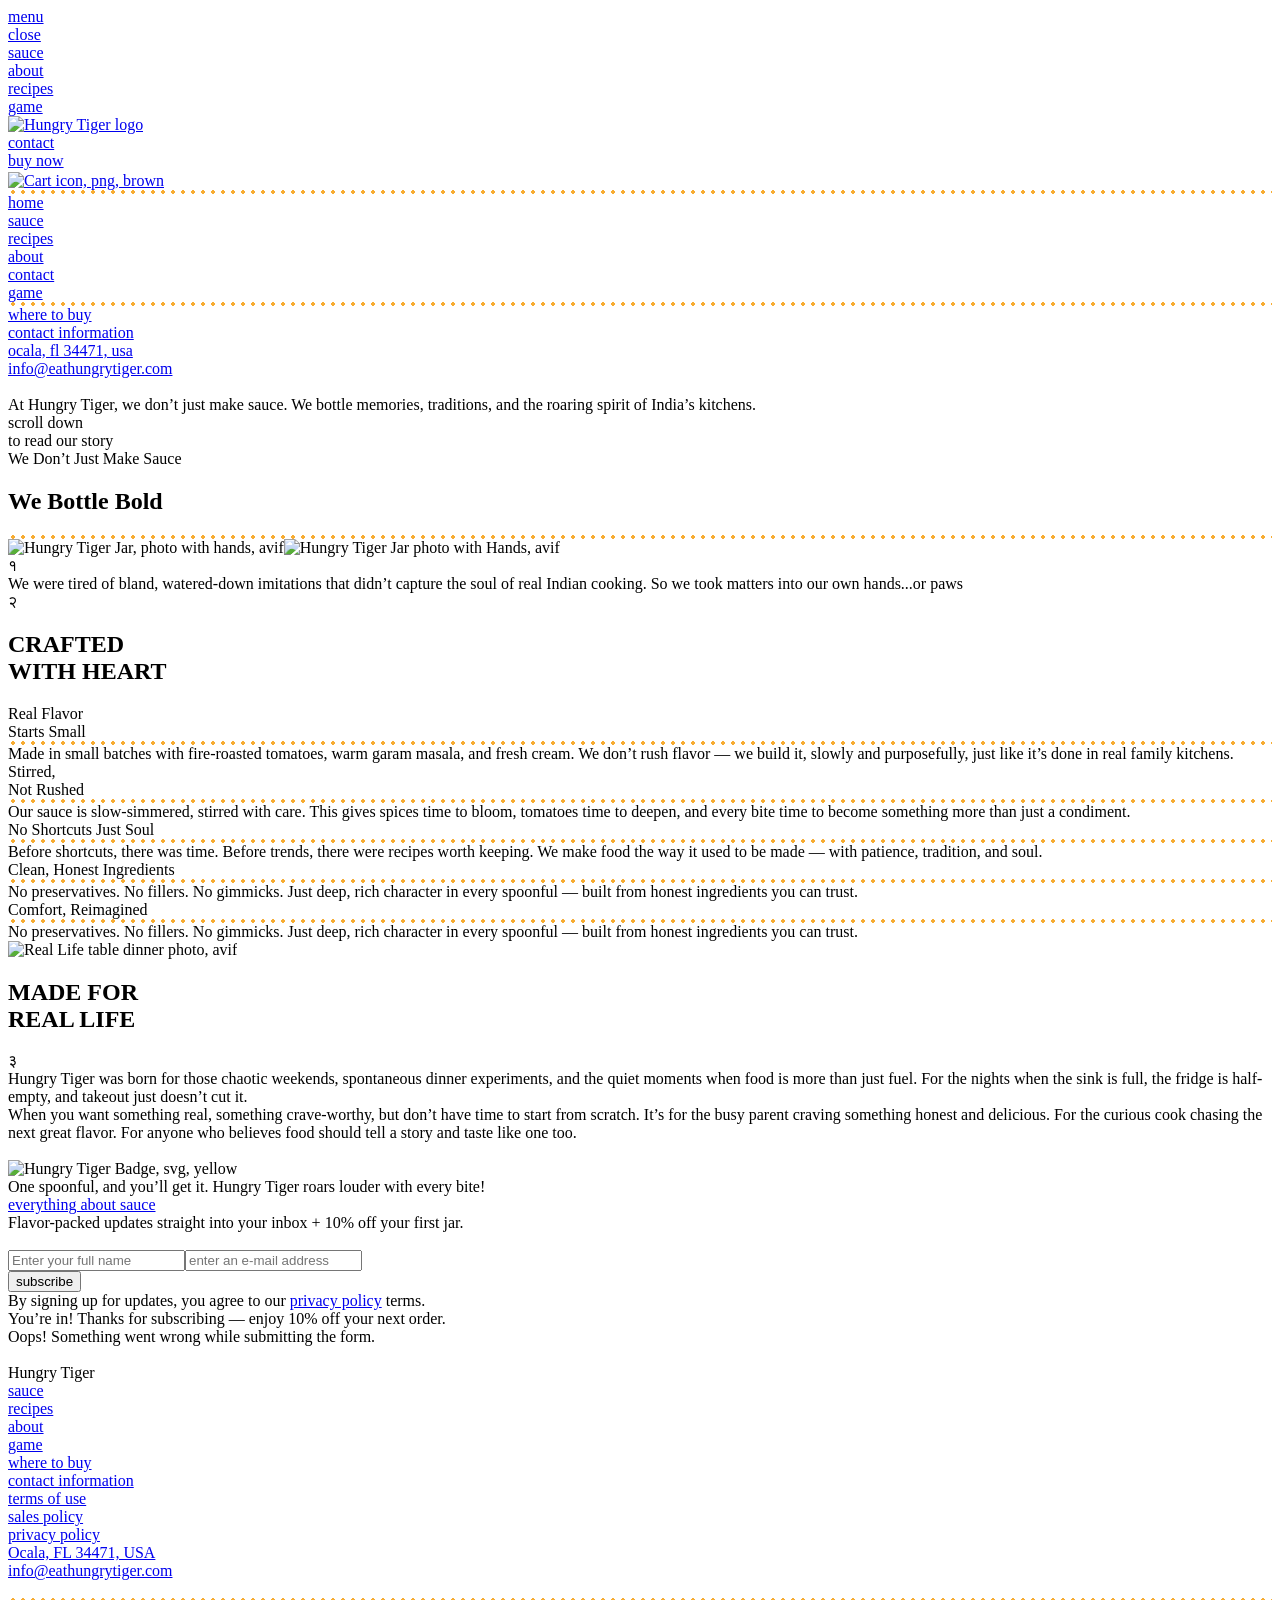
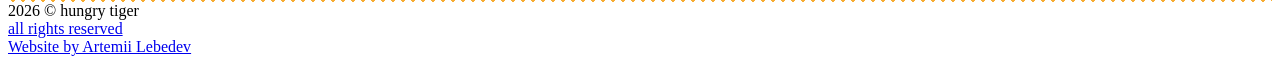
==== about/index.html @ 4d7ed887 "erw" ====
<!DOCTYPE html><!-- This site was created in Webflow. https://webflow.com --><!-- Last Published: Thu Sep 18 2025 19:48:59 GMT+0000 (Coordinated Universal Time) --><html data-wf-domain="www.eathungrytiger.com" data-wf-page="6844e5e348c5f9f0a72977ee" data-wf-site="683fa5578c4365b4bb69fade" lang="en"><head><meta charset="utf-8"/><title>About — Hungry Tiger</title><meta content="We were tired of bland shortcuts. So we made something better. Meet Hungry Tiger, slow-simmered sauces made for the moments that matter." name="description"/><meta content="About — Hungry Tiger" property="og:title"/><meta content="We were tired of bland shortcuts. So we made something better. Meet Hungry Tiger, slow-simmered sauces made for the moments that matter." property="og:description"/><meta content="https://cdn.prod.website-files.com/683fa5578c4365b4bb69fade/684c4d86d3bb597e450854eb_About.avif" property="og:image"/><meta content="About — Hungry Tiger" property="twitter:title"/><meta content="We were tired of bland shortcuts. So we made something better. Meet Hungry Tiger, slow-simmered sauces made for the moments that matter." property="twitter:description"/><meta content="https://cdn.prod.website-files.com/683fa5578c4365b4bb69fade/684c4d86d3bb597e450854eb_About.avif" property="twitter:image"/><meta property="og:type" content="website"/><meta content="summary_large_image" name="twitter:card"/><meta content="width=device-width, initial-scale=1" name="viewport"/><meta content="Webflow" name="generator"/><link href="https://cdn.prod.website-files.com/683fa5578c4365b4bb69fade/css/hungry-tiger.webflow.shared.bb04e25ad.min.css" rel="stylesheet" type="text/css"/><script type="text/javascript">!function(o,c){var n=c.documentElement,t=" w-mod-";n.className+=t+"js",("ontouchstart"in o||o.DocumentTouch&&c instanceof DocumentTouch)&&(n.className+=t+"touch")}(window,document);</script><link href="https://cdn.prod.website-files.com/683fa5578c4365b4bb69fade/6844dae995b11552c1030fca_32x32.png" rel="shortcut icon" type="image/x-icon"/><link href="https://cdn.prod.website-files.com/683fa5578c4365b4bb69fade/6844daebc42ade07a2f92aa7_256x256.png" rel="apple-touch-icon"/><link href="https://eathungrytiger.com/about" rel="canonical"/><style>
::-webkit-scrollbar-button {transition: 0ms !important;width: 0px;height: 0px;}
::-webkit-scrollbar-track {background: transparent;}
::-webkit-scrollbar-thumb {-webkit-border-radius: 0px;border-radius: 0px;background: transparent;opacity:0;}
::-webkit-resizer {width: 0px;height: 0px;}
::-webkit-scrollbar {width: 0px;}
.cont-link .ex-text{pointer-events:none}
  ::selection {
  background: #E0005C;
  color: inherit;
}

.w-checkbox-input.w--redirected-checked {
  background-image: none !important;
  background-color: transparent !important;
}
  
body.mac .txt_header {
  padding-top: 0.25rem;
}

body.windows .txt_header {
  padding-top: 0rem;
}

body.mac .buynow_mobile {
  padding-top: 2px;
}

body.windows .buynow_mobile {
  padding-bottom: 2px;
}

</style>


<!-- Finsweet Attributes -->
<script async type="module"
src="https://cdn.jsdelivr.net/npm/@finsweet/attributes@2/attributes.js"
fs-copyclip
></script><style>
.special_spoon {
pointer-events: none;
}
</style><script src="https://js.stripe.com/v3/" type="text/javascript" data-wf-ecomm-key="pk_live_nyPnaDuxaj8zDxRbuaPHJjip" data-wf-ecomm-acct-id="acct_1RWScUKKBYfwpHY1"></script><script type="text/javascript">window.__WEBFLOW_CURRENCY_SETTINGS = {"currencyCode":"USD","symbol":"$","decimal":".","fractionDigits":2,"group":" ","template":"{{wf {\"path\":\"symbol\",\"type\":\"PlainText\"} }} {{wf {\"path\":\"amount\",\"type\":\"CommercePrice\"} }} {{wf {\"path\":\"currencyCode\",\"type\":\"PlainText\"} }}","hideDecimalForWholeNumbers":false};</script></head><body><header class="header"><div class="wrapper_header"><div class="flexbox_header"><a data-w-id="cc6cf5c9-666d-9251-e96b-415d7995de2c" href="#" class="menu_link w-inline-block"><div class="hamburger_menu"><div class="line first"></div><div class="line second"></div></div><div class="menu_txt open">menu</div><div class="menu_txt close">close</div></a><div class="left_links"><a href="/" class="h-link w-inline-block"><div class="txt_header">sauce</div></a><a href="/about" aria-current="page" class="h-link w-inline-block w--current"><div class="txt_header">about</div></a><a href="/recipes" class="h-link w-inline-block"><div class="txt_header">recipes</div></a><a href="/game" target="_blank" class="h-link w-inline-block"><div class="txt_header">game</div></a></div><div class="logo_ht"><a aria-label="Hungry Tiger Home" href="/" class="logo_hungry_tiger w-inline-block"><img src="https://cdn.prod.website-files.com/683fa5578c4365b4bb69fade/68405da885d3010e03700f40_hungry_tiger_logo.svg" loading="lazy" alt="Hungry Tiger logo" class="image"/></a></div><div id="w-node-cc6cf5c9-666d-9251-e96b-415d7995de41-7995de29" class="right_links"><a href="/contact" class="h-link w-inline-block"><div class="txt_header">contact</div></a><div data-open-product="" data-wf-cart-type="rightDropdown" data-wf-cart-query="query Dynamo3 {
  database {
    id
    commerceOrder {
      comment
      extraItems {
        name
        pluginId
        pluginName
        price {
          decimalValue
          string
          unit
          value
        }
      }
      id
      startedOn
      statusFlags {
        hasDownloads
        hasSubscription
        isFreeOrder
        requiresShipping
      }
      subtotal {
        decimalValue
        string
        unit
        value
      }
      total {
        decimalValue
        string
        unit
        value
      }
      updatedOn
      userItems {
        count
        id
        price {
          value
          unit
          decimalValue
          string
        }
        product {
          id
          cmsLocaleId
          draft
          archived
          f_ec_product_type_2dr10dr: productType {
            id
            name
          }
          f_name_: name
          f_sku_properties_3dr: skuProperties {
            id
            name
            enum {
              id
              name
              slug
            }
          }
        }
        rowTotal {
          decimalValue
          string
          unit
          value
        }
        sku {
          cmsLocaleId
          draft
          archived
          f_main_image_4dr: mainImage {
            url
            file {
              size
              origFileName
              createdOn
              updatedOn
              mimeType
              width
              height
              variants {
                origFileName
                quality
                height
                width
                s3Url
                error
                size
              }
            }
            alt
          }
          f_sku_values_3dr: skuValues {
            property {
              id
            }
            value {
              id
            }
          }
          id
        }
        subscriptionFrequency
        subscriptionInterval
        subscriptionTrial
      }
      userItemsCount
    }
  }
  site {
    commerce {
      id
      businessAddress {
        country
      }
      defaultCountry
      defaultCurrency
      quickCheckoutEnabled
    }
  }
}" data-wf-page-link-href-prefix="" data-wf-cart-duration="400" class="w-commerce-commercecartwrapper cart_box" data-node-type="commerce-cart-wrapper"><a data-product-id="684490e316a4f64c8ee0b974" class="w-commerce-commercecartopenlink cart_button w-inline-block" role="button" aria-haspopup="dialog" aria-label="Open cart" data-node-type="commerce-cart-open-link" href="#"><div class="buynow_mobile w-inline-block">buy now</div><div class="cart_icon"><img src="https://cdn.prod.website-files.com/683fa5578c4365b4bb69fade/6840eee62d0f24a23e3657cc_basket-icon.png" loading="lazy" alt="Cart icon, png, brown" class="image"/></div></a><div style="display:none" class="w-commerce-commercecartcontainerwrapper w-commerce-commercecartcontainerwrapper--cartType-rightDropdown cart_container" data-node-type="commerce-cart-container-wrapper"><div data-node-type="commerce-cart-container" role="dialog" class="w-commerce-commercecartcontainer cart_c"><div class="container_sv"><div class="w-commerce-commercecartheader cart_header"><div class="cart_headline">bag</div><a class="w-commerce-commercecartcloselink close_icon w-inline-block" role="button" aria-label="Close cart" data-node-type="commerce-cart-close-link"><img src="https://cdn.prod.website-files.com/683fa5578c4365b4bb69fade/6844992e2da81548f63a2ff8_cross_icon.png" loading="lazy" alt="Cross icon, png, yellow" class="image cross_icon"/></a></div><div class="w-commerce-commercecartformwrapper cart_content"><form style="display:none" class="w-commerce-commercecartform" data-node-type="commerce-cart-form"><script type="text/x-wf-template" id="wf-template-cc6cf5c9-666d-9251-e96b-415d7995de58">%3Cdiv%20class%3D%22w-commerce-commercecartitem%20cart_item%22%3E%3Cdiv%20class%3D%22image_product%20special_modal%22%3E%3Cimg%20data-wf-bindings%3D%22%255B%257B%2522src%2522%253A%257B%2522type%2522%253A%2522ImageRef%2522%252C%2522filter%2522%253A%257B%2522type%2522%253A%2522identity%2522%252C%2522params%2522%253A%255B%255D%257D%252C%2522dataPath%2522%253A%2522database.commerceOrder.userItems%255B%255D.sku.f_main_image_4dr%2522%257D%257D%255D%22%20src%3D%22%22%20alt%3D%22%22%20class%3D%22w-commerce-commercecartitemimage%20image%20w-dyn-bind-empty%22%2F%3E%3C%2Fdiv%3E%3Cdiv%20class%3D%22w-commerce-commercecartiteminfo%20name_price%22%3E%3Cdiv%20data-wf-bindings%3D%22%255B%257B%2522innerHTML%2522%253A%257B%2522type%2522%253A%2522PlainText%2522%252C%2522filter%2522%253A%257B%2522type%2522%253A%2522identity%2522%252C%2522params%2522%253A%255B%255D%257D%252C%2522dataPath%2522%253A%2522database.commerceOrder.userItems%255B%255D.product.f_name_%2522%257D%257D%255D%22%20class%3D%22w-commerce-commercecartproductname%20product_name%20w-dyn-bind-empty%22%3E%3C%2Fdiv%3E%3Cdiv%20data-wf-bindings%3D%22%255B%257B%2522innerHTML%2522%253A%257B%2522type%2522%253A%2522CommercePrice%2522%252C%2522filter%2522%253A%257B%2522type%2522%253A%2522price%2522%252C%2522params%2522%253A%255B%255D%257D%252C%2522dataPath%2522%253A%2522database.commerceOrder.userItems%255B%255D.price%2522%257D%257D%255D%22%20class%3D%22price_txt%22%3E%24%C2%A00.00%C2%A0USD%3C%2Fdiv%3E%3C%2Fdiv%3E%3Cdiv%20class%3D%22qty_remove%22%3E%3Cinput%20aria-label%3D%22Update%20quantity%22%20data-wf-bindings%3D%22%255B%257B%2522value%2522%253A%257B%2522type%2522%253A%2522Number%2522%252C%2522filter%2522%253A%257B%2522type%2522%253A%2522numberPrecision%2522%252C%2522params%2522%253A%255B%25220%2522%252C%2522numberPrecision%2522%255D%257D%252C%2522dataPath%2522%253A%2522database.commerceOrder.userItems%255B%255D.count%2522%257D%257D%252C%257B%2522data-commerce-sku-id%2522%253A%257B%2522type%2522%253A%2522ItemRef%2522%252C%2522filter%2522%253A%257B%2522type%2522%253A%2522identity%2522%252C%2522params%2522%253A%255B%255D%257D%252C%2522dataPath%2522%253A%2522database.commerceOrder.userItems%255B%255D.sku.id%2522%257D%257D%255D%22%20data-wf-conditions%3D%22%257B%2522condition%2522%253A%257B%2522fields%2522%253A%257B%2522product%253Aec-product-type%2522%253A%257B%2522ne%2522%253A%2522e348fd487d0102946c9179d2a94bb613%2522%252C%2522type%2522%253A%2522Option%2522%257D%257D%257D%252C%2522dataPath%2522%253A%2522database.commerceOrder.userItems%255B%255D%2522%257D%22%20class%3D%22w-commerce-commercecartquantity%20qty%22%20required%3D%22%22%20pattern%3D%22%5E%5B0-9%5D%2B%24%22%20inputMode%3D%22numeric%22%20type%3D%22number%22%20name%3D%22quantity%22%20autoComplete%3D%22off%22%20data-wf-cart-action%3D%22update-item-quantity%22%20data-commerce-sku-id%3D%22%22%20value%3D%221%22%2F%3E%3Ca%20href%3D%22%23%22%20role%3D%22button%22%20data-wf-bindings%3D%22%255B%257B%2522data-commerce-sku-id%2522%253A%257B%2522type%2522%253A%2522ItemRef%2522%252C%2522filter%2522%253A%257B%2522type%2522%253A%2522identity%2522%252C%2522params%2522%253A%255B%255D%257D%252C%2522dataPath%2522%253A%2522database.commerceOrder.userItems%255B%255D.sku.id%2522%257D%257D%255D%22%20class%3D%22remove_item%20w-inline-block%22%20data-wf-cart-action%3D%22remove-item%22%20data-commerce-sku-id%3D%22%22%20aria-label%3D%22Remove%20item%20from%20cart%22%3E%3Cdiv%3ERemove%3C%2Fdiv%3E%3C%2Fa%3E%3C%2Fdiv%3E%3C%2Fdiv%3E</script><div class="w-commerce-commercecartlist cart-list" data-wf-collection="database.commerceOrder.userItems" data-wf-template-id="wf-template-cc6cf5c9-666d-9251-e96b-415d7995de58"><div class="w-commerce-commercecartitem cart_item"><div class="image_product special_modal"><img data-wf-bindings="%5B%7B%22src%22%3A%7B%22type%22%3A%22ImageRef%22%2C%22filter%22%3A%7B%22type%22%3A%22identity%22%2C%22params%22%3A%5B%5D%7D%2C%22dataPath%22%3A%22database.commerceOrder.userItems%5B%5D.sku.f_main_image_4dr%22%7D%7D%5D" src="" alt="" class="w-commerce-commercecartitemimage image w-dyn-bind-empty"/></div><div class="w-commerce-commercecartiteminfo name_price"><div data-wf-bindings="%5B%7B%22innerHTML%22%3A%7B%22type%22%3A%22PlainText%22%2C%22filter%22%3A%7B%22type%22%3A%22identity%22%2C%22params%22%3A%5B%5D%7D%2C%22dataPath%22%3A%22database.commerceOrder.userItems%5B%5D.product.f_name_%22%7D%7D%5D" class="w-commerce-commercecartproductname product_name w-dyn-bind-empty"></div><div data-wf-bindings="%5B%7B%22innerHTML%22%3A%7B%22type%22%3A%22CommercePrice%22%2C%22filter%22%3A%7B%22type%22%3A%22price%22%2C%22params%22%3A%5B%5D%7D%2C%22dataPath%22%3A%22database.commerceOrder.userItems%5B%5D.price%22%7D%7D%5D" class="price_txt">$ 0.00 USD</div></div><div class="qty_remove"><input aria-label="Update quantity" data-wf-bindings="%5B%7B%22value%22%3A%7B%22type%22%3A%22Number%22%2C%22filter%22%3A%7B%22type%22%3A%22numberPrecision%22%2C%22params%22%3A%5B%220%22%2C%22numberPrecision%22%5D%7D%2C%22dataPath%22%3A%22database.commerceOrder.userItems%5B%5D.count%22%7D%7D%2C%7B%22data-commerce-sku-id%22%3A%7B%22type%22%3A%22ItemRef%22%2C%22filter%22%3A%7B%22type%22%3A%22identity%22%2C%22params%22%3A%5B%5D%7D%2C%22dataPath%22%3A%22database.commerceOrder.userItems%5B%5D.sku.id%22%7D%7D%5D" data-wf-conditions="%7B%22condition%22%3A%7B%22fields%22%3A%7B%22product%3Aec-product-type%22%3A%7B%22ne%22%3A%22e348fd487d0102946c9179d2a94bb613%22%2C%22type%22%3A%22Option%22%7D%7D%7D%2C%22dataPath%22%3A%22database.commerceOrder.userItems%5B%5D%22%7D" class="w-commerce-commercecartquantity qty" required="" pattern="^[0-9]+$" inputMode="numeric" type="number" name="quantity" autoComplete="off" data-wf-cart-action="update-item-quantity" data-commerce-sku-id="" value="1"/><a href="#" role="button" data-wf-bindings="%5B%7B%22data-commerce-sku-id%22%3A%7B%22type%22%3A%22ItemRef%22%2C%22filter%22%3A%7B%22type%22%3A%22identity%22%2C%22params%22%3A%5B%5D%7D%2C%22dataPath%22%3A%22database.commerceOrder.userItems%5B%5D.sku.id%22%7D%7D%5D" class="remove_item w-inline-block" data-wf-cart-action="remove-item" data-commerce-sku-id="" aria-label="Remove item from cart"><div>Remove</div></a></div></div></div><div class="w-commerce-commercecartfooter cart-footer"><div class="total_prices"><div aria-atomic="true" aria-live="polite" class="w-commerce-commercecartlineitem total_price"><div class="total_txt">Subtotal</div><div data-wf-bindings="%5B%7B%22innerHTML%22%3A%7B%22type%22%3A%22CommercePrice%22%2C%22filter%22%3A%7B%22type%22%3A%22price%22%2C%22params%22%3A%5B%5D%7D%2C%22dataPath%22%3A%22database.commerceOrder.subtotal%22%7D%7D%5D" class="w-commerce-commercecartordervalue price_txt"></div></div><div aria-atomic="true" aria-live="polite" class="w-commerce-commercecartlineitem total_price"><div class="total_txt">taxes</div><div class="w-commerce-commercecartordervalue price_txt">$0.00 USD</div></div><div aria-atomic="true" aria-live="polite" class="w-commerce-commercecartlineitem total_price"><div class="total_txt">shipping</div><div class="w-commerce-commercecartordervalue price_txt">calculated at checkout</div></div></div><div class="payments_cart"><div data-node-type="commerce-cart-quick-checkout-actions" style="display:none" class="web_payments"><a data-node-type="commerce-cart-apple-pay-button" role="button" aria-label="Apple Pay" aria-haspopup="dialog" style="background-image:-webkit-named-image(apple-pay-logo-white);background-size:100% 50%;background-position:50% 50%;background-repeat:no-repeat" class="w-commerce-commercecartapplepaybutton apple_pay_button" tabindex="0"><div></div></a><a data-node-type="commerce-cart-quick-checkout-button" role="button" tabindex="0" aria-haspopup="dialog" style="display:none" class="w-commerce-commercecartquickcheckoutbutton pay_browser"><svg class="w-commerce-commercequickcheckoutgoogleicon" xmlns="http://www.w3.org/2000/svg" xmlns:xlink="http://www.w3.org/1999/xlink" width="16" height="16" viewBox="0 0 16 16"><defs><polygon id="google-mark-a" points="0 .329 3.494 .329 3.494 7.649 0 7.649"></polygon><polygon id="google-mark-c" points=".894 0 13.169 0 13.169 6.443 .894 6.443"></polygon></defs><g fill="none" fill-rule="evenodd"><path fill="#4285F4" d="M10.5967,12.0469 L10.5967,14.0649 L13.1167,14.0649 C14.6047,12.6759 15.4577,10.6209 15.4577,8.1779 C15.4577,7.6339 15.4137,7.0889 15.3257,6.5559 L7.8887,6.5559 L7.8887,9.6329 L12.1507,9.6329 C11.9767,10.6119 11.4147,11.4899 10.5967,12.0469"></path><path fill="#34A853" d="M7.8887,16 C10.0137,16 11.8107,15.289 13.1147,14.067 C13.1147,14.066 13.1157,14.065 13.1167,14.064 L10.5967,12.047 C10.5877,12.053 10.5807,12.061 10.5727,12.067 C9.8607,12.556 8.9507,12.833 7.8887,12.833 C5.8577,12.833 4.1387,11.457 3.4937,9.605 L0.8747,9.605 L0.8747,11.648 C2.2197,14.319 4.9287,16 7.8887,16"></path><g transform="translate(0 4)"><mask id="google-mark-b" fill="#fff"><use xlink:href="#google-mark-a"></use></mask><path fill="#FBBC04" d="M3.4639,5.5337 C3.1369,4.5477 3.1359,3.4727 3.4609,2.4757 L3.4639,2.4777 C3.4679,2.4657 3.4749,2.4547 3.4789,2.4427 L3.4939,0.3287 L0.8939,0.3287 C0.8799,0.3577 0.8599,0.3827 0.8459,0.4117 C-0.2821,2.6667 -0.2821,5.3337 0.8459,7.5887 L0.8459,7.5997 C0.8549,7.6167 0.8659,7.6317 0.8749,7.6487 L3.4939,5.6057 C3.4849,5.5807 3.4729,5.5587 3.4639,5.5337" mask="url(#google-mark-b)"></path></g><mask id="google-mark-d" fill="#fff"><use xlink:href="#google-mark-c"></use></mask><path fill="#EA4335" d="M0.894,4.3291 L3.478,6.4431 C4.113,4.5611 5.843,3.1671 7.889,3.1671 C9.018,3.1451 10.102,3.5781 10.912,4.3671 L13.169,2.0781 C11.733,0.7231 9.85,-0.0219 7.889,0.0001 C4.941,0.0001 2.245,1.6791 0.894,4.3291" mask="url(#google-mark-d)"></path></g></svg><svg class="w-commerce-commercequickcheckoutmicrosofticon" xmlns="http://www.w3.org/2000/svg" width="16" height="16" viewBox="0 0 16 16"><g fill="none" fill-rule="evenodd"><polygon fill="#F05022" points="7 7 1 7 1 1 7 1"></polygon><polygon fill="#7DB902" points="15 7 9 7 9 1 15 1"></polygon><polygon fill="#00A4EE" points="7 15 1 15 1 9 7 9"></polygon><polygon fill="#FFB700" points="15 15 9 15 9 9 15 9"></polygon></g></svg><div>Pay with browser.</div></a></div><a href="/checkout" value="Continue to Checkout" class="w-commerce-commercecartcheckoutbutton checkout_button" data-loading-text="Hang Tight..." data-publishable-key="pk_live_51RWScUKKBYfwpHY1kry2G9BqgpDUrzPuF77MNxIHQMJA1St1RkWEDibRYXBP2Xj55790FMDMk1Yc4GgqIhJYJfHN00t6y4oi8Z" data-node-type="cart-checkout-button">Continue to Checkout</a></div></div></form><div class="w-commerce-commercecartemptystate empty_cart"><div aria-label="This cart is empty" aria-live="polite">No items found.</div></div><div aria-live="assertive" style="display:none" data-node-type="commerce-cart-error" class="w-commerce-commercecarterrorstate"><div class="w-cart-error-msg" data-w-cart-quantity-error="Product is not available in this quantity." data-w-cart-general-error="Something went wrong when adding this item to the cart." data-w-cart-checkout-error="Checkout is disabled on this site." data-w-cart-cart_order_min-error="The order minimum was not met. Add more items to your cart to continue." data-w-cart-subscription_error-error="Before you purchase, please use your email invite to verify your address so we can send order updates.">Product is not available in this quantity.</div></div></div></div></div></div></div></div></div></div><div class="dotted_line"></div><div class="w-embed"><style>
.dotted_line {
  height: 4px;
  width: 100%;
  background-image: repeating-radial-gradient(
    circle,
    #f7ac32 0,
    #f7ac32 2px,
    transparent 2px,
    transparent 10px
  );
  background-size: 10px 4px;
  background-repeat: repeat-x;
  image-rendering: pixelated;
}
</style></div></header><div class="mobile_menu"><div class="wrapper_menu"><div class="menu_list"><a href="/" class="mobile_link w-inline-block"><div>home</div></a><a href="/" class="mobile_link w-inline-block"><div>sauce</div></a><a href="/recipes" class="mobile_link w-inline-block"><div>recipes</div></a><a href="/about" aria-current="page" class="mobile_link w-inline-block w--current"><div>about</div></a><a href="/contact" class="mobile_link w-inline-block"><div>contact</div></a><a href="/game" target="_blank" class="mobile_link w-inline-block"><div>game</div></a></div><div class="bottom_links"><div class="dotted_line"></div><div class="bottom_links_menu"><a href="#" class="small_menu_link w-inline-block"><div>where to buy</div></a><a href="/contact" class="small_menu_link w-inline-block"><div>contact information</div></a></div><div class="location_email_ig"><div class="email_loc"><a href="#" class="s_small_link w-inline-block"><div>ocala, fl 34471, usa</div></a><a href="#" class="s_small_link w-inline-block"><div>info@eathungrytiger.com</div></a></div><div class="ig_mobile_menu"><a href="https://instagram.com/eathungrytiger" target="_blank" class="instagram_link w-inline-block"><img src="https://cdn.prod.website-files.com/683fa5578c4365b4bb69fade/68435493654829e364699705_instagram_icon.png" loading="lazy" alt=""/></a></div></div></div></div></div><section class="hero_about"><div class="wrapper_hero bottom_side"><div class="bottom_txts"><div id="w-node-_1e2c92c4-7459-050e-6780-0b1acb6f4b36-a72977ee" class="middle_cap"><div class="base_txt">At Hungry Tiger, we don’t just make sauce. We bottle memories, traditions, and the roaring spirit of India’s kitchens.</div></div><div id="w-node-e68f8beb-3039-528b-c58c-4183c387da0a-a72977ee" class="r_scroll"><div class="base_txt">scroll down<br/>to read our story</div></div></div></div><div class="wrapper_hero"><div><div class="middle_al"><div class="caption_hero"><div class="caption_txt">We Don’t Just Make Sauce</div></div><div class="h1_hero"><h1 class="h1 about_hh">We Bottle Bold</h1></div><div class="dotted_line"></div></div></div></div><div class="background_about"><div class="overlay_box"></div><div data-w-id="8994fdd0-125d-1f8a-f982-f64cb73b1277" class="image_about_box"><img src="https://cdn.prod.website-files.com/683fa5578c4365b4bb69fade/684d9d6628430b73ff23eb35_1f13679a7bade8ce5c2b7c0e28a5d7ca_Hero-Hands-Mobile.png" loading="lazy" sizes="(max-width: 786px) 100vw, 786px" srcset="https://cdn.prod.website-files.com/683fa5578c4365b4bb69fade/684d9d6628430b73ff23eb35_1f13679a7bade8ce5c2b7c0e28a5d7ca_Hero-Hands-Mobile-p-500.png 500w, https://cdn.prod.website-files.com/683fa5578c4365b4bb69fade/684d9d6628430b73ff23eb35_1f13679a7bade8ce5c2b7c0e28a5d7ca_Hero-Hands-Mobile.png 786w" alt="Hungry Tiger Jar, photo with hands, avif" class="image mobile"/><img src="https://cdn.prod.website-files.com/683fa5578c4365b4bb69fade/684cc8ac3ce49c6c62afb8dc_8fd42e60ab81ce17af3c33cbe36b5d82_Hero-Hands-min.png" loading="lazy" sizes="(max-width: 3840px) 100vw, 3840px" srcset="https://cdn.prod.website-files.com/683fa5578c4365b4bb69fade/684cc8ac3ce49c6c62afb8dc_8fd42e60ab81ce17af3c33cbe36b5d82_Hero-Hands-min-p-500.png 500w, https://cdn.prod.website-files.com/683fa5578c4365b4bb69fade/684cc8ac3ce49c6c62afb8dc_8fd42e60ab81ce17af3c33cbe36b5d82_Hero-Hands-min-p-800.png 800w, https://cdn.prod.website-files.com/683fa5578c4365b4bb69fade/684cc8ac3ce49c6c62afb8dc_8fd42e60ab81ce17af3c33cbe36b5d82_Hero-Hands-min-p-1080.png 1080w, https://cdn.prod.website-files.com/683fa5578c4365b4bb69fade/684cc8ac3ce49c6c62afb8dc_8fd42e60ab81ce17af3c33cbe36b5d82_Hero-Hands-min-p-1600.png 1600w, https://cdn.prod.website-files.com/683fa5578c4365b4bb69fade/684cc8ac3ce49c6c62afb8dc_8fd42e60ab81ce17af3c33cbe36b5d82_Hero-Hands-min-p-2000.png 2000w, https://cdn.prod.website-files.com/683fa5578c4365b4bb69fade/684cc8ac3ce49c6c62afb8dc_8fd42e60ab81ce17af3c33cbe36b5d82_Hero-Hands-min-p-2600.png 2600w, https://cdn.prod.website-files.com/683fa5578c4365b4bb69fade/684cc8ac3ce49c6c62afb8dc_8fd42e60ab81ce17af3c33cbe36b5d82_Hero-Hands-min-p-3200.png 3200w, https://cdn.prod.website-files.com/683fa5578c4365b4bb69fade/684cc8ac3ce49c6c62afb8dc_8fd42e60ab81ce17af3c33cbe36b5d82_Hero-Hands-min.png 3840w" alt="Hungry Tiger Jar photo with Hands, avif" class="image desktop"/></div></div><div class="background_about bg_colors"><div class="grain_texture about_z"></div><div class="texture_background about_z"></div><div class="background_hero about_z"></div></div></section><section class="p-1"><div class="wrapper_base"><div><div class="circle_chapter"><div class="number_chapter">१</div></div><div class="box_md"><div text-split="" scrub-each-word="" class="m_txt">We were tired of bland, watered-down imitations that didn’t capture the soul of real Indian cooking. So we took matters into our own hands...or paws</div></div></div></div></section><section class="scroll_part"><div class="sticky_heading"><div class="wrapper_base scroll"><div class="chapter_middle"><div class="circle_chapter"><div class="number_chapter">२</div></div></div><div class="middle_box"><h1 text-split="" scrub-each-word="" class="h2 middle_align spec_about">CRAFTED<br/>WITH HEART</h1></div></div></div><div class="scroll_cards"><div data-w-id="85e89e46-f5ca-741c-7a49-f8a927b42956" class="card_box _1_"><div class="card_wrapper"><div class="heading_card_box"><div class="card_heading">Real Flavor<br/>Starts Small</div></div><div class="dotted_line"></div><div class="card_paragraph_box"><div class="txt_base">Made in small batches with fire-roasted tomatoes, warm garam masala, and fresh cream. We don’t rush flavor — we build it, slowly and purposefully, just like it’s done in real family kitchens.</div></div></div><div class="grain_cards"></div></div><div data-w-id="98598242-b0a4-c579-d00a-f9fdaac17256" class="card_box _2_c"><div class="card_wrapper"><div class="heading_card_box"><div class="card_heading">Stirred, <br/>Not Rushed</div></div><div class="dotted_line"></div><div class="card_paragraph_box"><div class="txt_base">Our sauce is slow-simmered, stirred with care. This gives spices time to bloom, tomatoes time to deepen, and every bite time to become something more than just a condiment.</div></div></div><div class="grain_cards"></div></div><div data-w-id="71ef07e0-788b-4621-cd0a-8c8977311f7a" class="card_box _3_c"><div class="card_wrapper"><div class="heading_card_box"><div class="card_heading">No Shortcuts Just Soul</div></div><div class="dotted_line"></div><div class="card_paragraph_box"><div class="txt_base">Before shortcuts, there was time. Before trends, there were recipes worth keeping. We make food the way it used to be made — with patience, tradition, and soul.</div></div></div><div class="grain_cards"></div></div><div data-w-id="52e1dddf-0a3d-3a59-e347-05ebdc8f6091" class="card_box _4_c"><div class="card_wrapper"><div class="heading_card_box"><div class="card_heading">Clean, Honest Ingredients</div></div><div class="dotted_line"></div><div class="card_paragraph_box"><div class="txt_base">No preservatives. No fillers. No gimmicks. Just deep, rich character in every spoonful — built from honest ingredients you can trust.</div></div></div><div class="grain_cards"></div></div><div data-w-id="d8a34208-b734-be81-c246-f988ae7ca6f6" class="card_box _5_c"><div class="card_wrapper"><div class="heading_card_box"><div class="card_heading">Comfort, Reimagined</div></div><div class="dotted_line"></div><div class="card_paragraph_box"><div class="txt_base">No preservatives. No fillers. No gimmicks. Just deep, rich character in every spoonful — built from honest ingredients you can trust.</div></div></div><div class="grain_cards"></div></div></div></section><section class="sides_about"><div class="flex_sides"><div data-w-id="8f3b68c7-7c09-6940-c1a0-26299c7e1ddd" class="left_image"><div class="image_box_about"><img src="https://cdn.prod.website-files.com/683fa5578c4365b4bb69fade/684cced47652007f82b7ee10_mounish-raja-PyL-lApI1F8-unsplash.avif" loading="lazy" sizes="(max-width: 2700px) 100vw, 2700px" srcset="https://cdn.prod.website-files.com/683fa5578c4365b4bb69fade/684cced47652007f82b7ee10_mounish-raja-PyL-lApI1F8-unsplash-p-500.avif 500w, https://cdn.prod.website-files.com/683fa5578c4365b4bb69fade/684cced47652007f82b7ee10_mounish-raja-PyL-lApI1F8-unsplash-p-800.avif 800w, https://cdn.prod.website-files.com/683fa5578c4365b4bb69fade/684cced47652007f82b7ee10_mounish-raja-PyL-lApI1F8-unsplash-p-1080.avif 1080w, https://cdn.prod.website-files.com/683fa5578c4365b4bb69fade/684cced47652007f82b7ee10_mounish-raja-PyL-lApI1F8-unsplash-p-1600.avif 1600w, https://cdn.prod.website-files.com/683fa5578c4365b4bb69fade/684cced47652007f82b7ee10_mounish-raja-PyL-lApI1F8-unsplash-p-2000.avif 2000w, https://cdn.prod.website-files.com/683fa5578c4365b4bb69fade/684cced47652007f82b7ee10_mounish-raja-PyL-lApI1F8-unsplash.avif 2700w" alt="Real Life table dinner photo, avif" class="image"/></div></div><div class="right_part"><div class="wrapper_right_about"><div class="flexbox_part"><div class="h3_box"><h2 scrub-each-word="" text-split="" class="h3">MADE FOR<br/>REAL LIFE</h2></div><div class="circle_chapter"><div class="number_chapter">३</div></div></div><div class="paragraphs_chapter"><div class="txt_base">Hungry Tiger was born for those chaotic weekends, spontaneous dinner experiments, and the quiet moments when food is more than just fuel. For the nights when the sink is full, the fridge is half-empty, and takeout just doesn’t cut it.</div><div class="txt_base">When you want something real, something crave-worthy, but don’t have time to start from scratch. It’s for the busy parent craving something honest and delicious. For the curious cook chasing the next great flavor. For anyone who believes food should tell a story and taste like one too.</div></div></div></div></div></section><section data-w-id="565e3af9-861b-ca59-8722-95cb6c3de555" class="fullsize dark_brown"><div class="special_spoon"><div class="spoon_above"><img src="https://cdn.prod.website-files.com/683fa5578c4365b4bb69fade/684ccfcbc736199ab6103b40_6eb8a693bfa84de4d29fbb4b1a99fc21_spoon.png" loading="lazy" sizes="(max-width: 1902px) 100vw, 1902px" srcset="https://cdn.prod.website-files.com/683fa5578c4365b4bb69fade/684ccfcbc736199ab6103b40_6eb8a693bfa84de4d29fbb4b1a99fc21_spoon-p-500.png 500w, https://cdn.prod.website-files.com/683fa5578c4365b4bb69fade/684ccfcbc736199ab6103b40_6eb8a693bfa84de4d29fbb4b1a99fc21_spoon-p-800.png 800w, https://cdn.prod.website-files.com/683fa5578c4365b4bb69fade/684ccfcbc736199ab6103b40_6eb8a693bfa84de4d29fbb4b1a99fc21_spoon-p-1080.png 1080w, https://cdn.prod.website-files.com/683fa5578c4365b4bb69fade/684ccfcbc736199ab6103b40_6eb8a693bfa84de4d29fbb4b1a99fc21_spoon-p-1600.png 1600w, https://cdn.prod.website-files.com/683fa5578c4365b4bb69fade/684ccfcbc736199ab6103b40_6eb8a693bfa84de4d29fbb4b1a99fc21_spoon.png 1902w" alt="" class="image"/></div></div><div class="wrapper_fullsize"><div class="special_logo"><img src="https://cdn.prod.website-files.com/683fa5578c4365b4bb69fade/684ccf3d22da76851938955c_badge%20logo-light.svg" loading="lazy" alt="Hungry Tiger Badge, svg, yellow" class="image"/></div><div class="box_bottom"><div class="cta_box_txt"><div text-split="" scrub-each-word="" class="cta_txt">One spoonful, and you’ll get it. Hungry Tiger roars louder with every bite!</div></div><a href="/" class="button recipes_spec w-inline-block"><div class="button_txt">everything about sauce</div><div class="back_color_button"></div></a></div></div></section><section id="newsletter" class="discount_newsletter"><div class="flexbox_newsletter"><div class="left_discount"><div class="wrapper_discount"><div class="discount_box"><div class="discount_txt">Flavor-packed updates straight into your inbox + 10% off your first jar.</div></div><div class="discount_icon_r"><img src="https://cdn.prod.website-files.com/683fa5578c4365b4bb69fade/684351a88ec62324d225291a_discount_icon.png" loading="lazy" alt="" class="image spin"/></div><div class="form_subscribe"><div class="form_subscription w-form"><form id="wf-form-Subscription-Form" name="wf-form-Subscription-Form" data-name="Subscription Form" method="post" data-wf-page-id="6844e5e348c5f9f0a72977ee" data-wf-element-id="3663edf5-75b3-a610-5de9-ee4580a4a8a8"><div class="fields_grid"><div class="hidden_fields w-embed"><!-- Honeypot -->
  <input type="hidden" name="b_1c232bb2f47b0d04a9cf68319_4e68029496" value=""></div><input class="field_input w-node-_3663edf5-75b3-a610-5de9-ee4580a4a8aa-80a4a89d w-input" maxlength="256" name="FULLNAME" data-name="FULLNAME" placeholder="Enter your full name" type="text" id="FULLNAME" required=""/><input class="field_input w-node-_3663edf5-75b3-a610-5de9-ee4580a4a8ab-80a4a89d w-input" maxlength="256" name="EMAIL" data-name="EMAIL" placeholder="enter an e-mail address" type="email" id="EMAIL" required=""/></div><input type="submit" data-wait="Please wait..." id="submit-subscribe" class="subscribe_button w-button" value="subscribe"/><div class="caption_form">By signing up for updates, you agree to our <a href="/privacy-policy" target="_blank" class="pp_discount_link">privacy policy</a> terms.</div></form><div class="thanks_message discount_message w-form-done"><div>You’re in! Thanks for subscribing — enjoy 10% off your next order.</div></div><div class="w-form-fail"><div>Oops! Something went wrong while submitting the form.</div></div></div></div></div></div><div class="right_discount_img"><div class="image_discount"><img src="https://cdn.prod.website-files.com/683fa5578c4365b4bb69fade/68435331fce807184ba98d75_discount_right-min.avif" loading="lazy" sizes="100vw" srcset="https://cdn.prod.website-files.com/683fa5578c4365b4bb69fade/68435331fce807184ba98d75_discount_right-min-p-500.avif 500w, https://cdn.prod.website-files.com/683fa5578c4365b4bb69fade/68435331fce807184ba98d75_discount_right-min-p-800.avif 800w, https://cdn.prod.website-files.com/683fa5578c4365b4bb69fade/68435331fce807184ba98d75_discount_right-min.avif 1600w" alt="" class="image"/></div></div></div><div class="embed_css w-embed"><style>
.spin {
  animation: spin 15s linear infinite;
}

@keyframes spin {
  from { transform: rotate(0deg); }
  to   { transform: rotate(360deg); }
}
</style></div></section><section data-w-id="34d702f3-502d-3862-1651-a0ffcd46a00f" class="footer"><div class="wrapper_footer"><div class="ht_txt_footer"><div class="footer_txt">Hungry Tiger</div></div><div class="footer_menu"><div class="left_menus"><div class="m_footer"><a href="/" class="f-link w-inline-block"><div>sauce</div></a><a href="/recipes" class="f-link w-inline-block"><div>recipes</div></a><a href="/about" aria-current="page" class="f-link w-inline-block w--current"><div>about</div></a><a href="/game" target="_blank" class="f-link w-inline-block"><div>game</div></a></div><div class="m_footer"><a href="#" class="f-link w-inline-block"><div>where to buy</div></a><a href="/contact" class="f-link w-inline-block"><div>contact information</div></a></div><div class="m_footer"><a href="/terms-of-use" target="_blank" class="f-link w-inline-block"><div>terms of use</div></a><a href="/sales-policy" target="_blank" class="f-link w-inline-block"><div>sales policy</div></a><a href="/privacy-policy" target="_blank" class="f-link w-inline-block"><div>privacy policy</div></a></div></div><div class="right_menus links_ig"><div class="m_footer special_footer"><a href="#" class="f-link w-inline-block"><div>Ocala, FL 34471, USA</div></a><a fs-copyclip-message="Email Copied!" fs-copyclip-element="click" href="#" class="f-link w-inline-block"><div>info@eathungrytiger.com</div></a></div><div class="m_footer"><a aria-label="Hungry Tiger Instagram" href="https://instagram.com/eathungrytiger" target="_blank" class="instagram_link w-inline-block"><img src="https://cdn.prod.website-files.com/683fa5578c4365b4bb69fade/68435493654829e364699705_instagram_icon.png" loading="lazy" alt=""/></a></div></div></div></div><div class="dot_line_footer"><div class="dotted_line"></div></div><div class="last_links"><div><div class="f-link"><span class="span_year">2025</span> © hungry tiger</div></div><div class="right_menus"><div class="m_footer special_footer"><a href="#" class="f-link w-inline-block"><div>all rights reserved</div></a></div><div class="m_footer"><a href="https://artemiilebedev.com" target="_blank" class="f-link w-inline-block"><div>Website by Artemii Lebedev</div></a></div></div></div></section><script src="https://d3e54v103j8qbb.cloudfront.net/js/jquery-3.5.1.min.dc5e7f18c8.js?site=683fa5578c4365b4bb69fade" type="text/javascript" integrity="sha256-9/aliU8dGd2tb6OSsuzixeV4y/faTqgFtohetphbbj0=" crossorigin="anonymous"></script><script src="https://cdn.prod.website-files.com/683fa5578c4365b4bb69fade/js/webflow.c7fa5073.d77426efbb9c4d7b.js" type="text/javascript"></script><script src="https://cdn.jsdelivr.net/gh/studio-freight/lenis@0.2.28/bundled/lenis.js"></script>

<script>
const lenis = new Lenis({
  duration: 1.2,
  easing: (t) => Math.min(1, 1.001 - Math.pow(2, -10 * t)), // https://www.desmos.com/calculator/brs54l4xou
  direction: 'vertical', // vertical, horizontal
  gestureDirection: 'vertical', // vertical, horizontal, both
  smooth: true,
  mouseMultiplier: 1,
  smoothTouch: false,
  touchMultiplier: 2,
  infinite: false,
})

//get scroll value
lenis.on('scroll', ({ scroll, limit, velocity, direction, progress }) => {
})

function raf(time) {
  lenis.raf(time)
  requestAnimationFrame(raf)
}

requestAnimationFrame(raf)
</script>

<script>
  document.addEventListener("DOMContentLoaded", function () {
    const isMac = navigator.platform.toUpperCase().indexOf('MAC') >= 0;
    document.body.classList.add(isMac ? 'mac' : 'windows');
  });
</script>

<script>
  document.addEventListener("DOMContentLoaded", function () {
    const customButtons = document.querySelectorAll('[data-product-id]');

    customButtons.forEach(button => {
      button.addEventListener('click', function () {
        const productId = button.getAttribute('data-product-id');

        if (!productId) return;

        const form = document.querySelector(`form[data-commerce-product-id="${productId}"]`);

        if (!form) {
          console.error("No matching form found for product ID:", productId);
          return;
        }

        const submitBtn = form.querySelector('input[type="submit"]');
        if (submitBtn) {
          submitBtn.click();
        }
      });
    });
  });
</script>

<script>
  document.addEventListener("DOMContentLoaded", function () {
    const yearElements = document.querySelectorAll('.span_year');
    const currentYear = new Date().getFullYear();

    yearElements.forEach(el => {
      el.textContent = currentYear;
    });
  });
</script><script src="https://unpkg.com/split-type"></script>
<script src="https://cdnjs.cloudflare.com/ajax/libs/gsap/3.11.3/gsap.min.js"></script>
<script src="https://cdnjs.cloudflare.com/ajax/libs/gsap/3.11.3/ScrollTrigger.min.js"></script>
<script>
window.addEventListener("DOMContentLoaded", (event) => {
  // Split text into spans
  let typeSplit = new SplitType("[text-split]", {
    types: "words, chars",
    tagName: "span"
  });

  // Link timelines to scroll position
  function createScrollTrigger(triggerElement, timeline) {
    // Reset tl when scroll out of view past bottom of screen
    ScrollTrigger.create({
      trigger: triggerElement,
      start: "top bottom",
      onLeaveBack: () => {
        timeline.progress(0);
        timeline.pause();
      }
    });
    // Play tl when scrolled into view (60% from top of screen)
    ScrollTrigger.create({
      trigger: triggerElement,
      start: "top 110%",
      onEnter: () => timeline.play()
    });
  }

  $("[scrub-each-word]").each(function (index) {
    let tl = gsap.timeline({
      scrollTrigger: {
        trigger: $(this),
        start: "top 90%",
        end: "top center",
        scrub: true
      }
    });
    tl.from($(this).find(".word"), { opacity: 0.2, duration: 0.2, ease: "power1.out", stagger: { each: 0.4 } });
  });

  // Avoid flash of unstyled content
  gsap.set("[text-split]", { opacity: 1 });
});
</script></body></html>
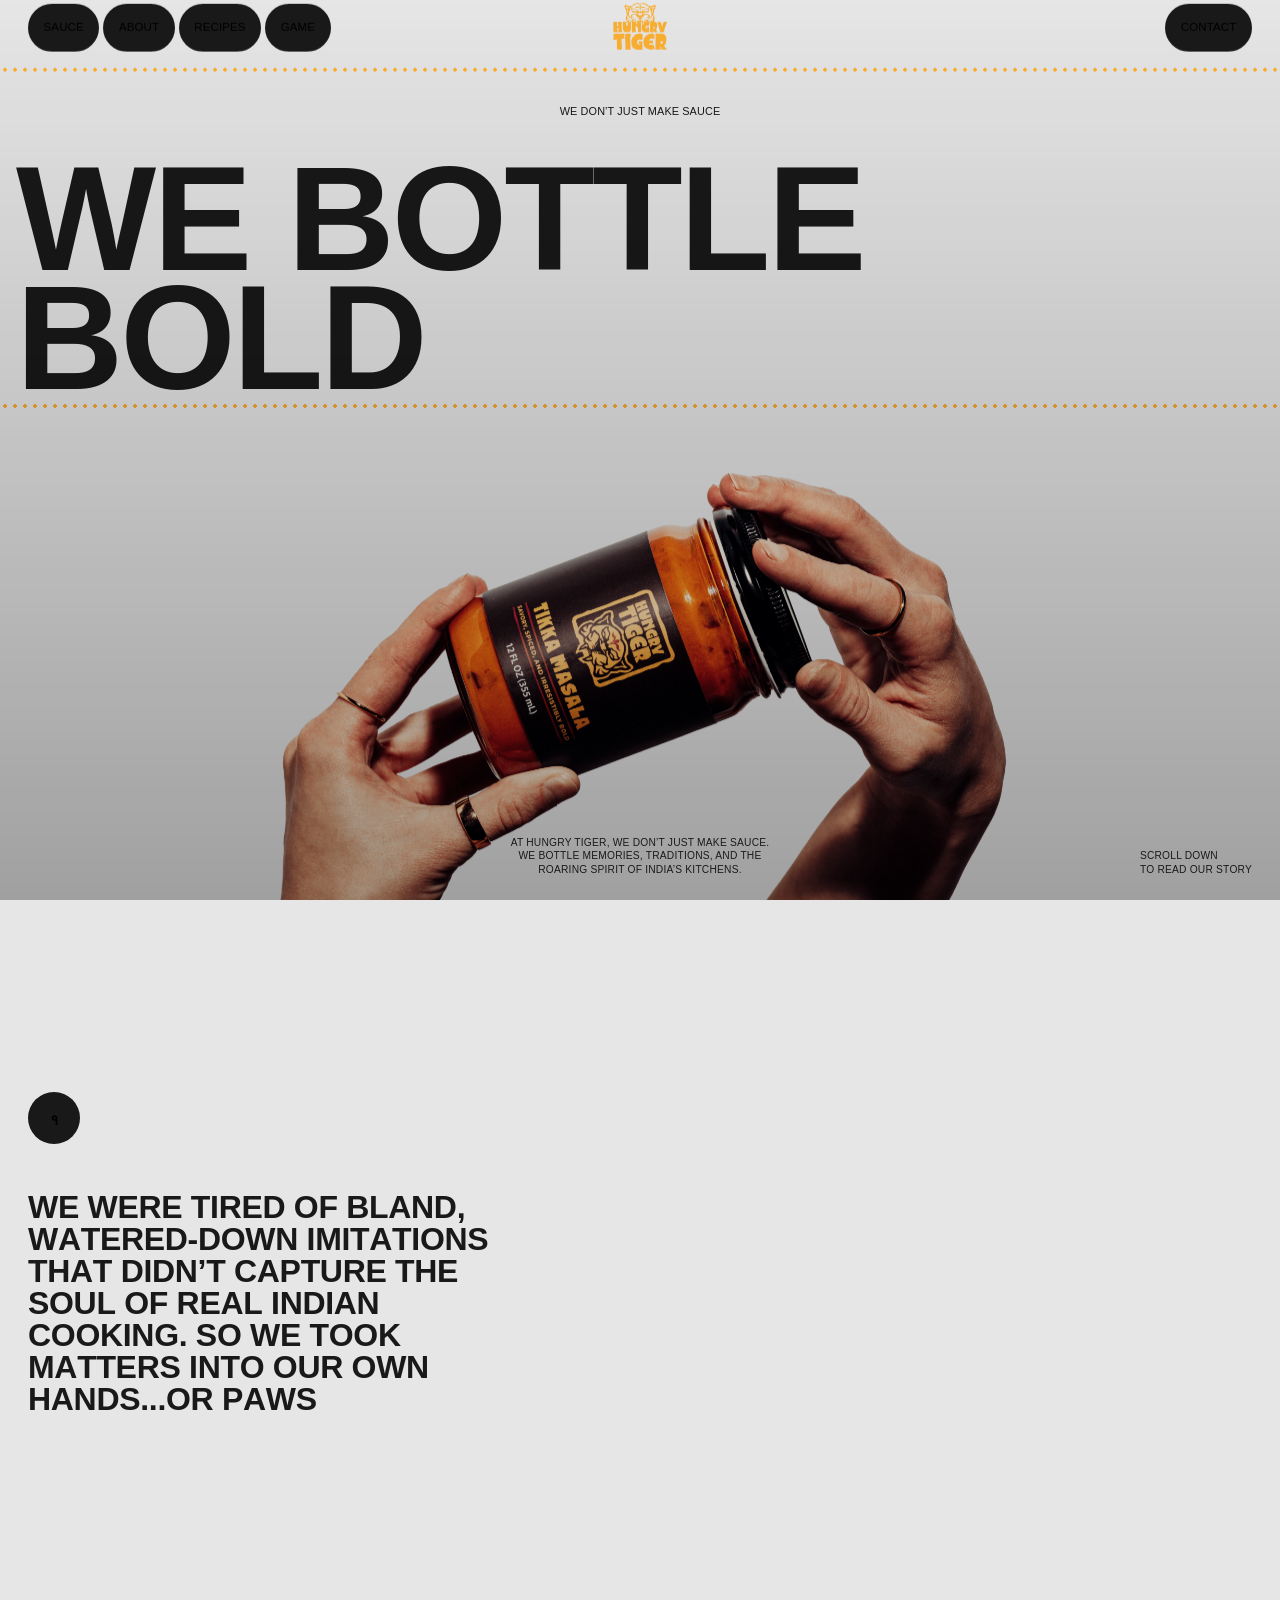
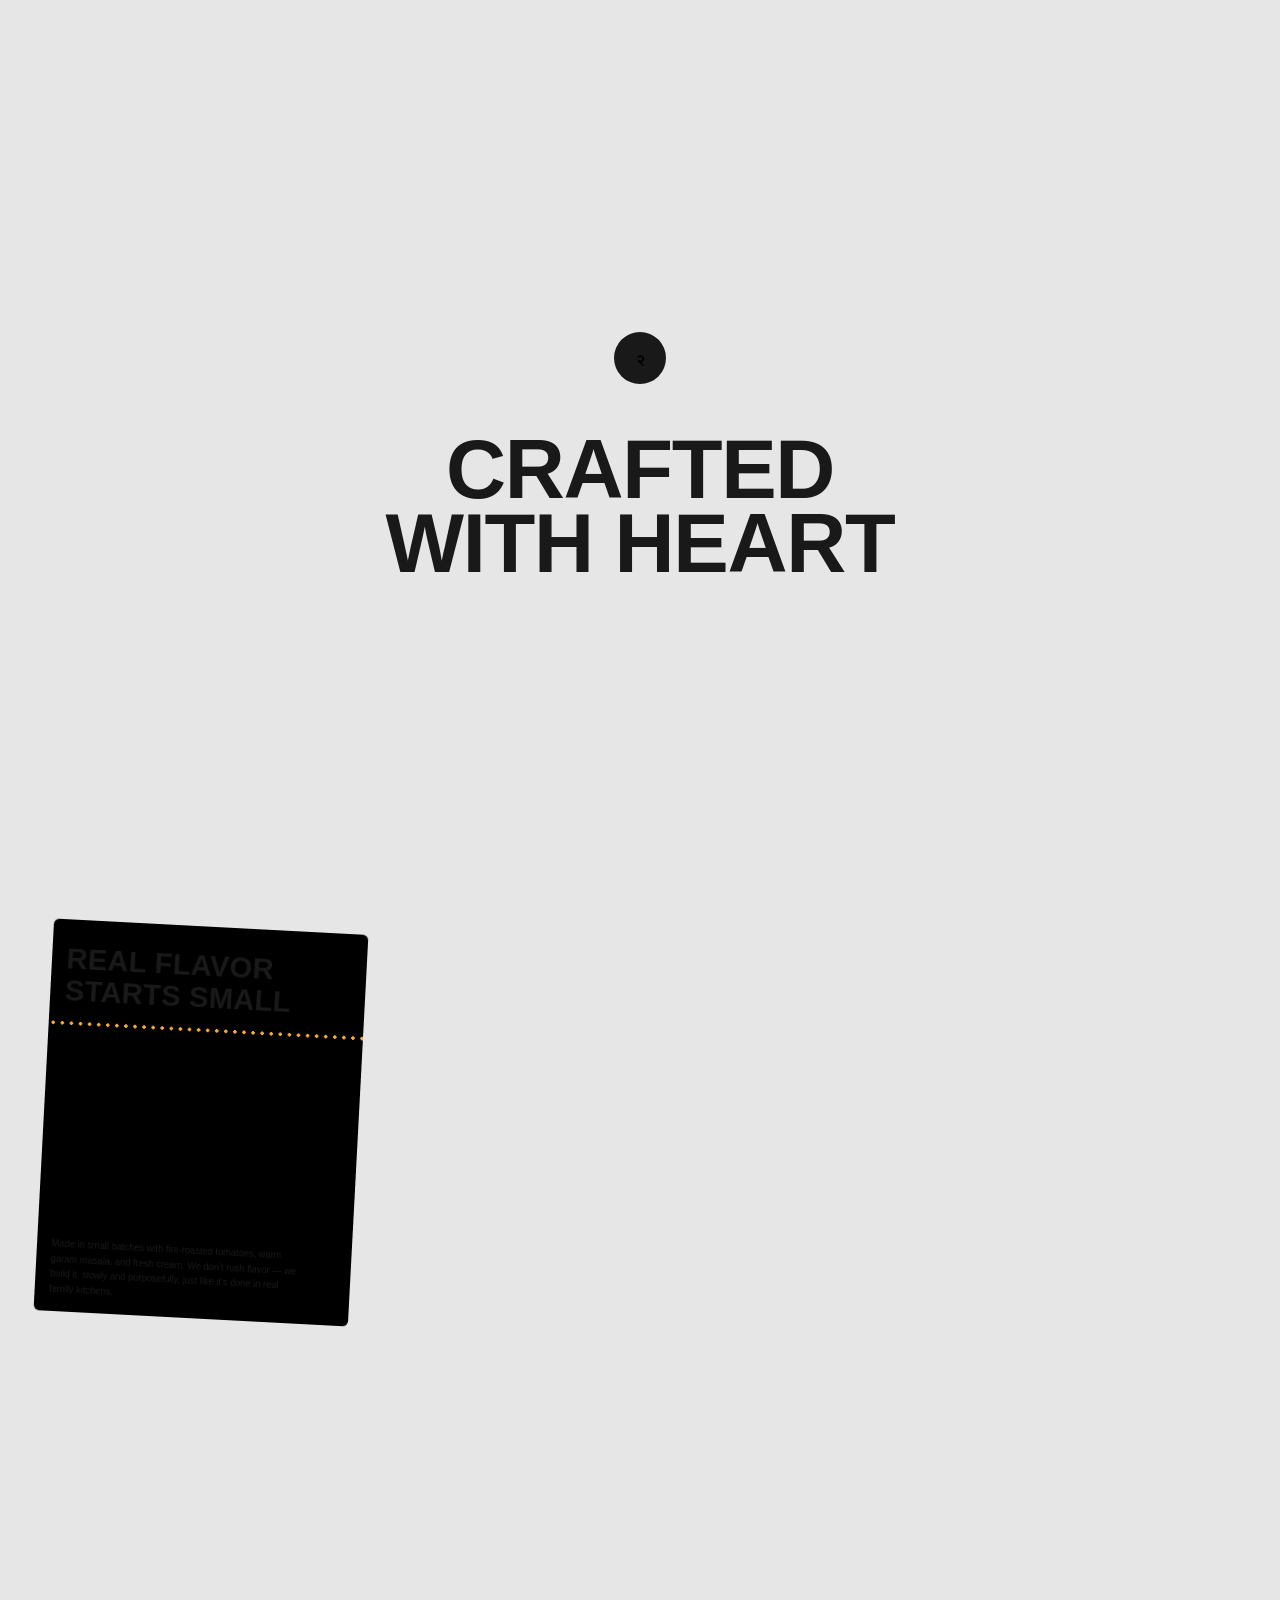
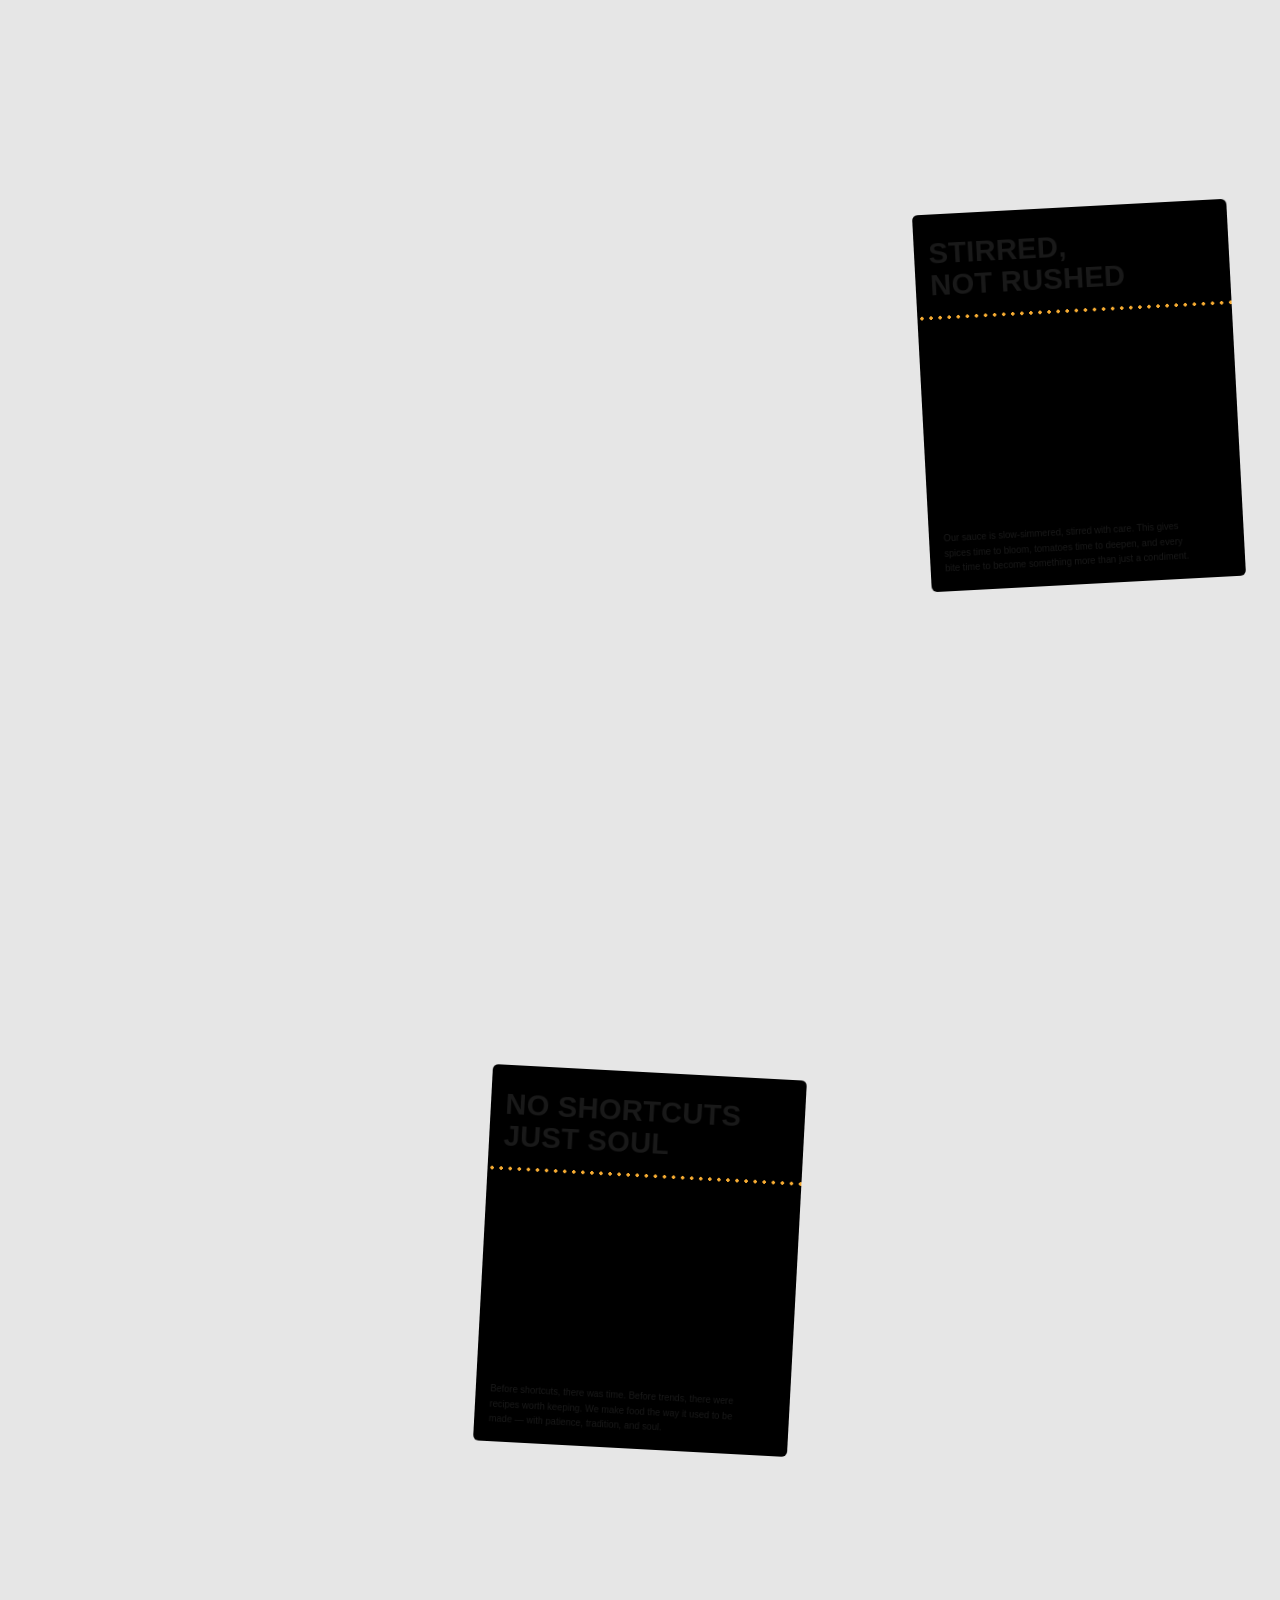
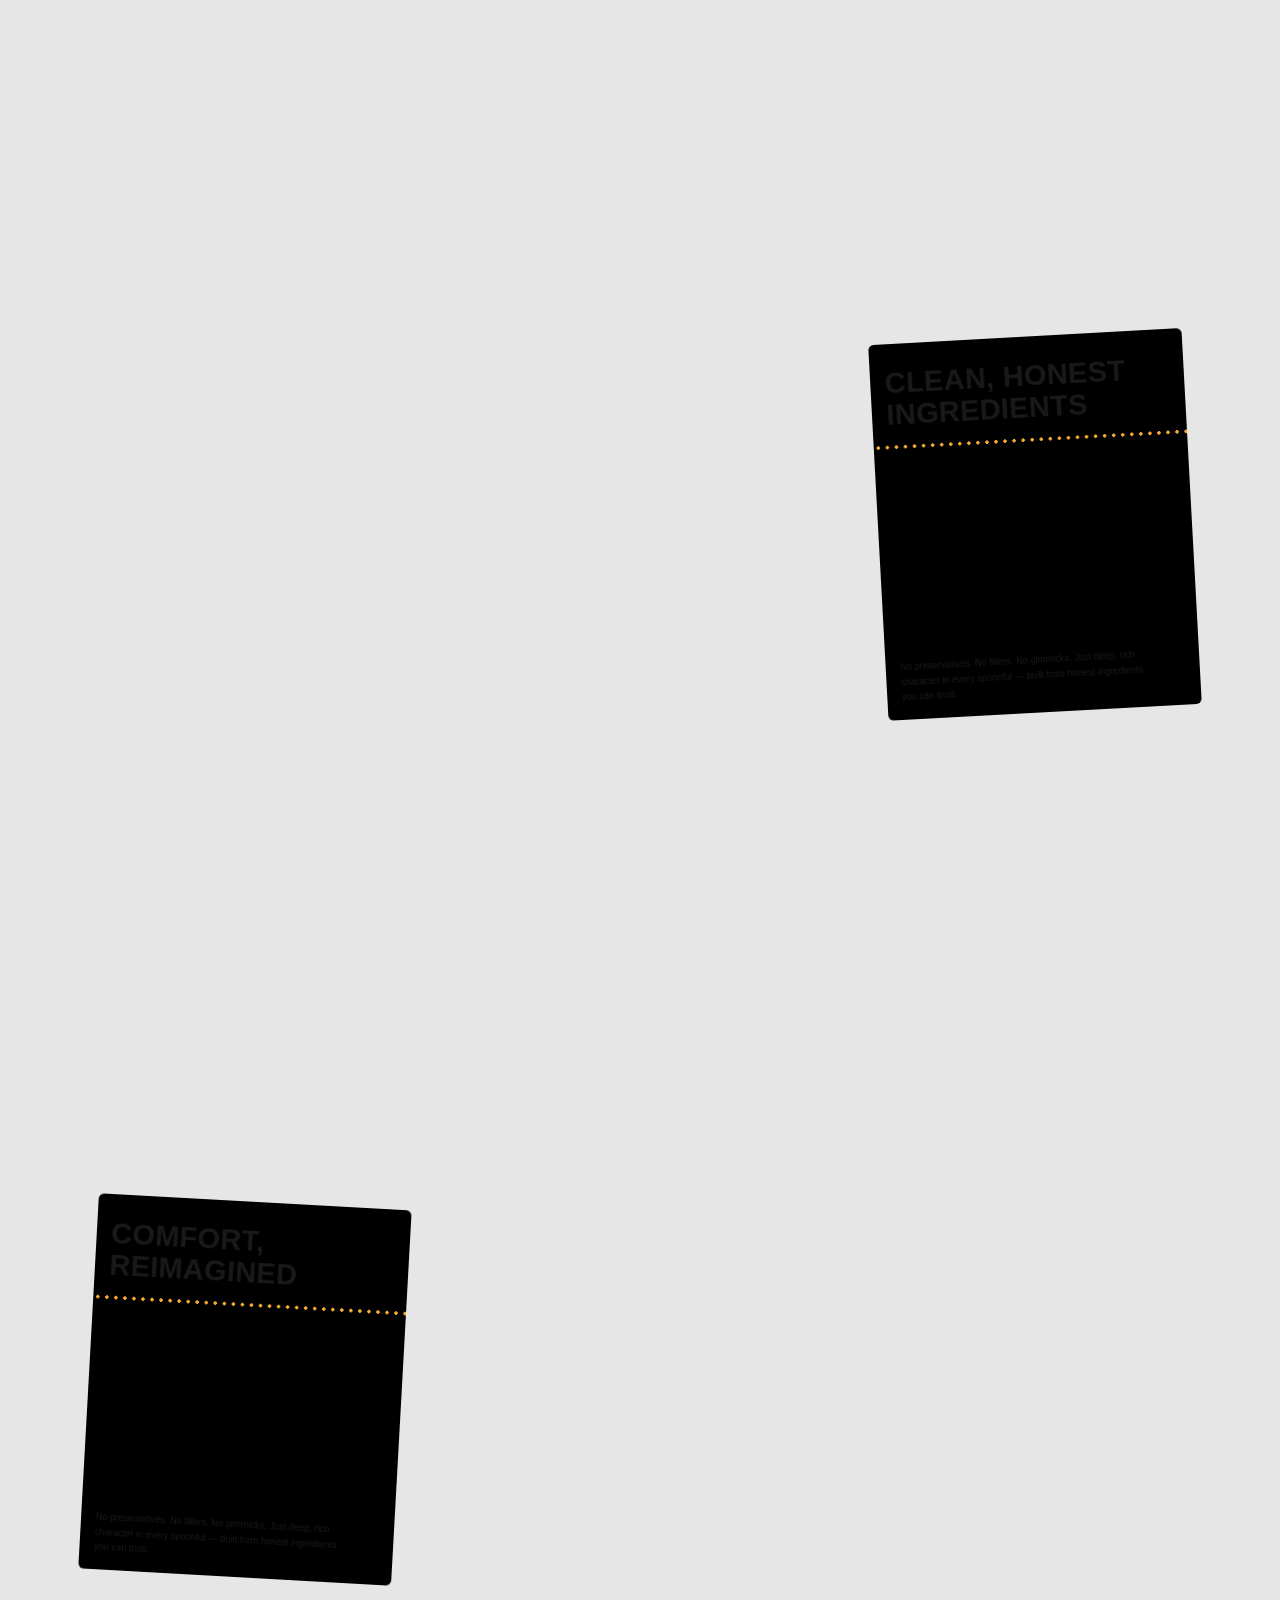
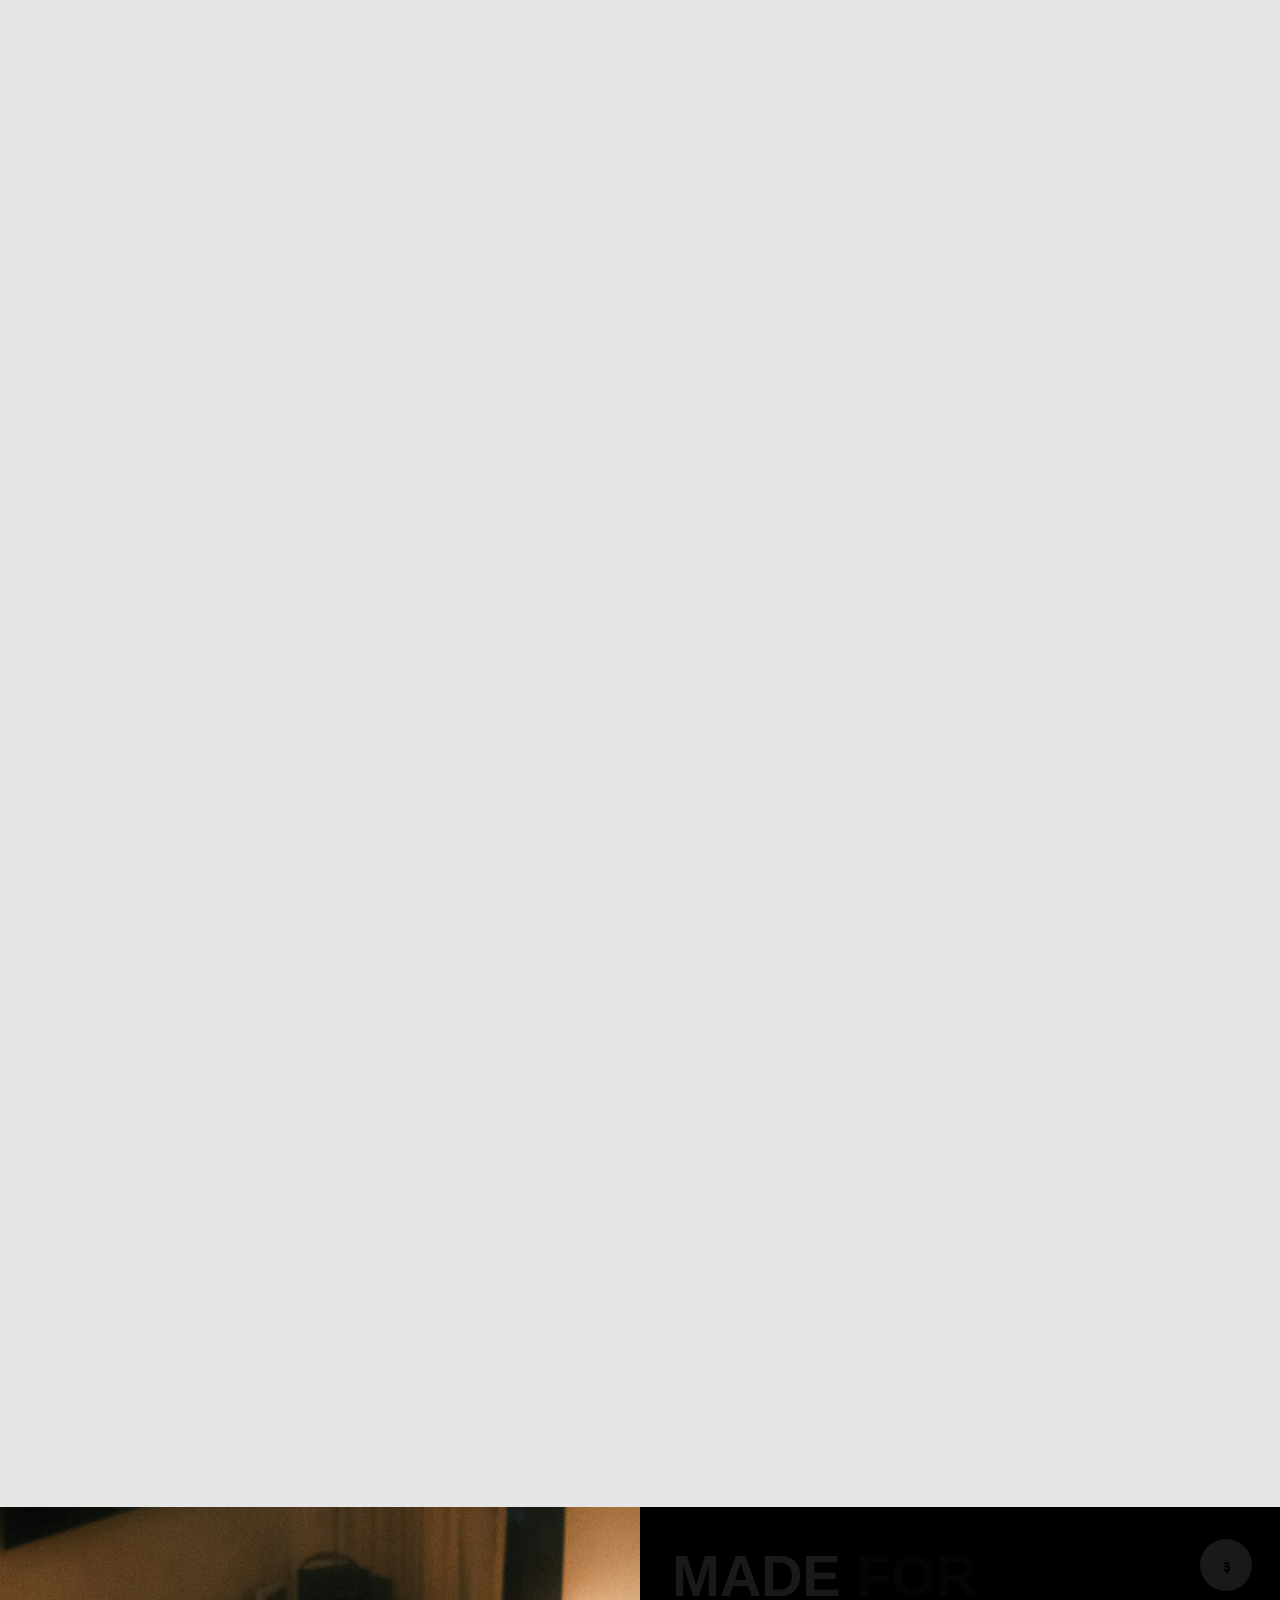
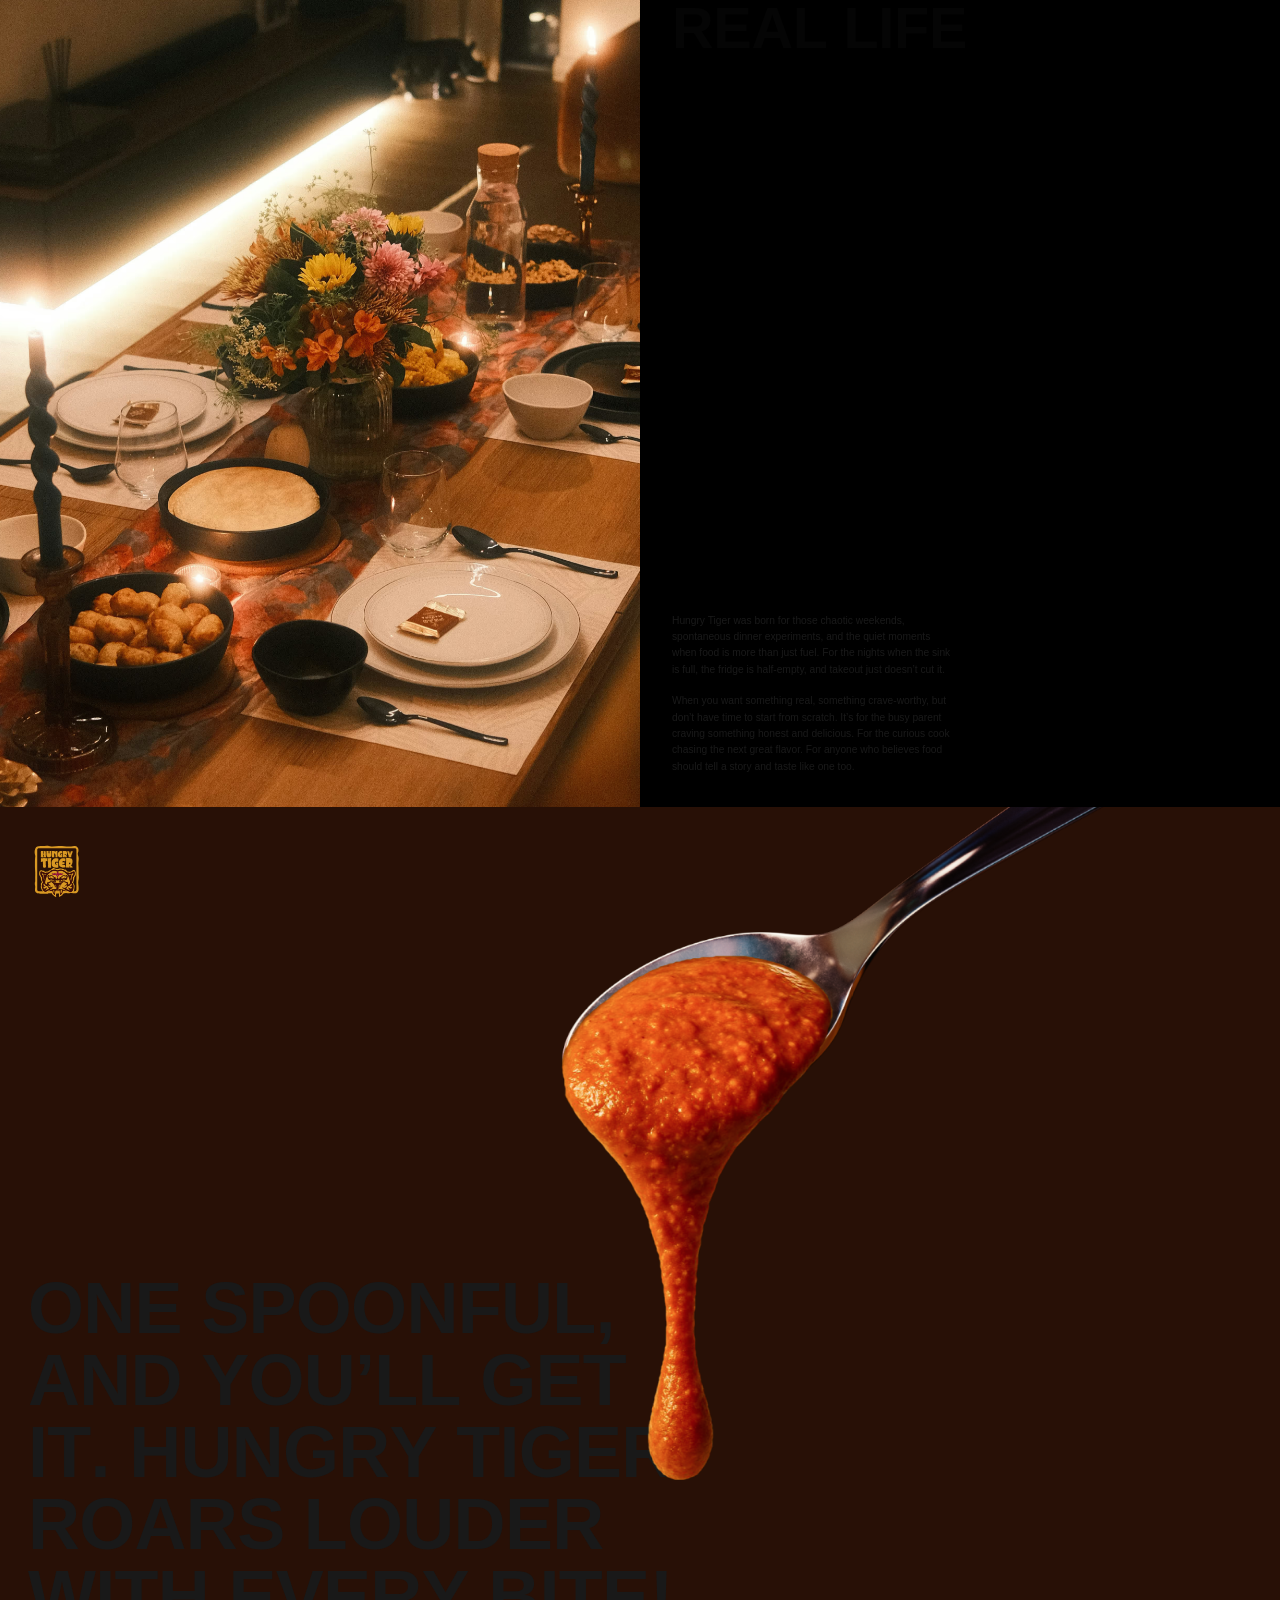
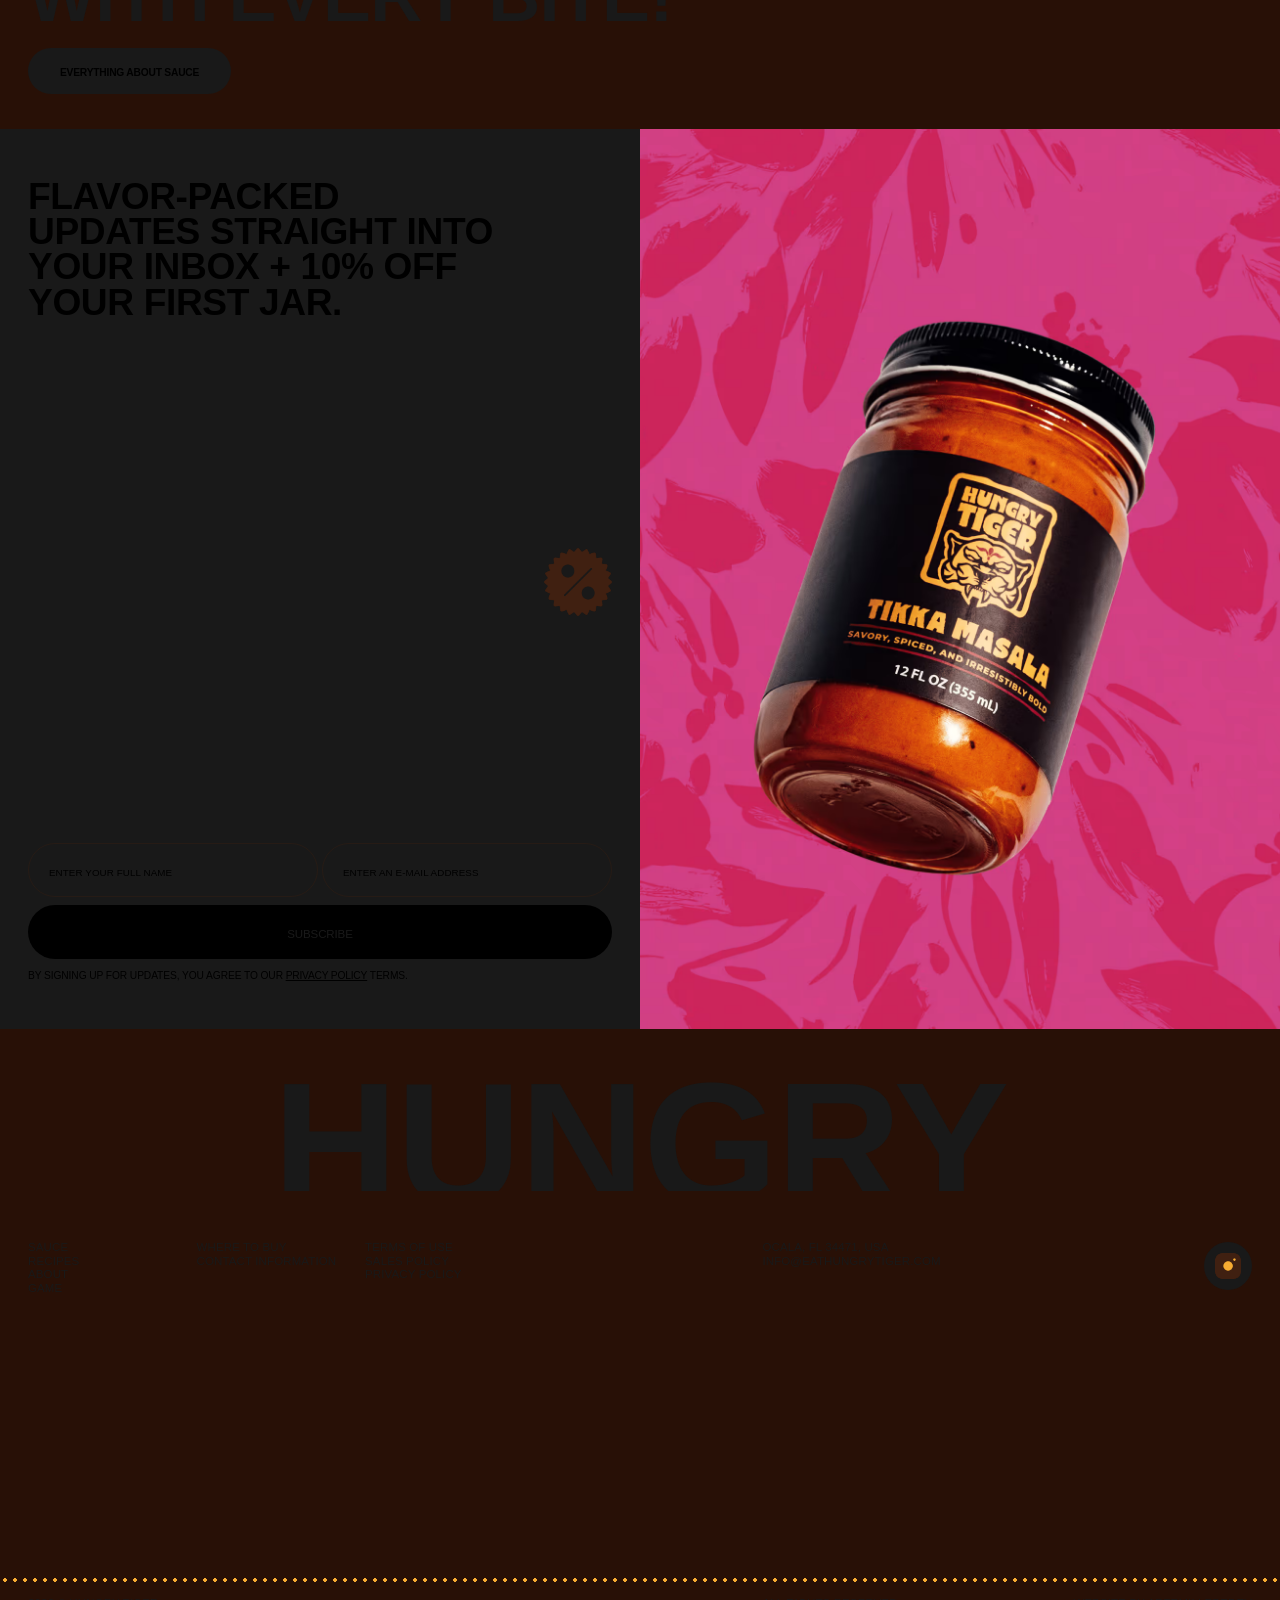
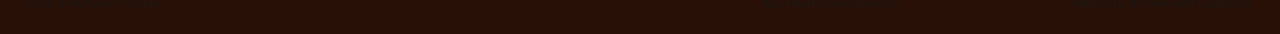
==== commit 2ad492ff: "dvfd" ====
--- a/about/index.html
+++ b/about/index.html
@@ -1,311 +1,973 @@
-<!DOCTYPE html><!-- This site was created in Webflow. https://webflow.com --><!-- Last Published: Thu Sep 18 2025 19:48:59 GMT+0000 (Coordinated Universal Time) --><html data-wf-domain="www.eathungrytiger.com" data-wf-page="6844e5e348c5f9f0a72977ee" data-wf-site="683fa5578c4365b4bb69fade" lang="en"><head><meta charset="utf-8"/><title>About — Hungry Tiger</title><meta content="We were tired of bland shortcuts. So we made something better. Meet Hungry Tiger, slow-simmered sauces made for the moments that matter." name="description"/><meta content="About — Hungry Tiger" property="og:title"/><meta content="We were tired of bland shortcuts. So we made something better. Meet Hungry Tiger, slow-simmered sauces made for the moments that matter." property="og:description"/><meta content="https://cdn.prod.website-files.com/683fa5578c4365b4bb69fade/684c4d86d3bb597e450854eb_About.avif" property="og:image"/><meta content="About — Hungry Tiger" property="twitter:title"/><meta content="We were tired of bland shortcuts. So we made something better. Meet Hungry Tiger, slow-simmered sauces made for the moments that matter." property="twitter:description"/><meta content="https://cdn.prod.website-files.com/683fa5578c4365b4bb69fade/684c4d86d3bb597e450854eb_About.avif" property="twitter:image"/><meta property="og:type" content="website"/><meta content="summary_large_image" name="twitter:card"/><meta content="width=device-width, initial-scale=1" name="viewport"/><meta content="Webflow" name="generator"/><link href="https://cdn.prod.website-files.com/683fa5578c4365b4bb69fade/css/hungry-tiger.webflow.shared.bb04e25ad.min.css" rel="stylesheet" type="text/css"/><script type="text/javascript">!function(o,c){var n=c.documentElement,t=" w-mod-";n.className+=t+"js",("ontouchstart"in o||o.DocumentTouch&&c instanceof DocumentTouch)&&(n.className+=t+"touch")}(window,document);</script><link href="https://cdn.prod.website-files.com/683fa5578c4365b4bb69fade/6844dae995b11552c1030fca_32x32.png" rel="shortcut icon" type="image/x-icon"/><link href="https://cdn.prod.website-files.com/683fa5578c4365b4bb69fade/6844daebc42ade07a2f92aa7_256x256.png" rel="apple-touch-icon"/><link href="https://eathungrytiger.com/about" rel="canonical"/><style>
-::-webkit-scrollbar-button {transition: 0ms !important;width: 0px;height: 0px;}
-::-webkit-scrollbar-track {background: transparent;}
-::-webkit-scrollbar-thumb {-webkit-border-radius: 0px;border-radius: 0px;background: transparent;opacity:0;}
-::-webkit-resizer {width: 0px;height: 0px;}
-::-webkit-scrollbar {width: 0px;}
-.cont-link .ex-text{pointer-events:none}
-  ::selection {
-  background: #E0005C;
-  color: inherit;
-}
-
-.w-checkbox-input.w--redirected-checked {
-  background-image: none !important;
-  background-color: transparent !important;
-}
-  
-body.mac .txt_header {
-  padding-top: 0.25rem;
-}
-
-body.windows .txt_header {
-  padding-top: 0rem;
-}
-
-body.mac .buynow_mobile {
-  padding-top: 2px;
-}
-
-body.windows .buynow_mobile {
-  padding-bottom: 2px;
-}
-
-</style>
-
-
-<!-- Finsweet Attributes -->
-<script async type="module"
-src="https://cdn.jsdelivr.net/npm/@finsweet/attributes@2/attributes.js"
-fs-copyclip
-></script><style>
-.special_spoon {
-pointer-events: none;
-}
-</style><script src="https://js.stripe.com/v3/" type="text/javascript" data-wf-ecomm-key="pk_live_nyPnaDuxaj8zDxRbuaPHJjip" data-wf-ecomm-acct-id="acct_1RWScUKKBYfwpHY1"></script><script type="text/javascript">window.__WEBFLOW_CURRENCY_SETTINGS = {"currencyCode":"USD","symbol":"$","decimal":".","fractionDigits":2,"group":" ","template":"{{wf {\"path\":\"symbol\",\"type\":\"PlainText\"} }} {{wf {\"path\":\"amount\",\"type\":\"CommercePrice\"} }} {{wf {\"path\":\"currencyCode\",\"type\":\"PlainText\"} }}","hideDecimalForWholeNumbers":false};</script></head><body><header class="header"><div class="wrapper_header"><div class="flexbox_header"><a data-w-id="cc6cf5c9-666d-9251-e96b-415d7995de2c" href="#" class="menu_link w-inline-block"><div class="hamburger_menu"><div class="line first"></div><div class="line second"></div></div><div class="menu_txt open">menu</div><div class="menu_txt close">close</div></a><div class="left_links"><a href="/" class="h-link w-inline-block"><div class="txt_header">sauce</div></a><a href="/about" aria-current="page" class="h-link w-inline-block w--current"><div class="txt_header">about</div></a><a href="/recipes" class="h-link w-inline-block"><div class="txt_header">recipes</div></a><a href="/game" target="_blank" class="h-link w-inline-block"><div class="txt_header">game</div></a></div><div class="logo_ht"><a aria-label="Hungry Tiger Home" href="/" class="logo_hungry_tiger w-inline-block"><img src="https://cdn.prod.website-files.com/683fa5578c4365b4bb69fade/68405da885d3010e03700f40_hungry_tiger_logo.svg" loading="lazy" alt="Hungry Tiger logo" class="image"/></a></div><div id="w-node-cc6cf5c9-666d-9251-e96b-415d7995de41-7995de29" class="right_links"><a href="/contact" class="h-link w-inline-block"><div class="txt_header">contact</div></a><div data-open-product="" data-wf-cart-type="rightDropdown" data-wf-cart-query="query Dynamo3 {
-  database {
-    id
-    commerceOrder {
-      comment
-      extraItems {
-        name
-        pluginId
-        pluginName
-        price {
-          decimalValue
-          string
-          unit
-          value
-        }
-      }
-      id
-      startedOn
-      statusFlags {
-        hasDownloads
-        hasSubscription
-        isFreeOrder
-        requiresShipping
-      }
-      subtotal {
-        decimalValue
-        string
-        unit
-        value
-      }
-      total {
-        decimalValue
-        string
-        unit
-        value
-      }
-      updatedOn
-      userItems {
-        count
-        id
-        price {
-          value
-          unit
-          decimalValue
-          string
-        }
-        product {
-          id
-          cmsLocaleId
-          draft
-          archived
-          f_ec_product_type_2dr10dr: productType {
-            id
-            name
-          }
-          f_name_: name
-          f_sku_properties_3dr: skuProperties {
-            id
-            name
-            enum {
-              id
-              name
-              slug
-            }
-          }
-        }
-        rowTotal {
-          decimalValue
-          string
-          unit
-          value
-        }
-        sku {
-          cmsLocaleId
-          draft
-          archived
-          f_main_image_4dr: mainImage {
-            url
-            file {
-              size
-              origFileName
-              createdOn
-              updatedOn
-              mimeType
-              width
-              height
-              variants {
-                origFileName
-                quality
-                height
-                width
-                s3Url
-                error
-                size
-              }
-            }
-            alt
-          }
-          f_sku_values_3dr: skuValues {
-            property {
-              id
-            }
-            value {
-              id
-            }
-          }
-          id
-        }
-        subscriptionFrequency
-        subscriptionInterval
-        subscriptionTrial
-      }
-      userItemsCount
-    }
-  }
-  site {
-    commerce {
-      id
-      businessAddress {
-        country
-      }
-      defaultCountry
-      defaultCurrency
-      quickCheckoutEnabled
-    }
-  }
-}" data-wf-page-link-href-prefix="" data-wf-cart-duration="400" class="w-commerce-commercecartwrapper cart_box" data-node-type="commerce-cart-wrapper"><a data-product-id="684490e316a4f64c8ee0b974" class="w-commerce-commercecartopenlink cart_button w-inline-block" role="button" aria-haspopup="dialog" aria-label="Open cart" data-node-type="commerce-cart-open-link" href="#"><div class="buynow_mobile w-inline-block">buy now</div><div class="cart_icon"><img src="https://cdn.prod.website-files.com/683fa5578c4365b4bb69fade/6840eee62d0f24a23e3657cc_basket-icon.png" loading="lazy" alt="Cart icon, png, brown" class="image"/></div></a><div style="display:none" class="w-commerce-commercecartcontainerwrapper w-commerce-commercecartcontainerwrapper--cartType-rightDropdown cart_container" data-node-type="commerce-cart-container-wrapper"><div data-node-type="commerce-cart-container" role="dialog" class="w-commerce-commercecartcontainer cart_c"><div class="container_sv"><div class="w-commerce-commercecartheader cart_header"><div class="cart_headline">bag</div><a class="w-commerce-commercecartcloselink close_icon w-inline-block" role="button" aria-label="Close cart" data-node-type="commerce-cart-close-link"><img src="https://cdn.prod.website-files.com/683fa5578c4365b4bb69fade/6844992e2da81548f63a2ff8_cross_icon.png" loading="lazy" alt="Cross icon, png, yellow" class="image cross_icon"/></a></div><div class="w-commerce-commercecartformwrapper cart_content"><form style="display:none" class="w-commerce-commercecartform" data-node-type="commerce-cart-form"><script type="text/x-wf-template" id="wf-template-cc6cf5c9-666d-9251-e96b-415d7995de58">%3Cdiv%20class%3D%22w-commerce-commercecartitem%20cart_item%22%3E%3Cdiv%20class%3D%22image_product%20special_modal%22%3E%3Cimg%20data-wf-bindings%3D%22%255B%257B%2522src%2522%253A%257B%2522type%2522%253A%2522ImageRef%2522%252C%2522filter%2522%253A%257B%2522type%2522%253A%2522identity%2522%252C%2522params%2522%253A%255B%255D%257D%252C%2522dataPath%2522%253A%2522database.commerceOrder.userItems%255B%255D.sku.f_main_image_4dr%2522%257D%257D%255D%22%20src%3D%22%22%20alt%3D%22%22%20class%3D%22w-commerce-commercecartitemimage%20image%20w-dyn-bind-empty%22%2F%3E%3C%2Fdiv%3E%3Cdiv%20class%3D%22w-commerce-commercecartiteminfo%20name_price%22%3E%3Cdiv%20data-wf-bindings%3D%22%255B%257B%2522innerHTML%2522%253A%257B%2522type%2522%253A%2522PlainText%2522%252C%2522filter%2522%253A%257B%2522type%2522%253A%2522identity%2522%252C%2522params%2522%253A%255B%255D%257D%252C%2522dataPath%2522%253A%2522database.commerceOrder.userItems%255B%255D.product.f_name_%2522%257D%257D%255D%22%20class%3D%22w-commerce-commercecartproductname%20product_name%20w-dyn-bind-empty%22%3E%3C%2Fdiv%3E%3Cdiv%20data-wf-bindings%3D%22%255B%257B%2522innerHTML%2522%253A%257B%2522type%2522%253A%2522CommercePrice%2522%252C%2522filter%2522%253A%257B%2522type%2522%253A%2522price%2522%252C%2522params%2522%253A%255B%255D%257D%252C%2522dataPath%2522%253A%2522database.commerceOrder.userItems%255B%255D.price%2522%257D%257D%255D%22%20class%3D%22price_txt%22%3E%24%C2%A00.00%C2%A0USD%3C%2Fdiv%3E%3C%2Fdiv%3E%3Cdiv%20class%3D%22qty_remove%22%3E%3Cinput%20aria-label%3D%22Update%20quantity%22%20data-wf-bindings%3D%22%255B%257B%2522value%2522%253A%257B%2522type%2522%253A%2522Number%2522%252C%2522filter%2522%253A%257B%2522type%2522%253A%2522numberPrecision%2522%252C%2522params%2522%253A%255B%25220%2522%252C%2522numberPrecision%2522%255D%257D%252C%2522dataPath%2522%253A%2522database.commerceOrder.userItems%255B%255D.count%2522%257D%257D%252C%257B%2522data-commerce-sku-id%2522%253A%257B%2522type%2522%253A%2522ItemRef%2522%252C%2522filter%2522%253A%257B%2522type%2522%253A%2522identity%2522%252C%2522params%2522%253A%255B%255D%257D%252C%2522dataPath%2522%253A%2522database.commerceOrder.userItems%255B%255D.sku.id%2522%257D%257D%255D%22%20data-wf-conditions%3D%22%257B%2522condition%2522%253A%257B%2522fields%2522%253A%257B%2522product%253Aec-product-type%2522%253A%257B%2522ne%2522%253A%2522e348fd487d0102946c9179d2a94bb613%2522%252C%2522type%2522%253A%2522Option%2522%257D%257D%257D%252C%2522dataPath%2522%253A%2522database.commerceOrder.userItems%255B%255D%2522%257D%22%20class%3D%22w-commerce-commercecartquantity%20qty%22%20required%3D%22%22%20pattern%3D%22%5E%5B0-9%5D%2B%24%22%20inputMode%3D%22numeric%22%20type%3D%22number%22%20name%3D%22quantity%22%20autoComplete%3D%22off%22%20data-wf-cart-action%3D%22update-item-quantity%22%20data-commerce-sku-id%3D%22%22%20value%3D%221%22%2F%3E%3Ca%20href%3D%22%23%22%20role%3D%22button%22%20data-wf-bindings%3D%22%255B%257B%2522data-commerce-sku-id%2522%253A%257B%2522type%2522%253A%2522ItemRef%2522%252C%2522filter%2522%253A%257B%2522type%2522%253A%2522identity%2522%252C%2522params%2522%253A%255B%255D%257D%252C%2522dataPath%2522%253A%2522database.commerceOrder.userItems%255B%255D.sku.id%2522%257D%257D%255D%22%20class%3D%22remove_item%20w-inline-block%22%20data-wf-cart-action%3D%22remove-item%22%20data-commerce-sku-id%3D%22%22%20aria-label%3D%22Remove%20item%20from%20cart%22%3E%3Cdiv%3ERemove%3C%2Fdiv%3E%3C%2Fa%3E%3C%2Fdiv%3E%3C%2Fdiv%3E</script><div class="w-commerce-commercecartlist cart-list" data-wf-collection="database.commerceOrder.userItems" data-wf-template-id="wf-template-cc6cf5c9-666d-9251-e96b-415d7995de58"><div class="w-commerce-commercecartitem cart_item"><div class="image_product special_modal"><img data-wf-bindings="%5B%7B%22src%22%3A%7B%22type%22%3A%22ImageRef%22%2C%22filter%22%3A%7B%22type%22%3A%22identity%22%2C%22params%22%3A%5B%5D%7D%2C%22dataPath%22%3A%22database.commerceOrder.userItems%5B%5D.sku.f_main_image_4dr%22%7D%7D%5D" src="" alt="" class="w-commerce-commercecartitemimage image w-dyn-bind-empty"/></div><div class="w-commerce-commercecartiteminfo name_price"><div data-wf-bindings="%5B%7B%22innerHTML%22%3A%7B%22type%22%3A%22PlainText%22%2C%22filter%22%3A%7B%22type%22%3A%22identity%22%2C%22params%22%3A%5B%5D%7D%2C%22dataPath%22%3A%22database.commerceOrder.userItems%5B%5D.product.f_name_%22%7D%7D%5D" class="w-commerce-commercecartproductname product_name w-dyn-bind-empty"></div><div data-wf-bindings="%5B%7B%22innerHTML%22%3A%7B%22type%22%3A%22CommercePrice%22%2C%22filter%22%3A%7B%22type%22%3A%22price%22%2C%22params%22%3A%5B%5D%7D%2C%22dataPath%22%3A%22database.commerceOrder.userItems%5B%5D.price%22%7D%7D%5D" class="price_txt">$ 0.00 USD</div></div><div class="qty_remove"><input aria-label="Update quantity" data-wf-bindings="%5B%7B%22value%22%3A%7B%22type%22%3A%22Number%22%2C%22filter%22%3A%7B%22type%22%3A%22numberPrecision%22%2C%22params%22%3A%5B%220%22%2C%22numberPrecision%22%5D%7D%2C%22dataPath%22%3A%22database.commerceOrder.userItems%5B%5D.count%22%7D%7D%2C%7B%22data-commerce-sku-id%22%3A%7B%22type%22%3A%22ItemRef%22%2C%22filter%22%3A%7B%22type%22%3A%22identity%22%2C%22params%22%3A%5B%5D%7D%2C%22dataPath%22%3A%22database.commerceOrder.userItems%5B%5D.sku.id%22%7D%7D%5D" data-wf-conditions="%7B%22condition%22%3A%7B%22fields%22%3A%7B%22product%3Aec-product-type%22%3A%7B%22ne%22%3A%22e348fd487d0102946c9179d2a94bb613%22%2C%22type%22%3A%22Option%22%7D%7D%7D%2C%22dataPath%22%3A%22database.commerceOrder.userItems%5B%5D%22%7D" class="w-commerce-commercecartquantity qty" required="" pattern="^[0-9]+$" inputMode="numeric" type="number" name="quantity" autoComplete="off" data-wf-cart-action="update-item-quantity" data-commerce-sku-id="" value="1"/><a href="#" role="button" data-wf-bindings="%5B%7B%22data-commerce-sku-id%22%3A%7B%22type%22%3A%22ItemRef%22%2C%22filter%22%3A%7B%22type%22%3A%22identity%22%2C%22params%22%3A%5B%5D%7D%2C%22dataPath%22%3A%22database.commerceOrder.userItems%5B%5D.sku.id%22%7D%7D%5D" class="remove_item w-inline-block" data-wf-cart-action="remove-item" data-commerce-sku-id="" aria-label="Remove item from cart"><div>Remove</div></a></div></div></div><div class="w-commerce-commercecartfooter cart-footer"><div class="total_prices"><div aria-atomic="true" aria-live="polite" class="w-commerce-commercecartlineitem total_price"><div class="total_txt">Subtotal</div><div data-wf-bindings="%5B%7B%22innerHTML%22%3A%7B%22type%22%3A%22CommercePrice%22%2C%22filter%22%3A%7B%22type%22%3A%22price%22%2C%22params%22%3A%5B%5D%7D%2C%22dataPath%22%3A%22database.commerceOrder.subtotal%22%7D%7D%5D" class="w-commerce-commercecartordervalue price_txt"></div></div><div aria-atomic="true" aria-live="polite" class="w-commerce-commercecartlineitem total_price"><div class="total_txt">taxes</div><div class="w-commerce-commercecartordervalue price_txt">$0.00 USD</div></div><div aria-atomic="true" aria-live="polite" class="w-commerce-commercecartlineitem total_price"><div class="total_txt">shipping</div><div class="w-commerce-commercecartordervalue price_txt">calculated at checkout</div></div></div><div class="payments_cart"><div data-node-type="commerce-cart-quick-checkout-actions" style="display:none" class="web_payments"><a data-node-type="commerce-cart-apple-pay-button" role="button" aria-label="Apple Pay" aria-haspopup="dialog" style="background-image:-webkit-named-image(apple-pay-logo-white);background-size:100% 50%;background-position:50% 50%;background-repeat:no-repeat" class="w-commerce-commercecartapplepaybutton apple_pay_button" tabindex="0"><div></div></a><a data-node-type="commerce-cart-quick-checkout-button" role="button" tabindex="0" aria-haspopup="dialog" style="display:none" class="w-commerce-commercecartquickcheckoutbutton pay_browser"><svg class="w-commerce-commercequickcheckoutgoogleicon" xmlns="http://www.w3.org/2000/svg" xmlns:xlink="http://www.w3.org/1999/xlink" width="16" height="16" viewBox="0 0 16 16"><defs><polygon id="google-mark-a" points="0 .329 3.494 .329 3.494 7.649 0 7.649"></polygon><polygon id="google-mark-c" points=".894 0 13.169 0 13.169 6.443 .894 6.443"></polygon></defs><g fill="none" fill-rule="evenodd"><path fill="#4285F4" d="M10.5967,12.0469 L10.5967,14.0649 L13.1167,14.0649 C14.6047,12.6759 15.4577,10.6209 15.4577,8.1779 C15.4577,7.6339 15.4137,7.0889 15.3257,6.5559 L7.8887,6.5559 L7.8887,9.6329 L12.1507,9.6329 C11.9767,10.6119 11.4147,11.4899 10.5967,12.0469"></path><path fill="#34A853" d="M7.8887,16 C10.0137,16 11.8107,15.289 13.1147,14.067 C13.1147,14.066 13.1157,14.065 13.1167,14.064 L10.5967,12.047 C10.5877,12.053 10.5807,12.061 10.5727,12.067 C9.8607,12.556 8.9507,12.833 7.8887,12.833 C5.8577,12.833 4.1387,11.457 3.4937,9.605 L0.8747,9.605 L0.8747,11.648 C2.2197,14.319 4.9287,16 7.8887,16"></path><g transform="translate(0 4)"><mask id="google-mark-b" fill="#fff"><use xlink:href="#google-mark-a"></use></mask><path fill="#FBBC04" d="M3.4639,5.5337 C3.1369,4.5477 3.1359,3.4727 3.4609,2.4757 L3.4639,2.4777 C3.4679,2.4657 3.4749,2.4547 3.4789,2.4427 L3.4939,0.3287 L0.8939,0.3287 C0.8799,0.3577 0.8599,0.3827 0.8459,0.4117 C-0.2821,2.6667 -0.2821,5.3337 0.8459,7.5887 L0.8459,7.5997 C0.8549,7.6167 0.8659,7.6317 0.8749,7.6487 L3.4939,5.6057 C3.4849,5.5807 3.4729,5.5587 3.4639,5.5337" mask="url(#google-mark-b)"></path></g><mask id="google-mark-d" fill="#fff"><use xlink:href="#google-mark-c"></use></mask><path fill="#EA4335" d="M0.894,4.3291 L3.478,6.4431 C4.113,4.5611 5.843,3.1671 7.889,3.1671 C9.018,3.1451 10.102,3.5781 10.912,4.3671 L13.169,2.0781 C11.733,0.7231 9.85,-0.0219 7.889,0.0001 C4.941,0.0001 2.245,1.6791 0.894,4.3291" mask="url(#google-mark-d)"></path></g></svg><svg class="w-commerce-commercequickcheckoutmicrosofticon" xmlns="http://www.w3.org/2000/svg" width="16" height="16" viewBox="0 0 16 16"><g fill="none" fill-rule="evenodd"><polygon fill="#F05022" points="7 7 1 7 1 1 7 1"></polygon><polygon fill="#7DB902" points="15 7 9 7 9 1 15 1"></polygon><polygon fill="#00A4EE" points="7 15 1 15 1 9 7 9"></polygon><polygon fill="#FFB700" points="15 15 9 15 9 9 15 9"></polygon></g></svg><div>Pay with browser.</div></a></div><a href="/checkout" value="Continue to Checkout" class="w-commerce-commercecartcheckoutbutton checkout_button" data-loading-text="Hang Tight..." data-publishable-key="pk_live_51RWScUKKBYfwpHY1kry2G9BqgpDUrzPuF77MNxIHQMJA1St1RkWEDibRYXBP2Xj55790FMDMk1Yc4GgqIhJYJfHN00t6y4oi8Z" data-node-type="cart-checkout-button">Continue to Checkout</a></div></div></form><div class="w-commerce-commercecartemptystate empty_cart"><div aria-label="This cart is empty" aria-live="polite">No items found.</div></div><div aria-live="assertive" style="display:none" data-node-type="commerce-cart-error" class="w-commerce-commercecarterrorstate"><div class="w-cart-error-msg" data-w-cart-quantity-error="Product is not available in this quantity." data-w-cart-general-error="Something went wrong when adding this item to the cart." data-w-cart-checkout-error="Checkout is disabled on this site." data-w-cart-cart_order_min-error="The order minimum was not met. Add more items to your cart to continue." data-w-cart-subscription_error-error="Before you purchase, please use your email invite to verify your address so we can send order updates.">Product is not available in this quantity.</div></div></div></div></div></div></div></div></div></div><div class="dotted_line"></div><div class="w-embed"><style>
-.dotted_line {
-  height: 4px;
-  width: 100%;
-  background-image: repeating-radial-gradient(
-    circle,
-    #f7ac32 0,
-    #f7ac32 2px,
-    transparent 2px,
-    transparent 10px
-  );
-  background-size: 10px 4px;
-  background-repeat: repeat-x;
-  image-rendering: pixelated;
-}
-</style></div></header><div class="mobile_menu"><div class="wrapper_menu"><div class="menu_list"><a href="/" class="mobile_link w-inline-block"><div>home</div></a><a href="/" class="mobile_link w-inline-block"><div>sauce</div></a><a href="/recipes" class="mobile_link w-inline-block"><div>recipes</div></a><a href="/about" aria-current="page" class="mobile_link w-inline-block w--current"><div>about</div></a><a href="/contact" class="mobile_link w-inline-block"><div>contact</div></a><a href="/game" target="_blank" class="mobile_link w-inline-block"><div>game</div></a></div><div class="bottom_links"><div class="dotted_line"></div><div class="bottom_links_menu"><a href="#" class="small_menu_link w-inline-block"><div>where to buy</div></a><a href="/contact" class="small_menu_link w-inline-block"><div>contact information</div></a></div><div class="location_email_ig"><div class="email_loc"><a href="#" class="s_small_link w-inline-block"><div>ocala, fl 34471, usa</div></a><a href="#" class="s_small_link w-inline-block"><div>info@eathungrytiger.com</div></a></div><div class="ig_mobile_menu"><a href="https://instagram.com/eathungrytiger" target="_blank" class="instagram_link w-inline-block"><img src="https://cdn.prod.website-files.com/683fa5578c4365b4bb69fade/68435493654829e364699705_instagram_icon.png" loading="lazy" alt=""/></a></div></div></div></div></div><section class="hero_about"><div class="wrapper_hero bottom_side"><div class="bottom_txts"><div id="w-node-_1e2c92c4-7459-050e-6780-0b1acb6f4b36-a72977ee" class="middle_cap"><div class="base_txt">At Hungry Tiger, we don’t just make sauce. We bottle memories, traditions, and the roaring spirit of India’s kitchens.</div></div><div id="w-node-e68f8beb-3039-528b-c58c-4183c387da0a-a72977ee" class="r_scroll"><div class="base_txt">scroll down<br/>to read our story</div></div></div></div><div class="wrapper_hero"><div><div class="middle_al"><div class="caption_hero"><div class="caption_txt">We Don’t Just Make Sauce</div></div><div class="h1_hero"><h1 class="h1 about_hh">We Bottle Bold</h1></div><div class="dotted_line"></div></div></div></div><div class="background_about"><div class="overlay_box"></div><div data-w-id="8994fdd0-125d-1f8a-f982-f64cb73b1277" class="image_about_box"><img src="https://cdn.prod.website-files.com/683fa5578c4365b4bb69fade/684d9d6628430b73ff23eb35_1f13679a7bade8ce5c2b7c0e28a5d7ca_Hero-Hands-Mobile.png" loading="lazy" sizes="(max-width: 786px) 100vw, 786px" srcset="https://cdn.prod.website-files.com/683fa5578c4365b4bb69fade/684d9d6628430b73ff23eb35_1f13679a7bade8ce5c2b7c0e28a5d7ca_Hero-Hands-Mobile-p-500.png 500w, https://cdn.prod.website-files.com/683fa5578c4365b4bb69fade/684d9d6628430b73ff23eb35_1f13679a7bade8ce5c2b7c0e28a5d7ca_Hero-Hands-Mobile.png 786w" alt="Hungry Tiger Jar, photo with hands, avif" class="image mobile"/><img src="https://cdn.prod.website-files.com/683fa5578c4365b4bb69fade/684cc8ac3ce49c6c62afb8dc_8fd42e60ab81ce17af3c33cbe36b5d82_Hero-Hands-min.png" loading="lazy" sizes="(max-width: 3840px) 100vw, 3840px" srcset="https://cdn.prod.website-files.com/683fa5578c4365b4bb69fade/684cc8ac3ce49c6c62afb8dc_8fd42e60ab81ce17af3c33cbe36b5d82_Hero-Hands-min-p-500.png 500w, https://cdn.prod.website-files.com/683fa5578c4365b4bb69fade/684cc8ac3ce49c6c62afb8dc_8fd42e60ab81ce17af3c33cbe36b5d82_Hero-Hands-min-p-800.png 800w, https://cdn.prod.website-files.com/683fa5578c4365b4bb69fade/684cc8ac3ce49c6c62afb8dc_8fd42e60ab81ce17af3c33cbe36b5d82_Hero-Hands-min-p-1080.png 1080w, https://cdn.prod.website-files.com/683fa5578c4365b4bb69fade/684cc8ac3ce49c6c62afb8dc_8fd42e60ab81ce17af3c33cbe36b5d82_Hero-Hands-min-p-1600.png 1600w, https://cdn.prod.website-files.com/683fa5578c4365b4bb69fade/684cc8ac3ce49c6c62afb8dc_8fd42e60ab81ce17af3c33cbe36b5d82_Hero-Hands-min-p-2000.png 2000w, https://cdn.prod.website-files.com/683fa5578c4365b4bb69fade/684cc8ac3ce49c6c62afb8dc_8fd42e60ab81ce17af3c33cbe36b5d82_Hero-Hands-min-p-2600.png 2600w, https://cdn.prod.website-files.com/683fa5578c4365b4bb69fade/684cc8ac3ce49c6c62afb8dc_8fd42e60ab81ce17af3c33cbe36b5d82_Hero-Hands-min-p-3200.png 3200w, https://cdn.prod.website-files.com/683fa5578c4365b4bb69fade/684cc8ac3ce49c6c62afb8dc_8fd42e60ab81ce17af3c33cbe36b5d82_Hero-Hands-min.png 3840w" alt="Hungry Tiger Jar photo with Hands, avif" class="image desktop"/></div></div><div class="background_about bg_colors"><div class="grain_texture about_z"></div><div class="texture_background about_z"></div><div class="background_hero about_z"></div></div></section><section class="p-1"><div class="wrapper_base"><div><div class="circle_chapter"><div class="number_chapter">१</div></div><div class="box_md"><div text-split="" scrub-each-word="" class="m_txt">We were tired of bland, watered-down imitations that didn’t capture the soul of real Indian cooking. So we took matters into our own hands...or paws</div></div></div></div></section><section class="scroll_part"><div class="sticky_heading"><div class="wrapper_base scroll"><div class="chapter_middle"><div class="circle_chapter"><div class="number_chapter">२</div></div></div><div class="middle_box"><h1 text-split="" scrub-each-word="" class="h2 middle_align spec_about">CRAFTED<br/>WITH HEART</h1></div></div></div><div class="scroll_cards"><div data-w-id="85e89e46-f5ca-741c-7a49-f8a927b42956" class="card_box _1_"><div class="card_wrapper"><div class="heading_card_box"><div class="card_heading">Real Flavor<br/>Starts Small</div></div><div class="dotted_line"></div><div class="card_paragraph_box"><div class="txt_base">Made in small batches with fire-roasted tomatoes, warm garam masala, and fresh cream. We don’t rush flavor — we build it, slowly and purposefully, just like it’s done in real family kitchens.</div></div></div><div class="grain_cards"></div></div><div data-w-id="98598242-b0a4-c579-d00a-f9fdaac17256" class="card_box _2_c"><div class="card_wrapper"><div class="heading_card_box"><div class="card_heading">Stirred, <br/>Not Rushed</div></div><div class="dotted_line"></div><div class="card_paragraph_box"><div class="txt_base">Our sauce is slow-simmered, stirred with care. This gives spices time to bloom, tomatoes time to deepen, and every bite time to become something more than just a condiment.</div></div></div><div class="grain_cards"></div></div><div data-w-id="71ef07e0-788b-4621-cd0a-8c8977311f7a" class="card_box _3_c"><div class="card_wrapper"><div class="heading_card_box"><div class="card_heading">No Shortcuts -Just Soul</div></div><div class="dotted_line"></div><div class="card_paragraph_box"><div class="txt_base">Before shortcuts, there was time. Before trends, there were recipes worth keeping. We make food the way it used to be made — with patience, tradition, and soul.</div></div></div><div class="grain_cards"></div></div><div data-w-id="52e1dddf-0a3d-3a59-e347-05ebdc8f6091" class="card_box _4_c"><div class="card_wrapper"><div class="heading_card_box"><div class="card_heading">Clean, Honest Ingredients</div></div><div class="dotted_line"></div><div class="card_paragraph_box"><div class="txt_base">No preservatives. No fillers. No gimmicks. Just deep, rich character in every spoonful — built from honest ingredients you can trust.</div></div></div><div class="grain_cards"></div></div><div data-w-id="d8a34208-b734-be81-c246-f988ae7ca6f6" class="card_box _5_c"><div class="card_wrapper"><div class="heading_card_box"><div class="card_heading">Comfort, Reimagined</div></div><div class="dotted_line"></div><div class="card_paragraph_box"><div class="txt_base">No preservatives. No fillers. No gimmicks. Just deep, rich character in every spoonful — built from honest ingredients you can trust.</div></div></div><div class="grain_cards"></div></div></div></section><section class="sides_about"><div class="flex_sides"><div data-w-id="8f3b68c7-7c09-6940-c1a0-26299c7e1ddd" class="left_image"><div class="image_box_about"><img src="https://cdn.prod.website-files.com/683fa5578c4365b4bb69fade/684cced47652007f82b7ee10_mounish-raja-PyL-lApI1F8-unsplash.avif" loading="lazy" sizes="(max-width: 2700px) 100vw, 2700px" srcset="https://cdn.prod.website-files.com/683fa5578c4365b4bb69fade/684cced47652007f82b7ee10_mounish-raja-PyL-lApI1F8-unsplash-p-500.avif 500w, https://cdn.prod.website-files.com/683fa5578c4365b4bb69fade/684cced47652007f82b7ee10_mounish-raja-PyL-lApI1F8-unsplash-p-800.avif 800w, https://cdn.prod.website-files.com/683fa5578c4365b4bb69fade/684cced47652007f82b7ee10_mounish-raja-PyL-lApI1F8-unsplash-p-1080.avif 1080w, https://cdn.prod.website-files.com/683fa5578c4365b4bb69fade/684cced47652007f82b7ee10_mounish-raja-PyL-lApI1F8-unsplash-p-1600.avif 1600w, https://cdn.prod.website-files.com/683fa5578c4365b4bb69fade/684cced47652007f82b7ee10_mounish-raja-PyL-lApI1F8-unsplash-p-2000.avif 2000w, https://cdn.prod.website-files.com/683fa5578c4365b4bb69fade/684cced47652007f82b7ee10_mounish-raja-PyL-lApI1F8-unsplash.avif 2700w" alt="Real Life table dinner photo, avif" class="image"/></div></div><div class="right_part"><div class="wrapper_right_about"><div class="flexbox_part"><div class="h3_box"><h2 scrub-each-word="" text-split="" class="h3">MADE FOR<br/>REAL LIFE</h2></div><div class="circle_chapter"><div class="number_chapter">३</div></div></div><div class="paragraphs_chapter"><div class="txt_base">Hungry Tiger was born for those chaotic weekends, spontaneous dinner experiments, and the quiet moments when food is more than just fuel. For the nights when the sink is full, the fridge is half-empty, and takeout just doesn’t cut it.</div><div class="txt_base">When you want something real, something crave-worthy, but don’t have time to start from scratch. It’s for the busy parent craving something honest and delicious. For the curious cook chasing the next great flavor. For anyone who believes food should tell a story and taste like one too.</div></div></div></div></div></section><section data-w-id="565e3af9-861b-ca59-8722-95cb6c3de555" class="fullsize dark_brown"><div class="special_spoon"><div class="spoon_above"><img src="https://cdn.prod.website-files.com/683fa5578c4365b4bb69fade/684ccfcbc736199ab6103b40_6eb8a693bfa84de4d29fbb4b1a99fc21_spoon.png" loading="lazy" sizes="(max-width: 1902px) 100vw, 1902px" srcset="https://cdn.prod.website-files.com/683fa5578c4365b4bb69fade/684ccfcbc736199ab6103b40_6eb8a693bfa84de4d29fbb4b1a99fc21_spoon-p-500.png 500w, https://cdn.prod.website-files.com/683fa5578c4365b4bb69fade/684ccfcbc736199ab6103b40_6eb8a693bfa84de4d29fbb4b1a99fc21_spoon-p-800.png 800w, https://cdn.prod.website-files.com/683fa5578c4365b4bb69fade/684ccfcbc736199ab6103b40_6eb8a693bfa84de4d29fbb4b1a99fc21_spoon-p-1080.png 1080w, https://cdn.prod.website-files.com/683fa5578c4365b4bb69fade/684ccfcbc736199ab6103b40_6eb8a693bfa84de4d29fbb4b1a99fc21_spoon-p-1600.png 1600w, https://cdn.prod.website-files.com/683fa5578c4365b4bb69fade/684ccfcbc736199ab6103b40_6eb8a693bfa84de4d29fbb4b1a99fc21_spoon.png 1902w" alt="" class="image"/></div></div><div class="wrapper_fullsize"><div class="special_logo"><img src="https://cdn.prod.website-files.com/683fa5578c4365b4bb69fade/684ccf3d22da76851938955c_badge%20logo-light.svg" loading="lazy" alt="Hungry Tiger Badge, svg, yellow" class="image"/></div><div class="box_bottom"><div class="cta_box_txt"><div text-split="" scrub-each-word="" class="cta_txt">One spoonful, and you’ll get it. Hungry Tiger roars louder with every bite!</div></div><a href="/" class="button recipes_spec w-inline-block"><div class="button_txt">everything about sauce</div><div class="back_color_button"></div></a></div></div></section><section id="newsletter" class="discount_newsletter"><div class="flexbox_newsletter"><div class="left_discount"><div class="wrapper_discount"><div class="discount_box"><div class="discount_txt">Flavor-packed updates straight into your inbox + 10% off your first jar.</div></div><div class="discount_icon_r"><img src="https://cdn.prod.website-files.com/683fa5578c4365b4bb69fade/684351a88ec62324d225291a_discount_icon.png" loading="lazy" alt="" class="image spin"/></div><div class="form_subscribe"><div class="form_subscription w-form"><form id="wf-form-Subscription-Form" name="wf-form-Subscription-Form" data-name="Subscription Form" method="post" data-wf-page-id="6844e5e348c5f9f0a72977ee" data-wf-element-id="3663edf5-75b3-a610-5de9-ee4580a4a8a8"><div class="fields_grid"><div class="hidden_fields w-embed"><!-- Honeypot -->
-  <input type="hidden" name="b_1c232bb2f47b0d04a9cf68319_4e68029496" value=""></div><input class="field_input w-node-_3663edf5-75b3-a610-5de9-ee4580a4a8aa-80a4a89d w-input" maxlength="256" name="FULLNAME" data-name="FULLNAME" placeholder="Enter your full name" type="text" id="FULLNAME" required=""/><input class="field_input w-node-_3663edf5-75b3-a610-5de9-ee4580a4a8ab-80a4a89d w-input" maxlength="256" name="EMAIL" data-name="EMAIL" placeholder="enter an e-mail address" type="email" id="EMAIL" required=""/></div><input type="submit" data-wait="Please wait..." id="submit-subscribe" class="subscribe_button w-button" value="subscribe"/><div class="caption_form">By signing up for updates, you agree to our <a href="/privacy-policy" target="_blank" class="pp_discount_link">privacy policy</a> terms.</div></form><div class="thanks_message discount_message w-form-done"><div>You’re in! Thanks for subscribing — enjoy 10% off your next order.</div></div><div class="w-form-fail"><div>Oops! Something went wrong while submitting the form.</div></div></div></div></div></div><div class="right_discount_img"><div class="image_discount"><img src="https://cdn.prod.website-files.com/683fa5578c4365b4bb69fade/68435331fce807184ba98d75_discount_right-min.avif" loading="lazy" sizes="100vw" srcset="https://cdn.prod.website-files.com/683fa5578c4365b4bb69fade/68435331fce807184ba98d75_discount_right-min-p-500.avif 500w, https://cdn.prod.website-files.com/683fa5578c4365b4bb69fade/68435331fce807184ba98d75_discount_right-min-p-800.avif 800w, https://cdn.prod.website-files.com/683fa5578c4365b4bb69fade/68435331fce807184ba98d75_discount_right-min.avif 1600w" alt="" class="image"/></div></div></div><div class="embed_css w-embed"><style>
-.spin {
-  animation: spin 15s linear infinite;
-}
-
-@keyframes spin {
-  from { transform: rotate(0deg); }
-  to   { transform: rotate(360deg); }
-}
-</style></div></section><section data-w-id="34d702f3-502d-3862-1651-a0ffcd46a00f" class="footer"><div class="wrapper_footer"><div class="ht_txt_footer"><div class="footer_txt">Hungry Tiger</div></div><div class="footer_menu"><div class="left_menus"><div class="m_footer"><a href="/" class="f-link w-inline-block"><div>sauce</div></a><a href="/recipes" class="f-link w-inline-block"><div>recipes</div></a><a href="/about" aria-current="page" class="f-link w-inline-block w--current"><div>about</div></a><a href="/game" target="_blank" class="f-link w-inline-block"><div>game</div></a></div><div class="m_footer"><a href="#" class="f-link w-inline-block"><div>where to buy</div></a><a href="/contact" class="f-link w-inline-block"><div>contact information</div></a></div><div class="m_footer"><a href="/terms-of-use" target="_blank" class="f-link w-inline-block"><div>terms of use</div></a><a href="/sales-policy" target="_blank" class="f-link w-inline-block"><div>sales policy</div></a><a href="/privacy-policy" target="_blank" class="f-link w-inline-block"><div>privacy policy</div></a></div></div><div class="right_menus links_ig"><div class="m_footer special_footer"><a href="#" class="f-link w-inline-block"><div>Ocala, FL 34471, USA</div></a><a fs-copyclip-message="Email Copied!" fs-copyclip-element="click" href="#" class="f-link w-inline-block"><div>info@eathungrytiger.com</div></a></div><div class="m_footer"><a aria-label="Hungry Tiger Instagram" href="https://instagram.com/eathungrytiger" target="_blank" class="instagram_link w-inline-block"><img src="https://cdn.prod.website-files.com/683fa5578c4365b4bb69fade/68435493654829e364699705_instagram_icon.png" loading="lazy" alt=""/></a></div></div></div></div><div class="dot_line_footer"><div class="dotted_line"></div></div><div class="last_links"><div><div class="f-link"><span class="span_year">2025</span> © hungry tiger</div></div><div class="right_menus"><div class="m_footer special_footer"><a href="#" class="f-link w-inline-block"><div>all rights reserved</div></a></div><div class="m_footer"><a href="https://artemiilebedev.com" target="_blank" class="f-link w-inline-block"><div>Website by Artemii Lebedev</div></a></div></div></div></section><script src="https://d3e54v103j8qbb.cloudfront.net/js/jquery-3.5.1.min.dc5e7f18c8.js?site=683fa5578c4365b4bb69fade" type="text/javascript" integrity="sha256-9/aliU8dGd2tb6OSsuzixeV4y/faTqgFtohetphbbj0=" crossorigin="anonymous"></script><script src="https://cdn.prod.website-files.com/683fa5578c4365b4bb69fade/js/webflow.c7fa5073.d77426efbb9c4d7b.js" type="text/javascript"></script><script src="https://cdn.jsdelivr.net/gh/studio-freight/lenis@0.2.28/bundled/lenis.js"></script>
-
-<script>
-const lenis = new Lenis({
-  duration: 1.2,
-  easing: (t) => Math.min(1, 1.001 - Math.pow(2, -10 * t)), // https://www.desmos.com/calculator/brs54l4xou
-  direction: 'vertical', // vertical, horizontal
-  gestureDirection: 'vertical', // vertical, horizontal, both
-  smooth: true,
-  mouseMultiplier: 1,
-  smoothTouch: false,
-  touchMultiplier: 2,
-  infinite: false,
-})
-
-//get scroll value
-lenis.on('scroll', ({ scroll, limit, velocity, direction, progress }) => {
-})
-
-function raf(time) {
-  lenis.raf(time)
-  requestAnimationFrame(raf)
-}
-
-requestAnimationFrame(raf)
-</script>
-
-<script>
-  document.addEventListener("DOMContentLoaded", function () {
-    const isMac = navigator.platform.toUpperCase().indexOf('MAC') >= 0;
-    document.body.classList.add(isMac ? 'mac' : 'windows');
-  });
-</script>
-
-<script>
-  document.addEventListener("DOMContentLoaded", function () {
-    const customButtons = document.querySelectorAll('[data-product-id]');
-
-    customButtons.forEach(button => {
-      button.addEventListener('click', function () {
-        const productId = button.getAttribute('data-product-id');
-
-        if (!productId) return;
-
-        const form = document.querySelector(`form[data-commerce-product-id="${productId}"]`);
-
-        if (!form) {
-          console.error("No matching form found for product ID:", productId);
-          return;
-        }
-
-        const submitBtn = form.querySelector('input[type="submit"]');
-        if (submitBtn) {
-          submitBtn.click();
-        }
-      });
-    });
-  });
-</script>
-
-<script>
-  document.addEventListener("DOMContentLoaded", function () {
-    const yearElements = document.querySelectorAll('.span_year');
-    const currentYear = new Date().getFullYear();
-
-    yearElements.forEach(el => {
-      el.textContent = currentYear;
-    });
-  });
-</script><script src="https://unpkg.com/split-type"></script>
-<script src="https://cdnjs.cloudflare.com/ajax/libs/gsap/3.11.3/gsap.min.js"></script>
-<script src="https://cdnjs.cloudflare.com/ajax/libs/gsap/3.11.3/ScrollTrigger.min.js"></script>
-<script>
-window.addEventListener("DOMContentLoaded", (event) => {
-  // Split text into spans
-  let typeSplit = new SplitType("[text-split]", {
-    types: "words, chars",
-    tagName: "span"
-  });
-
-  // Link timelines to scroll position
-  function createScrollTrigger(triggerElement, timeline) {
-    // Reset tl when scroll out of view past bottom of screen
-    ScrollTrigger.create({
-      trigger: triggerElement,
-      start: "top bottom",
-      onLeaveBack: () => {
-        timeline.progress(0);
-        timeline.pause();
-      }
-    });
-    // Play tl when scrolled into view (60% from top of screen)
-    ScrollTrigger.create({
-      trigger: triggerElement,
-      start: "top 110%",
-      onEnter: () => timeline.play()
-    });
-  }
-
-  $("[scrub-each-word]").each(function (index) {
-    let tl = gsap.timeline({
-      scrollTrigger: {
-        trigger: $(this),
-        start: "top 90%",
-        end: "top center",
-        scrub: true
-      }
-    });
-    tl.from($(this).find(".word"), { opacity: 0.2, duration: 0.2, ease: "power1.out", stagger: { each: 0.4 } });
-  });
-
-  // Avoid flash of unstyled content
-  gsap.set("[text-split]", { opacity: 1 });
-});
-</script></body></html>+<!doctype html>
+<!-- This site was created in Webflow. https://webflow.com --><!-- Last Published: Thu Sep 18 2025 19:48:59 GMT+0000 (Coordinated Universal Time) -->
+<html
+    data-wf-domain="www.eathungrytiger.com"
+    data-wf-page="6844e5e348c5f9f0a72977ee"
+    data-wf-site="683fa5578c4365b4bb69fade"
+    lang="en"
+>
+    <head>
+        <meta charset="utf-8" />
+        <title>About — Hungry Tiger</title>
+        <meta
+            content="We were tired of bland shortcuts. So we made something better. Meet Hungry Tiger, slow-simmered sauces made for the moments that matter."
+            name="description"
+        />
+        <meta content="About — Hungry Tiger" property="og:title" />
+        <meta
+            content="We were tired of bland shortcuts. So we made something better. Meet Hungry Tiger, slow-simmered sauces made for the moments that matter."
+            property="og:description"
+        />
+        <meta content="../external/images/og-about.avif" property="og:image" />
+        <meta content="About — Hungry Tiger" property="twitter:title" />
+        <meta
+            content="We were tired of bland shortcuts. So we made something better. Meet Hungry Tiger, slow-simmered sauces made for the moments that matter."
+            property="twitter:description"
+        />
+        <meta
+            content="../external/images/og-about.avif"
+            property="twitter:image"
+        />
+        <meta property="og:type" content="website" />
+        <meta content="summary_large_image" name="twitter:card" />
+        <meta content="width=device-width, initial-scale=1" name="viewport" />
+        <meta content="Webflow" name="generator" />
+        <link
+            href="../external/css/hungry-tiger.webflow.shared.bb04e25ad.min.css"
+            rel="stylesheet"
+            type="text/css"
+        />
+        <script type="text/javascript">
+            !(function (o, c) {
+                var n = c.documentElement,
+                    t = " w-mod-";
+                ((n.className += t + "js"),
+                    ("ontouchstart" in o ||
+                        (o.DocumentTouch && c instanceof DocumentTouch)) &&
+                        (n.className += t + "touch"));
+            })(window, document);
+        </script>
+        <link
+            href="../external/images/favicon-32x32.png"
+            rel="shortcut icon"
+            type="image/x-icon"
+        />
+        <link
+            href="../external/images/apple-touch-icon-256x256.png"
+            rel="apple-touch-icon"
+        />
+        <link href="https://eathungrytiger.com/about" rel="canonical" />
+        <style>
+            ::-webkit-scrollbar-button {
+                transition: 0ms !important;
+                width: 0px;
+                height: 0px;
+            }
+
+            ::-webkit-scrollbar-track {
+                background: transparent;
+            }
+
+            ::-webkit-scrollbar-thumb {
+                -webkit-border-radius: 0px;
+                border-radius: 0px;
+                background: transparent;
+                opacity: 0;
+            }
+
+            ::-webkit-resizer {
+                width: 0px;
+                height: 0px;
+            }
+
+            ::-webkit-scrollbar {
+                width: 0px;
+            }
+
+            .cont-link .ex-text {
+                pointer-events: none;
+            }
+
+            ::selection {
+                background: #e0005c;
+                color: inherit;
+            }
+
+            .w-checkbox-input.w--redirected-checked {
+                background-image: none !important;
+                background-color: transparent !important;
+            }
+
+            body.mac .txt_header {
+                padding-top: 0.25rem;
+            }
+
+            body.windows .txt_header {
+                padding-top: 0rem;
+            }
+
+            body.mac .buynow_mobile {
+                padding-top: 2px;
+            }
+
+            body.windows .buynow_mobile {
+                padding-bottom: 2px;
+            }
+        </style>
+
+        <!-- Finsweet Attributes -->
+        <script
+            async
+            type="module"
+            src="../external/js/finsweet-attributes.js"
+            fs-copyclip
+        ></script>
+        <style>
+            .special_spoon {
+                pointer-events: none;
+            }
+        </style>
+
+        <script type="text/javascript">
+            window.__WEBFLOW_CURRENCY_SETTINGS = {
+                currencyCode: "USD",
+                symbol: "$",
+                decimal: ".",
+                fractionDigits: 2,
+                group: " ",
+                template:
+                    '{{wf {"path":"symbol","type":"PlainText"} }} {{wf {"path":"amount","type":"CommercePrice"} }} {{wf {"path":"currencyCode","type":"PlainText"} }}',
+                hideDecimalForWholeNumbers: false,
+            };
+        </script>
+    </head>
+
+    <body>
+        <header class="header">
+            <div class="wrapper_header">
+                <div class="flexbox_header">
+                    <a
+                        data-w-id="cc6cf5c9-666d-9251-e96b-415d7995de2c"
+                        href="#"
+                        class="menu_link w-inline-block"
+                    >
+                        <div class="hamburger_menu">
+                            <div class="line first"></div>
+                            <div class="line second"></div>
+                        </div>
+                        <div class="menu_txt open">menu</div>
+                        <div class="menu_txt close">close</div>
+                    </a>
+                    <div class="left_links">
+                        <a href="/" class="h-link w-inline-block">
+                            <div class="txt_header">sauce</div> </a
+                        ><a
+                            href="/about"
+                            aria-current="page"
+                            class="h-link w-inline-block w--current"
+                        >
+                            <div class="txt_header">about</div> </a
+                        ><a href="/recipes" class="h-link w-inline-block">
+                            <div class="txt_header">recipes</div> </a
+                        ><a
+                            href="/game"
+                            target="_blank"
+                            class="h-link w-inline-block"
+                        >
+                            <div class="txt_header">game</div>
+                        </a>
+                    </div>
+                    <div class="logo_ht">
+                        <a
+                            aria-label="Hungry Tiger Home"
+                            href="/"
+                            class="logo_hungry_tiger w-inline-block"
+                            ><img
+                                src="../external/images/hungry_tiger_logo.svg"
+                                loading="lazy"
+                                alt="Hungry Tiger logo"
+                                class="image"
+                        /></a>
+                    </div>
+                    <div
+                        id="w-node-cc6cf5c9-666d-9251-e96b-415d7995de41-7995de29"
+                        class="right_links"
+                    >
+                        <a href="/contact" class="h-link w-inline-block">
+                            <div class="txt_header">contact</div>
+                        </a>
+                    </div>
+                </div>
+            </div>
+            <div class="dotted_line"></div>
+            <div class="w-embed">
+                <style>
+                    .dotted_line {
+                        height: 4px;
+                        width: 100%;
+                        background-image: repeating-radial-gradient(
+                            circle,
+                            #f7ac32 0,
+                            #f7ac32 2px,
+                            transparent 2px,
+                            transparent 10px
+                        );
+                        background-size: 10px 4px;
+                        background-repeat: repeat-x;
+                        image-rendering: pixelated;
+                    }
+                </style>
+            </div>
+        </header>
+        <div class="mobile_menu">
+            <div class="wrapper_menu">
+                <div class="menu_list">
+                    <a href="/" class="mobile_link w-inline-block">
+                        <div>home</div> </a
+                    ><a href="/" class="mobile_link w-inline-block">
+                        <div>sauce</div> </a
+                    ><a href="/recipes" class="mobile_link w-inline-block">
+                        <div>recipes</div> </a
+                    ><a
+                        href="/about"
+                        aria-current="page"
+                        class="mobile_link w-inline-block w--current"
+                    >
+                        <div>about</div> </a
+                    ><a href="/contact" class="mobile_link w-inline-block">
+                        <div>contact</div> </a
+                    ><a
+                        href="/game"
+                        target="_blank"
+                        class="mobile_link w-inline-block"
+                    >
+                        <div>game</div>
+                    </a>
+                </div>
+                <div class="bottom_links">
+                    <div class="dotted_line"></div>
+                    <div class="bottom_links_menu">
+                        <a href="#" class="small_menu_link w-inline-block">
+                            <div>where to buy</div> </a
+                        ><a
+                            href="/contact"
+                            class="small_menu_link w-inline-block"
+                        >
+                            <div>contact information</div>
+                        </a>
+                    </div>
+                    <div class="location_email_ig">
+                        <div class="email_loc">
+                            <a href="#" class="s_small_link w-inline-block">
+                                <div>ocala, fl 34471, usa</div> </a
+                            ><a href="#" class="s_small_link w-inline-block">
+                                <div>info@eathungrytiger.com</div>
+                            </a>
+                        </div>
+                        <div class="ig_mobile_menu">
+                            <a
+                                href="https://instagram.com/eathungrytiger"
+                                target="_blank"
+                                class="instagram_link w-inline-block"
+                                ><img
+                                    src="../external/images/instagram_icon.png"
+                                    loading="lazy"
+                                    alt=""
+                            /></a>
+                        </div>
+                    </div>
+                </div>
+            </div>
+        </div>
+        <section class="hero_about">
+            <div class="wrapper_hero bottom_side">
+                <div class="bottom_txts">
+                    <div
+                        id="w-node-_1e2c92c4-7459-050e-6780-0b1acb6f4b36-a72977ee"
+                        class="middle_cap"
+                    >
+                        <div class="base_txt">
+                            At Hungry Tiger, we don’t just make sauce. We bottle
+                            memories, traditions, and the roaring spirit of
+                            India’s kitchens.
+                        </div>
+                    </div>
+                    <div
+                        id="w-node-e68f8beb-3039-528b-c58c-4183c387da0a-a72977ee"
+                        class="r_scroll"
+                    >
+                        <div class="base_txt">
+                            scroll down<br />to read our story
+                        </div>
+                    </div>
+                </div>
+            </div>
+            <div class="wrapper_hero">
+                <div>
+                    <div class="middle_al">
+                        <div class="caption_hero">
+                            <div class="caption_txt">
+                                We Don’t Just Make Sauce
+                            </div>
+                        </div>
+                        <div class="h1_hero">
+                            <h1 class="h1 about_hh">We Bottle Bold</h1>
+                        </div>
+                        <div class="dotted_line"></div>
+                    </div>
+                </div>
+            </div>
+            <div class="background_about">
+                <div class="overlay_box"></div>
+                <div
+                    data-w-id="8994fdd0-125d-1f8a-f982-f64cb73b1277"
+                    class="image_about_box"
+                >
+                    <img
+                        src="../external/images/about-hero-hands-mobile.png"
+                        loading="lazy"
+                        sizes="(max-width: 786px) 100vw, 786px"
+                        srcset="
+                            ../external/images/about-hero-hands-mobile.png 786w
+                        "
+                        alt="Hungry Tiger Jar, photo with hands, avif"
+                        class="image mobile"
+                    /><img
+                        src="../external/images/about-hero-hands.png"
+                        loading="lazy"
+                        sizes="(max-width: 3840px) 100vw, 3840px"
+                        srcset="../external/images/about-hero-hands.png 3840w"
+                        alt="Hungry Tiger Jar photo with Hands, avif"
+                        class="image desktop"
+                    />
+                </div>
+            </div>
+        </section>
+        <section class="p-1">
+            <div class="wrapper_base">
+                <div>
+                    <div class="circle_chapter">
+                        <div class="number_chapter">१</div>
+                    </div>
+                    <div class="box_md">
+                        <div text-split="" scrub-each-word="" class="m_txt">
+                            We were tired of bland, watered-down imitations that
+                            didn’t capture the soul of real Indian cooking. So
+                            we took matters into our own hands...or paws
+                        </div>
+                    </div>
+                </div>
+            </div>
+        </section>
+        <section class="scroll_part">
+            <div class="sticky_heading">
+                <div class="wrapper_base scroll">
+                    <div class="chapter_middle">
+                        <div class="circle_chapter">
+                            <div class="number_chapter">२</div>
+                        </div>
+                    </div>
+                    <div class="middle_box">
+                        <h1
+                            text-split=""
+                            scrub-each-word=""
+                            class="h2 middle_align spec_about"
+                        >
+                            CRAFTED<br />WITH HEART
+                        </h1>
+                    </div>
+                </div>
+            </div>
+            <div class="scroll_cards">
+                <div
+                    data-w-id="85e89e46-f5ca-741c-7a49-f8a927b42956"
+                    class="card_box _1_"
+                >
+                    <div class="card_wrapper">
+                        <div class="heading_card_box">
+                            <div class="card_heading">
+                                Real Flavor<br />Starts Small
+                            </div>
+                        </div>
+                        <div class="dotted_line"></div>
+                        <div class="card_paragraph_box">
+                            <div class="txt_base">
+                                Made in small batches with fire-roasted
+                                tomatoes, warm garam masala, and fresh cream. We
+                                don’t rush flavor — we build it, slowly and
+                                purposefully, just like it’s done in real family
+                                kitchens.
+                            </div>
+                        </div>
+                    </div>
+                    <div class="grain_cards"></div>
+                </div>
+                <div
+                    data-w-id="98598242-b0a4-c579-d00a-f9fdaac17256"
+                    class="card_box _2_c"
+                >
+                    <div class="card_wrapper">
+                        <div class="heading_card_box">
+                            <div class="card_heading">
+                                Stirred, <br />Not Rushed
+                            </div>
+                        </div>
+                        <div class="dotted_line"></div>
+                        <div class="card_paragraph_box">
+                            <div class="txt_base">
+                                Our sauce is slow-simmered, stirred with care.
+                                This gives spices time to bloom, tomatoes time
+                                to deepen, and every bite time to become
+                                something more than just a condiment.
+                            </div>
+                        </div>
+                    </div>
+                    <div class="grain_cards"></div>
+                </div>
+                <div
+                    data-w-id="71ef07e0-788b-4621-cd0a-8c8977311f7a"
+                    class="card_box _3_c"
+                >
+                    <div class="card_wrapper">
+                        <div class="heading_card_box">
+                            <div class="card_heading">
+                                No Shortcuts +Just Soul
+                            </div>
+                        </div>
+                        <div class="dotted_line"></div>
+                        <div class="card_paragraph_box">
+                            <div class="txt_base">
+                                Before shortcuts, there was time. Before trends,
+                                there were recipes worth keeping. We make food
+                                the way it used to be made — with patience,
+                                tradition, and soul.
+                            </div>
+                        </div>
+                    </div>
+                    <div class="grain_cards"></div>
+                </div>
+                <div
+                    data-w-id="52e1dddf-0a3d-3a59-e347-05ebdc8f6091"
+                    class="card_box _4_c"
+                >
+                    <div class="card_wrapper">
+                        <div class="heading_card_box">
+                            <div class="card_heading">
+                                Clean, Honest Ingredients
+                            </div>
+                        </div>
+                        <div class="dotted_line"></div>
+                        <div class="card_paragraph_box">
+                            <div class="txt_base">
+                                No preservatives. No fillers. No gimmicks. Just
+                                deep, rich character in every spoonful — built
+                                from honest ingredients you can trust.
+                            </div>
+                        </div>
+                    </div>
+                    <div class="grain_cards"></div>
+                </div>
+                <div
+                    data-w-id="d8a34208-b734-be81-c246-f988ae7ca6f6"
+                    class="card_box _5_c"
+                >
+                    <div class="card_wrapper">
+                        <div class="heading_card_box">
+                            <div class="card_heading">Comfort, Reimagined</div>
+                        </div>
+                        <div class="dotted_line"></div>
+                        <div class="card_paragraph_box">
+                            <div class="txt_base">
+                                No preservatives. No fillers. No gimmicks. Just
+                                deep, rich character in every spoonful — built
+                                from honest ingredients you can trust.
+                            </div>
+                        </div>
+                    </div>
+                    <div class="grain_cards"></div>
+                </div>
+            </div>
+        </section>
+        <section class="sides_about">
+            <div class="flex_sides">
+                <div
+                    data-w-id="8f3b68c7-7c09-6940-c1a0-26299c7e1ddd"
+                    class="left_image"
+                >
+                    <div class="image_box_about">
+                        <img
+                            src="../external/images/about-mounish-raja-unsplash.avif"
+                            loading="lazy"
+                            sizes="(max-width: 2700px) 100vw, 2700px"
+                            srcset="
+                                ../external/images/about-mounish-raja-unsplash.avif 2700w
+                            "
+                            alt="Real Life table dinner photo, avif"
+                            class="image"
+                        />
+                    </div>
+                </div>
+                <div class="right_part">
+                    <div class="wrapper_right_about">
+                        <div class="flexbox_part">
+                            <div class="h3_box">
+                                <h2 scrub-each-word="" text-split="" class="h3">
+                                    MADE FOR<br />REAL LIFE
+                                </h2>
+                            </div>
+                            <div class="circle_chapter">
+                                <div class="number_chapter">३</div>
+                            </div>
+                        </div>
+                        <div class="paragraphs_chapter">
+                            <div class="txt_base">
+                                Hungry Tiger was born for those chaotic
+                                weekends, spontaneous dinner experiments, and
+                                the quiet moments when food is more than just
+                                fuel. For the nights when the sink is full, the
+                                fridge is half-empty, and takeout just doesn’t
+                                cut it.
+                            </div>
+                            <div class="txt_base">
+                                When you want something real, something
+                                crave-worthy, but don’t have time to start from
+                                scratch. It’s for the busy parent craving
+                                something honest and delicious. For the curious
+                                cook chasing the next great flavor. For anyone
+                                who believes food should tell a story and taste
+                                like one too.
+                            </div>
+                        </div>
+                    </div>
+                </div>
+            </div>
+        </section>
+        <section
+            data-w-id="565e3af9-861b-ca59-8722-95cb6c3de555"
+            class="fullsize dark_brown"
+        >
+            <div class="special_spoon">
+                <div class="spoon_above">
+                    <img
+                        src="../external/images/about-spoon.png"
+                        loading="lazy"
+                        sizes="(max-width: 1902px) 100vw, 1902px"
+                        srcset="../external/images/about-spoon.png 1902w"
+                        alt=""
+                        class="image"
+                    />
+                </div>
+            </div>
+            <div class="wrapper_fullsize">
+                <div class="special_logo">
+                    <img
+                        src="../external/images/about-badge-logo-light.svg"
+                        loading="lazy"
+                        alt="Hungry Tiger Badge, svg, yellow"
+                        class="image"
+                    />
+                </div>
+                <div class="box_bottom">
+                    <div class="cta_box_txt">
+                        <div text-split="" scrub-each-word="" class="cta_txt">
+                            One spoonful, and you’ll get it. Hungry Tiger roars
+                            louder with every bite!
+                        </div>
+                    </div>
+                    <a href="/" class="button recipes_spec w-inline-block">
+                        <div class="button_txt">everything about sauce</div>
+                        <div class="back_color_button"></div>
+                    </a>
+                </div>
+            </div>
+        </section>
+        <section id="newsletter" class="discount_newsletter">
+            <div class="flexbox_newsletter">
+                <div class="left_discount">
+                    <div class="wrapper_discount">
+                        <div class="discount_box">
+                            <div class="discount_txt">
+                                Flavor-packed updates straight into your inbox +
+                                10% off your first jar.
+                            </div>
+                        </div>
+                        <div class="discount_icon_r">
+                            <img
+                                src="../external/images/discount_icon.png"
+                                loading="lazy"
+                                alt=""
+                                class="image spin"
+                            />
+                        </div>
+                        <div class="form_subscribe">
+                            <div class="form_subscription w-form">
+                                <form
+                                    id="wf-form-Subscription-Form"
+                                    name="wf-form-Subscription-Form"
+                                    data-name="Subscription Form"
+                                    method="post"
+                                    data-wf-page-id="6844e5e348c5f9f0a72977ee"
+                                    data-wf-element-id="3663edf5-75b3-a610-5de9-ee4580a4a8a8"
+                                >
+                                    <div class="fields_grid">
+                                        <div class="hidden_fields w-embed">
+                                            <!-- Honeypot -->
+                                            <input
+                                                type="hidden"
+                                                name="b_1c232bb2f47b0d04a9cf68319_4e68029496"
+                                                value=""
+                                            />
+                                        </div>
+                                        <input
+                                            class="field_input w-node-_3663edf5-75b3-a610-5de9-ee4580a4a8aa-80a4a89d w-input"
+                                            maxlength="256"
+                                            name="FULLNAME"
+                                            data-name="FULLNAME"
+                                            placeholder="Enter your full name"
+                                            type="text"
+                                            id="FULLNAME"
+                                            required=""
+                                        /><input
+                                            class="field_input w-node-_3663edf5-75b3-a610-5de9-ee4580a4a8ab-80a4a89d w-input"
+                                            maxlength="256"
+                                            name="EMAIL"
+                                            data-name="EMAIL"
+                                            placeholder="enter an e-mail address"
+                                            type="email"
+                                            id="EMAIL"
+                                            required=""
+                                        />
+                                    </div>
+                                    <input
+                                        type="submit"
+                                        data-wait="Please wait..."
+                                        id="submit-subscribe"
+                                        class="subscribe_button w-button"
+                                        value="subscribe"
+                                    />
+                                    <div class="caption_form">
+                                        By signing up for updates, you agree to
+                                        our
+                                        <a
+                                            href="/privacy-policy"
+                                            target="_blank"
+                                            class="pp_discount_link"
+                                            >privacy policy</a
+                                        >
+                                        terms.
+                                    </div>
+                                </form>
+                                <div
+                                    class="thanks_message discount_message w-form-done"
+                                >
+                                    <div>
+                                        You’re in! Thanks for subscribing —
+                                        enjoy 10% off your next order.
+                                    </div>
+                                </div>
+                                <div class="w-form-fail">
+                                    <div>
+                                        Oops! Something went wrong while
+                                        submitting the form.
+                                    </div>
+                                </div>
+                            </div>
+                        </div>
+                    </div>
+                </div>
+                <div class="right_discount_img">
+                    <div class="image_discount">
+                        <img
+                            src="../external/images/discount_right-min.avif"
+                            loading="lazy"
+                            sizes="100vw"
+                            srcset="
+                                ../external/images/discount_right-min.avif 1600w
+                            "
+                            alt=""
+                            class="image"
+                        />
+                    </div>
+                </div>
+            </div>
+            <div class="embed_css w-embed">
+                <style>
+                    .spin {
+                        animation: spin 15s linear infinite;
+                    }
+
+                    @keyframes spin {
+                        from {
+                            transform: rotate(0deg);
+                        }
+
+                        to {
+                            transform: rotate(360deg);
+                        }
+                    }
+                </style>
+            </div>
+        </section>
+        <section
+            data-w-id="34d702f3-502d-3862-1651-a0ffcd46a00f"
+            class="footer"
+        >
+            <div class="wrapper_footer">
+                <div class="ht_txt_footer">
+                    <div class="footer_txt">Hungry Tiger</div>
+                </div>
+                <div class="footer_menu">
+                    <div class="left_menus">
+                        <div class="m_footer">
+                            <a href="/" class="f-link w-inline-block">
+                                <div>sauce</div> </a
+                            ><a href="/recipes" class="f-link w-inline-block">
+                                <div>recipes</div> </a
+                            ><a
+                                href="/about"
+                                aria-current="page"
+                                class="f-link w-inline-block w--current"
+                            >
+                                <div>about</div> </a
+                            ><a
+                                href="/game"
+                                target="_blank"
+                                class="f-link w-inline-block"
+                            >
+                                <div>game</div>
+                            </a>
+                        </div>
+                        <div class="m_footer">
+                            <a href="#" class="f-link w-inline-block">
+                                <div>where to buy</div> </a
+                            ><a href="/contact" class="f-link w-inline-block">
+                                <div>contact information</div>
+                            </a>
+                        </div>
+                        <div class="m_footer">
+                            <a
+                                href="/terms-of-use"
+                                target="_blank"
+                                class="f-link w-inline-block"
+                            >
+                                <div>terms of use</div> </a
+                            ><a
+                                href="/sales-policy"
+                                target="_blank"
+                                class="f-link w-inline-block"
+                            >
+                                <div>sales policy</div> </a
+                            ><a
+                                href="/privacy-policy"
+                                target="_blank"
+                                class="f-link w-inline-block"
+                            >
+                                <div>privacy policy</div>
+                            </a>
+                        </div>
+                    </div>
+                    <div class="right_menus links_ig">
+                        <div class="m_footer special_footer">
+                            <a href="#" class="f-link w-inline-block">
+                                <div>Ocala, FL 34471, USA</div> </a
+                            ><a
+                                fs-copyclip-message="Email Copied!"
+                                fs-copyclip-element="click"
+                                href="#"
+                                class="f-link w-inline-block"
+                            >
+                                <div>info@eathungrytiger.com</div>
+                            </a>
+                        </div>
+                        <div class="m_footer">
+                            <a
+                                aria-label="Hungry Tiger Instagram"
+                                href="https://instagram.com/eathungrytiger"
+                                target="_blank"
+                                class="instagram_link w-inline-block"
+                                ><img
+                                    src="../external/images/instagram_icon.png"
+                                    loading="lazy"
+                                    alt=""
+                            /></a>
+                        </div>
+                    </div>
+                </div>
+            </div>
+            <div class="dot_line_footer">
+                <div class="dotted_line"></div>
+            </div>
+            <div class="last_links">
+                <div>
+                    <div class="f-link">
+                        <span class="span_year">2025</span> © hungry tiger
+                    </div>
+                </div>
+                <div class="right_menus">
+                    <div class="m_footer special_footer">
+                        <a href="#" class="f-link w-inline-block">
+                            <div>all rights reserved</div>
+                        </a>
+                    </div>
+                    <div class="m_footer">
+                        <a
+                            href="https://artemiilebedev.com"
+                            target="_blank"
+                            class="f-link w-inline-block"
+                        >
+                            <div>Website by Artemii Lebedev</div>
+                        </a>
+                    </div>
+                </div>
+            </div>
+        </section>
+        <script
+            src="../external/js/jquery-3.5.1.min.js"
+            type="text/javascript"
+            integrity="sha256-9/aliU8dGd2tb6OSsuzixeV4y/faTqgFtohetphbbj0="
+            crossorigin="anonymous"
+        ></script>
+        <script
+            src="../external/js/webflow.c7fa5073.d77426efbb9c4d7b.js"
+            type="text/javascript"
+        ></script>
+        <script src="../external/js/lenis.js"></script>
+
+        <script>
+            const lenis = new Lenis({
+                duration: 1.2,
+                easing: (t) => Math.min(1, 1.001 - Math.pow(2, -10 * t)), // https://www.desmos.com/calculator/brs54l4xou
+                direction: "vertical", // vertical, horizontal
+                gestureDirection: "vertical", // vertical, horizontal, both
+                smooth: true,
+                mouseMultiplier: 1,
+                smoothTouch: false,
+                touchMultiplier: 2,
+                infinite: false,
+            });
+
+            //get scroll value
+            lenis.on(
+                "scroll",
+                ({ scroll, limit, velocity, direction, progress }) => {},
+            );
+
+            function raf(time) {
+                lenis.raf(time);
+                requestAnimationFrame(raf);
+            }
+
+            requestAnimationFrame(raf);
+        </script>
+
+        <script>
+            document.addEventListener("DOMContentLoaded", function () {
+                const isMac =
+                    navigator.platform.toUpperCase().indexOf("MAC") >= 0;
+                document.body.classList.add(isMac ? "mac" : "windows");
+            });
+        </script>
+
+        <script>
+            document.addEventListener("DOMContentLoaded", function () {
+                const customButtons =
+                    document.querySelectorAll("[data-product-id]");
+
+                customButtons.forEach((button) => {
+                    button.addEventListener("click", function () {
+                        const productId =
+                            button.getAttribute("data-product-id");
+
+                        if (!productId) return;
+
+                        const form = document.querySelector(
+                            `form[data-commerce-product-id="${productId}"]`,
+                        );
+
+                        if (!form) {
+                            console.error(
+                                "No matching form found for product ID:",
+                                productId,
+                            );
+                            return;
+                        }
+
+                        const submitBtn = form.querySelector(
+                            'input[type="submit"]',
+                        );
+                        if (submitBtn) {
+                            submitBtn.click();
+                        }
+                    });
+                });
+            });
+        </script>
+
+        <script>
+            document.addEventListener("DOMContentLoaded", function () {
+                const yearElements = document.querySelectorAll(".span_year");
+                const currentYear = new Date().getFullYear();
+
+                yearElements.forEach((el) => {
+                    el.textContent = currentYear;
+                });
+            });
+        </script>
+        <script src="../external/js/split-type.min.js"></script>
+        <script src="../external/js/gsap.min.js"></script>
+        <script src="../external/js/ScrollTrigger.min.js"></script>
+        <script>
+            window.addEventListener("DOMContentLoaded", (event) => {
+                // Split text into spans
+                let typeSplit = new SplitType("[text-split]", {
+                    types: "words, chars",
+                    tagName: "span",
+                });
+
+                // Link timelines to scroll position
+                function createScrollTrigger(triggerElement, timeline) {
+                    // Reset tl when scroll out of view past bottom of screen
+                    ScrollTrigger.create({
+                        trigger: triggerElement,
+                        start: "top bottom",
+                        onLeaveBack: () => {
+                            timeline.progress(0);
+                            timeline.pause();
+                        },
+                    });
+                    // Play tl when scrolled into view (60% from top of screen)
+                    ScrollTrigger.create({
+                        trigger: triggerElement,
+                        start: "top 110%",
+                        onEnter: () => timeline.play(),
+                    });
+                }
+
+                $("[scrub-each-word]").each(function (index) {
+                    let tl = gsap.timeline({
+                        scrollTrigger: {
+                            trigger: $(this),
+                            start: "top 90%",
+                            end: "top center",
+                            scrub: true,
+                        },
+                    });
+                    tl.from($(this).find(".word"), {
+                        opacity: 0.2,
+                        duration: 0.2,
+                        ease: "power1.out",
+                        stagger: {
+                            each: 0.4,
+                        },
+                    });
+                });
+
+                // Avoid flash of unstyled content
+                gsap.set("[text-split]", {
+                    opacity: 1,
+                });
+            });
+        </script>
+    </body>
+</html>
--- a/external/css/hungry-tiger.webflow.shared.bb04e25ad.min.css
+++ b/external/css/hungry-tiger.webflow.shared.bb04e25ad.min.css
@@ -0,0 +1,9855 @@
+html {
+    -webkit-text-size-adjust: 100%;
+    -ms-text-size-adjust: 100%;
+    font-family: sans-serif;
+}
+
+body {
+    margin: 0;
+}
+
+article,
+aside,
+details,
+figcaption,
+figure,
+footer,
+header,
+hgroup,
+main,
+menu,
+nav,
+section,
+summary {
+    display: block;
+}
+
+audio,
+canvas,
+progress,
+video {
+    vertical-align: baseline;
+    display: inline-block;
+}
+
+audio:not([controls]) {
+    height: 0;
+    display: none;
+}
+
+[hidden],
+template {
+    display: none;
+}
+
+a {
+    background-color: #0000;
+}
+
+a:active,
+a:hover {
+    outline: 0;
+}
+
+abbr[title] {
+    border-bottom: 1px dotted;
+}
+
+b,
+strong {
+    font-weight: 700;
+}
+
+dfn {
+    font-style: italic;
+}
+
+h1 {
+    margin: 0.67em 0;
+    font-size: 2em;
+}
+
+mark {
+    color: #000;
+    background: #ff0;
+}
+
+small {
+    font-size: 80%;
+}
+
+sub,
+sup {
+    vertical-align: baseline;
+    font-size: 75%;
+    line-height: 0;
+    position: relative;
+}
+
+sup {
+    top: -0.5em;
+}
+
+sub {
+    bottom: -0.25em;
+}
+
+img {
+    border: 0;
+}
+
+svg:not(:root) {
+    overflow: hidden;
+}
+
+hr {
+    box-sizing: content-box;
+    height: 0;
+}
+
+pre {
+    overflow: auto;
+}
+
+code,
+kbd,
+pre,
+samp {
+    font-family: monospace;
+    font-size: 1em;
+}
+
+button,
+input,
+optgroup,
+select,
+textarea {
+    color: inherit;
+    font: inherit;
+    margin: 0;
+}
+
+button {
+    overflow: visible;
+}
+
+button,
+select {
+    text-transform: none;
+}
+
+button,
+html input[type="button"],
+input[type="reset"] {
+    -webkit-appearance: button;
+    cursor: pointer;
+}
+
+button[disabled],
+html input[disabled] {
+    cursor: default;
+}
+
+button::-moz-focus-inner,
+input::-moz-focus-inner {
+    border: 0;
+    padding: 0;
+}
+
+input {
+    line-height: normal;
+}
+
+input[type="checkbox"],
+input[type="radio"] {
+    box-sizing: border-box;
+    padding: 0;
+}
+
+input[type="number"]::-webkit-inner-spin-button,
+input[type="number"]::-webkit-outer-spin-button {
+    height: auto;
+}
+
+input[type="search"] {
+    -webkit-appearance: none;
+}
+
+input[type="search"]::-webkit-search-cancel-button,
+input[type="search"]::-webkit-search-decoration {
+    -webkit-appearance: none;
+}
+
+legend {
+    border: 0;
+    padding: 0;
+}
+
+textarea {
+    overflow: auto;
+}
+
+optgroup {
+    font-weight: 700;
+}
+
+table {
+    border-collapse: collapse;
+    border-spacing: 0;
+}
+
+td,
+th {
+    padding: 0;
+}
+
+@font-face {
+    font-family: webflow-icons;
+    src: url([data-uri])
+        format("truetype");
+    font-weight: 400;
+    font-style: normal;
+}
+
+[class^="w-icon-"],
+[class*="\ w-icon-"] {
+    speak: none;
+    font-variant: normal;
+    text-transform: none;
+    -webkit-font-smoothing: antialiased;
+    -moz-osx-font-smoothing: grayscale;
+    font-style: normal;
+    font-weight: 400;
+    line-height: 1;
+    font-family: webflow-icons !important;
+}
+
+.w-icon-slider-right:before {
+    content: "";
+}
+
+.w-icon-slider-left:before {
+    content: "";
+}
+
+.w-icon-nav-menu:before {
+    content: "";
+}
+
+.w-icon-arrow-down:before,
+.w-icon-dropdown-toggle:before {
+    content: "";
+}
+
+.w-icon-file-upload-remove:before {
+    content: "";
+}
+
+.w-icon-file-upload-icon:before {
+    content: "";
+}
+
+* {
+    box-sizing: border-box;
+}
+
+html {
+    height: 100%;
+}
+
+body {
+    color: #333;
+    background-color: #fff;
+    min-height: 100%;
+    margin: 0;
+    font-family: Arial, sans-serif;
+    font-size: 14px;
+    line-height: 20px;
+}
+
+img {
+    vertical-align: middle;
+    max-width: 100%;
+    display: inline-block;
+}
+
+html.w-mod-touch * {
+    background-attachment: scroll !important;
+}
+
+.w-block {
+    display: block;
+}
+
+.w-inline-block {
+    max-width: 100%;
+    display: inline-block;
+}
+
+.w-clearfix:before,
+.w-clearfix:after {
+    content: " ";
+    grid-area: 1/1/2/2;
+    display: table;
+}
+
+.w-clearfix:after {
+    clear: both;
+}
+
+.w-hidden {
+    display: none;
+}
+
+.w-button {
+    color: #fff;
+    line-height: inherit;
+    cursor: pointer;
+    background-color: #3898ec;
+    border: 0;
+    border-radius: 0;
+    padding: 9px 15px;
+    text-decoration: none;
+    display: inline-block;
+}
+
+input.w-button {
+    -webkit-appearance: button;
+}
+
+html[data-w-dynpage] [data-w-cloak] {
+    color: #0000 !important;
+}
+
+.w-code-block {
+    margin: unset;
+}
+
+pre.w-code-block code {
+    all: inherit;
+}
+
+.w-optimization {
+    display: contents;
+}
+
+.w-webflow-badge,
+.w-webflow-badge > img {
+    box-sizing: unset;
+    width: unset;
+    height: unset;
+    max-height: unset;
+    max-width: unset;
+    min-height: unset;
+    min-width: unset;
+    margin: unset;
+    padding: unset;
+    float: unset;
+    clear: unset;
+    border: unset;
+    border-radius: unset;
+    background: unset;
+    background-image: unset;
+    background-position: unset;
+    background-size: unset;
+    background-repeat: unset;
+    background-origin: unset;
+    background-clip: unset;
+    background-attachment: unset;
+    background-color: unset;
+    box-shadow: unset;
+    transform: unset;
+    direction: unset;
+    font-family: unset;
+    font-weight: unset;
+    color: unset;
+    font-size: unset;
+    line-height: unset;
+    font-style: unset;
+    font-variant: unset;
+    text-align: unset;
+    letter-spacing: unset;
+    -webkit-text-decoration: unset;
+    text-decoration: unset;
+    text-indent: unset;
+    text-transform: unset;
+    list-style-type: unset;
+    text-shadow: unset;
+    vertical-align: unset;
+    cursor: unset;
+    white-space: unset;
+    word-break: unset;
+    word-spacing: unset;
+    word-wrap: unset;
+    transition: unset;
+}
+
+.w-webflow-badge {
+    white-space: nowrap;
+    cursor: pointer;
+    box-shadow:
+        0 0 0 1px #0000001a,
+        0 1px 3px #0000001a;
+    visibility: visible !important;
+    opacity: 1 !important;
+    z-index: 2147483647 !important;
+    color: #aaadb0 !important;
+    overflow: unset !important;
+    background-color: #fff !important;
+    border-radius: 3px !important;
+    width: auto !important;
+    height: auto !important;
+    margin: 0 !important;
+    padding: 6px !important;
+    font-size: 12px !important;
+    line-height: 14px !important;
+    text-decoration: none !important;
+    display: inline-block !important;
+    position: fixed !important;
+    inset: auto 12px 12px auto !important;
+    transform: none !important;
+}
+
+.w-webflow-badge > img {
+    position: unset;
+    visibility: unset !important;
+    opacity: 1 !important;
+    vertical-align: middle !important;
+    display: inline-block !important;
+}
+
+h1,
+h2,
+h3,
+h4,
+h5,
+h6 {
+    margin-bottom: 10px;
+    font-weight: 700;
+}
+
+h1 {
+    margin-top: 20px;
+    font-size: 38px;
+    line-height: 44px;
+}
+
+h2 {
+    margin-top: 20px;
+    font-size: 32px;
+    line-height: 36px;
+}
+
+h3 {
+    margin-top: 20px;
+    font-size: 24px;
+    line-height: 30px;
+}
+
+h4 {
+    margin-top: 10px;
+    font-size: 18px;
+    line-height: 24px;
+}
+
+h5 {
+    margin-top: 10px;
+    font-size: 14px;
+    line-height: 20px;
+}
+
+h6 {
+    margin-top: 10px;
+    font-size: 12px;
+    line-height: 18px;
+}
+
+p {
+    margin-top: 0;
+    margin-bottom: 10px;
+}
+
+blockquote {
+    border-left: 5px solid #e2e2e2;
+    margin: 0 0 10px;
+    padding: 10px 20px;
+    font-size: 18px;
+    line-height: 22px;
+}
+
+figure {
+    margin: 0 0 10px;
+}
+
+figcaption {
+    text-align: center;
+    margin-top: 5px;
+}
+
+ul,
+ol {
+    margin-top: 0;
+    margin-bottom: 10px;
+    padding-left: 40px;
+}
+
+.w-list-unstyled {
+    padding-left: 0;
+    list-style: none;
+}
+
+.w-embed:before,
+.w-embed:after {
+    content: " ";
+    grid-area: 1/1/2/2;
+    display: table;
+}
+
+.w-embed:after {
+    clear: both;
+}
+
+.w-video {
+    width: 100%;
+    padding: 0;
+    position: relative;
+}
+
+.w-video iframe,
+.w-video object,
+.w-video embed {
+    border: none;
+    width: 100%;
+    height: 100%;
+    position: absolute;
+    top: 0;
+    left: 0;
+}
+
+fieldset {
+    border: 0;
+    margin: 0;
+    padding: 0;
+}
+
+button,
+[type="button"],
+[type="reset"] {
+    cursor: pointer;
+    -webkit-appearance: button;
+    border: 0;
+}
+
+.w-form {
+    margin: 0 0 15px;
+}
+
+.w-form-done {
+    text-align: center;
+    background-color: #ddd;
+    padding: 20px;
+    display: none;
+}
+
+.w-form-fail {
+    background-color: #ffdede;
+    margin-top: 10px;
+    padding: 10px;
+    display: none;
+}
+
+label {
+    margin-bottom: 5px;
+    font-weight: 700;
+    display: block;
+}
+
+.w-input,
+.w-select {
+    color: #333;
+    vertical-align: middle;
+    background-color: #fff;
+    border: 1px solid #ccc;
+    width: 100%;
+    height: 38px;
+    margin-bottom: 10px;
+    padding: 8px 12px;
+    font-size: 14px;
+    line-height: 1.42857;
+    display: block;
+}
+
+.w-input::placeholder,
+.w-select::placeholder {
+    color: #999;
+}
+
+.w-input:focus,
+.w-select:focus {
+    border-color: #3898ec;
+    outline: 0;
+}
+
+.w-input[disabled],
+.w-select[disabled],
+.w-input[readonly],
+.w-select[readonly],
+fieldset[disabled] .w-input,
+fieldset[disabled] .w-select {
+    cursor: not-allowed;
+}
+
+.w-input[disabled]:not(.w-input-disabled),
+.w-select[disabled]:not(.w-input-disabled),
+.w-input[readonly],
+.w-select[readonly],
+fieldset[disabled]:not(.w-input-disabled) .w-input,
+fieldset[disabled]:not(.w-input-disabled) .w-select {
+    background-color: #eee;
+}
+
+textarea.w-input,
+textarea.w-select {
+    height: auto;
+}
+
+.w-select {
+    background-color: #f3f3f3;
+}
+
+.w-select[multiple] {
+    height: auto;
+}
+
+.w-form-label {
+    cursor: pointer;
+    margin-bottom: 0;
+    font-weight: 400;
+    display: inline-block;
+}
+
+.w-radio {
+    margin-bottom: 5px;
+    padding-left: 20px;
+    display: block;
+}
+
+.w-radio:before,
+.w-radio:after {
+    content: " ";
+    grid-area: 1/1/2/2;
+    display: table;
+}
+
+.w-radio:after {
+    clear: both;
+}
+
+.w-radio-input {
+    float: left;
+    margin: 3px 0 0 -20px;
+    line-height: normal;
+}
+
+.w-file-upload {
+    margin-bottom: 10px;
+    display: block;
+}
+
+.w-file-upload-input {
+    opacity: 0;
+    z-index: -100;
+    width: 0.1px;
+    height: 0.1px;
+    position: absolute;
+    overflow: hidden;
+}
+
+.w-file-upload-default,
+.w-file-upload-uploading,
+.w-file-upload-success {
+    color: #333;
+    display: inline-block;
+}
+
+.w-file-upload-error {
+    margin-top: 10px;
+    display: block;
+}
+
+.w-file-upload-default.w-hidden,
+.w-file-upload-uploading.w-hidden,
+.w-file-upload-error.w-hidden,
+.w-file-upload-success.w-hidden {
+    display: none;
+}
+
+.w-file-upload-uploading-btn {
+    cursor: pointer;
+    background-color: #fafafa;
+    border: 1px solid #ccc;
+    margin: 0;
+    padding: 8px 12px;
+    font-size: 14px;
+    font-weight: 400;
+    display: flex;
+}
+
+.w-file-upload-file {
+    background-color: #fafafa;
+    border: 1px solid #ccc;
+    flex-grow: 1;
+    justify-content: space-between;
+    margin: 0;
+    padding: 8px 9px 8px 11px;
+    display: flex;
+}
+
+.w-file-upload-file-name {
+    font-size: 14px;
+    font-weight: 400;
+    display: block;
+}
+
+.w-file-remove-link {
+    cursor: pointer;
+    width: auto;
+    height: auto;
+    margin-top: 3px;
+    margin-left: 10px;
+    padding: 3px;
+    display: block;
+}
+
+.w-icon-file-upload-remove {
+    margin: auto;
+    font-size: 10px;
+}
+
+.w-file-upload-error-msg {
+    color: #ea384c;
+    padding: 2px 0;
+    display: inline-block;
+}
+
+.w-file-upload-info {
+    padding: 0 12px;
+    line-height: 38px;
+    display: inline-block;
+}
+
+.w-file-upload-label {
+    cursor: pointer;
+    background-color: #fafafa;
+    border: 1px solid #ccc;
+    margin: 0;
+    padding: 8px 12px;
+    font-size: 14px;
+    font-weight: 400;
+    display: inline-block;
+}
+
+.w-icon-file-upload-icon,
+.w-icon-file-upload-uploading {
+    width: 20px;
+    margin-right: 8px;
+    display: inline-block;
+}
+
+.w-icon-file-upload-uploading {
+    height: 20px;
+}
+
+.w-container {
+    max-width: 940px;
+    margin-left: auto;
+    margin-right: auto;
+}
+
+.w-container:before,
+.w-container:after {
+    content: " ";
+    grid-area: 1/1/2/2;
+    display: table;
+}
+
+.w-container:after {
+    clear: both;
+}
+
+.w-container .w-row {
+    margin-left: -10px;
+    margin-right: -10px;
+}
+
+.w-row:before,
+.w-row:after {
+    content: " ";
+    grid-area: 1/1/2/2;
+    display: table;
+}
+
+.w-row:after {
+    clear: both;
+}
+
+.w-row .w-row {
+    margin-left: 0;
+    margin-right: 0;
+}
+
+.w-col {
+    float: left;
+    width: 100%;
+    min-height: 1px;
+    padding-left: 10px;
+    padding-right: 10px;
+    position: relative;
+}
+
+.w-col .w-col {
+    padding-left: 0;
+    padding-right: 0;
+}
+
+.w-col-1 {
+    width: 8.33333%;
+}
+
+.w-col-2 {
+    width: 16.6667%;
+}
+
+.w-col-3 {
+    width: 25%;
+}
+
+.w-col-4 {
+    width: 33.3333%;
+}
+
+.w-col-5 {
+    width: 41.6667%;
+}
+
+.w-col-6 {
+    width: 50%;
+}
+
+.w-col-7 {
+    width: 58.3333%;
+}
+
+.w-col-8 {
+    width: 66.6667%;
+}
+
+.w-col-9 {
+    width: 75%;
+}
+
+.w-col-10 {
+    width: 83.3333%;
+}
+
+.w-col-11 {
+    width: 91.6667%;
+}
+
+.w-col-12 {
+    width: 100%;
+}
+
+.w-hidden-main {
+    display: none !important;
+}
+
+@media screen and (max-width: 991px) {
+    .w-container {
+        max-width: 728px;
+    }
+
+    .w-hidden-main {
+        display: inherit !important;
+    }
+
+    .w-hidden-medium {
+        display: none !important;
+    }
+
+    .w-col-medium-1 {
+        width: 8.33333%;
+    }
+
+    .w-col-medium-2 {
+        width: 16.6667%;
+    }
+
+    .w-col-medium-3 {
+        width: 25%;
+    }
+
+    .w-col-medium-4 {
+        width: 33.3333%;
+    }
+
+    .w-col-medium-5 {
+        width: 41.6667%;
+    }
+
+    .w-col-medium-6 {
+        width: 50%;
+    }
+
+    .w-col-medium-7 {
+        width: 58.3333%;
+    }
+
+    .w-col-medium-8 {
+        width: 66.6667%;
+    }
+
+    .w-col-medium-9 {
+        width: 75%;
+    }
+
+    .w-col-medium-10 {
+        width: 83.3333%;
+    }
+
+    .w-col-medium-11 {
+        width: 91.6667%;
+    }
+
+    .w-col-medium-12 {
+        width: 100%;
+    }
+
+    .w-col-stack {
+        width: 100%;
+        left: auto;
+        right: auto;
+    }
+}
+
+@media screen and (max-width: 767px) {
+    .w-hidden-main,
+    .w-hidden-medium {
+        display: inherit !important;
+    }
+
+    .w-hidden-small {
+        display: none !important;
+    }
+
+    .w-row,
+    .w-container .w-row {
+        margin-left: 0;
+        margin-right: 0;
+    }
+
+    .w-col {
+        width: 100%;
+        left: auto;
+        right: auto;
+    }
+
+    .w-col-small-1 {
+        width: 8.33333%;
+    }
+
+    .w-col-small-2 {
+        width: 16.6667%;
+    }
+
+    .w-col-small-3 {
+        width: 25%;
+    }
+
+    .w-col-small-4 {
+        width: 33.3333%;
+    }
+
+    .w-col-small-5 {
+        width: 41.6667%;
+    }
+
+    .w-col-small-6 {
+        width: 50%;
+    }
+
+    .w-col-small-7 {
+        width: 58.3333%;
+    }
+
+    .w-col-small-8 {
+        width: 66.6667%;
+    }
+
+    .w-col-small-9 {
+        width: 75%;
+    }
+
+    .w-col-small-10 {
+        width: 83.3333%;
+    }
+
+    .w-col-small-11 {
+        width: 91.6667%;
+    }
+
+    .w-col-small-12 {
+        width: 100%;
+    }
+}
+
+@media screen and (max-width: 479px) {
+    .w-container {
+        max-width: none;
+    }
+
+    .w-hidden-main,
+    .w-hidden-medium,
+    .w-hidden-small {
+        display: inherit !important;
+    }
+
+    .w-hidden-tiny {
+        display: none !important;
+    }
+
+    .w-col {
+        width: 100%;
+    }
+
+    .w-col-tiny-1 {
+        width: 8.33333%;
+    }
+
+    .w-col-tiny-2 {
+        width: 16.6667%;
+    }
+
+    .w-col-tiny-3 {
+        width: 25%;
+    }
+
+    .w-col-tiny-4 {
+        width: 33.3333%;
+    }
+
+    .w-col-tiny-5 {
+        width: 41.6667%;
+    }
+
+    .w-col-tiny-6 {
+        width: 50%;
+    }
+
+    .w-col-tiny-7 {
+        width: 58.3333%;
+    }
+
+    .w-col-tiny-8 {
+        width: 66.6667%;
+    }
+
+    .w-col-tiny-9 {
+        width: 75%;
+    }
+
+    .w-col-tiny-10 {
+        width: 83.3333%;
+    }
+
+    .w-col-tiny-11 {
+        width: 91.6667%;
+    }
+
+    .w-col-tiny-12 {
+        width: 100%;
+    }
+}
+
+.w-widget {
+    position: relative;
+}
+
+.w-widget-map {
+    width: 100%;
+    height: 400px;
+}
+
+.w-widget-map label {
+    width: auto;
+    display: inline;
+}
+
+.w-widget-map img {
+    max-width: inherit;
+}
+
+.w-widget-map .gm-style-iw {
+    text-align: center;
+}
+
+.w-widget-map .gm-style-iw > button {
+    display: none !important;
+}
+
+.w-widget-twitter {
+    overflow: hidden;
+}
+
+.w-widget-twitter-count-shim {
+    vertical-align: top;
+    text-align: center;
+    background: #fff;
+    border: 1px solid #758696;
+    border-radius: 3px;
+    width: 28px;
+    height: 20px;
+    display: inline-block;
+    position: relative;
+}
+
+.w-widget-twitter-count-shim * {
+    pointer-events: none;
+    -webkit-user-select: none;
+    user-select: none;
+}
+
+.w-widget-twitter-count-shim .w-widget-twitter-count-inner {
+    text-align: center;
+    color: #999;
+    font-family: serif;
+    font-size: 15px;
+    line-height: 12px;
+    position: relative;
+}
+
+.w-widget-twitter-count-shim .w-widget-twitter-count-clear {
+    display: block;
+    position: relative;
+}
+
+.w-widget-twitter-count-shim.w--large {
+    width: 36px;
+    height: 28px;
+}
+
+.w-widget-twitter-count-shim.w--large .w-widget-twitter-count-inner {
+    font-size: 18px;
+    line-height: 18px;
+}
+
+.w-widget-twitter-count-shim:not(.w--vertical) {
+    margin-left: 5px;
+    margin-right: 8px;
+}
+
+.w-widget-twitter-count-shim:not(.w--vertical).w--large {
+    margin-left: 6px;
+}
+
+.w-widget-twitter-count-shim:not(.w--vertical):before,
+.w-widget-twitter-count-shim:not(.w--vertical):after {
+    content: " ";
+    pointer-events: none;
+    border: solid #0000;
+    width: 0;
+    height: 0;
+    position: absolute;
+    top: 50%;
+    left: 0;
+}
+
+.w-widget-twitter-count-shim:not(.w--vertical):before {
+    border-width: 4px;
+    border-color: #75869600 #5d6c7b #75869600 #75869600;
+    margin-top: -4px;
+    margin-left: -9px;
+}
+
+.w-widget-twitter-count-shim:not(.w--vertical).w--large:before {
+    border-width: 5px;
+    margin-top: -5px;
+    margin-left: -10px;
+}
+
+.w-widget-twitter-count-shim:not(.w--vertical):after {
+    border-width: 4px;
+    border-color: #fff0 #fff #fff0 #fff0;
+    margin-top: -4px;
+    margin-left: -8px;
+}
+
+.w-widget-twitter-count-shim:not(.w--vertical).w--large:after {
+    border-width: 5px;
+    margin-top: -5px;
+    margin-left: -9px;
+}
+
+.w-widget-twitter-count-shim.w--vertical {
+    width: 61px;
+    height: 33px;
+    margin-bottom: 8px;
+}
+
+.w-widget-twitter-count-shim.w--vertical:before,
+.w-widget-twitter-count-shim.w--vertical:after {
+    content: " ";
+    pointer-events: none;
+    border: solid #0000;
+    width: 0;
+    height: 0;
+    position: absolute;
+    top: 100%;
+    left: 50%;
+}
+
+.w-widget-twitter-count-shim.w--vertical:before {
+    border-width: 5px;
+    border-color: #5d6c7b #75869600 #75869600;
+    margin-left: -5px;
+}
+
+.w-widget-twitter-count-shim.w--vertical:after {
+    border-width: 4px;
+    border-color: #fff #fff0 #fff0;
+    margin-left: -4px;
+}
+
+.w-widget-twitter-count-shim.w--vertical .w-widget-twitter-count-inner {
+    font-size: 18px;
+    line-height: 22px;
+}
+
+.w-widget-twitter-count-shim.w--vertical.w--large {
+    width: 76px;
+}
+
+.w-background-video {
+    color: #fff;
+    height: 500px;
+    position: relative;
+    overflow: hidden;
+}
+
+.w-background-video > video {
+    object-fit: cover;
+    z-index: -100;
+    background-position: 50%;
+    background-size: cover;
+    width: 100%;
+    height: 100%;
+    margin: auto;
+    position: absolute;
+    inset: -100%;
+}
+
+.w-background-video > video::-webkit-media-controls-start-playback-button {
+    -webkit-appearance: none;
+    display: none !important;
+}
+
+.w-background-video--control {
+    background-color: #0000;
+    padding: 0;
+    position: absolute;
+    bottom: 1em;
+    right: 1em;
+}
+
+.w-background-video--control > [hidden] {
+    display: none !important;
+}
+
+.w-slider {
+    text-align: center;
+    clear: both;
+    -webkit-tap-highlight-color: #0000;
+    tap-highlight-color: #0000;
+    background: #ddd;
+    height: 300px;
+    position: relative;
+}
+
+.w-slider-mask {
+    z-index: 1;
+    white-space: nowrap;
+    height: 100%;
+    display: block;
+    position: relative;
+    left: 0;
+    right: 0;
+    overflow: hidden;
+}
+
+.w-slide {
+    vertical-align: top;
+    white-space: normal;
+    text-align: left;
+    width: 100%;
+    height: 100%;
+    display: inline-block;
+    position: relative;
+}
+
+.w-slider-nav {
+    z-index: 2;
+    text-align: center;
+    -webkit-tap-highlight-color: #0000;
+    tap-highlight-color: #0000;
+    height: 40px;
+    margin: auto;
+    padding-top: 10px;
+    position: absolute;
+    inset: auto 0 0;
+}
+
+.w-slider-nav.w-round > div {
+    border-radius: 100%;
+}
+
+.w-slider-nav.w-num > div {
+    font-size: inherit;
+    line-height: inherit;
+    width: auto;
+    height: auto;
+    padding: 0.2em 0.5em;
+}
+
+.w-slider-nav.w-shadow > div {
+    box-shadow: 0 0 3px #3336;
+}
+
+.w-slider-nav-invert {
+    color: #fff;
+}
+
+.w-slider-nav-invert > div {
+    background-color: #2226;
+}
+
+.w-slider-nav-invert > div.w-active {
+    background-color: #222;
+}
+
+.w-slider-dot {
+    cursor: pointer;
+    background-color: #fff6;
+    width: 1em;
+    height: 1em;
+    margin: 0 3px 0.5em;
+    transition:
+        background-color 0.1s,
+        color 0.1s;
+    display: inline-block;
+    position: relative;
+}
+
+.w-slider-dot.w-active {
+    background-color: #fff;
+}
+
+.w-slider-dot:focus {
+    outline: none;
+    box-shadow: 0 0 0 2px #fff;
+}
+
+.w-slider-dot:focus.w-active {
+    box-shadow: none;
+}
+
+.w-slider-arrow-left,
+.w-slider-arrow-right {
+    cursor: pointer;
+    color: #fff;
+    -webkit-tap-highlight-color: #0000;
+    tap-highlight-color: #0000;
+    -webkit-user-select: none;
+    user-select: none;
+    width: 80px;
+    margin: auto;
+    font-size: 40px;
+    position: absolute;
+    inset: 0;
+    overflow: hidden;
+}
+
+.w-slider-arrow-left [class^="w-icon-"],
+.w-slider-arrow-right [class^="w-icon-"],
+.w-slider-arrow-left [class*="\ w-icon-"],
+.w-slider-arrow-right [class*="\ w-icon-"] {
+    position: absolute;
+}
+
+.w-slider-arrow-left:focus,
+.w-slider-arrow-right:focus {
+    outline: 0;
+}
+
+.w-slider-arrow-left {
+    z-index: 3;
+    right: auto;
+}
+
+.w-slider-arrow-right {
+    z-index: 4;
+    left: auto;
+}
+
+.w-icon-slider-left,
+.w-icon-slider-right {
+    width: 1em;
+    height: 1em;
+    margin: auto;
+    inset: 0;
+}
+
+.w-slider-aria-label {
+    clip: rect(0 0 0 0);
+    border: 0;
+    width: 1px;
+    height: 1px;
+    margin: -1px;
+    padding: 0;
+    position: absolute;
+    overflow: hidden;
+}
+
+.w-slider-force-show {
+    display: block !important;
+}
+
+.w-dropdown {
+    text-align: left;
+    z-index: 900;
+    margin-left: auto;
+    margin-right: auto;
+    display: inline-block;
+    position: relative;
+}
+
+.w-dropdown-btn,
+.w-dropdown-toggle,
+.w-dropdown-link {
+    vertical-align: top;
+    color: #222;
+    text-align: left;
+    white-space: nowrap;
+    margin-left: auto;
+    margin-right: auto;
+    padding: 20px;
+    text-decoration: none;
+    position: relative;
+}
+
+.w-dropdown-toggle {
+    -webkit-user-select: none;
+    user-select: none;
+    cursor: pointer;
+    padding-right: 40px;
+    display: inline-block;
+}
+
+.w-dropdown-toggle:focus {
+    outline: 0;
+}
+
+.w-icon-dropdown-toggle {
+    width: 1em;
+    height: 1em;
+    margin: auto 20px auto auto;
+    position: absolute;
+    top: 0;
+    bottom: 0;
+    right: 0;
+}
+
+.w-dropdown-list {
+    background: #ddd;
+    min-width: 100%;
+    display: none;
+    position: absolute;
+}
+
+.w-dropdown-list.w--open {
+    display: block;
+}
+
+.w-dropdown-link {
+    color: #222;
+    padding: 10px 20px;
+    display: block;
+}
+
+.w-dropdown-link.w--current {
+    color: #0082f3;
+}
+
+.w-dropdown-link:focus {
+    outline: 0;
+}
+
+@media screen and (max-width: 767px) {
+    .w-nav-brand {
+        padding-left: 10px;
+    }
+}
+
+.w-lightbox-backdrop {
+    cursor: auto;
+    letter-spacing: normal;
+    text-indent: 0;
+    text-shadow: none;
+    text-transform: none;
+    visibility: visible;
+    white-space: normal;
+    word-break: normal;
+    word-spacing: normal;
+    word-wrap: normal;
+    color: #fff;
+    text-align: center;
+    z-index: 2000;
+    opacity: 0;
+    -webkit-user-select: none;
+    -moz-user-select: none;
+    -webkit-tap-highlight-color: transparent;
+    background: #000000e6;
+    outline: 0;
+    font-family:
+        Helvetica Neue,
+        Helvetica,
+        Ubuntu,
+        Segoe UI,
+        Verdana,
+        sans-serif;
+    font-size: 17px;
+    font-style: normal;
+    font-weight: 300;
+    line-height: 1.2;
+    list-style: disc;
+    position: fixed;
+    inset: 0;
+    -webkit-transform: translate(0);
+}
+
+.w-lightbox-backdrop,
+.w-lightbox-container {
+    -webkit-overflow-scrolling: touch;
+    height: 100%;
+    overflow: auto;
+}
+
+.w-lightbox-content {
+    height: 100vh;
+    position: relative;
+    overflow: hidden;
+}
+
+.w-lightbox-view {
+    opacity: 0;
+    width: 100vw;
+    height: 100vh;
+    position: absolute;
+}
+
+.w-lightbox-view:before {
+    content: "";
+    height: 100vh;
+}
+
+.w-lightbox-group,
+.w-lightbox-group .w-lightbox-view,
+.w-lightbox-group .w-lightbox-view:before {
+    height: 86vh;
+}
+
+.w-lightbox-frame,
+.w-lightbox-view:before {
+    vertical-align: middle;
+    display: inline-block;
+}
+
+.w-lightbox-figure {
+    margin: 0;
+    position: relative;
+}
+
+.w-lightbox-group .w-lightbox-figure {
+    cursor: pointer;
+}
+
+.w-lightbox-img {
+    width: auto;
+    max-width: none;
+    height: auto;
+}
+
+.w-lightbox-image {
+    float: none;
+    max-width: 100vw;
+    max-height: 100vh;
+    display: block;
+}
+
+.w-lightbox-group .w-lightbox-image {
+    max-height: 86vh;
+}
+
+.w-lightbox-caption {
+    text-align: left;
+    text-overflow: ellipsis;
+    white-space: nowrap;
+    background: #0006;
+    padding: 0.5em 1em;
+    position: absolute;
+    bottom: 0;
+    left: 0;
+    right: 0;
+    overflow: hidden;
+}
+
+.w-lightbox-embed {
+    width: 100%;
+    height: 100%;
+    position: absolute;
+    inset: 0;
+}
+
+.w-lightbox-control {
+    cursor: pointer;
+    background-position: 50%;
+    background-repeat: no-repeat;
+    background-size: 24px;
+    width: 4em;
+    transition: all 0.3s;
+    position: absolute;
+    top: 0;
+}
+
+.w-lightbox-left {
+    background-image: url([data-uri]);
+    display: none;
+    bottom: 0;
+    left: 0;
+}
+
+.w-lightbox-right {
+    background-image: url([data-uri]);
+    display: none;
+    bottom: 0;
+    right: 0;
+}
+
+.w-lightbox-close {
+    background-image: url([data-uri]);
+    background-size: 18px;
+    height: 2.6em;
+    right: 0;
+}
+
+.w-lightbox-strip {
+    white-space: nowrap;
+    padding: 0 1vh;
+    line-height: 0;
+    position: absolute;
+    bottom: 0;
+    left: 0;
+    right: 0;
+    overflow: auto hidden;
+}
+
+.w-lightbox-item {
+    box-sizing: content-box;
+    cursor: pointer;
+    width: 10vh;
+    padding: 2vh 1vh;
+    display: inline-block;
+    -webkit-transform: translate(0, 0);
+}
+
+.w-lightbox-active {
+    opacity: 0.3;
+}
+
+.w-lightbox-thumbnail {
+    background: #222;
+    height: 10vh;
+    position: relative;
+    overflow: hidden;
+}
+
+.w-lightbox-thumbnail-image {
+    position: absolute;
+    top: 0;
+    left: 0;
+}
+
+.w-lightbox-thumbnail .w-lightbox-tall {
+    width: 100%;
+    top: 50%;
+    transform: translateY(-50%);
+}
+
+.w-lightbox-thumbnail .w-lightbox-wide {
+    height: 100%;
+    left: 50%;
+    transform: translate(-50%);
+}
+
+.w-lightbox-spinner {
+    box-sizing: border-box;
+    border: 5px solid #0006;
+    border-radius: 50%;
+    width: 40px;
+    height: 40px;
+    margin-top: -20px;
+    margin-left: -20px;
+    animation: 0.8s linear infinite spin;
+    position: absolute;
+    top: 50%;
+    left: 50%;
+}
+
+.w-lightbox-spinner:after {
+    content: "";
+    border: 3px solid #0000;
+    border-bottom-color: #fff;
+    border-radius: 50%;
+    position: absolute;
+    inset: -4px;
+}
+
+.w-lightbox-hide {
+    display: none;
+}
+
+.w-lightbox-noscroll {
+    overflow: hidden;
+}
+
+@media (min-width: 768px) {
+    .w-lightbox-content {
+        height: 96vh;
+        margin-top: 2vh;
+    }
+
+    .w-lightbox-view,
+    .w-lightbox-view:before {
+        height: 96vh;
+    }
+
+    .w-lightbox-group,
+    .w-lightbox-group .w-lightbox-view,
+    .w-lightbox-group .w-lightbox-view:before {
+        height: 84vh;
+    }
+
+    .w-lightbox-image {
+        max-width: 96vw;
+        max-height: 96vh;
+    }
+
+    .w-lightbox-group .w-lightbox-image {
+        max-width: 82.3vw;
+        max-height: 84vh;
+    }
+
+    .w-lightbox-left,
+    .w-lightbox-right {
+        opacity: 0.5;
+        display: block;
+    }
+
+    .w-lightbox-close {
+        opacity: 0.8;
+    }
+
+    .w-lightbox-control:hover {
+        opacity: 1;
+    }
+}
+
+.w-lightbox-inactive,
+.w-lightbox-inactive:hover {
+    opacity: 0;
+}
+
+.w-richtext:before,
+.w-richtext:after {
+    content: " ";
+    grid-area: 1/1/2/2;
+    display: table;
+}
+
+.w-richtext:after {
+    clear: both;
+}
+
+.w-richtext[contenteditable="true"]:before,
+.w-richtext[contenteditable="true"]:after {
+    white-space: initial;
+}
+
+.w-richtext ol,
+.w-richtext ul {
+    overflow: hidden;
+}
+
+.w-richtext .w-richtext-figure-selected.w-richtext-figure-type-video div:after,
+.w-richtext .w-richtext-figure-selected[data-rt-type="video"] div:after,
+.w-richtext .w-richtext-figure-selected.w-richtext-figure-type-image div,
+.w-richtext .w-richtext-figure-selected[data-rt-type="image"] div {
+    outline: 2px solid #2895f7;
+}
+
+.w-richtext figure.w-richtext-figure-type-video > div:after,
+.w-richtext figure[data-rt-type="video"] > div:after {
+    content: "";
+    display: none;
+    position: absolute;
+    inset: 0;
+}
+
+.w-richtext figure {
+    max-width: 60%;
+    position: relative;
+}
+
+.w-richtext figure > div:before {
+    cursor: default !important;
+}
+
+.w-richtext figure img {
+    width: 100%;
+}
+
+.w-richtext figure figcaption.w-richtext-figcaption-placeholder {
+    opacity: 0.6;
+}
+
+.w-richtext figure div {
+    color: #0000;
+    font-size: 0;
+}
+
+.w-richtext figure.w-richtext-figure-type-image,
+.w-richtext figure[data-rt-type="image"] {
+    display: table;
+}
+
+.w-richtext figure.w-richtext-figure-type-image > div,
+.w-richtext figure[data-rt-type="image"] > div {
+    display: inline-block;
+}
+
+.w-richtext figure.w-richtext-figure-type-image > figcaption,
+.w-richtext figure[data-rt-type="image"] > figcaption {
+    caption-side: bottom;
+    display: table-caption;
+}
+
+.w-richtext figure.w-richtext-figure-type-video,
+.w-richtext figure[data-rt-type="video"] {
+    width: 60%;
+    height: 0;
+}
+
+.w-richtext figure.w-richtext-figure-type-video iframe,
+.w-richtext figure[data-rt-type="video"] iframe {
+    width: 100%;
+    height: 100%;
+    position: absolute;
+    top: 0;
+    left: 0;
+}
+
+.w-richtext figure.w-richtext-figure-type-video > div,
+.w-richtext figure[data-rt-type="video"] > div {
+    width: 100%;
+}
+
+.w-richtext figure.w-richtext-align-center {
+    clear: both;
+    margin-left: auto;
+    margin-right: auto;
+}
+
+.w-richtext figure.w-richtext-align-center.w-richtext-figure-type-image > div,
+.w-richtext figure.w-richtext-align-center[data-rt-type="image"] > div {
+    max-width: 100%;
+}
+
+.w-richtext figure.w-richtext-align-normal {
+    clear: both;
+}
+
+.w-richtext figure.w-richtext-align-fullwidth {
+    text-align: center;
+    clear: both;
+    width: 100%;
+    max-width: 100%;
+    margin-left: auto;
+    margin-right: auto;
+    display: block;
+}
+
+.w-richtext figure.w-richtext-align-fullwidth > div {
+    padding-bottom: inherit;
+    display: inline-block;
+}
+
+.w-richtext figure.w-richtext-align-fullwidth > figcaption {
+    display: block;
+}
+
+.w-richtext figure.w-richtext-align-floatleft {
+    float: left;
+    clear: none;
+    margin-right: 15px;
+}
+
+.w-richtext figure.w-richtext-align-floatright {
+    float: right;
+    clear: none;
+    margin-left: 15px;
+}
+
+.w-nav {
+    z-index: 1000;
+    background: #ddd;
+    position: relative;
+}
+
+.w-nav:before,
+.w-nav:after {
+    content: " ";
+    grid-area: 1/1/2/2;
+    display: table;
+}
+
+.w-nav:after {
+    clear: both;
+}
+
+.w-nav-brand {
+    float: left;
+    color: #333;
+    text-decoration: none;
+    position: relative;
+}
+
+.w-nav-link {
+    vertical-align: top;
+    color: #222;
+    text-align: left;
+    margin-left: auto;
+    margin-right: auto;
+    padding: 20px;
+    text-decoration: none;
+    display: inline-block;
+    position: relative;
+}
+
+.w-nav-link.w--current {
+    color: #0082f3;
+}
+
+.w-nav-menu {
+    float: right;
+    position: relative;
+}
+
+[data-nav-menu-open] {
+    text-align: center;
+    background: #c8c8c8;
+    min-width: 200px;
+    position: absolute;
+    top: 100%;
+    left: 0;
+    right: 0;
+    overflow: visible;
+    display: block !important;
+}
+
+.w--nav-link-open {
+    display: block;
+    position: relative;
+}
+
+.w-nav-overlay {
+    width: 100%;
+    display: none;
+    position: absolute;
+    top: 100%;
+    left: 0;
+    right: 0;
+    overflow: hidden;
+}
+
+.w-nav-overlay [data-nav-menu-open] {
+    top: 0;
+}
+
+.w-nav[data-animation="over-left"] .w-nav-overlay {
+    width: auto;
+}
+
+.w-nav[data-animation="over-left"] .w-nav-overlay,
+.w-nav[data-animation="over-left"] [data-nav-menu-open] {
+    z-index: 1;
+    top: 0;
+    right: auto;
+}
+
+.w-nav[data-animation="over-right"] .w-nav-overlay {
+    width: auto;
+}
+
+.w-nav[data-animation="over-right"] .w-nav-overlay,
+.w-nav[data-animation="over-right"] [data-nav-menu-open] {
+    z-index: 1;
+    top: 0;
+    left: auto;
+}
+
+.w-nav-button {
+    float: right;
+    cursor: pointer;
+    -webkit-tap-highlight-color: #0000;
+    tap-highlight-color: #0000;
+    -webkit-user-select: none;
+    user-select: none;
+    padding: 18px;
+    font-size: 24px;
+    display: none;
+    position: relative;
+}
+
+.w-nav-button:focus {
+    outline: 0;
+}
+
+.w-nav-button.w--open {
+    color: #fff;
+    background-color: #c8c8c8;
+}
+
+.w-nav[data-collapse="all"] .w-nav-menu {
+    display: none;
+}
+
+.w-nav[data-collapse="all"] .w-nav-button,
+.w--nav-dropdown-open,
+.w--nav-dropdown-toggle-open {
+    display: block;
+}
+
+.w--nav-dropdown-list-open {
+    position: static;
+}
+
+@media screen and (max-width: 991px) {
+    .w-nav[data-collapse="medium"] .w-nav-menu {
+        display: none;
+    }
+
+    .w-nav[data-collapse="medium"] .w-nav-button {
+        display: block;
+    }
+}
+
+@media screen and (max-width: 767px) {
+    .w-nav[data-collapse="small"] .w-nav-menu {
+        display: none;
+    }
+
+    .w-nav[data-collapse="small"] .w-nav-button {
+        display: block;
+    }
+
+    .w-nav-brand {
+        padding-left: 10px;
+    }
+}
+
+@media screen and (max-width: 479px) {
+    .w-nav[data-collapse="tiny"] .w-nav-menu {
+        display: none;
+    }
+
+    .w-nav[data-collapse="tiny"] .w-nav-button {
+        display: block;
+    }
+}
+
+.w-tabs {
+    position: relative;
+}
+
+.w-tabs:before,
+.w-tabs:after {
+    content: " ";
+    grid-area: 1/1/2/2;
+    display: table;
+}
+
+.w-tabs:after {
+    clear: both;
+}
+
+.w-tab-menu {
+    position: relative;
+}
+
+.w-tab-link {
+    vertical-align: top;
+    text-align: left;
+    cursor: pointer;
+    color: #222;
+    background-color: #ddd;
+    padding: 9px 30px;
+    text-decoration: none;
+    display: inline-block;
+    position: relative;
+}
+
+.w-tab-link.w--current {
+    background-color: #c8c8c8;
+}
+
+.w-tab-link:focus {
+    outline: 0;
+}
+
+.w-tab-content {
+    display: block;
+    position: relative;
+    overflow: hidden;
+}
+
+.w-tab-pane {
+    display: none;
+    position: relative;
+}
+
+.w--tab-active {
+    display: block;
+}
+
+@media screen and (max-width: 479px) {
+    .w-tab-link {
+        display: block;
+    }
+}
+
+.w-ix-emptyfix:after {
+    content: "";
+}
+
+@keyframes spin {
+    0% {
+        transform: rotate(0);
+    }
+
+    to {
+        transform: rotate(360deg);
+    }
+}
+
+.w-dyn-empty {
+    background-color: #ddd;
+    padding: 10px;
+}
+
+.w-dyn-hide,
+.w-dyn-bind-empty,
+.w-condition-invisible {
+    display: none !important;
+}
+
+.wf-layout-layout {
+    display: grid;
+}
+
+@font-face {
+    font-family: Salmond;
+    src: url(https://cdn.prod.website-files.com/683fa5578c4365b4bb69fade/6840edb48c7610a94f325349_salmond-bold.woff2)
+        format("woff2");
+    font-weight: 700;
+    font-style: normal;
+    font-display: swap;
+}
+
+@font-face {
+    font-family: Salmond;
+    src: url(https://cdn.prod.website-files.com/683fa5578c4365b4bb69fade/6840edb415094abba2566fee_salmond-medium.woff2)
+        format("woff2");
+    font-weight: 500;
+    font-style: normal;
+    font-display: swap;
+}
+
+@font-face {
+    font-family: Graphikx;
+    src: url(https://cdn.prod.website-files.com/683fa5578c4365b4bb69fade/68406cc432df2058ec4359d7_GraphikX-Medium.otf)
+        format("opentype");
+    font-weight: 500;
+    font-style: normal;
+    font-display: swap;
+}
+
+:root {
+    --brown: #e6e6e6;
+    --primary: #191919;
+    --dark-brown: #000;
+}
+
+.w-commerce-commerceaddtocartform {
+    margin: 0 0 15px;
+}
+
+.w-commerce-commerceaddtocartbutton {
+    color: #fff;
+    cursor: pointer;
+    -webkit-appearance: none;
+    appearance: none;
+    background-color: #3898ec;
+    border-width: 0;
+    border-radius: 0;
+    align-items: center;
+    padding: 9px 15px;
+    text-decoration: none;
+    display: flex;
+}
+
+.w-commerce-commerceaddtocartbutton.w--ecommerce-add-to-cart-disabled {
+    color: #666;
+    cursor: not-allowed;
+    background-color: #e6e6e6;
+    border-color: #e6e6e6;
+    outline-style: none;
+}
+
+.w-commerce-commercebuynowbutton {
+    color: #fff;
+    cursor: pointer;
+    -webkit-appearance: none;
+    appearance: none;
+    background-color: #3898ec;
+    border-width: 0;
+    border-radius: 0;
+    align-items: center;
+    margin-top: 10px;
+    padding: 9px 15px;
+    text-decoration: none;
+    display: inline-block;
+}
+
+.w-commerce-commercebuynowbutton.w--ecommerce-buy-now-disabled {
+    color: #666;
+    cursor: not-allowed;
+    background-color: #e6e6e6;
+    border-color: #e6e6e6;
+    outline-style: none;
+}
+
+.w-commerce-commerceaddtocartoptionpillgroup {
+    margin-bottom: 10px;
+    display: flex;
+}
+
+.w-commerce-commerceaddtocartoptionpill {
+    color: #000;
+    cursor: pointer;
+    background-color: #fff;
+    border: 1px solid #000;
+    margin-right: 10px;
+    padding: 8px 15px;
+}
+
+.w-commerce-commerceaddtocartoptionpill.w--ecommerce-pill-selected {
+    color: #fff;
+    background-color: #000;
+}
+
+.w-commerce-commerceaddtocartoptionpill.w--ecommerce-pill-disabled {
+    color: #666;
+    cursor: not-allowed;
+    background-color: #e6e6e6;
+    border-color: #e6e6e6;
+    outline-style: none;
+}
+
+.w-commerce-commerceaddtocartquantityinput {
+    -webkit-appearance: none;
+    appearance: none;
+    background-color: #fafafa;
+    border: 1px solid #ddd;
+    border-radius: 3px;
+    width: 60px;
+    height: 38px;
+    margin-bottom: 10px;
+    padding: 8px 6px 8px 12px;
+    line-height: 20px;
+    display: block;
+}
+
+.w-commerce-commerceaddtocartquantityinput::placeholder {
+    color: #999;
+}
+
+.w-commerce-commerceaddtocartquantityinput:focus {
+    border-color: #3898ec;
+    outline-style: none;
+}
+
+.w-commerce-commerceaddtocartoutofstock {
+    background-color: #ddd;
+    margin-top: 10px;
+    padding: 10px;
+}
+
+.w-commerce-commerceaddtocarterror {
+    background-color: #ffdede;
+    margin-top: 10px;
+    padding: 10px;
+}
+
+.w-commerce-commercecartwrapper {
+    display: inline-block;
+    position: relative;
+}
+
+.w-commerce-commercecartopenlink {
+    color: #fff;
+    cursor: pointer;
+    -webkit-appearance: none;
+    appearance: none;
+    background-color: #3898ec;
+    border-width: 0;
+    border-radius: 0;
+    align-items: center;
+    padding: 9px 15px;
+    text-decoration: none;
+    display: flex;
+}
+
+.w-commerce-commercecartopenlinkcount {
+    color: #3898ec;
+    text-align: center;
+    background-color: #fff;
+    border-radius: 9px;
+    min-width: 18px;
+    height: 18px;
+    margin-left: 8px;
+    padding-left: 6px;
+    padding-right: 6px;
+    font-size: 11px;
+    font-weight: 700;
+    line-height: 18px;
+    display: inline-block;
+}
+
+.w-commerce-commercecartcontainerwrapper {
+    z-index: 1001;
+    background-color: #000c;
+    position: fixed;
+    inset: 0;
+}
+
+.w-commerce-commercecartcontainerwrapper--cartType-modal {
+    flex-direction: column;
+    justify-content: center;
+    align-items: center;
+    display: flex;
+}
+
+.w-commerce-commercecartcontainerwrapper--cartType-leftSidebar {
+    flex-direction: row;
+    justify-content: flex-start;
+    align-items: stretch;
+    display: flex;
+}
+
+.w-commerce-commercecartcontainerwrapper--cartType-rightSidebar {
+    flex-direction: row;
+    justify-content: flex-end;
+    align-items: stretch;
+    display: flex;
+}
+
+.w-commerce-commercecartcontainerwrapper--cartType-leftDropdown {
+    background-color: #0000;
+    position: absolute;
+    inset: 100% auto auto 0;
+}
+
+.w-commerce-commercecartcontainerwrapper--cartType-rightDropdown {
+    background-color: #0000;
+    position: absolute;
+    inset: 100% 0 auto auto;
+}
+
+.w-commerce-commercecartcontainer {
+    background-color: #fff;
+    flex-direction: column;
+    width: 100%;
+    min-width: 320px;
+    max-width: 480px;
+    display: flex;
+    overflow: auto;
+    box-shadow: 0 5px 25px #00000040;
+}
+
+.w-commerce-commercecartheader {
+    border-bottom: 1px solid #e6e6e6;
+    flex: none;
+    justify-content: space-between;
+    align-items: center;
+    padding: 16px 24px;
+    display: flex;
+    position: relative;
+}
+
+.w-commerce-commercecartcloselink {
+    width: 16px;
+    height: 16px;
+}
+
+.w-commerce-commercecartformwrapper {
+    flex-direction: column;
+    flex: 1;
+    display: flex;
+}
+
+.w-commerce-commercecartform {
+    flex-direction: column;
+    flex: 1;
+    justify-content: flex-start;
+    display: flex;
+}
+
+.w-commerce-commercecartlist {
+    -webkit-overflow-scrolling: touch;
+    flex: 1;
+    padding: 12px 24px;
+    overflow: auto;
+}
+
+.w-commerce-commercecartitem {
+    align-items: flex-start;
+    padding-top: 12px;
+    padding-bottom: 12px;
+    display: flex;
+}
+
+.w-commerce-commercecartitemimage {
+    width: 60px;
+    height: 0%;
+}
+
+.w-commerce-commercecartiteminfo {
+    flex-direction: column;
+    flex: 1;
+    margin-left: 16px;
+    margin-right: 16px;
+    display: flex;
+}
+
+.w-commerce-commercecartproductname {
+    font-weight: 700;
+}
+
+.w-commerce-commercecartoptionlist {
+    margin-bottom: 0;
+    padding-left: 0;
+    text-decoration: none;
+    list-style-type: none;
+}
+
+.w-commerce-commercecartquantity {
+    -webkit-appearance: none;
+    appearance: none;
+    background-color: #fafafa;
+    border: 1px solid #ddd;
+    border-radius: 3px;
+    width: 60px;
+    height: 38px;
+    margin-bottom: 10px;
+    padding: 8px 6px 8px 12px;
+    line-height: 20px;
+    display: block;
+}
+
+.w-commerce-commercecartquantity::placeholder {
+    color: #999;
+}
+
+.w-commerce-commercecartquantity:focus {
+    border-color: #3898ec;
+    outline-style: none;
+}
+
+.w-commerce-commercecartfooter {
+    border-top: 1px solid #e6e6e6;
+    flex-direction: column;
+    flex: none;
+    padding: 16px 24px 24px;
+    display: flex;
+}
+
+.w-commerce-commercecartlineitem {
+    flex: none;
+    justify-content: space-between;
+    align-items: baseline;
+    margin-bottom: 16px;
+    display: flex;
+}
+
+.w-commerce-commercecartordervalue {
+    font-weight: 700;
+}
+
+.w-commerce-commercecartapplepaybutton {
+    color: #fff;
+    cursor: pointer;
+    -webkit-appearance: none;
+    appearance: none;
+    background-color: #000;
+    border-width: 0;
+    border-radius: 2px;
+    align-items: center;
+    height: 38px;
+    min-height: 30px;
+    margin-bottom: 8px;
+    padding: 0;
+    text-decoration: none;
+    display: flex;
+}
+
+.w-commerce-commercecartapplepayicon {
+    width: 100%;
+    height: 50%;
+    min-height: 20px;
+}
+
+.w-commerce-commercecartquickcheckoutbutton {
+    color: #fff;
+    cursor: pointer;
+    -webkit-appearance: none;
+    appearance: none;
+    background-color: #000;
+    border-width: 0;
+    border-radius: 2px;
+    justify-content: center;
+    align-items: center;
+    height: 38px;
+    margin-bottom: 8px;
+    padding: 0 15px;
+    text-decoration: none;
+    display: flex;
+}
+
+.w-commerce-commercequickcheckoutgoogleicon,
+.w-commerce-commercequickcheckoutmicrosofticon {
+    margin-right: 8px;
+    display: block;
+}
+
+.w-commerce-commercecartcheckoutbutton {
+    color: #fff;
+    cursor: pointer;
+    -webkit-appearance: none;
+    appearance: none;
+    text-align: center;
+    background-color: #3898ec;
+    border-width: 0;
+    border-radius: 2px;
+    align-items: center;
+    padding: 9px 15px;
+    text-decoration: none;
+    display: block;
+}
+
+.w-commerce-commercecartemptystate {
+    flex: 1;
+    justify-content: center;
+    align-items: center;
+    padding-top: 100px;
+    padding-bottom: 100px;
+    display: flex;
+}
+
+.w-commerce-commercecarterrorstate {
+    background-color: #ffdede;
+    flex: none;
+    margin: 0 24px 24px;
+    padding: 10px;
+}
+
+.w-commerce-commercecheckoutformcontainer {
+    background-color: #f5f5f5;
+    width: 100%;
+    min-height: 100vh;
+    padding: 20px;
+}
+
+.w-commerce-commercelayoutmain {
+    flex: 0 800px;
+    margin-right: 20px;
+}
+
+.w-commerce-commercecheckoutcustomerinfowrapper {
+    margin-bottom: 20px;
+}
+
+.w-commerce-commercecheckoutblockheader {
+    background-color: #fff;
+    border: 1px solid #e6e6e6;
+    justify-content: space-between;
+    align-items: baseline;
+    padding: 4px 20px;
+    display: flex;
+}
+
+.w-commerce-commercecheckoutblockcontent {
+    background-color: #fff;
+    border-bottom: 1px solid #e6e6e6;
+    border-left: 1px solid #e6e6e6;
+    border-right: 1px solid #e6e6e6;
+    padding: 20px;
+}
+
+.w-commerce-commercecheckoutlabel {
+    margin-bottom: 8px;
+}
+
+.w-commerce-commercecheckoutemailinput {
+    -webkit-appearance: none;
+    appearance: none;
+    background-color: #fafafa;
+    border: 1px solid #ddd;
+    border-radius: 3px;
+    width: 100%;
+    height: 38px;
+    margin-bottom: 0;
+    padding: 8px 12px;
+    line-height: 20px;
+    display: block;
+}
+
+.w-commerce-commercecheckoutemailinput::placeholder {
+    color: #999;
+}
+
+.w-commerce-commercecheckoutemailinput:focus {
+    border-color: #3898ec;
+    outline-style: none;
+}
+
+.w-commerce-commercecheckoutshippingaddresswrapper {
+    margin-bottom: 20px;
+}
+
+.w-commerce-commercecheckoutshippingfullname {
+    -webkit-appearance: none;
+    appearance: none;
+    background-color: #fafafa;
+    border: 1px solid #ddd;
+    border-radius: 3px;
+    width: 100%;
+    height: 38px;
+    margin-bottom: 16px;
+    padding: 8px 12px;
+    line-height: 20px;
+    display: block;
+}
+
+.w-commerce-commercecheckoutshippingfullname::placeholder {
+    color: #999;
+}
+
+.w-commerce-commercecheckoutshippingfullname:focus {
+    border-color: #3898ec;
+    outline-style: none;
+}
+
+.w-commerce-commercecheckoutshippingstreetaddress {
+    -webkit-appearance: none;
+    appearance: none;
+    background-color: #fafafa;
+    border: 1px solid #ddd;
+    border-radius: 3px;
+    width: 100%;
+    height: 38px;
+    margin-bottom: 16px;
+    padding: 8px 12px;
+    line-height: 20px;
+    display: block;
+}
+
+.w-commerce-commercecheckoutshippingstreetaddress::placeholder {
+    color: #999;
+}
+
+.w-commerce-commercecheckoutshippingstreetaddress:focus {
+    border-color: #3898ec;
+    outline-style: none;
+}
+
+.w-commerce-commercecheckoutshippingstreetaddressoptional {
+    -webkit-appearance: none;
+    appearance: none;
+    background-color: #fafafa;
+    border: 1px solid #ddd;
+    border-radius: 3px;
+    width: 100%;
+    height: 38px;
+    margin-bottom: 16px;
+    padding: 8px 12px;
+    line-height: 20px;
+    display: block;
+}
+
+.w-commerce-commercecheckoutshippingstreetaddressoptional::placeholder {
+    color: #999;
+}
+
+.w-commerce-commercecheckoutshippingstreetaddressoptional:focus {
+    border-color: #3898ec;
+    outline-style: none;
+}
+
+.w-commerce-commercecheckoutrow {
+    margin-left: -8px;
+    margin-right: -8px;
+    display: flex;
+}
+
+.w-commerce-commercecheckoutcolumn {
+    flex: 1;
+    padding-left: 8px;
+    padding-right: 8px;
+}
+
+.w-commerce-commercecheckoutshippingcity {
+    -webkit-appearance: none;
+    appearance: none;
+    background-color: #fafafa;
+    border: 1px solid #ddd;
+    border-radius: 3px;
+    width: 100%;
+    height: 38px;
+    margin-bottom: 16px;
+    padding: 8px 12px;
+    line-height: 20px;
+    display: block;
+}
+
+.w-commerce-commercecheckoutshippingcity::placeholder {
+    color: #999;
+}
+
+.w-commerce-commercecheckoutshippingcity:focus {
+    border-color: #3898ec;
+    outline-style: none;
+}
+
+.w-commerce-commercecheckoutshippingstateprovince {
+    -webkit-appearance: none;
+    appearance: none;
+    background-color: #fafafa;
+    border: 1px solid #ddd;
+    border-radius: 3px;
+    width: 100%;
+    height: 38px;
+    margin-bottom: 16px;
+    padding: 8px 12px;
+    line-height: 20px;
+    display: block;
+}
+
+.w-commerce-commercecheckoutshippingstateprovince::placeholder {
+    color: #999;
+}
+
+.w-commerce-commercecheckoutshippingstateprovince:focus {
+    border-color: #3898ec;
+    outline-style: none;
+}
+
+.w-commerce-commercecheckoutshippingzippostalcode {
+    -webkit-appearance: none;
+    appearance: none;
+    background-color: #fafafa;
+    border: 1px solid #ddd;
+    border-radius: 3px;
+    width: 100%;
+    height: 38px;
+    margin-bottom: 16px;
+    padding: 8px 12px;
+    line-height: 20px;
+    display: block;
+}
+
+.w-commerce-commercecheckoutshippingzippostalcode::placeholder {
+    color: #999;
+}
+
+.w-commerce-commercecheckoutshippingzippostalcode:focus {
+    border-color: #3898ec;
+    outline-style: none;
+}
+
+.w-commerce-commercecheckoutshippingcountryselector {
+    -webkit-appearance: none;
+    appearance: none;
+    background-color: #fafafa;
+    border: 1px solid #ddd;
+    border-radius: 3px;
+    width: 100%;
+    height: 38px;
+    margin-bottom: 0;
+    padding: 8px 12px;
+    line-height: 20px;
+    display: block;
+}
+
+.w-commerce-commercecheckoutshippingcountryselector::placeholder {
+    color: #999;
+}
+
+.w-commerce-commercecheckoutshippingcountryselector:focus {
+    border-color: #3898ec;
+    outline-style: none;
+}
+
+.w-commerce-commercecheckoutshippingmethodswrapper {
+    margin-bottom: 20px;
+}
+
+.w-commerce-commercecheckoutshippingmethodslist {
+    border-left: 1px solid #e6e6e6;
+    border-right: 1px solid #e6e6e6;
+}
+
+.w-commerce-commercecheckoutshippingmethoditem {
+    background-color: #fff;
+    border-bottom: 1px solid #e6e6e6;
+    flex-direction: row;
+    align-items: baseline;
+    margin-bottom: 0;
+    padding: 16px;
+    font-weight: 400;
+    display: flex;
+}
+
+.w-commerce-commercecheckoutshippingmethoddescriptionblock {
+    flex-direction: column;
+    flex-grow: 1;
+    margin-left: 12px;
+    margin-right: 12px;
+    display: flex;
+}
+
+.w-commerce-commerceboldtextblock {
+    font-weight: 700;
+}
+
+.w-commerce-commercecheckoutshippingmethodsemptystate {
+    text-align: center;
+    background-color: #fff;
+    border-bottom: 1px solid #e6e6e6;
+    border-left: 1px solid #e6e6e6;
+    border-right: 1px solid #e6e6e6;
+    padding: 64px 16px;
+}
+
+.w-commerce-commercecheckoutpaymentinfowrapper {
+    margin-bottom: 20px;
+}
+
+.w-commerce-commercecheckoutcardnumber {
+    -webkit-appearance: none;
+    appearance: none;
+    cursor: text;
+    background-color: #fafafa;
+    border: 1px solid #ddd;
+    border-radius: 3px;
+    width: 100%;
+    height: 38px;
+    margin-bottom: 16px;
+    padding: 8px 12px;
+    line-height: 20px;
+    display: block;
+}
+
+.w-commerce-commercecheckoutcardnumber::placeholder {
+    color: #999;
+}
+
+.w-commerce-commercecheckoutcardnumber:focus,
+.w-commerce-commercecheckoutcardnumber.-wfp-focus {
+    border-color: #3898ec;
+    outline-style: none;
+}
+
+.w-commerce-commercecheckoutcardexpirationdate {
+    -webkit-appearance: none;
+    appearance: none;
+    cursor: text;
+    background-color: #fafafa;
+    border: 1px solid #ddd;
+    border-radius: 3px;
+    width: 100%;
+    height: 38px;
+    margin-bottom: 16px;
+    padding: 8px 12px;
+    line-height: 20px;
+    display: block;
+}
+
+.w-commerce-commercecheckoutcardexpirationdate::placeholder {
+    color: #999;
+}
+
+.w-commerce-commercecheckoutcardexpirationdate:focus,
+.w-commerce-commercecheckoutcardexpirationdate.-wfp-focus {
+    border-color: #3898ec;
+    outline-style: none;
+}
+
+.w-commerce-commercecheckoutcardsecuritycode {
+    -webkit-appearance: none;
+    appearance: none;
+    cursor: text;
+    background-color: #fafafa;
+    border: 1px solid #ddd;
+    border-radius: 3px;
+    width: 100%;
+    height: 38px;
+    margin-bottom: 16px;
+    padding: 8px 12px;
+    line-height: 20px;
+    display: block;
+}
+
+.w-commerce-commercecheckoutcardsecuritycode::placeholder {
+    color: #999;
+}
+
+.w-commerce-commercecheckoutcardsecuritycode:focus,
+.w-commerce-commercecheckoutcardsecuritycode.-wfp-focus {
+    border-color: #3898ec;
+    outline-style: none;
+}
+
+.w-commerce-commercecheckoutbillingaddresstogglewrapper {
+    flex-direction: row;
+    display: flex;
+}
+
+.w-commerce-commercecheckoutbillingaddresstogglecheckbox {
+    margin-top: 4px;
+}
+
+.w-commerce-commercecheckoutbillingaddresstogglelabel {
+    margin-left: 8px;
+    font-weight: 400;
+}
+
+.w-commerce-commercecheckoutbillingaddresswrapper {
+    margin-top: 16px;
+    margin-bottom: 20px;
+}
+
+.w-commerce-commercecheckoutbillingfullname {
+    -webkit-appearance: none;
+    appearance: none;
+    background-color: #fafafa;
+    border: 1px solid #ddd;
+    border-radius: 3px;
+    width: 100%;
+    height: 38px;
+    margin-bottom: 16px;
+    padding: 8px 12px;
+    line-height: 20px;
+    display: block;
+}
+
+.w-commerce-commercecheckoutbillingfullname::placeholder {
+    color: #999;
+}
+
+.w-commerce-commercecheckoutbillingfullname:focus {
+    border-color: #3898ec;
+    outline-style: none;
+}
+
+.w-commerce-commercecheckoutbillingstreetaddress {
+    -webkit-appearance: none;
+    appearance: none;
+    background-color: #fafafa;
+    border: 1px solid #ddd;
+    border-radius: 3px;
+    width: 100%;
+    height: 38px;
+    margin-bottom: 16px;
+    padding: 8px 12px;
+    line-height: 20px;
+    display: block;
+}
+
+.w-commerce-commercecheckoutbillingstreetaddress::placeholder {
+    color: #999;
+}
+
+.w-commerce-commercecheckoutbillingstreetaddress:focus {
+    border-color: #3898ec;
+    outline-style: none;
+}
+
+.w-commerce-commercecheckoutbillingstreetaddressoptional {
+    -webkit-appearance: none;
+    appearance: none;
+    background-color: #fafafa;
+    border: 1px solid #ddd;
+    border-radius: 3px;
+    width: 100%;
+    height: 38px;
+    margin-bottom: 16px;
+    padding: 8px 12px;
+    line-height: 20px;
+    display: block;
+}
+
+.w-commerce-commercecheckoutbillingstreetaddressoptional::placeholder {
+    color: #999;
+}
+
+.w-commerce-commercecheckoutbillingstreetaddressoptional:focus {
+    border-color: #3898ec;
+    outline-style: none;
+}
+
+.w-commerce-commercecheckoutbillingcity {
+    -webkit-appearance: none;
+    appearance: none;
+    background-color: #fafafa;
+    border: 1px solid #ddd;
+    border-radius: 3px;
+    width: 100%;
+    height: 38px;
+    margin-bottom: 16px;
+    padding: 8px 12px;
+    line-height: 20px;
+    display: block;
+}
+
+.w-commerce-commercecheckoutbillingcity::placeholder {
+    color: #999;
+}
+
+.w-commerce-commercecheckoutbillingcity:focus {
+    border-color: #3898ec;
+    outline-style: none;
+}
+
+.w-commerce-commercecheckoutbillingstateprovince {
+    -webkit-appearance: none;
+    appearance: none;
+    background-color: #fafafa;
+    border: 1px solid #ddd;
+    border-radius: 3px;
+    width: 100%;
+    height: 38px;
+    margin-bottom: 16px;
+    padding: 8px 12px;
+    line-height: 20px;
+    display: block;
+}
+
+.w-commerce-commercecheckoutbillingstateprovince::placeholder {
+    color: #999;
+}
+
+.w-commerce-commercecheckoutbillingstateprovince:focus {
+    border-color: #3898ec;
+    outline-style: none;
+}
+
+.w-commerce-commercecheckoutbillingzippostalcode {
+    -webkit-appearance: none;
+    appearance: none;
+    background-color: #fafafa;
+    border: 1px solid #ddd;
+    border-radius: 3px;
+    width: 100%;
+    height: 38px;
+    margin-bottom: 16px;
+    padding: 8px 12px;
+    line-height: 20px;
+    display: block;
+}
+
+.w-commerce-commercecheckoutbillingzippostalcode::placeholder {
+    color: #999;
+}
+
+.w-commerce-commercecheckoutbillingzippostalcode:focus {
+    border-color: #3898ec;
+    outline-style: none;
+}
+
+.w-commerce-commercecheckoutbillingcountryselector {
+    -webkit-appearance: none;
+    appearance: none;
+    background-color: #fafafa;
+    border: 1px solid #ddd;
+    border-radius: 3px;
+    width: 100%;
+    height: 38px;
+    margin-bottom: 0;
+    padding: 8px 12px;
+    line-height: 20px;
+    display: block;
+}
+
+.w-commerce-commercecheckoutbillingcountryselector::placeholder {
+    color: #999;
+}
+
+.w-commerce-commercecheckoutbillingcountryselector:focus {
+    border-color: #3898ec;
+    outline-style: none;
+}
+
+.w-commerce-commercelayoutsidebar {
+    flex: 0 0 320px;
+    position: sticky;
+    top: 20px;
+}
+
+.w-commerce-commercecheckoutorderitemswrapper {
+    margin-bottom: 20px;
+}
+
+.w-commerce-commercecheckoutsummaryblockheader {
+    background-color: #fff;
+    border: 1px solid #e6e6e6;
+    justify-content: space-between;
+    align-items: baseline;
+    padding: 4px 20px;
+    display: flex;
+}
+
+.w-commerce-commercecheckoutorderitemslist {
+    margin-bottom: -20px;
+}
+
+.w-commerce-commercecheckoutorderitem {
+    margin-bottom: 20px;
+    display: flex;
+}
+
+.w-commerce-commercecheckoutorderitemdescriptionwrapper {
+    flex-grow: 1;
+    margin-left: 16px;
+    margin-right: 16px;
+}
+
+.w-commerce-commercecheckoutorderitemquantitywrapper {
+    white-space: pre-wrap;
+    display: flex;
+}
+
+.w-commerce-commercecheckoutorderitemoptionlist {
+    margin-bottom: 0;
+    padding-left: 0;
+    text-decoration: none;
+    list-style-type: none;
+}
+
+.w-commerce-commercecheckoutordersummarywrapper {
+    margin-bottom: 20px;
+}
+
+.w-commerce-commercecheckoutsummarylineitem,
+.w-commerce-commercecheckoutordersummaryextraitemslistitem {
+    flex-direction: row;
+    justify-content: space-between;
+    margin-bottom: 8px;
+    display: flex;
+}
+
+.w-commerce-commercecheckoutsummarytotal {
+    font-weight: 700;
+}
+
+.w-commerce-commercecheckoutplaceorderbutton {
+    color: #fff;
+    cursor: pointer;
+    -webkit-appearance: none;
+    appearance: none;
+    text-align: center;
+    background-color: #3898ec;
+    border-width: 0;
+    border-radius: 3px;
+    align-items: center;
+    margin-bottom: 20px;
+    padding: 9px 15px;
+    text-decoration: none;
+    display: block;
+}
+
+.w-commerce-commercecheckouterrorstate {
+    background-color: #ffdede;
+    margin-top: 16px;
+    margin-bottom: 16px;
+    padding: 10px 16px;
+}
+
+.w-commerce-commercepaypalcheckoutformcontainer {
+    background-color: #f5f5f5;
+    width: 100%;
+    min-height: 100vh;
+    padding: 20px;
+}
+
+.w-commerce-commercelayoutcontainer {
+    justify-content: center;
+    align-items: flex-start;
+    display: flex;
+}
+
+.w-commerce-commercecheckoutcustomerinfosummarywrapper {
+    margin-bottom: 20px;
+}
+
+.w-commerce-commercecheckoutsummaryitem,
+.w-commerce-commercecheckoutsummarylabel {
+    margin-bottom: 8px;
+}
+
+.w-commerce-commercecheckoutsummaryflexboxdiv {
+    flex-direction: row;
+    justify-content: flex-start;
+    display: flex;
+}
+
+.w-commerce-commercecheckoutsummarytextspacingondiv {
+    margin-right: 0.33em;
+}
+
+.w-commerce-commercecheckoutpaymentsummarywrapper {
+    margin-bottom: 20px;
+}
+
+.w-commerce-commercepaypalcheckouterrorstate {
+    background-color: #ffdede;
+    margin-top: 16px;
+    margin-bottom: 16px;
+    padding: 10px 16px;
+}
+
+.w-commerce-commerceorderconfirmationcontainer {
+    background-color: #f5f5f5;
+    width: 100%;
+    min-height: 100vh;
+    padding: 20px;
+}
+
+.w-commerce-commercecheckoutshippingsummarywrapper {
+    margin-bottom: 20px;
+}
+
+.w-checkbox {
+    margin-bottom: 5px;
+    padding-left: 20px;
+    display: block;
+}
+
+.w-checkbox:before {
+    content: " ";
+    grid-area: 1/1/2/2;
+    display: table;
+}
+
+.w-checkbox:after {
+    content: " ";
+    clear: both;
+    grid-area: 1/1/2/2;
+    display: table;
+}
+
+.w-checkbox-input {
+    float: left;
+    margin: 4px 0 0 -20px;
+    line-height: normal;
+}
+
+.w-checkbox-input--inputType-custom {
+    border: 1px solid #ccc;
+    border-radius: 2px;
+    width: 12px;
+    height: 12px;
+}
+
+.w-checkbox-input--inputType-custom.w--redirected-checked {
+    background-color: #3898ec;
+    background-image: url(https://d3e54v103j8qbb.cloudfront.net/static/custom-checkbox-checkmark.589d534424.svg);
+    background-position: 50%;
+    background-repeat: no-repeat;
+    background-size: cover;
+    border-color: #3898ec;
+}
+
+.w-checkbox-input--inputType-custom.w--redirected-focus {
+    box-shadow: 0 0 3px 1px #3898ec;
+}
+
+@media screen and (max-width: 767px) {
+    .w-commerce-commercelayoutmain {
+        flex-basis: auto;
+        margin-right: 0;
+    }
+
+    .w-commerce-commercelayoutsidebar {
+        flex-basis: auto;
+    }
+
+    .w-commerce-commercelayoutcontainer {
+        flex-direction: column;
+        align-items: stretch;
+    }
+}
+
+@media screen and (max-width: 479px) {
+    .w-commerce-commerceaddtocartquantityinput {
+        font-size: 16px;
+    }
+
+    .w-commerce-commercecartcontainerwrapper--cartType-modal {
+        flex-direction: row;
+        justify-content: center;
+        align-items: stretch;
+    }
+
+    .w-commerce-commercecartcontainerwrapper--cartType-leftDropdown,
+    .w-commerce-commercecartcontainerwrapper--cartType-rightDropdown {
+        flex-direction: row;
+        justify-content: center;
+        align-items: stretch;
+        display: flex;
+        position: fixed;
+        inset: 0;
+    }
+
+    .w-commerce-commercecartquantity,
+    .w-commerce-commercecheckoutemailinput,
+    .w-commerce-commercecheckoutshippingfullname,
+    .w-commerce-commercecheckoutshippingstreetaddress,
+    .w-commerce-commercecheckoutshippingstreetaddressoptional {
+        font-size: 16px;
+    }
+
+    .w-commerce-commercecheckoutrow {
+        flex-direction: column;
+    }
+
+    .w-commerce-commercecheckoutshippingcity,
+    .w-commerce-commercecheckoutshippingstateprovince,
+    .w-commerce-commercecheckoutshippingzippostalcode,
+    .w-commerce-commercecheckoutshippingcountryselector,
+    .w-commerce-commercecheckoutcardnumber,
+    .w-commerce-commercecheckoutcardexpirationdate,
+    .w-commerce-commercecheckoutcardsecuritycode,
+    .w-commerce-commercecheckoutbillingfullname,
+    .w-commerce-commercecheckoutbillingstreetaddress,
+    .w-commerce-commercecheckoutbillingstreetaddressoptional,
+    .w-commerce-commercecheckoutbillingcity,
+    .w-commerce-commercecheckoutbillingstateprovince,
+    .w-commerce-commercecheckoutbillingzippostalcode,
+    .w-commerce-commercecheckoutbillingcountryselector {
+        font-size: 16px;
+    }
+}
+
+body {
+    background-color: var(--brown);
+    color: var(--primary);
+    font-family: Salmond, Arial, sans-serif;
+    font-size: 1vw;
+    font-weight: 500;
+    line-height: 1;
+}
+
+h1 {
+    letter-spacing: -0.02em;
+    text-transform: uppercase;
+    margin-top: 0;
+    margin-bottom: 0;
+    font-size: 8em;
+    font-weight: 700;
+    line-height: 0.8;
+}
+
+h2 {
+    letter-spacing: -0.02em;
+    text-transform: uppercase;
+    margin-top: 20px;
+    margin-bottom: 10px;
+    font-size: 10em;
+    font-weight: 700;
+    line-height: 0.8;
+}
+
+p {
+    margin-bottom: 10px;
+}
+
+a {
+    color: var(--dark-brown);
+    letter-spacing: -0.02em;
+    text-transform: uppercase;
+    text-decoration: none;
+}
+
+ul {
+    grid-column-gap: 4px;
+    grid-row-gap: 4px;
+    flex-flow: column;
+    margin-top: 0;
+    margin-bottom: 10px;
+    padding-left: 16px;
+    font-size: 0.8em;
+    display: flex;
+}
+
+li {
+    text-transform: none;
+    padding-top: 0.2em;
+    line-height: 1.2;
+}
+
+.wrapper {
+    flex-flow: column;
+    width: 100%;
+    height: 100%;
+    padding: 8em 2px 28px 28px;
+    display: flex;
+}
+
+.wrapper.sticky_spec {
+    height: 200vh;
+    padding-top: 5em;
+    position: sticky;
+    top: 0;
+}
+
+.wrapper_hero {
+    z-index: 10;
+    flex-flow: column;
+    width: 100%;
+    height: 100%;
+    padding: 8em 0 24px;
+    display: flex;
+    position: relative;
+}
+
+.wrapper_hero.bottom_side {
+    z-index: 15;
+    position: absolute;
+    inset: 0%;
+}
+
+.wrapper_base {
+    z-index: 15;
+    padding: 192px 28px;
+    position: relative;
+}
+
+.wrapper_base.tradition_creation {
+    padding-top: 112px;
+}
+
+.wrapper_base.special_jar {
+    padding-bottom: 0;
+}
+
+.wrapper_base.h_s {
+    padding-top: 8em;
+}
+
+.wrapper_base.contact_spec {
+    padding-top: 24px;
+}
+
+.wrapper_base.scroll {
+    flex-flow: column;
+    width: 100%;
+    height: 100%;
+    padding-top: 42px;
+    padding-bottom: 42px;
+    display: flex;
+}
+
+.header {
+    z-index: 999;
+    mix-blend-mode: normal;
+    width: 100vw;
+    padding-bottom: 0;
+    position: fixed;
+    inset: 0% 0% auto;
+}
+
+.header.difference {
+    mix-blend-mode: difference;
+}
+
+.wrapper_header {
+    padding: 12px 28px 16px;
+}
+
+.flexbox_header {
+    grid-column-gap: 16px;
+    grid-row-gap: 16px;
+    grid-template-rows: auto;
+    grid-template-columns: 1fr 1fr 1fr;
+    grid-auto-columns: 1fr;
+    place-items: center start;
+    height: auto;
+    display: grid;
+}
+
+.logo_ht {
+    margin-left: auto;
+    margin-right: auto;
+}
+
+.left_links,
+.right_links {
+    grid-column-gap: 4px;
+    grid-row-gap: 4px;
+    justify-content: flex-start;
+    align-items: stretch;
+    height: 2.9rem;
+    display: flex;
+}
+
+.image {
+    object-fit: cover;
+    width: 100%;
+    height: 100%;
+}
+
+.image.cross_icon {
+    overflow: visible;
+}
+
+.image.mobile {
+    display: none;
+}
+
+.h-link {
+    background-color: var(--primary);
+    letter-spacing: 0.01em;
+    border-radius: 100em;
+    justify-content: flex-start;
+    align-items: center;
+    height: 3rem;
+    padding: 0 1.35em;
+    font-family: Graphikx, Arial, sans-serif;
+    font-size: 0.9em;
+    font-weight: 500;
+    line-height: 1.2;
+    transition: all 0.4s;
+    display: flex;
+}
+
+.h-link:hover {
+    opacity: 0.8;
+}
+
+.dot_small {
+    background-color: var(--primary);
+    border-radius: 100%;
+    width: 4px;
+    height: 4px;
+}
+
+.dotted_line {
+    grid-column-gap: 2px;
+    grid-row-gap: 2px;
+    justify-content: space-between;
+    width: 100%;
+    display: flex;
+}
+
+.dotted_line.black_version {
+    mix-blend-mode: difference;
+}
+
+.hero_section {
+    z-index: 5;
+    background-color: var(--brown);
+    width: 100vw;
+    height: 100vh;
+    position: relative;
+}
+
+.background_hero {
+    background-color: var(--brown);
+    height: 100vh;
+    position: fixed;
+    inset: 0%;
+}
+
+.background_hero.about_z {
+    z-index: 1;
+    position: absolute;
+    inset: 0%;
+}
+
+.texture_background {
+    z-index: 4;
+    opacity: 0.5;
+    mix-blend-mode: multiply;
+    background-image: url(https://cdn.prod.website-files.com/683fa5578c4365b4bb69fade/68406f6917e88f25543d6bf0_9c186f774e1b4c45bef9d4d0b5fbc45b_texture_hero.avif);
+    background-position: 50%;
+    background-repeat: no-repeat;
+    background-size: cover;
+    background-attachment: scroll;
+    width: 100%;
+    height: 100%;
+    position: absolute;
+    inset: 0%;
+}
+
+.texture_background.about_z {
+    z-index: 2;
+}
+
+.grain_texture {
+    z-index: 5;
+    opacity: 1;
+    mix-blend-mode: overlay;
+    background-image: url(https://cdn.prod.website-files.com/683fa5578c4365b4bb69fade/68407083e1bc3b532e002357_1addf8ffb03475c45c6bfa2a336478a4_grain.avif);
+    background-position: 0 0;
+    background-size: cover;
+    width: 100%;
+    height: 100%;
+    position: absolute;
+    inset: 0%;
+}
+
+.grain_texture.about_z {
+    z-index: 2;
+}
+
+.caption_hero {
+    margin-bottom: 0;
+}
+
+.caption_txt {
+    letter-spacing: 0.01em;
+    text-transform: uppercase;
+    padding-top: 0.3em;
+    font-family: Salmond, Arial, sans-serif;
+    font-size: 0.85em;
+    font-weight: 400;
+}
+
+.middle_al {
+    grid-column-gap: 6px;
+    grid-row-gap: 6px;
+    flex-flow: column;
+    align-items: center;
+    display: flex;
+}
+
+.h1 {
+    letter-spacing: -0.02em;
+    padding-top: 0.12em;
+    padding-bottom: 0;
+    font-size: 14.8em;
+    font-weight: 700;
+}
+
+.h1.about_hh {
+    font-size: 11.6em;
+}
+
+.h1.h_game {
+    color: var(--dark-brown);
+    padding-top: 0.3em;
+    font-size: 5em;
+}
+
+.h1_hero {
+    margin-left: 16px;
+    margin-right: 16px;
+    padding-top: 20px;
+    padding-bottom: 0;
+}
+
+.like_h1 {
+    letter-spacing: -0.02em;
+    text-transform: uppercase;
+    padding-top: 0.12em;
+    font-size: 5em;
+    font-weight: 700;
+    line-height: 0.9;
+}
+
+.fixed_icons {
+    z-index: 800;
+    grid-column-gap: 4px;
+    grid-row-gap: 4px;
+    justify-content: flex-end;
+    align-items: flex-start;
+    display: flex;
+    position: fixed;
+    inset: auto 28px 24px auto;
+}
+
+.icon_circle {
+    background-color: var(--primary);
+    cursor: pointer;
+    border-radius: 100%;
+    justify-content: center;
+    align-items: center;
+    width: 52px;
+    height: 52px;
+    transition: all 0.4s;
+    display: flex;
+    position: relative;
+}
+
+.icon_circle:hover {
+    background-color: var(--primary);
+    opacity: 0.8;
+    border-radius: 100%;
+}
+
+.bottom_part {
+    margin-top: auto;
+    margin-left: 28px;
+    margin-right: 28px;
+}
+
+.txt_box {
+    width: 26ch;
+}
+
+.base_txt {
+    color: var(--primary);
+    letter-spacing: 0.02em;
+    text-transform: uppercase;
+    font-size: 0.8em;
+    font-weight: 500;
+    line-height: 1.3;
+}
+
+.base_txt.middle_txt {
+    width: 45ch;
+}
+
+.base_txt.dark_paragraph {
+    color: var(--dark-brown);
+    width: auto;
+    padding-top: 4px;
+    font-weight: 500;
+    line-height: 1.2;
+}
+
+.base_txt.dark_paragraph.special_ingredients {
+    width: 84%;
+}
+
+.button {
+    background-color: var(--primary);
+    color: var(--dark-brown);
+    border-radius: 100em;
+    padding: 20px 32px 16px;
+    font-size: 0.8em;
+    font-weight: 700;
+    position: relative;
+    overflow: hidden;
+}
+
+.button.recipes_spec.dark {
+    background-color: var(--dark-brown);
+    color: var(--primary);
+    margin-top: 12px;
+}
+
+.container_cta {
+    grid-column-gap: 12px;
+    grid-row-gap: 12px;
+    flex-flow: column;
+    align-items: flex-start;
+    width: 25%;
+    margin-right: 0;
+    display: flex;
+}
+
+.angle_part {
+    z-index: 15;
+    width: 100vw;
+    height: 150vh;
+    position: relative;
+    top: 0;
+}
+
+.angle_part.last_spec {
+    height: 300vh;
+    overflow: hidden;
+}
+
+.h_sticky {
+    z-index: 5;
+    width: 100vw;
+    height: 200vh;
+    position: sticky;
+    top: 0;
+}
+
+.jar_motion {
+    z-index: 50;
+    justify-content: center;
+    align-items: center;
+    width: 100vw;
+    height: 100vh;
+    display: flex;
+    position: fixed;
+    inset: 0%;
+    overflow: hidden;
+}
+
+.hero_part {
+    position: relative;
+}
+
+.box_motion {
+    width: 38em;
+    height: 41em;
+    margin: 0;
+}
+
+.j_p {
+    object-fit: cover;
+    width: 100%;
+    height: 100%;
+    transform: scale(1.5) translateY(20em);
+}
+
+.unwrap_part {
+    z-index: 15;
+    width: 100vw;
+    height: 150vh;
+    position: relative;
+}
+
+.middle_h {
+    justify-content: center;
+    align-items: center;
+    display: flex;
+    position: relative;
+    overflow: hidden;
+}
+
+.h2_middle {
+    text-align: center;
+    margin-top: 0;
+    margin-bottom: 0;
+    padding-top: 24px;
+    line-height: 0.9;
+}
+
+.small_txt {
+    text-align: center;
+    letter-spacing: -0.02em;
+    text-transform: uppercase;
+    flex-flow: column;
+    justify-content: center;
+    align-items: center;
+    width: 46ch;
+    margin-top: auto;
+    margin-left: auto;
+    margin-right: auto;
+    line-height: 1.1;
+    display: flex;
+}
+
+.bottom_p {
+    width: 70%;
+    margin-top: auto;
+    overflow: hidden;
+}
+
+.right_cta {
+    width: 35%;
+    margin-top: auto;
+    margin-left: auto;
+}
+
+.left_cta {
+    grid-column-gap: 12px;
+    grid-row-gap: 12px;
+    letter-spacing: -0.02em;
+    text-transform: uppercase;
+    flex-flow: column;
+    justify-content: flex-start;
+    align-items: flex-start;
+    width: 28ch;
+    line-height: 1.2;
+    display: flex;
+}
+
+.blank_section {
+    width: 100vw;
+    height: 100vh;
+}
+
+.additional_headline {
+    padding-top: 8px;
+}
+
+.image_icon {
+    z-index: 4;
+    width: 28px;
+    height: 28px;
+    position: relative;
+}
+
+.h2 {
+    letter-spacing: -0.016em;
+    margin-top: 0;
+    margin-bottom: 0;
+    padding-top: 0.2em;
+    padding-bottom: 0;
+    font-size: 9em;
+    line-height: 0.9;
+}
+
+.h2.dark_heading {
+    color: var(--dark-brown);
+    font-size: 7em;
+    line-height: 0.88;
+}
+
+.h2.dark_heading.middle,
+.h2.middle_align {
+    text-align: center;
+}
+
+.h2.middle_align.spec_about {
+    font-size: 6.5em;
+}
+
+.h2.middle_404 {
+    text-align: center;
+    width: 14ch;
+    font-size: 4.7em;
+    line-height: 1;
+}
+
+.h2_box {
+    padding-top: 0;
+    line-height: 1.3;
+}
+
+.section_paragraph {
+    width: 24ch;
+}
+
+.special_mg {
+    margin-top: 20em;
+}
+
+.texture_middle {
+    z-index: 5;
+    opacity: 0.75;
+    -webkit-text-fill-color: transparent;
+    mix-blend-mode: luminosity;
+    background-image: url(https://cdn.prod.website-files.com/683fa5578c4365b4bb69fade/684327579ff77a217e7fd633_919ef63d6a8a0c5e16d3080b15aa56b9_texture_headline.avif);
+    background-position: 50%;
+    background-repeat: no-repeat;
+    background-size: cover;
+    -webkit-background-clip: text;
+    background-clip: text;
+    position: absolute;
+    inset: 0%;
+}
+
+.icons_flex {
+    grid-column-gap: 6px;
+    grid-row-gap: 6px;
+    justify-content: center;
+    align-items: center;
+    margin-bottom: 20px;
+    display: flex;
+}
+
+.circle_highlight {
+    border: 1px solid var(--primary);
+    border-radius: 100%;
+    width: 52px;
+    height: 52px;
+    padding: 10px;
+}
+
+.inside_sides {
+    z-index: 100;
+    position: relative;
+}
+
+.flexbox_insides {
+    justify-content: flex-start;
+    align-items: flex-start;
+    height: 100%;
+    display: flex;
+}
+
+.left_side {
+    background-color: #281006;
+    flex-flow: column;
+    align-items: stretch;
+    width: 55%;
+    height: 67.3em;
+    display: flex;
+}
+
+.right_side {
+    width: 45%;
+    height: 100%;
+}
+
+.image_box {
+    border-radius: 6px;
+    width: 32em;
+    height: auto;
+    margin-top: 20px;
+    overflow: hidden;
+}
+
+.image_box.sides {
+    border-radius: 0;
+    width: 100%;
+    height: 67.3em;
+    margin-top: 0;
+}
+
+.sides_f {
+    height: 100vh;
+}
+
+.wrapper_sides {
+    flex-flow: column;
+    align-items: stretch;
+    width: 100%;
+    height: 100%;
+    padding-top: 0;
+    padding-bottom: 42px;
+    display: flex;
+}
+
+.heading_side {
+    padding-top: 42px;
+}
+
+.headline_side {
+    padding-bottom: 20px;
+    padding-left: 28px;
+    padding-right: 28px;
+}
+
+.h3 {
+    letter-spacing: -0.005em;
+    text-transform: uppercase;
+    margin-top: 0;
+    margin-bottom: 0;
+    padding-top: 12px;
+    font-size: 4.5em;
+    font-weight: 700;
+    line-height: 0.9;
+}
+
+.h3.dark_heading {
+    color: var(--dark-brown);
+}
+
+.wrapper_side {
+    flex-flow: column;
+    width: 100%;
+    height: 100%;
+    padding: 28px 28px 24px;
+    display: flex;
+}
+
+.description_inside {
+    width: 23ch;
+}
+
+.circle_inside {
+    border: 1px solid var(--primary);
+    border-radius: 100%;
+    width: 52px;
+    height: 52px;
+    padding: 10px;
+}
+
+.circle_inside.dark_brown {
+    border-color: var(--dark-brown);
+    background-color: var(--dark-brown);
+}
+
+.caption_inside {
+    width: 22ch;
+}
+
+.flex_inside {
+    grid-column-gap: 12px;
+    grid-row-gap: 12px;
+    justify-content: flex-start;
+    align-items: center;
+    display: flex;
+}
+
+.list_icon {
+    grid-column-gap: 20px;
+    grid-row-gap: 20px;
+    flex-flow: column;
+    display: flex;
+}
+
+.cms_inside {
+    margin-top: 15em;
+}
+
+.md_txt {
+    letter-spacing: -0.01em;
+    text-transform: uppercase;
+    padding-top: 12px;
+    font-size: 3em;
+    line-height: 0.7;
+}
+
+.md_txts {
+    grid-column-gap: 2px;
+    grid-row-gap: 2px;
+    flex-flow: column;
+    display: flex;
+}
+
+.bold_cap {
+    width: 72ch;
+    margin-top: auto;
+}
+
+.traditions {
+    z-index: 100;
+    background-color: var(--primary);
+    width: 100vw;
+    height: auto;
+    position: relative;
+}
+
+.bold_txt {
+    letter-spacing: -0.01em;
+    text-transform: uppercase;
+    padding-top: 14px;
+    font-size: 4.7em;
+    font-weight: 700;
+    line-height: 0.93;
+}
+
+.background_grain {
+    z-index: 1;
+    opacity: 0.1;
+    mix-blend-mode: difference;
+    background-image: url(https://cdn.prod.website-files.com/683fa5578c4365b4bb69fade/68432e6516d18d20af1a3055_grain_bg-min%20\(1\).avif);
+    background-position: 50%;
+    background-repeat: repeat;
+    background-size: cover;
+    width: 100%;
+    height: 100%;
+    position: absolute;
+    inset: 0%;
+}
+
+.dark_paragraph {
+    width: 34ch;
+    padding-top: 0;
+}
+
+.flex_traditions {
+    flex-flow: column;
+    justify-content: flex-start;
+    align-items: flex-start;
+    display: flex;
+}
+
+.item_tradition {
+    margin-left: auto;
+    margin-right: 25%;
+}
+
+.item_tradition:nth-child(2n) {
+    margin-left: 0;
+    margin-right: auto;
+}
+
+.item_tradition:first-child {
+    margin-right: 10%;
+}
+
+.traditional_number {
+    background-color: var(--dark-brown);
+    border-radius: 100%;
+    justify-content: center;
+    align-items: center;
+    width: 44px;
+    height: 44px;
+    display: flex;
+}
+
+.number_txt {
+    font-size: 1.25em;
+}
+
+.title_tradition {
+    grid-column-gap: 12px;
+    grid-row-gap: 12px;
+    justify-content: flex-start;
+    align-items: center;
+    display: flex;
+}
+
+.ch_tradition {
+    width: 19ch;
+}
+
+.cms_traditions {
+    margin-top: 52px;
+}
+
+.middle_matters {
+    flex-flow: column;
+    justify-content: center;
+    align-items: center;
+    display: flex;
+    position: relative;
+}
+
+.box_ch {
+    text-align: center;
+    width: 35ch;
+}
+
+.cms_grid {
+    margin-top: 172px;
+}
+
+.jar_grid {
+    grid-column-gap: 0px;
+    grid-row-gap: 0px;
+    grid-template-rows: auto;
+    grid-template-columns: 1fr 1fr 1fr;
+    grid-auto-columns: 1fr;
+    display: grid;
+}
+
+.title_flex {
+    grid-column-gap: 12px;
+    grid-row-gap: 12px;
+    justify-content: flex-start;
+    align-items: center;
+    display: flex;
+}
+
+.image_why {
+    background-color: var(--dark-brown);
+    border-radius: 6px;
+    width: 100%;
+    height: 24em;
+    margin-top: 12em;
+    overflow: hidden;
+}
+
+.p_why {
+    width: 41ch;
+    margin-top: 32px;
+}
+
+.cms_item {
+    border-right: 1px solid #40201159;
+    padding-bottom: 28px;
+    padding-right: 28px;
+}
+
+.cms_item:nth-child(2n) {
+    padding-left: 24px;
+}
+
+.cms_item:last-child {
+    border-right-style: none;
+    padding-left: 24px;
+    padding-right: 0;
+}
+
+.fullsize {
+    z-index: 100;
+    width: 100vw;
+    height: 72em;
+    position: relative;
+    overflow: hidden;
+}
+
+.fullsize.dark_brown {
+    background-color: #281006;
+}
+
+.background_image {
+    width: 100%;
+    height: 100%;
+    position: absolute;
+    inset: 0%;
+}
+
+.overlay_image {
+    z-index: 15;
+    background-color: #00000024;
+    width: 100%;
+    height: 100%;
+    position: absolute;
+    inset: 0%;
+}
+
+.abs_bg {
+    z-index: 5;
+    width: 100%;
+    height: 100%;
+    position: absolute;
+    inset: 0%;
+}
+
+.content_cta {
+    z-index: 15;
+    flex-flow: column;
+    justify-content: flex-end;
+    width: 100%;
+    height: 100%;
+    padding: 42px 28px 32px;
+    display: flex;
+    position: relative;
+}
+
+.recipes {
+    z-index: 120;
+    background-color: var(--brown);
+    position: relative;
+}
+
+.box_middle {
+    grid-column-gap: 28px;
+    grid-row-gap: 28px;
+    flex-flow: column;
+    justify-content: center;
+    align-items: center;
+    display: flex;
+}
+
+.cms_recipes {
+    margin-top: 62px;
+}
+
+.grid_recipes {
+    grid-column-gap: 16px;
+    grid-row-gap: 16px;
+    grid-template-rows: auto;
+    grid-template-columns: 1fr 1fr 1fr;
+    grid-auto-columns: 1fr;
+    place-items: stretch start;
+    display: grid;
+}
+
+.recipe_card {
+    background-color: var(--primary);
+    cursor: pointer;
+    border-radius: 6px;
+    height: 100%;
+    padding: 14px 14px 32px;
+    transition: all 0.45s;
+    overflow: hidden;
+}
+
+.recipe_card:hover {
+    opacity: 0.75;
+    transform: none;
+}
+
+.recipe_image {
+    border-radius: 5px;
+    width: 100%;
+    height: 24em;
+    overflow: hidden;
+}
+
+.h4 {
+    color: var(--dark-brown);
+    letter-spacing: -0.01em;
+    text-transform: uppercase;
+    margin-top: 0;
+    margin-bottom: 0;
+    padding-top: 8px;
+    font-size: 1.85em;
+    line-height: 1;
+}
+
+.h4.recipe_heading {
+    width: 19ch;
+    font-size: 2em;
+}
+
+.desc_recipe {
+    color: var(--dark-brown);
+    letter-spacing: 0.01em;
+    width: 77%;
+    font-size: 0.85em;
+    font-weight: 500;
+    line-height: 1.4;
+}
+
+.desc_recipe.modal_spec {
+    width: 88%;
+}
+
+.flex_tags {
+    grid-column-gap: 4px;
+    grid-row-gap: 4px;
+    display: flex;
+}
+
+.tag_recipe {
+    background-color: var(--brown);
+    letter-spacing: 0.01em;
+    text-transform: uppercase;
+    border-radius: 100em;
+    padding: 12px 12px 8px;
+    font-size: 0.75em;
+    font-weight: 500;
+}
+
+.recipe_content {
+    margin-top: 12px;
+}
+
+.h_p {
+    grid-column-gap: 10px;
+    grid-row-gap: 10px;
+    flex-flow: column;
+    margin-top: 28px;
+    display: flex;
+}
+
+.discount_newsletter {
+    z-index: 100;
+    width: 100vw;
+    height: 100vh;
+    position: relative;
+}
+
+.flexbox_newsletter {
+    justify-content: flex-start;
+    align-items: flex-start;
+    width: 100%;
+    height: 100%;
+    display: flex;
+}
+
+.left_discount {
+    background-color: var(--primary);
+    width: 50%;
+    height: 100%;
+}
+
+.right_discount_img {
+    width: 50%;
+    height: 100%;
+}
+
+.image_discount {
+    width: 100%;
+    height: 100%;
+}
+
+.wrapper_discount {
+    flex-flow: column;
+    width: 100%;
+    height: 100%;
+    padding: 42px 28px 32px;
+    display: flex;
+}
+
+.discount_txt {
+    color: var(--dark-brown);
+    letter-spacing: -0.01em;
+    text-transform: uppercase;
+    padding-top: 8px;
+    font-size: 2.9em;
+    font-weight: 700;
+    line-height: 0.95;
+}
+
+.discount_box {
+    width: 80%;
+}
+
+.discount_icon_r {
+    width: 68px;
+    height: 68px;
+    margin-top: auto;
+    margin-bottom: auto;
+    margin-left: auto;
+}
+
+.embed_css {
+    display: none;
+}
+
+.subscribe_button {
+    background-color: var(--dark-brown);
+    color: var(--primary);
+    letter-spacing: -0.01em;
+    text-transform: uppercase;
+    border-radius: 100em;
+    width: 100%;
+    height: 54px;
+    margin-top: 8px;
+    padding: 16px 42px 12px;
+    font-size: 0.9em;
+    transition: all 0.4s;
+}
+
+.subscribe_button:hover {
+    background-color: #26130a;
+}
+
+.field_input {
+    color: var(--dark-brown);
+    letter-spacing: 0.01em;
+    text-transform: uppercase;
+    background-color: #fff0;
+    border: 1px solid #40201159;
+    border-radius: 100em;
+    width: 100%;
+    height: 54px;
+    margin-bottom: 0;
+    padding: 16px 16px 12px 20px;
+    font-size: 0.85em;
+    transition: all 0.4s;
+}
+
+.field_input:hover {
+    border-color: var(--dark-brown);
+}
+
+.field_input:active {
+    background-color: var(--dark-brown);
+    color: var(--primary);
+}
+
+.field_input:focus {
+    border-color: var(--dark-brown);
+    background-color: var(--dark-brown);
+    color: var(--primary);
+}
+
+.field_input::placeholder {
+    color: var(--dark-brown);
+    letter-spacing: 0.01em;
+    text-transform: uppercase;
+    font-size: 0.9em;
+}
+
+.fields_grid {
+    grid-column-gap: 4px;
+    grid-row-gap: 4px;
+    grid-template-rows: auto;
+    grid-template-columns: 1fr 1fr;
+    grid-auto-columns: 1fr;
+    display: grid;
+}
+
+.caption_form {
+    color: var(--dark-brown);
+    letter-spacing: -0.01em;
+    text-transform: uppercase;
+    margin-top: 8px;
+    padding-top: 4px;
+    font-size: 0.8em;
+}
+
+.footer {
+    z-index: 100;
+    background-color: #281006;
+    padding-bottom: 24px;
+    position: relative;
+}
+
+.wrapper_footer {
+    padding: 24px 28px 28px;
+}
+
+.footer_txt {
+    text-align: center;
+    letter-spacing: -0.01em;
+    text-transform: uppercase;
+    padding-top: 4px;
+    font-size: 13.55em;
+    font-weight: 700;
+}
+
+.ht_txt_footer {
+    height: 10.8em;
+    overflow: hidden;
+}
+
+.footer_menu {
+    margin-top: 4em;
+    display: flex;
+}
+
+.left_menus {
+    grid-column-gap: 16px;
+    grid-row-gap: 16px;
+    grid-template-rows: auto;
+    grid-template-columns: 1fr 1fr 1fr;
+    grid-auto-columns: 1fr;
+    width: 40%;
+    display: grid;
+}
+
+.right_menus {
+    grid-column-gap: 16px;
+    grid-row-gap: 16px;
+    grid-template-rows: auto;
+    grid-template-columns: 1fr 1fr;
+    grid-auto-columns: 1fr;
+    place-items: start end;
+    width: 40%;
+    margin-left: auto;
+    display: grid;
+}
+
+.f-link {
+    color: var(--primary);
+    letter-spacing: 0.01em;
+    text-transform: uppercase;
+    font-family: Graphikx, Arial, sans-serif;
+    font-size: 0.9em;
+    transition: all 0.4s;
+}
+
+.f-link:hover {
+    opacity: 0.8;
+}
+
+.m_footer {
+    grid-column-gap: 2px;
+    grid-row-gap: 2px;
+    flex-flow: column;
+    justify-content: flex-start;
+    align-items: flex-start;
+    display: flex;
+}
+
+.m_footer.special_footer {
+    margin-right: auto;
+}
+
+.instagram_link {
+    background-color: var(--primary);
+    border-radius: 100%;
+    width: 48px;
+    height: 48px;
+    padding: 10px;
+    transition: all 1.5s;
+}
+
+.instagram_link:hover {
+    transform: rotate(360deg);
+}
+
+.dot_line_footer {
+    margin-top: 20em;
+    margin-bottom: 16px;
+}
+
+.last_links {
+    padding-left: 28px;
+    padding-right: 28px;
+    display: flex;
+}
+
+.pp_link {
+    color: var(--primary);
+    font-weight: 700;
+    text-decoration: underline;
+}
+
+.tags_abs {
+    flex-flow: column;
+    justify-content: flex-start;
+    align-items: flex-start;
+    display: flex;
+    position: absolute;
+    inset: 0%;
+}
+
+.tag_one {
+    border: 1px solid var(--primary);
+    letter-spacing: -0.01em;
+    text-transform: uppercase;
+    background-color: #d1255c;
+    border-radius: 100em;
+    padding: 8px 8px 4px;
+    font-size: 0.85em;
+    display: inline-flex;
+}
+
+.tag_one.ff {
+    margin-top: 5%;
+    margin-left: auto;
+    margin-right: 70%;
+    position: relative;
+}
+
+.tag_one.ss {
+    color: var(--primary);
+    background-color: #d1255c;
+    margin-left: 48%;
+    position: relative;
+    bottom: 40%;
+}
+
+.tag_one.tt {
+    margin-left: 60%;
+    position: relative;
+    top: 20%;
+}
+
+.back_color_button {
+    z-index: 1;
+    background-color: var(--dark-brown);
+    border-radius: 100em;
+    width: 100%;
+    height: 100%;
+    position: absolute;
+    inset: 0%;
+    transform: scale(0);
+}
+
+.button_txt {
+    z-index: 5;
+    position: relative;
+}
+
+.menu_link,
+.buy_now,
+.mobile_menu {
+    display: none;
+}
+
+.buy_now_icon {
+    z-index: 25;
+    color: #fff0;
+    background-color: #3898ec00;
+    width: 100%;
+    height: 100%;
+    margin-top: 0;
+    position: absolute;
+    inset: 0%;
+}
+
+.buy_now_button {
+    z-index: 5;
+    width: 100%;
+    height: 100%;
+    position: absolute;
+    inset: 0%;
+}
+
+.buy_now_link {
+    z-index: 15;
+    width: 100%;
+    height: 100%;
+    position: absolute;
+    inset: 0%;
+}
+
+.default_state {
+    z-index: 5;
+    width: 100%;
+    height: 100%;
+    margin-bottom: 0;
+    position: absolute;
+    inset: 0%;
+}
+
+.cart_box {
+    vertical-align: baseline;
+}
+
+.cart_button {
+    grid-column-gap: 6px;
+    grid-row-gap: 6px;
+    background-color: var(--primary);
+    color: var(--dark-brown);
+    border-radius: 100em;
+    justify-content: flex-start;
+    align-items: center;
+    height: 3.1rem;
+    padding: 0 1.35em;
+    font-family: Graphikx, Arial, sans-serif;
+    font-size: 0.9em;
+    transition: all 0.4s;
+}
+
+.cart_button:hover {
+    opacity: 0.8;
+}
+
+.cart_icon {
+    justify-content: center;
+    align-items: center;
+    width: 22px;
+    height: 22px;
+    margin-bottom: 0;
+    display: flex;
+}
+
+.add_to_cart {
+    color: #fff0;
+    background-color: #3898ec00;
+    border-radius: 100%;
+    width: 100%;
+    height: 100%;
+    position: absolute;
+    inset: 0%;
+    overflow: clip;
+}
+
+.cart_c {
+    background-color: var(--primary);
+    box-shadow: none;
+    border-radius: 10px;
+    min-width: 420px;
+    max-width: 520px;
+    margin-top: 2.3em;
+}
+
+.cart_header {
+    border-bottom-color: #40201159;
+    justify-content: space-between;
+    align-items: center;
+    padding: 12px 20px;
+}
+
+.cart_headline {
+    color: var(--dark-brown);
+    letter-spacing: -0.01em;
+    text-transform: uppercase;
+    padding-top: 0.2em;
+    font-size: 1.35em;
+    font-weight: 500;
+    line-height: 0.9;
+}
+
+.close_icon {
+    background-color: var(--dark-brown);
+    cursor: pointer;
+    border: 1px solid #40201159;
+    border-radius: 100%;
+    justify-content: center;
+    align-items: center;
+    width: 40px;
+    height: 40px;
+    padding: 12px;
+    transition: all 0.4s;
+    display: flex;
+}
+
+.close_icon:hover {
+    transform: rotate(90deg);
+}
+
+.icon_cross {
+    filter: invert();
+}
+
+.qty {
+    border-color: var(--dark-brown);
+    color: var(--dark-brown);
+    background-color: #fafafa00;
+    margin-bottom: 0;
+    padding-top: 12px;
+    font-size: 0.9em;
+    line-height: 1;
+}
+
+.qty:hover,
+.qty:focus {
+    border-color: var(--dark-brown);
+}
+
+.product_name {
+    color: var(--dark-brown);
+    letter-spacing: 0.01em;
+    text-transform: uppercase;
+    padding-top: 0.2em;
+    font-size: 0.9em;
+    font-weight: 700;
+    line-height: 1.1;
+}
+
+.price_txt {
+    color: var(--dark-brown);
+    letter-spacing: 0.01em;
+    text-transform: uppercase;
+    margin-top: 4px;
+    padding-top: 0.13em;
+    font-size: 0.85em;
+    font-weight: 500;
+}
+
+.qty_remove {
+    flex-flow: column;
+    justify-content: space-between;
+    align-items: stretch;
+    height: 100%;
+    display: flex;
+}
+
+.image_product {
+    border-radius: 4px;
+    width: 6em;
+    height: 7em;
+    overflow: hidden;
+}
+
+.cart_item {
+    height: 7em;
+    padding-top: 0;
+    padding-bottom: 0;
+}
+
+.remove_item {
+    opacity: 0.85;
+    margin-left: auto;
+    font-size: 0.8em;
+    font-weight: 500;
+    text-decoration: none;
+}
+
+.name_price {
+    margin-left: 12px;
+    margin-right: 20px;
+}
+
+.cart-footer {
+    border-top-color: #40201159;
+    padding-bottom: 18px;
+}
+
+.total_txt {
+    opacity: 0.75;
+    color: var(--dark-brown);
+    letter-spacing: 0.01em;
+    text-transform: uppercase;
+    padding-top: 0.13em;
+    font-size: 0.85em;
+    font-weight: 500;
+}
+
+.apple_pay_button {
+    border-radius: 100em;
+    height: 50px;
+}
+
+.checkout_button {
+    background-color: var(--dark-brown);
+    color: var(--primary);
+    letter-spacing: -0.01em;
+    border-radius: 100em;
+    justify-content: center;
+    align-items: center;
+    height: 50px;
+    padding: 12px 16px 8px;
+    font-size: 0.85em;
+    display: flex;
+}
+
+.web_payments {
+    font-size: 1vw;
+}
+
+.total_price {
+    margin-bottom: 0;
+}
+
+.payments_cart {
+    flex-flow: column;
+    display: flex;
+}
+
+.pay_browser {
+    border-radius: 100em;
+    height: 50px;
+    margin-bottom: 6px;
+}
+
+.total_prices {
+    grid-column-gap: 2px;
+    grid-row-gap: 2px;
+    flex-flow: column;
+    margin-bottom: 16px;
+    display: flex;
+}
+
+.checkout_page {
+    background-color: var(--dark-brown);
+    width: 100vw;
+    min-height: auto;
+    padding: 0;
+}
+
+.checkout_container {
+    justify-content: flex-start;
+    align-items: flex-start;
+    width: 100%;
+    margin-left: 0;
+    margin-right: 0;
+    display: flex;
+}
+
+.checkout_cont {
+    justify-content: flex-start;
+    align-items: flex-start;
+    width: 100%;
+    display: flex;
+}
+
+.checkout_left {
+    flex: 0 auto;
+    width: 50%;
+    margin-right: 0;
+}
+
+.order_summary {
+    flex: 0 auto;
+    width: 50%;
+    top: 0;
+}
+
+.header_checkout {
+    z-index: 99;
+    border-bottom: 1px none var(--primary);
+    background-color: var(--dark-brown);
+    flex-flow: column;
+    justify-content: center;
+    align-items: center;
+    width: 100vw;
+    height: auto;
+    padding-top: 12px;
+    padding-bottom: 6px;
+    display: flex;
+    position: fixed;
+    inset: 0% 0% auto;
+}
+
+.checkout_wrapper {
+    width: 100%;
+    height: 100%;
+    padding: 7em 14px 32px 28px;
+}
+
+.order_wrapper {
+    width: 100%;
+    height: 100%;
+    padding: 7em 28px 32px 14px;
+}
+
+.headline_checkout {
+    letter-spacing: 0.01em;
+    margin-top: 0;
+    margin-bottom: 0;
+    padding-top: 0.25em;
+    font-size: 1.5em;
+    font-weight: 700;
+}
+
+.checkout_header {
+    border-color: var(--primary);
+    background-color: #fff0;
+    border-top-left-radius: 8px;
+    border-top-right-radius: 8px;
+    justify-content: space-between;
+    align-items: center;
+    padding: 14px 16px 12px;
+}
+
+.checkout_box_content {
+    border-right-color: var(--primary);
+    border-bottom-color: var(--primary);
+    border-left-color: var(--primary);
+    background-color: var(--primary);
+    border-bottom-right-radius: 8px;
+    border-bottom-left-radius: 8px;
+    padding: 24px 16px;
+}
+
+.checkout_txt {
+    color: var(--dark-brown);
+    letter-spacing: 0.02em;
+    text-transform: uppercase;
+    padding-top: 0.1em;
+    font-size: 0.8em;
+    font-weight: 500;
+    line-height: 1;
+}
+
+.checkout_txt.primary {
+    color: var(--primary);
+}
+
+.checkout_txt.price_special {
+    margin-top: 42px;
+    font-size: 0.85em;
+}
+
+.checkout_txt.total {
+    font-size: 1.1em;
+}
+
+.pay_button {
+    background-color: var(--primary);
+    color: var(--dark-brown);
+    letter-spacing: 0.02em;
+    border-radius: 100em;
+    justify-content: center;
+    align-items: center;
+    height: 54px;
+    padding-top: 12px;
+    padding-bottom: 8px;
+    font-size: 0.85em;
+    font-weight: 700;
+    display: flex;
+}
+
+.web_checkout {
+    grid-column-gap: 4px;
+    grid-row-gap: 4px;
+    flex-flow: column;
+    margin-bottom: 12px;
+    display: flex;
+}
+
+.apply_checkout {
+    border-radius: 100em;
+    height: 52px;
+}
+
+.pay-with-browser {
+    border-radius: 100em;
+    justify-content: center;
+    align-items: center;
+    height: 52px;
+    padding-top: 6px;
+}
+
+.input_field {
+    color: var(--dark-brown);
+    letter-spacing: 0.01em;
+    text-transform: uppercase;
+    background-color: #40201100;
+    border-color: #40201159;
+    border-radius: 100em;
+    height: 52px;
+    margin-bottom: 10px;
+    padding-top: 13px;
+    padding-left: 20px;
+    padding-right: 16px;
+    font-size: 0.78em;
+    transition: all 0.4s;
+}
+
+.input_field:hover,
+.input_field:active,
+.input_field:focus {
+    border-color: var(--dark-brown);
+    color: var(--dark-brown);
+}
+
+.input_field::placeholder {
+    color: #402011a6;
+}
+
+.input_field.area_box {
+    border-radius: 1em;
+    height: 212px;
+    padding-top: 16px;
+}
+
+.input_field.area_box::placeholder {
+    color: var(--dark-brown);
+    font-weight: 500;
+}
+
+.shipping_choose {
+    border: 1px solid var(--dark-brown);
+    background-color: #fff0;
+    border-radius: 8px;
+    flex-flow: column;
+    justify-content: flex-start;
+    align-items: flex-start;
+}
+
+.shipping_methods {
+    grid-column-gap: 8px;
+    grid-row-gap: 8px;
+    border: 1px #000;
+    flex-flow: row;
+    grid-template-rows: auto;
+    grid-template-columns: 1fr 1fr;
+    grid-auto-columns: 1fr;
+    display: grid;
+}
+
+.shipping_txt {
+    flex: 0 auto;
+    width: 100%;
+    margin-left: 8px;
+}
+
+.flex_shipping {
+    justify-content: flex-start;
+    align-items: flex-start;
+    display: flex;
+}
+
+.billing_address_toggle {
+    justify-content: flex-start;
+    align-items: flex-end;
+}
+
+.checkbox_billing {
+    border: 1px solid var(--dark-brown);
+    background-color: var(--dark-brown);
+    border-radius: 2px;
+    width: 24px;
+    height: 24px;
+    margin-top: 0;
+}
+
+.qty_checkout {
+    margin-top: 4px;
+}
+
+.items_in_order,
+.order_summary_box {
+    margin-bottom: 12px;
+}
+
+.empty_shipping {
+    border: 1px solid var(--dark-brown);
+    color: var(--dark-brown);
+    letter-spacing: 0.01em;
+    text-transform: uppercase;
+    background-color: #fff0;
+    border-radius: 4px;
+    font-size: 0.8em;
+}
+
+.logo_checkout {
+    width: 4.2em;
+    height: auto;
+    margin: auto;
+    position: relative;
+}
+
+.card-number {
+    color: var(--dark-brown);
+    background-color: #fafafa00;
+    border-color: #40201159;
+    border-radius: 100em;
+    height: auto;
+    padding-top: 18px;
+    padding-bottom: 18px;
+    padding-left: 16px;
+    font-size: 0.95em;
+    transition: all 0.4s;
+}
+
+.card-number:hover,
+.card-number:active,
+.card-number:focus,
+.card-number.-wfp-focus,
+.card-number:focus-visible,
+.card-number[data-wf-focus-visible] {
+    border-color: var(--dark-brown);
+    color: var(--dark-brown);
+}
+
+.card-number::placeholder {
+    color: #402011a6;
+}
+
+.expiration-date {
+    color: var(--dark-brown);
+    background-color: #fafafa00;
+    border-color: #40201159;
+    border-radius: 100em;
+    height: auto;
+    padding-top: 18px;
+    padding-bottom: 18px;
+    padding-left: 16px;
+    font-size: 0.95em;
+    transition: all 0.4s;
+}
+
+.expiration-date:hover,
+.expiration-date:active,
+.expiration-date:focus,
+.expiration-date.-wfp-focus,
+.expiration-date:focus-visible,
+.expiration-date[data-wf-focus-visible] {
+    border-color: var(--dark-brown);
+    color: var(--dark-brown);
+}
+
+.expiration-date::placeholder {
+    color: #402011a6;
+}
+
+.security-code {
+    color: var(--dark-brown);
+    background-color: #fafafa00;
+    border-color: #40201159;
+    border-radius: 100em;
+    height: auto;
+    padding-top: 18px;
+    padding-bottom: 18px;
+    padding-left: 16px;
+    font-size: 0.95em;
+    transition: all 0.4s;
+}
+
+.security-code:hover,
+.security-code:active,
+.security-code:focus,
+.security-code.-wfp-focus,
+.security-code:focus-visible,
+.security-code[data-wf-focus-visible] {
+    border-color: var(--dark-brown);
+    color: var(--dark-brown);
+}
+
+.security-code::placeholder {
+    color: #402011a6;
+}
+
+.total_box {
+    margin-top: 20px;
+}
+
+.additional_links {
+    padding-bottom: 20px;
+}
+
+.links_checkout {
+    grid-column-gap: 14px;
+    grid-row-gap: 14px;
+    margin-top: 16px;
+    margin-left: 28px;
+    display: flex;
+}
+
+.flex_checkout_header {
+    justify-content: center;
+    align-items: center;
+    width: 100%;
+    height: 100%;
+    margin-bottom: 12px;
+    display: flex;
+}
+
+.name_quantity {
+    margin-left: 0;
+    margin-right: 0;
+}
+
+.name_price_qty {
+    width: 85%;
+    margin-left: 16px;
+    display: flex;
+}
+
+.recipes_page {
+    z-index: 900;
+    position: relative;
+}
+
+.pp_page {
+    background-color: #281006;
+}
+
+.contact_page {
+    background-color: var(--primary);
+}
+
+.flexbox_recipes {
+    justify-content: space-between;
+    display: flex;
+}
+
+.flex_pp {
+    display: flex;
+}
+
+.pp_h {
+    width: 50%;
+}
+
+.pp_content {
+    width: 50%;
+    margin-left: auto;
+}
+
+.base_pp {
+    grid-column-gap: 12px;
+    grid-row-gap: 12px;
+    flex-flow: column;
+    display: flex;
+}
+
+.update_overview {
+    margin-top: 11.5em;
+    padding-right: 35%;
+}
+
+.pp_parts {
+    grid-column-gap: 52px;
+    grid-row-gap: 52px;
+    flex-flow: column;
+    margin-top: 52px;
+    padding-right: 25%;
+    display: flex;
+}
+
+.pp_title {
+    letter-spacing: -0.01em;
+    text-transform: uppercase;
+    padding-top: 0.2em;
+    font-size: 2.5em;
+}
+
+.pp_headline {
+    margin-bottom: 20px;
+}
+
+.list_pp {
+    margin-top: 12px;
+    margin-bottom: 20px;
+}
+
+.buynow_mobile {
+    margin-top: 0;
+    margin-right: 2px;
+}
+
+.flex_contact {
+    justify-content: flex-start;
+    align-items: flex-start;
+    display: flex;
+}
+
+.contact_info {
+    width: 30%;
+}
+
+.wholesale_right {
+    width: 50%;
+    margin-left: auto;
+}
+
+.loc_mail {
+    grid-column-gap: 2px;
+    grid-row-gap: 2px;
+    flex-flow: column;
+    margin-top: 4em;
+    display: flex;
+}
+
+.link_contact_info {
+    padding-top: 0.2em;
+    font-size: 1.25em;
+    font-weight: 700;
+    transition: all 0.4s;
+}
+
+.link_contact_info:hover {
+    opacity: 0.75;
+}
+
+.form_top {
+    grid-column-gap: 2px;
+    grid-row-gap: 2px;
+    flex-flow: column;
+    margin-bottom: 42px;
+    display: flex;
+}
+
+.label {
+    color: var(--dark-brown);
+    letter-spacing: -0.01em;
+    text-transform: uppercase;
+    margin-left: 20px;
+    font-size: 0.8em;
+    font-weight: 500;
+}
+
+.input_box {
+    grid-column-gap: 2px;
+    grid-row-gap: 2px;
+    flex-flow: column;
+    display: flex;
+}
+
+.form_grid {
+    grid-column-gap: 12px;
+    grid-row-gap: 24px;
+    grid-template-rows: auto;
+    grid-template-columns: 1fr 1fr;
+    grid-auto-columns: 1fr;
+    display: grid;
+}
+
+.checkbox_pp {
+    border: 1px solid var(--dark-brown);
+    background-color: var(--dark-brown);
+    border-radius: 2px;
+    width: 28px;
+    height: 28px;
+    margin-top: 0;
+}
+
+.checkbox_pp.w--redirected-checked {
+    border-color: var(--dark-brown);
+    background-color: var(--primary);
+    box-shadow: inset 0 0 0 6px var(--dark-brown);
+}
+
+.pp_check_txt {
+    opacity: 0.85;
+    color: var(--dark-brown);
+    letter-spacing: -0.01em;
+    text-transform: uppercase;
+    width: 80%;
+    margin-bottom: 0;
+    margin-left: 16px;
+    padding-top: 0.12em;
+    font-size: 0.85em;
+    font-weight: 500;
+    line-height: 1.1;
+}
+
+.pp_checkbox_field {
+    justify-content: flex-start;
+    align-items: center;
+    display: flex;
+}
+
+.checkbox_field {
+    margin-top: 20px;
+}
+
+.submit_button {
+    background-color: var(--dark-brown);
+    color: var(--primary);
+    text-transform: uppercase;
+    border-radius: 100em;
+    width: 100%;
+    height: 54px;
+    margin-top: 8px;
+    padding-top: 12px;
+    padding-bottom: 8px;
+    font-size: 0.85em;
+}
+
+.pp_form_link {
+    opacity: 1;
+    color: var(--dark-brown);
+    text-decoration: underline;
+}
+
+.fullname_box,
+.street_address_box {
+    margin-bottom: 16px;
+}
+
+.city_box {
+    margin-bottom: 12px;
+}
+
+.pp_discount_link {
+    text-decoration: underline;
+}
+
+.modal_window {
+    z-index: 999;
+    background-color: #01010159;
+    width: 100vw;
+    height: 100vh;
+    display: none;
+    position: fixed;
+    inset: 0%;
+}
+
+.wrapper_modal {
+    width: 100%;
+    height: 100%;
+    padding: 20px;
+}
+
+.modal_box {
+    background-color: var(--primary);
+    border-radius: 12px;
+    width: 40%;
+    height: 100%;
+}
+
+.modal_wrapper_inside {
+    width: 100%;
+    height: 100%;
+    padding: 24px 0 28px;
+}
+
+.headline_modal {
+    color: var(--dark-brown);
+    letter-spacing: -0.02em;
+    text-transform: uppercase;
+    padding-top: 0.2em;
+    font-size: 2.15em;
+    font-weight: 700;
+    line-height: 0.9;
+}
+
+.headline_modal.recipes_head {
+    font-size: 3.15em;
+}
+
+.modal_header {
+    justify-content: space-between;
+    margin-left: 24px;
+    margin-right: 24px;
+    display: flex;
+}
+
+.cross_modal {
+    background-color: var(--dark-brown);
+    cursor: pointer;
+    border-radius: 100%;
+    width: 44px;
+    height: 44px;
+    padding: 14px;
+    transition: all 0.6s;
+}
+
+.cross_modal:hover {
+    transform: rotate(90deg);
+}
+
+.cross_modal.fixed_cross {
+    z-index: 99;
+    position: static;
+    inset: 8em 4em auto auto;
+}
+
+.tabs_modal {
+    margin-top: 42px;
+}
+
+.tab {
+    color: var(--dark-brown);
+    letter-spacing: 0;
+    cursor: pointer;
+    background-color: #40201100;
+    justify-content: center;
+    align-items: center;
+    width: 50%;
+    height: 54px;
+    padding-top: 23px;
+    padding-bottom: 16px;
+    font-size: 0.75em;
+    transition: all 0.4s;
+    display: flex;
+}
+
+.tab:hover {
+    background-color: #40201140;
+}
+
+.tab.w--current {
+    border-right: 1px solid var(--dark-brown);
+    background-color: var(--dark-brown);
+    color: var(--primary);
+    letter-spacing: 0;
+    padding-top: 23px;
+    font-weight: 500;
+}
+
+.tabs {
+    border-top: 1px solid var(--dark-brown);
+    border-bottom: 1px solid var(--dark-brown);
+    justify-content: space-between;
+    width: 100%;
+    display: flex;
+}
+
+.tabs_content {
+    margin-top: 32px;
+    padding-bottom: 24px;
+    padding-left: 0;
+    padding-right: 0;
+}
+
+.serving_flex {
+    grid-column-gap: 0px;
+    grid-row-gap: 0px;
+    flex-flow: column;
+    margin-left: 24px;
+    margin-right: 24px;
+    display: flex;
+}
+
+.serving_flex.ingredients_ch {
+    width: 23ch;
+}
+
+.nutrition_table {
+    flex-flow: column;
+    margin-top: 16px;
+    display: flex;
+}
+
+.line_m_base {
+    justify-content: space-between;
+    padding: 10px 24px;
+    display: flex;
+}
+
+.line_m_base.colored {
+    background-color: #40201126;
+}
+
+.line_m_base.colored.inside_table {
+    margin-left: 24px;
+    margin-right: 12px;
+    padding-right: 12px;
+}
+
+.line_m_base.colored.inside_table.not_colored {
+    background-color: #40201100;
+}
+
+.nutrition_txt {
+    color: var(--dark-brown);
+    text-transform: uppercase;
+    padding-top: 0.2em;
+    font-size: 0.8em;
+}
+
+.nutrition_txt.number_nutr {
+    text-transform: none;
+}
+
+.ingredients_cms {
+    margin-top: 16px;
+    margin-left: 24px;
+    margin-right: 24px;
+}
+
+.grid_ingredients {
+    grid-column-gap: 12px;
+    grid-row-gap: 16px;
+    grid-template-rows: auto;
+    grid-template-columns: 1fr 1fr;
+    grid-auto-columns: 1fr;
+    display: grid;
+}
+
+.ingredient_item {
+    grid-column-gap: 12px;
+    grid-row-gap: 12px;
+    justify-content: flex-start;
+    align-items: center;
+    display: flex;
+}
+
+.circle_modal {
+    background-color: var(--dark-brown);
+    border-radius: 100%;
+    width: 52px;
+    height: 52px;
+    padding: 12px;
+}
+
+.caption_ing {
+    width: 63%;
+}
+
+.splitter {
+    background-color: #40201140;
+    width: 100%;
+    height: 1px;
+    margin-top: 16px;
+    margin-bottom: 16px;
+}
+
+.tab-pane-tab-1 {
+    transition: all 0.4s;
+}
+
+.modal_recipes {
+    z-index: 90;
+    opacity: 1;
+    background-color: #0101014d;
+    width: 100vw;
+    height: 100vh;
+    padding-top: 20px;
+    display: none;
+    position: fixed;
+    inset: 0%;
+    overflow: hidden;
+}
+
+.modal_box_recipe {
+    background-color: var(--primary);
+    border-radius: 10px;
+    width: 55%;
+    height: 100%;
+    margin-top: 4.8em;
+    margin-left: auto;
+    margin-right: 20px;
+    position: sticky;
+    overflow: scroll;
+    transform: none;
+}
+
+.wrapper_recipes {
+    width: 100%;
+    height: 100%;
+    padding: 32px 28px;
+}
+
+.tags_recipes {
+    grid-column-gap: 4px;
+    grid-row-gap: 4px;
+    justify-content: space-between;
+    align-items: flex-start;
+    display: flex;
+}
+
+.title_description_recipes {
+    grid-column-gap: 12px;
+    grid-row-gap: 12px;
+    flex-flow: column;
+    margin-top: 32px;
+    display: flex;
+}
+
+.image_recipe {
+    border-radius: 8px;
+    width: 100%;
+    height: 35em;
+    margin-top: 20px;
+    overflow: hidden;
+}
+
+.breakdown_box {
+    margin-top: 28px;
+}
+
+.headline_breakdown {
+    color: var(--dark-brown);
+    text-align: center;
+    letter-spacing: -0.02em;
+    text-transform: uppercase;
+    padding-top: 0.2em;
+    font-size: 2.8em;
+    font-weight: 700;
+}
+
+.headline_breakdown.left {
+    text-align: left;
+}
+
+.breakdown_grid {
+    grid-column-gap: 0px;
+    grid-row-gap: 0px;
+    border-top: 1px solid var(--dark-brown);
+    border-bottom: 1px solid var(--dark-brown);
+    grid-template-rows: auto;
+    grid-template-columns: 1fr 1fr 1fr 1fr;
+    grid-auto-columns: 1fr;
+    display: grid;
+}
+
+.breakdown_txt {
+    border-right: 1px solid var(--dark-brown);
+    flex-flow: column;
+    justify-content: center;
+    align-items: center;
+    padding-top: 6px;
+    padding-bottom: 6px;
+    display: flex;
+}
+
+.breakdown_txt.first {
+    border-left: 1px solid var(--dark-brown);
+}
+
+.breakdown_cms {
+    margin-top: 20px;
+}
+
+.description_recp_box {
+    width: 43ch;
+}
+
+.rec_head_box {
+    width: 62ch;
+}
+
+.ingredients_list {
+    margin-top: 32px;
+}
+
+.dot_small_recp {
+    background-color: var(--dark-brown);
+    border-radius: 100%;
+    width: 6px;
+    height: 6px;
+}
+
+.ingredients_grid_recp {
+    grid-column-gap: 6px;
+    grid-row-gap: 8px;
+    grid-template-rows: auto;
+    grid-template-columns: 1fr 1fr;
+    grid-auto-columns: 1fr;
+    justify-content: flex-start;
+    align-items: center;
+    display: grid;
+}
+
+.flex_ingredients {
+    grid-column-gap: 12px;
+    grid-row-gap: 12px;
+    justify-content: flex-start;
+    align-items: center;
+    display: flex;
+}
+
+.list_ing {
+    margin-top: 12px;
+}
+
+.note_small {
+    grid-column-gap: 12px;
+    grid-row-gap: 12px;
+    justify-content: flex-start;
+    align-items: center;
+    margin-top: 32px;
+    display: flex;
+}
+
+.dot_line {
+    background-color: var(--dark-brown);
+    width: 100%;
+    height: 1px;
+    margin-top: 28px;
+    margin-bottom: 28px;
+}
+
+.instruction_box {
+    padding-bottom: 10em;
+}
+
+.instruction_list {
+    grid-column-gap: 14px;
+    grid-row-gap: 14px;
+    flex-flow: column;
+    margin-top: 20px;
+    display: flex;
+}
+
+.step_desc {
+    grid-column-gap: 6px;
+    grid-row-gap: 6px;
+    flex-flow: column;
+    width: 64%;
+    display: flex;
+}
+
+.step_number {
+    border: 1px solid var(--dark-brown);
+    border-radius: 100%;
+    flex-flow: column;
+    justify-content: center;
+    align-items: center;
+    width: 44px;
+    height: 44px;
+    display: flex;
+}
+
+.step_number_txt {
+    color: var(--dark-brown);
+    text-align: center;
+    justify-content: center;
+    align-items: center;
+    width: 100%;
+    height: 100%;
+    padding-top: 4px;
+    font-size: 1em;
+    display: flex;
+}
+
+.flex_steps {
+    grid-column-gap: 16px;
+    grid-row-gap: 16px;
+    justify-content: flex-start;
+    align-items: flex-start;
+    display: flex;
+}
+
+.title_step {
+    color: var(--dark-brown);
+    font-size: 0.95em;
+    display: block;
+}
+
+.desc_step {
+    color: var(--dark-brown);
+    padding-top: 0.15em;
+    font-size: 0.8em;
+    line-height: 1.6;
+    display: block;
+}
+
+.circle_icon_recp {
+    background-color: var(--dark-brown);
+    border-radius: 100%;
+    width: 44px;
+    height: 44px;
+    padding: 12px;
+}
+
+.note_box {
+    width: 37ch;
+}
+
+.tags_flex {
+    display: flex;
+}
+
+.recipe_item {
+    height: 100%;
+}
+
+.thanks_message {
+    color: var(--dark-brown);
+    text-align: left;
+    background-color: #ddd0;
+    width: 35ch;
+    padding: 0;
+    font-size: 1.5em;
+    font-weight: 500;
+    line-height: 1.4;
+}
+
+.dropdown_menu {
+    border: 1px solid #40201159;
+    border-radius: 100em;
+    flex-flow: row;
+    justify-content: space-between;
+    align-items: stretch;
+    width: 100%;
+    display: block;
+}
+
+.dropdown_inside {
+    color: #402011a6;
+    letter-spacing: 0.01em;
+    text-transform: uppercase;
+    justify-content: flex-start;
+    align-items: center;
+    width: 100%;
+    height: 52px;
+    padding: 11px 32px 8px 16px;
+    font-size: 0.8em;
+    display: flex;
+}
+
+.hide_select {
+    display: none;
+}
+
+.dropdown-link {
+    color: var(--dark-brown);
+    background-color: #40201100;
+    border-bottom: 1px solid #f7ac3259;
+    border-radius: 0;
+    justify-content: flex-start;
+    align-items: center;
+    height: 3em;
+    padding: 11px 16px 8px;
+    font-size: 0.7em;
+    transition: opacity 0.4s;
+    display: flex;
+}
+
+.dropdown-link:hover {
+    opacity: 0.85;
+}
+
+.dropdown-link:active {
+    background-color: var(--dark-brown);
+    opacity: 100;
+    color: var(--dark-brown);
+    text-decoration: underline;
+}
+
+.dropdown-link:focus {
+    color: var(--dark-brown);
+}
+
+.dropdown-link:lang(en) {
+    color: var(--primary);
+}
+
+.dropdown_list.w--open {
+    background-color: var(--dark-brown);
+    border: 1px #40201159;
+    border-radius: 8px;
+    margin-top: 6px;
+    overflow: hidden;
+    box-shadow: 5px 8px 15px 1px #0003;
+}
+
+.contact_body {
+    background-color: var(--primary);
+}
+
+.hero_about {
+    width: 100vw;
+    height: 100vh;
+    position: relative;
+    overflow: hidden;
+}
+
+.background_about {
+    z-index: 11;
+    width: 100vw;
+    height: 100vh;
+    position: absolute;
+    inset: 0%;
+    overflow: hidden;
+}
+
+.background_about.bg_colors {
+    z-index: 8;
+}
+
+.image_about_box {
+    z-index: 2;
+    aspect-ratio: 16/9;
+    width: 74em;
+    height: 44em;
+    margin-top: auto;
+    margin-left: auto;
+    margin-right: auto;
+    position: absolute;
+    inset: 0%;
+}
+
+.overlay_box {
+    z-index: 3;
+    background-image: linear-gradient(#0000, #0000004d);
+    width: 100%;
+    height: 100%;
+    position: absolute;
+    inset: 0%;
+}
+
+.bottom_txts {
+    grid-column-gap: 16px;
+    grid-row-gap: 16px;
+    grid-template-rows: auto;
+    grid-template-columns: 1fr 1fr 1fr;
+    grid-auto-columns: 1fr;
+    justify-content: flex-end;
+    align-items: flex-end;
+    margin-top: auto;
+    margin-left: 28px;
+    margin-right: 28px;
+    display: grid;
+}
+
+.middle_cap {
+    text-align: center;
+    width: 37ch;
+    margin-left: 0;
+}
+
+.r_scroll {
+    margin-left: 0;
+}
+
+.circle_chapter {
+    background-color: var(--primary);
+    color: var(--dark-brown);
+    text-align: center;
+    border-radius: 100%;
+    justify-content: center;
+    align-items: center;
+    width: 52px;
+    height: 52px;
+    padding-top: 4px;
+    display: flex;
+}
+
+.number_chapter {
+    letter-spacing: -0.01em;
+    text-transform: uppercase;
+    font-size: 1.2em;
+    font-weight: 700;
+}
+
+.m_txt {
+    letter-spacing: -0.01em;
+    text-transform: uppercase;
+    font-size: 2.5em;
+    font-weight: 700;
+}
+
+.box_md {
+    width: 72ch;
+    margin-top: 42px;
+    padding-top: 0.4em;
+}
+
+.scroll_part {
+    width: 100vw;
+    height: 700vh;
+    position: relative;
+}
+
+.chapter_middle {
+    justify-content: center;
+    align-items: center;
+    margin-top: auto;
+    display: flex;
+}
+
+.middle_box {
+    margin-top: 32px;
+    margin-bottom: auto;
+}
+
+.scroll_cards {
+    z-index: 5;
+    position: absolute;
+    inset: 0%;
+}
+
+.sticky_heading {
+    width: 100vw;
+    height: 100vh;
+    position: sticky;
+    top: 0;
+}
+
+.card_box {
+    background-color: var(--dark-brown);
+    border-radius: 6px;
+    width: 27em;
+    overflow: hidden;
+}
+
+.card_box._1_ {
+    margin-top: 100vh;
+    margin-left: 28px;
+    position: relative;
+}
+
+.card_box._2_c {
+    margin-top: 50vh;
+    margin-left: auto;
+    margin-right: 28px;
+    position: relative;
+}
+
+.card_box._3_c {
+    margin-top: 50vh;
+    margin-left: auto;
+    margin-right: auto;
+    position: relative;
+}
+
+.card_box._4_c {
+    margin-top: 50vh;
+    margin-left: auto;
+    margin-right: 72px;
+    position: relative;
+}
+
+.card_box._5_c {
+    margin-top: 50vh;
+    margin-left: 72px;
+    position: relative;
+}
+
+.card_wrapper {
+    padding: 16px 0;
+}
+
+.txt_base {
+    padding-top: 0.3em;
+    font-size: 0.8em;
+    line-height: 1.6;
+}
+
+.card_heading {
+    letter-spacing: 0.01em;
+    text-transform: uppercase;
+    padding-top: 0.3em;
+    font-size: 2.5em;
+    font-weight: 700;
+    line-height: 1.1;
+}
+
+.heading_card_box {
+    margin-bottom: 16px;
+    margin-left: 0;
+    margin-right: 0;
+    padding-left: 16px;
+    padding-right: 16px;
+}
+
+.card_paragraph_box {
+    width: 90%;
+    margin-top: 18em;
+    margin-left: 0;
+    margin-right: 0;
+    padding-left: 16px;
+    padding-right: 16px;
+}
+
+.sides_about {
+    width: 100vw;
+    height: 100vh;
+}
+
+.flex_sides {
+    width: 100%;
+    height: 100%;
+    display: flex;
+}
+
+.left_image {
+    width: 50%;
+    height: 100%;
+}
+
+.image_box_about {
+    width: 100%;
+    height: 100%;
+    overflow: hidden;
+}
+
+.right_part {
+    background-color: var(--dark-brown);
+    width: 50%;
+    height: 100%;
+}
+
+.wrapper_right_about {
+    flex-flow: column;
+    width: 100%;
+    height: 100%;
+    padding: 32px 28px 32px 32px;
+    display: flex;
+}
+
+.flexbox_part {
+    justify-content: space-between;
+    display: flex;
+}
+
+.paragraphs_chapter {
+    grid-column-gap: 12px;
+    grid-row-gap: 12px;
+    flex-flow: column;
+    grid-template-rows: auto;
+    grid-template-columns: 1fr 1fr;
+    grid-auto-columns: 1fr;
+    width: 49%;
+    margin-top: auto;
+    display: flex;
+}
+
+.wrapper_fullsize {
+    flex-flow: column;
+    width: 100%;
+    height: 100%;
+    padding: 32px 28px;
+    display: flex;
+}
+
+.special_logo {
+    width: 4.5em;
+}
+
+.box_bottom {
+    width: 96ch;
+    margin-top: auto;
+}
+
+.cta_txt {
+    letter-spacing: -0.01em;
+    text-transform: uppercase;
+    padding-top: 0.3em;
+    font-size: 72px;
+    font-weight: 700;
+}
+
+.cta_box_txt {
+    margin-bottom: 16px;
+}
+
+.special_spoon {
+    z-index: 15;
+    filter: none;
+    width: 100%;
+    height: 100%;
+    position: absolute;
+    inset: 0%;
+}
+
+.spoon_above {
+    filter: none;
+    perspective-origin: 50% 0;
+    transform-origin: 50% 0;
+    width: 65em;
+    height: 65em;
+    margin-left: 32%;
+    margin-right: auto;
+    padding-right: 0%;
+}
+
+.utility-page-wrap {
+    justify-content: center;
+    align-items: center;
+    width: 100vw;
+    max-width: 100%;
+    height: 100vh;
+    max-height: 100%;
+    display: flex;
+}
+
+.utility-page-content {
+    text-align: center;
+    flex-direction: column;
+    width: 260px;
+    display: flex;
+}
+
+.game {
+    flex-flow: column;
+    justify-content: center;
+    align-items: center;
+    width: 100vw;
+    height: 100svh;
+    display: flex;
+    position: relative;
+    overflow: hidden;
+}
+
+.game_embed {
+    width: 100%;
+    height: 100%;
+    margin: 0 auto;
+    position: absolute;
+    inset: 0%;
+}
+
+.abs_txts {
+    order: 0;
+    justify-content: space-between;
+    align-items: center;
+    padding-left: 28px;
+    padding-right: 28px;
+    display: flex;
+    position: absolute;
+    inset: 0%;
+}
+
+.body_game {
+    background-color: #f7ac32;
+}
+
+.abs_navigation {
+    flex-flow: column;
+    height: 100svh;
+    display: flex;
+    position: absolute;
+    inset: 0%;
+}
+
+.flex_navigation {
+    grid-column-gap: 6px;
+    grid-row-gap: 6px;
+    justify-content: center;
+    align-items: center;
+    margin-top: 6px;
+    margin-bottom: 10px;
+    display: flex;
+}
+
+.arrow-left,
+.arrow-right {
+    background-color: var(--dark-brown);
+    border-radius: 100%;
+    width: 52px;
+    height: 52px;
+    padding: 12px;
+}
+
+.txt_navigation {
+    text-align: center;
+    margin: auto 28px 12px;
+    font-size: 0.9vw;
+}
+
+.txt_navigation.mobile_txt {
+    display: none;
+}
+
+.txt_navigation.desktop_txt {
+    margin-top: 0;
+    margin-bottom: 20px;
+}
+
+.top_arrow {
+    justify-content: center;
+    align-items: center;
+    margin-top: auto;
+    display: flex;
+}
+
+.bottom_arrow {
+    justify-content: center;
+    align-items: center;
+    display: flex;
+}
+
+.grain_cards {
+    opacity: 0.15;
+    mix-blend-mode: color-dodge;
+    background-image: url(https://cdn.prod.website-files.com/683fa5578c4365b4bb69fade/684e989e0aa673837c330a82_grain-cards.avif);
+    background-position: 50%;
+    background-repeat: no-repeat;
+    background-size: cover;
+    width: 100%;
+    height: 100%;
+    position: absolute;
+    inset: 0%;
+}
+
+.mailchimp_embed,
+.hidden_fields {
+    display: none;
+}
+
+.pp_spec_link {
+    color: var(--primary);
+    text-decoration: underline;
+}
+
+.back_to_shop {
+    color: var(--primary);
+    letter-spacing: 0;
+    text-transform: uppercase;
+    font-family: Graphikx, Arial, sans-serif;
+    font-size: 0.9em;
+    transition: all 0.4s;
+}
+
+.back_to_shop:hover {
+    opacity: 0.85;
+}
+
+.back_right {
+    margin-right: 28px;
+    position: absolute;
+    left: auto;
+    right: 0;
+}
+
+.fof {
+    width: 100%;
+    height: 100%;
+    overflow: hidden;
+}
+
+.canvas_box {
+    width: 100%;
+    height: 100%;
+}
+
+.embed_code {
+    display: block;
+}
+
+._404_box {
+    z-index: 2;
+    background-color: var(--dark-brown);
+    width: 50%;
+    height: 100vh;
+    position: relative;
+    overflow: hidden;
+}
+
+._404_embed {
+    display: none;
+}
+
+._404_txt {
+    z-index: 10;
+    background-color: var(--brown);
+    justify-content: center;
+    align-items: center;
+    width: 50%;
+    height: 100vh;
+    display: flex;
+    position: static;
+    inset: 0%;
+    overflow: hidden;
+}
+
+.middle_page {
+    grid-column-gap: 12px;
+    grid-row-gap: 12px;
+    flex-flow: column;
+    justify-content: center;
+    align-items: center;
+    display: flex;
+}
+
+._404_page {
+    background-color: var(--dark-brown);
+}
+
+.overlay_404 {
+    z-index: 5;
+    background-color: #01010140;
+    width: 100%;
+    height: 100%;
+    display: none;
+    position: absolute;
+    inset: 0%;
+}
+
+.divided_404 {
+    display: flex;
+}
+
+.just_box {
+    width: 100%;
+    height: 100%;
+}
+
+.empty_cart {
+    color: var(--dark-brown);
+    text-transform: uppercase;
+    font-size: 0.8em;
+}
+
+.back_home {
+    z-index: 99;
+    margin-top: 12px;
+    margin-left: 28px;
+    position: fixed;
+    inset: 0% auto auto 0%;
+}
+
+.back_link {
+    background-color: var(--dark-brown);
+    color: var(--primary);
+    border-radius: 100em;
+    padding: 14px 16px 12px;
+    font-size: 0.8em;
+}
+
+.txt_header {
+    justify-content: center;
+    align-items: center;
+    height: 100%;
+    margin-top: 0;
+    line-height: 1.3;
+    display: flex;
+}
+
+@media screen and (max-width: 991px) {
+    ul {
+        font-size: 1.3em;
+    }
+
+    .wrapper,
+    .wrapper.sticky_spec {
+        padding-left: 20px;
+    }
+
+    .wrapper_hero {
+        padding-top: 15em;
+    }
+
+    .wrapper_base {
+        padding: 112px 20px;
+    }
+
+    .wrapper_base.tradition_creation {
+        padding-top: 72px;
+        padding-left: 20px;
+        padding-right: 20px;
+    }
+
+    .wrapper_base.special_jar {
+        padding-left: 20px;
+        padding-right: 20px;
+    }
+
+    .wrapper_base.h_s {
+        padding: 14em 20px 112px;
+    }
+
+    .wrapper_base.contact_spec {
+        padding-bottom: 112px;
+        padding-left: 20px;
+        padding-right: 20px;
+    }
+
+    .wrapper_header {
+        padding: 16px 20px 18px;
+    }
+
+    .logo_ht {
+        width: 7em;
+        height: auto;
+    }
+
+    .left_links,
+    .right_links {
+        height: auto;
+    }
+
+    .h-link,
+    .caption_txt {
+        font-size: 1.5em;
+    }
+
+    .h1 {
+        font-size: 14.6em;
+    }
+
+    .h1.about_hh {
+        font-size: 11.4em;
+    }
+
+    .h1.h_game {
+        font-size: 3.8em;
+    }
+
+    .like_h1 {
+        letter-spacing: 0;
+        font-size: 4.9em;
+    }
+
+    .fixed_icons {
+        right: 20px;
+    }
+
+    .bottom_part {
+        margin-left: 20px;
+    }
+
+    .txt_box {
+        width: 42ch;
+    }
+
+    .base_txt {
+        font-size: 1.35em;
+    }
+
+    .base_txt.dark_paragraph {
+        font-size: 1.3em;
+        line-height: 1.4;
+    }
+
+    .button {
+        font-size: 1.5em;
+    }
+
+    .container_cta {
+        width: 50%;
+    }
+
+    .left_cta {
+        width: 90%;
+        margin-right: 20px;
+    }
+
+    .h2 {
+        font-size: 10em;
+    }
+
+    .h2.dark_heading {
+        font-size: 8em;
+    }
+
+    .h2.middle_align.spec_about {
+        font-size: 10em;
+    }
+
+    .section_paragraph {
+        width: 45ch;
+    }
+
+    .image_box {
+        border-radius: 5px;
+        width: 36em;
+        margin-top: 8px;
+    }
+
+    .heading_side {
+        padding-top: 32px;
+    }
+
+    .headline_side {
+        padding-left: 20px;
+        padding-right: 20px;
+    }
+
+    .h3 {
+        font-size: 6em;
+        line-height: 0.94;
+    }
+
+    .h3.dark_heading {
+        font-size: 6em;
+        line-height: 0.96;
+    }
+
+    .wrapper_side {
+        padding-top: 24px;
+        padding-left: 20px;
+        padding-right: 20px;
+    }
+
+    .description_inside {
+        width: 49ch;
+    }
+
+    .circle_inside.dark_brown {
+        width: 52px;
+        height: 52px;
+        padding: 12px;
+    }
+
+    .caption_inside {
+        width: 42ch;
+    }
+
+    .cms_inside {
+        margin-top: 42px;
+    }
+
+    .md_txts {
+        grid-column-gap: 0px;
+        grid-row-gap: 0px;
+    }
+
+    .dark_paragraph {
+        width: 52ch;
+    }
+
+    .flex_traditions {
+        grid-column-gap: 32px;
+        grid-row-gap: 32px;
+    }
+
+    .number_txt {
+        font-size: 2.2em;
+    }
+
+    .ch_tradition {
+        width: 41ch;
+    }
+
+    .box_ch {
+        width: 52ch;
+    }
+
+    .cms_grid {
+        margin-top: 62px;
+    }
+
+    .jar_grid {
+        grid-template-columns: 1fr;
+        place-items: center;
+        padding-top: 12px;
+        padding-bottom: 12px;
+    }
+
+    .image_why {
+        width: 100%;
+        height: 42em;
+    }
+
+    .p_why {
+        width: 64ch;
+    }
+
+    .cms_item {
+        border-bottom: 1px solid #40201140;
+        border-right-style: none;
+        width: 50%;
+        padding-top: 12px;
+        padding-bottom: 12px;
+        padding-right: 0;
+    }
+
+    .cms_item:nth-child(odd),
+    .cms_item:nth-child(2n),
+    .cms_item:first-child {
+        padding-left: 0;
+    }
+
+    .cms_item:last-child {
+        border-bottom-style: none;
+        padding-left: 0;
+    }
+
+    .fullsize {
+        height: 92em;
+    }
+
+    .content_cta {
+        padding: 32px 20px 24px;
+    }
+
+    .cms_recipes {
+        margin-top: 42px;
+    }
+
+    .grid_recipes {
+        grid-column-gap: 8px;
+        grid-row-gap: 8px;
+        grid-template-columns: 1fr 1fr;
+    }
+
+    .recipe_card {
+        width: 100%;
+        height: 100%;
+    }
+
+    .h4.recipe_heading {
+        font-size: 3.65em;
+        line-height: 0.95;
+    }
+
+    .desc_recipe {
+        width: auto;
+        font-size: 1.4em;
+        line-height: 1.5;
+    }
+
+    .tag_recipe {
+        font-size: 1.3em;
+    }
+
+    .discount_newsletter {
+        height: 75vh;
+    }
+
+    .wrapper_discount {
+        padding-top: 32px;
+        padding-left: 20px;
+        padding-right: 20px;
+    }
+
+    .discount_txt {
+        font-size: 3.5em;
+    }
+
+    .discount_box {
+        width: auto;
+    }
+
+    .discount_icon_r {
+        width: 52px;
+        height: 52px;
+    }
+
+    .subscribe_button {
+        font-size: 1.4em;
+    }
+
+    .field_input {
+        font-size: 1.5em;
+    }
+
+    .caption_form {
+        font-size: 1.2em;
+    }
+
+    .wrapper_footer {
+        padding-top: 20px;
+        padding-left: 20px;
+        padding-right: 20px;
+    }
+
+    .footer_txt {
+        font-size: 13.4em;
+    }
+
+    .footer_menu {
+        margin-top: 8em;
+    }
+
+    .left_menus {
+        grid-column-gap: 12px;
+        grid-row-gap: 12px;
+        width: 50%;
+    }
+
+    .right_menus,
+    .right_menus.links_ig {
+        width: 45%;
+    }
+
+    .f-link {
+        font-size: 1.6em;
+    }
+
+    .dot_line_footer {
+        margin-top: 32em;
+    }
+
+    .last_links {
+        padding-left: 20px;
+        padding-right: 20px;
+    }
+
+    .tag_one.ff,
+    .tag_one.ss,
+    .tag_one.tt {
+        font-size: 1.25em;
+    }
+
+    .cart_button {
+        font-size: 1.5em;
+    }
+
+    .cart_headline {
+        font-size: 2.75em;
+    }
+
+    .qty,
+    .product_name,
+    .price_txt {
+        font-size: 1.5em;
+    }
+
+    .image_product {
+        width: 9em;
+        height: 10em;
+    }
+
+    .cart_item {
+        height: 10em;
+    }
+
+    .remove_item {
+        font-size: 1.5em;
+    }
+
+    .cart-footer {
+        padding-left: 20px;
+        padding-right: 20px;
+    }
+
+    .total_txt {
+        font-size: 1.5em;
+    }
+
+    .checkout_button {
+        height: 52px;
+        font-size: 1.4em;
+    }
+
+    .header_checkout {
+        padding-bottom: 1px;
+    }
+
+    .checkout_wrapper {
+        padding-top: 12em;
+        padding-left: 20px;
+        padding-right: 8px;
+    }
+
+    .order_wrapper {
+        padding-top: 12em;
+        padding-left: 8px;
+        padding-right: 20px;
+    }
+
+    .headline_checkout {
+        font-size: 2.2em;
+    }
+
+    .checkout_txt {
+        font-size: 1.3em;
+        line-height: 1.3;
+    }
+
+    .checkout_txt.primary,
+    .checkout_txt.price_special {
+        font-size: 1.4em;
+    }
+
+    .checkout_txt.total {
+        font-size: 1.8em;
+    }
+
+    .pay_button {
+        font-size: 1.6em;
+    }
+
+    .input_field {
+        font-size: 1.4em;
+    }
+
+    .shipping_methods {
+        grid-template-columns: 1fr;
+    }
+
+    .shipping_txt {
+        grid-column-gap: 4px;
+        grid-row-gap: 4px;
+    }
+
+    .empty_shipping {
+        font-size: 1.45em;
+    }
+
+    .logo_checkout {
+        width: 7em;
+    }
+
+    .cart-list {
+        padding: 16px 20px;
+    }
+
+    .update_overview {
+        padding-right: 5%;
+    }
+
+    .pp_parts {
+        grid-column-gap: 42px;
+        grid-row-gap: 42px;
+        padding-right: 5%;
+    }
+
+    .pp_title {
+        font-size: 3.5em;
+    }
+
+    .wholesale_right {
+        width: 60%;
+    }
+
+    .link_contact_info {
+        font-size: 1.8em;
+    }
+
+    .label {
+        font-size: 1.3em;
+    }
+
+    .form_grid {
+        grid-column-gap: 0px;
+        grid-row-gap: 16px;
+    }
+
+    .pp_check_txt {
+        width: 85%;
+        font-size: 1.4em;
+        line-height: 1.3;
+    }
+
+    .submit_button {
+        padding-bottom: 10px;
+        font-size: 1.5em;
+    }
+
+    .modal_window {
+        display: none;
+    }
+
+    .modal_box {
+        width: 80%;
+    }
+
+    .headline_modal {
+        font-size: 5em;
+    }
+
+    .headline_modal.recipes_head {
+        font-size: 4.15em;
+    }
+
+    .modal_header {
+        margin-left: 20px;
+        margin-right: 20px;
+    }
+
+    .tab {
+        padding-top: 20px;
+        font-size: 1.4em;
+    }
+
+    .tab.w--current {
+        padding-top: 20px;
+    }
+
+    .serving_flex {
+        margin-left: 20px;
+        margin-right: 20px;
+    }
+
+    .serving_flex.ingredients_ch {
+        width: 45ch;
+        margin-left: 20px;
+    }
+
+    .line_m_base,
+    .line_m_base.colored {
+        padding-left: 20px;
+        padding-right: 20px;
+    }
+
+    .line_m_base.colored.inside_table {
+        margin-left: 20px;
+        padding-left: 16px;
+    }
+
+    .line_m_base.colored.inside_table.not_colored {
+        margin-left: 20px;
+        margin-right: 10px;
+        padding-left: 16px;
+        padding-right: 10px;
+    }
+
+    .nutrition_txt {
+        letter-spacing: 0.01px;
+        font-size: 1.4em;
+    }
+
+    .ingredients_cms {
+        margin-left: 20px;
+        margin-right: 20px;
+    }
+
+    .modal_box_recipe {
+        width: 80%;
+    }
+
+    .wrapper_recipes {
+        padding: 24px 20px 52px;
+    }
+
+    .image_recipe {
+        height: 52em;
+    }
+
+    .headline_breakdown.left {
+        font-size: 3.8em;
+    }
+
+    .description_recp_box {
+        width: 60%;
+    }
+
+    .rec_head_box {
+        width: 80%;
+    }
+
+    .step_number_txt {
+        font-size: 1.6em;
+    }
+
+    .title_step {
+        font-size: 1.8em;
+    }
+
+    .desc_step.step_ing {
+        font-size: 1.4em;
+    }
+
+    .note_box,
+    .recipe_item {
+        width: 100%;
+    }
+
+    .dropdown_inside {
+        padding-left: 20px;
+        font-size: 1.4em;
+    }
+
+    .dropdown-link {
+        height: 3.5em;
+        font-size: 1.3em;
+    }
+
+    .contact_body {
+        background-color: var(--primary);
+    }
+
+    .image_about_box {
+        width: 100vw;
+        height: 74em;
+    }
+
+    .middle_cap {
+        width: 57ch;
+    }
+
+    .number_chapter {
+        font-size: 2.1em;
+    }
+
+    .m_txt {
+        font-size: 4.7em;
+    }
+
+    .box_md {
+        width: 124ch;
+    }
+
+    .scroll_part {
+        height: 550vh;
+    }
+
+    .card_box._1_ {
+        width: 40em;
+    }
+
+    .card_box._2_c,
+    .card_box._3_c,
+    .card_box._4_c,
+    .card_box._5_c {
+        width: 40em;
+        margin-top: 35vh;
+    }
+
+    .card_wrapper {
+        padding-top: 12px;
+    }
+
+    .txt_base {
+        font-size: 1.35em;
+    }
+
+    .card_heading {
+        font-size: 3.1em;
+    }
+
+    .heading_card_box {
+        margin-bottom: 12px;
+    }
+
+    .card_paragraph_box {
+        width: auto;
+        margin-top: 24em;
+    }
+
+    .sides_about {
+        height: auto;
+    }
+
+    .flex_sides {
+        flex-flow: column;
+    }
+
+    .left_image {
+        width: 100%;
+        height: 92em;
+    }
+
+    .right_part {
+        width: 100%;
+    }
+
+    .wrapper_right_about {
+        padding: 28px 20px;
+    }
+
+    .paragraphs_chapter {
+        margin-top: 32em;
+    }
+
+    .special_logo {
+        width: 8em;
+    }
+
+    .box_bottom {
+        width: 100ch;
+    }
+
+    .cta_txt {
+        font-size: 5.2em;
+    }
+
+    .cta_box_txt {
+        margin-bottom: 16px;
+    }
+
+    .spoon_above {
+        width: 60em;
+        height: 85em;
+        margin-left: auto;
+        margin-right: 0%;
+        padding-right: 0%;
+    }
+
+    .abs_txts {
+        padding-left: 20px;
+        padding-right: 20px;
+    }
+
+    .abs_navigation {
+        height: 100svh;
+    }
+
+    .flex_navigation {
+        grid-column-gap: 12px;
+        grid-row-gap: 12px;
+        margin-top: auto;
+    }
+
+    .arrow-left,
+    .arrow-right {
+        width: 7em;
+        height: 7em;
+    }
+
+    .arrow-right.bottom_arrow {
+        width: 42px;
+        height: 42px;
+        display: none;
+    }
+
+    .txt_navigation.desktop_txt {
+        margin-bottom: 20px;
+    }
+
+    .top_arrow {
+        display: none;
+    }
+
+    .back_to_shop {
+        font-size: 1.2em;
+    }
+
+    .empty_cart {
+        font-size: 1.25em;
+    }
+
+    .back_home {
+        margin-left: 20px;
+    }
+
+    .back_link {
+        font-size: 1.15em;
+    }
+}
+
+@media screen and (max-width: 767px) {
+    ul {
+        font-size: 2.1em;
+    }
+
+    .wrapper,
+    .wrapper.sticky_spec {
+        padding-left: 16px;
+    }
+
+    .wrapper_hero {
+        padding-top: 20em;
+    }
+
+    .wrapper_base {
+        padding: 72px 16px;
+    }
+
+    .wrapper_base.tradition_creation {
+        padding-left: 16px;
+        padding-right: 16px;
+    }
+
+    .wrapper_base.h_s {
+        padding: 20em 16px 72px;
+    }
+
+    .wrapper_base.contact_spec {
+        padding-bottom: 72px;
+        padding-left: 16px;
+        padding-right: 16px;
+    }
+
+    .wrapper_header {
+        padding-left: 16px;
+        padding-right: 16px;
+    }
+
+    .logo_ht {
+        width: 9.5em;
+    }
+
+    .left_links,
+    .image.desktop {
+        display: none;
+    }
+
+    .image.mobile {
+        display: block;
+    }
+
+    .h-link {
+        display: none;
+    }
+
+    .caption_txt {
+        font-size: 2em;
+    }
+
+    .h1 {
+        font-size: 14.4em;
+    }
+
+    .h1.about_hh {
+        font-size: 11.2em;
+    }
+
+    .h1.h_game {
+        padding-top: 0.1em;
+        font-size: 8.5em;
+    }
+
+    .like_h1 {
+        letter-spacing: 0.01em;
+        font-size: 5.2em;
+    }
+
+    .fixed_icons {
+        bottom: 16px;
+        right: 16px;
+    }
+
+    .bottom_part {
+        margin-left: 16px;
+        margin-right: 16px;
+    }
+
+    .txt_box {
+        width: 88%;
+    }
+
+    .base_txt {
+        font-size: 2.1em;
+    }
+
+    .base_txt.dark_paragraph {
+        letter-spacing: 0;
+        font-size: 2em;
+    }
+
+    .button {
+        font-size: 2em;
+    }
+
+    .right_cta {
+        width: 50%;
+    }
+
+    .left_cta {
+        width: 90%;
+        margin-right: 16px;
+    }
+
+    .h2,
+    .h2.dark_heading {
+        font-size: 10em;
+    }
+
+    .section_paragraph {
+        width: 61ch;
+    }
+
+    .flexbox_insides {
+        flex-flow: column;
+    }
+
+    .left_side {
+        width: 100%;
+        height: auto;
+    }
+
+    .right_side {
+        width: 100%;
+    }
+
+    .image_box {
+        border-radius: 4px;
+        width: 44em;
+    }
+
+    .image_box.sides {
+        height: 124em;
+    }
+
+    .h3 {
+        font-size: 9em;
+    }
+
+    .h3.dark_heading {
+        font-size: 8.5em;
+    }
+
+    .description_inside {
+        width: 60ch;
+    }
+
+    .circle_inside {
+        width: 56px;
+        height: 56px;
+    }
+
+    .caption_inside {
+        width: 60ch;
+    }
+
+    .flex_inside {
+        grid-column-gap: 16px;
+        grid-row-gap: 16px;
+    }
+
+    .md_txt {
+        font-size: 4.2em;
+    }
+
+    .bold_cap {
+        width: 100%;
+        margin-top: 42em;
+    }
+
+    .bold_txt {
+        font-size: 8em;
+    }
+
+    .dark_paragraph {
+        width: 75ch;
+    }
+
+    .item_tradition:first-child {
+        margin-right: 0%;
+    }
+
+    .number_txt {
+        margin-top: 5px;
+        font-size: 4em;
+    }
+
+    .ch_tradition {
+        width: 49ch;
+    }
+
+    .box_ch {
+        width: 82ch;
+    }
+
+    .cms_item {
+        width: 65%;
+    }
+
+    .fullsize {
+        height: 112em;
+    }
+
+    .content_cta {
+        padding: 32px 16px 24px;
+    }
+
+    .grid_recipes {
+        grid-column-gap: 12px;
+        grid-row-gap: 12px;
+        grid-template-columns: 1fr;
+    }
+
+    .recipe_image {
+        height: 52em;
+    }
+
+    .h4.recipe_heading {
+        font-size: 5em;
+    }
+
+    .desc_recipe {
+        font-size: 2em;
+    }
+
+    .tag_recipe {
+        font-size: 1.75em;
+    }
+
+    .h_p {
+        width: 80%;
+        margin-top: 24px;
+    }
+
+    .discount_newsletter {
+        height: auto;
+    }
+
+    .flexbox_newsletter {
+        flex-flow: column;
+    }
+
+    .left_discount,
+    .right_discount_img {
+        width: 100%;
+    }
+
+    .wrapper_discount {
+        padding: 28px 16px;
+    }
+
+    .discount_txt {
+        width: 89%;
+        font-size: 5em;
+    }
+
+    .discount_icon_r {
+        margin-top: 24em;
+        margin-bottom: 12em;
+    }
+
+    .subscribe_button,
+    .field_input {
+        font-size: 2em;
+    }
+
+    .fields_grid {
+        grid-column-gap: 8px;
+        grid-row-gap: 8px;
+    }
+
+    .caption_form {
+        text-align: left;
+        font-size: 2em;
+    }
+
+    .wrapper_footer {
+        padding-top: 24px;
+        padding-left: 16px;
+        padding-right: 16px;
+    }
+
+    .footer_txt {
+        font-size: 13.3em;
+    }
+
+    .footer_menu {
+        flex-flow: column;
+        margin-top: 8em;
+    }
+
+    .left_menus {
+        width: 100%;
+    }
+
+    .right_menus {
+        width: 65.5%;
+    }
+
+    .right_menus.links_ig {
+        grid-column-gap: 15em;
+        grid-row-gap: 15em;
+        flex-flow: column;
+        width: 90%;
+        margin-top: 28px;
+        margin-left: 0;
+        display: flex;
+    }
+
+    .f-link {
+        font-size: 2.2em;
+    }
+
+    .dot_line_footer {
+        margin-top: 20em;
+    }
+
+    .last_links {
+        padding-left: 16px;
+        padding-right: 16px;
+    }
+
+    .tag_one.ff,
+    .tag_one.ss,
+    .tag_one.tt {
+        font-size: 1.8em;
+    }
+
+    .hamburger_menu {
+        grid-column-gap: 2px;
+        grid-row-gap: 2px;
+        flex-flow: column;
+        justify-content: center;
+        align-items: center;
+        width: 20px;
+        height: 20px;
+        margin-bottom: 2px;
+        display: flex;
+    }
+
+    .menu_link {
+        grid-column-gap: 12px;
+        grid-row-gap: 12px;
+        background-color: var(--primary);
+        border-radius: 100em;
+        justify-content: flex-start;
+        align-items: center;
+        height: 3.1rem;
+        margin-right: auto;
+        padding: 8px 12px;
+        display: flex;
+    }
+
+    .line.second,
+    .line.first {
+        background-color: var(--dark-brown);
+        width: 20px;
+        height: 2px;
+        padding-bottom: 0;
+        padding-right: 0;
+    }
+
+    .form_subscription {
+        margin-bottom: 0;
+    }
+
+    .mobile_menu {
+        z-index: 998;
+        background-color: #281006;
+        width: 100vw;
+        height: 100vh;
+        padding-bottom: 0;
+        padding-right: 0;
+        display: none;
+        position: fixed;
+        inset: 0%;
+    }
+
+    .wrapper_menu {
+        flex-flow: column;
+        width: 100%;
+        height: 100%;
+        padding: 20em 0 24px;
+        display: flex;
+    }
+
+    .menu_list {
+        flex-flow: column;
+        margin-left: 16px;
+        margin-right: 16px;
+        display: flex;
+    }
+
+    .mobile_link {
+        color: var(--primary);
+        font-family: Graphikx, Arial, sans-serif;
+        font-size: 9em;
+    }
+
+    .bottom_links {
+        margin-top: auto;
+    }
+
+    .small_menu_link {
+        color: var(--primary);
+        margin: 0 16px 2px;
+        font-family: Graphikx, Arial, sans-serif;
+        font-size: 3em;
+    }
+
+    .bottom_links_menu {
+        flex-flow: column;
+        margin-top: 10px;
+        display: flex;
+    }
+
+    .location_email_ig {
+        justify-content: flex-start;
+        align-items: flex-end;
+        margin-top: 28px;
+        display: flex;
+    }
+
+    .s_small_link {
+        color: var(--primary);
+        margin-left: 16px;
+        font-family: Graphikx, Arial, sans-serif;
+        font-size: 3em;
+    }
+
+    .email_loc {
+        grid-column-gap: 2px;
+        grid-row-gap: 2px;
+        flex-flow: column;
+        display: flex;
+    }
+
+    .ig_mobile_menu {
+        margin-left: auto;
+        margin-right: 16px;
+    }
+
+    .cart_button {
+        grid-column-gap: 8px;
+        grid-row-gap: 8px;
+        font-size: 2.25em;
+    }
+
+    .cart_icon {
+        width: 20px;
+        height: 20px;
+    }
+
+    .cart_header {
+        padding-top: 14px;
+        padding-left: 16px;
+        padding-right: 16px;
+    }
+
+    .cart_headline {
+        font-size: 3.5em;
+    }
+
+    .qty,
+    .product_name,
+    .price_txt {
+        font-size: 2.15em;
+    }
+
+    .image_product {
+        width: 13em;
+        height: 14em;
+    }
+
+    .cart_item {
+        height: 14em;
+    }
+
+    .remove_item {
+        font-size: 2.15em;
+    }
+
+    .cart-footer {
+        padding-left: 16px;
+        padding-right: 16px;
+    }
+
+    .total_txt {
+        font-size: 2.15em;
+    }
+
+    .checkout_button {
+        font-size: 2em;
+    }
+
+    .total_prices {
+        margin-bottom: 24px;
+    }
+
+    .checkout_cont {
+        flex-flow: column;
+    }
+
+    .checkout_left,
+    .order_summary {
+        width: 100%;
+    }
+
+    .checkout_wrapper {
+        padding: 15em 16px 0;
+    }
+
+    .order_wrapper {
+        padding: 0 16px 24px;
+    }
+
+    .headline_checkout {
+        font-size: 3em;
+    }
+
+    .checkout_txt {
+        font-size: 1.8em;
+    }
+
+    .checkout_txt.primary {
+        font-size: 2em;
+    }
+
+    .checkout_txt.price_special {
+        font-size: 1.8em;
+    }
+
+    .checkout_txt.total {
+        font-size: 2.6em;
+    }
+
+    .pay_button {
+        font-size: 2em;
+    }
+
+    .input_field {
+        font-size: 2.1em;
+    }
+
+    .order_summary_box {
+        margin-bottom: 16px;
+    }
+
+    .empty_shipping {
+        font-size: 1.8em;
+    }
+
+    .logo_checkout {
+        width: 9em;
+    }
+
+    .flex_checkout_header {
+        position: relative;
+    }
+
+    .customer_info,
+    .shipping_address,
+    .shipping_method,
+    .payment_info {
+        margin-bottom: 12px;
+    }
+
+    .billing_info {
+        margin-top: 0;
+        margin-bottom: 12px;
+    }
+
+    .cart-list {
+        padding-left: 16px;
+        padding-right: 16px;
+    }
+
+    .menu_txt.open {
+        margin-top: 0;
+        font-family: Graphikx, Arial, sans-serif;
+        font-size: 2.25em;
+    }
+
+    .menu_txt.close {
+        font-family: Graphikx, Arial, sans-serif;
+        font-size: 2.25em;
+        display: none;
+    }
+
+    .flex_pp {
+        flex-flow: column;
+    }
+
+    .pp_content {
+        width: 100%;
+    }
+
+    .update_overview {
+        margin-top: 10em;
+    }
+
+    .pp_parts {
+        grid-column-gap: 32px;
+        grid-row-gap: 32px;
+    }
+
+    .pp_title {
+        font-size: 4em;
+    }
+
+    .buynow_mobile {
+        margin-top: 4px;
+    }
+
+    .flex_contact {
+        flex-flow: column;
+    }
+
+    .contact_info {
+        width: 50%;
+    }
+
+    .wholesale_right {
+        width: 100%;
+        margin-top: 52px;
+        margin-left: 0;
+    }
+
+    .link_contact_info {
+        font-size: 2.5em;
+    }
+
+    .label {
+        font-size: 2em;
+    }
+
+    .form_grid {
+        grid-row-gap: 12px;
+    }
+
+    .pp_check_txt {
+        font-size: 2em;
+    }
+
+    .submit_button {
+        font-size: 2.1em;
+    }
+
+    .modal_window {
+        display: none;
+    }
+
+    .wrapper_modal {
+        padding: 12px;
+    }
+
+    .modal_box {
+        width: 100%;
+    }
+
+    .tab {
+        font-size: 2em;
+    }
+
+    .serving_flex.ingredients_ch {
+        width: 64ch;
+        margin-left: 16px;
+        margin-right: 16px;
+    }
+
+    .line_m_base.colored {
+        padding-left: 16px;
+        padding-right: 16px;
+    }
+
+    .line_m_base.colored.inside_table {
+        margin-left: 16px;
+        margin-right: 8px;
+        padding-right: 8px;
+    }
+
+    .line_m_base.colored.inside_table.not_colored {
+        margin-left: 16px;
+        margin-right: 8px;
+        padding-left: 16px;
+        padding-right: 8px;
+    }
+
+    .nutrition_txt {
+        font-size: 2em;
+    }
+
+    .ingredients_cms {
+        margin-left: 16px;
+        margin-right: 16px;
+    }
+
+    .modal_box_recipe {
+        width: 100%;
+        margin-top: 12em;
+    }
+
+    .instruction_box {
+        padding-bottom: 18em;
+    }
+
+    .step_number_txt {
+        font-size: 2.3em;
+    }
+
+    .title_step {
+        font-size: 2.5em;
+    }
+
+    .desc_step.step_ing {
+        font-size: 2em;
+    }
+
+    .dropdown_inside {
+        padding-left: 20px;
+        font-size: 2.1em;
+    }
+
+    .dropdown-link {
+        font-size: 2em;
+    }
+
+    .contact_body {
+        background-color: var(--primary);
+    }
+
+    .image_about_box {
+        width: 70%;
+        height: 132em;
+        margin-bottom: auto;
+        margin-left: auto;
+        margin-right: 0;
+    }
+
+    .bottom_txts {
+        grid-template-rows: auto auto;
+        grid-template-columns: 1fr;
+    }
+
+    .middle_cap {
+        width: 87ch;
+    }
+
+    .r_scroll {
+        text-align: center;
+    }
+
+    .number_chapter {
+        font-size: 2.5em;
+    }
+
+    .scroll_part {
+        height: 525vh;
+    }
+
+    .card_box._1_ {
+        width: 52em;
+        margin-left: 16px;
+    }
+
+    .card_box._2_c {
+        width: 52em;
+        margin-right: 16px;
+    }
+
+    .card_box._3_c {
+        width: 52em;
+    }
+
+    .card_box._4_c {
+        width: 52em;
+        margin-right: 16px;
+    }
+
+    .card_box._5_c {
+        width: 52em;
+        margin-left: 16px;
+    }
+
+    .txt_base {
+        font-size: 2em;
+    }
+
+    .card_heading {
+        font-size: 4.5em;
+    }
+
+    .card_paragraph_box {
+        margin-top: 28em;
+    }
+
+    .wrapper_fullsize {
+        padding: 28px 16px;
+    }
+
+    .special_logo {
+        width: 11em;
+    }
+
+    .box_bottom {
+        width: 128ch;
+    }
+
+    .cta_txt {
+        font-size: 6em;
+    }
+
+    .spoon_above {
+        width: 75em;
+        height: 95em;
+        padding-left: 0%;
+        padding-right: 0%;
+    }
+
+    .abs_txts {
+        flex-flow: column;
+        justify-content: flex-start;
+        align-items: center;
+        padding-top: 18em;
+    }
+
+    .flex_navigation {
+        grid-column-gap: 12px;
+        grid-row-gap: 12px;
+        margin-top: auto;
+        margin-bottom: 10px;
+    }
+
+    .arrow-left,
+    .arrow-right {
+        width: 9em;
+        height: 9em;
+    }
+
+    .txt_navigation.desktop_txt {
+        margin-bottom: 20px;
+    }
+
+    .back_to_shop {
+        font-size: 2em;
+    }
+
+    .back_right {
+        margin-left: auto;
+        position: absolute;
+        right: 0;
+    }
+
+    .empty_cart {
+        font-size: 1.75em;
+    }
+
+    .back_link {
+        font-size: 1.5em;
+    }
+}
+
+@media screen and (max-width: 479px) {
+    p {
+        color: var(--dark-brown);
+        letter-spacing: 0.01em;
+        font-size: 3.5em;
+        line-height: 1.3;
+    }
+
+    ul {
+        font-size: 1em;
+    }
+
+    li {
+        text-transform: none;
+        font-size: 3.8em;
+    }
+
+    .wrapper {
+        padding-left: 12px;
+        padding-right: 12px;
+    }
+
+    .wrapper.sticky_spec {
+        padding-left: 16px;
+    }
+
+    .wrapper_hero {
+        height: 100svh;
+        padding-top: 32em;
+        padding-bottom: 16px;
+    }
+
+    .wrapper_base {
+        padding: 52px 12px;
+    }
+
+    .wrapper_base.tradition_creation {
+        padding: 52px 12px 72px;
+    }
+
+    .wrapper_base.special_jar {
+        padding-top: 62px;
+        padding-left: 12px;
+        padding-right: 12px;
+    }
+
+    .wrapper_base.h_s {
+        padding-top: 32em;
+    }
+
+    .wrapper_header {
+        padding: 12px 12px 16px;
+    }
+
+    .flexbox_header {
+        grid-column-gap: 0px;
+        grid-row-gap: 16px;
+        grid-template-rows: auto;
+        grid-template-columns: 1fr 0.75fr 1fr;
+        grid-auto-columns: 1fr;
+        place-items: center baseline;
+        display: grid;
+    }
+
+    .logo_ht {
+        width: 16em;
+        margin-left: auto;
+        position: relative;
+        left: 1%;
+    }
+
+    .left_links {
+        display: none;
+    }
+
+    .right_links {
+        margin-left: auto;
+        display: block;
+    }
+
+    .image.desktop {
+        display: none;
+    }
+
+    .image.mobile {
+        display: block;
+    }
+
+    .h-link {
+        display: none;
+    }
+
+    .caption_txt {
+        font-size: 3.8em;
+    }
+
+    .middle_al {
+        grid-column-gap: 6px;
+        grid-row-gap: 6px;
+    }
+
+    .h1 {
+        padding-top: 0.25em;
+        font-size: 14.1em;
+    }
+
+    .h1.about_hh {
+        font-size: 11em;
+    }
+
+    .h1.h_game {
+        padding-top: 0.1em;
+        font-size: 14em;
+    }
+
+    .h1_hero {
+        margin-left: 12px;
+        margin-right: 12px;
+        padding-top: 8px;
+    }
+
+    .like_h1 {
+        font-size: 7.2em;
+    }
+
+    .fixed_icons {
+        bottom: 16px;
+        right: 12px;
+    }
+
+    .icon_circle {
+        width: 14.1em;
+        height: 14.1em;
+    }
+
+    .bottom_part {
+        margin-left: 12px;
+        margin-right: 12px;
+    }
+
+    .txt_box {
+        width: 100%;
+    }
+
+    .base_txt {
+        font-size: 3.3em;
+    }
+
+    .base_txt.dark_paragraph {
+        font-size: 3.5em;
+        line-height: 1.2;
+    }
+
+    .button {
+        text-align: center;
+        width: 100%;
+        font-size: 3.8em;
+    }
+
+    .button.recipes_spec,
+    .button.spec_buy {
+        width: auto;
+    }
+
+    .container_cta {
+        width: 66%;
+    }
+
+    .angle_part.last_spec {
+        height: 300vh;
+    }
+
+    .jar_motion {
+        justify-content: center;
+        align-items: center;
+    }
+
+    .box_motion {
+        width: 100vw;
+        height: 50vh;
+        margin-bottom: 5.3em;
+        transform: translateY(5em);
+    }
+
+    .j_p {
+        transform: none;
+    }
+
+    .h2_middle {
+        padding-top: 8px;
+        font-size: 13em;
+    }
+
+    .bottom_p {
+        width: 100%;
+    }
+
+    .right_cta {
+        width: 100%;
+        margin-left: 0;
+    }
+
+    .left_cta {
+        width: 75%;
+    }
+
+    .blank_section {
+        height: 80vh;
+    }
+
+    .h2 {
+        font-size: 13em;
+        line-height: 1;
+    }
+
+    .h2.dark_heading {
+        font-size: 13em;
+    }
+
+    .h2.middle_align.spec_about {
+        font-size: 14em;
+    }
+
+    .h2.middle_404 {
+        font-size: 9.5em;
+    }
+
+    .section_paragraph {
+        width: 114ch;
+    }
+
+    .special_mg {
+        margin-top: 32em;
+    }
+
+    .flexbox_insides {
+        flex-flow: column;
+    }
+
+    .left_side {
+        width: 100%;
+        height: auto;
+    }
+
+    .right_side {
+        width: 100%;
+    }
+
+    .image_box {
+        width: 100%;
+        margin-top: 10px;
+    }
+
+    .image_box.sides {
+        height: 144em;
+    }
+
+    .heading_side {
+        padding-top: 32px;
+    }
+
+    .headline_side {
+        padding-left: 12px;
+        padding-right: 12px;
+    }
+
+    .h3 {
+        font-size: 14em;
+    }
+
+    .h3.dark_heading {
+        font-size: 9em;
+    }
+
+    .wrapper_side {
+        padding-top: 24px;
+        padding-left: 12px;
+        padding-right: 12px;
+    }
+
+    .description_inside,
+    .caption_inside {
+        width: 60%;
+    }
+
+    .md_txt {
+        padding-top: 4px;
+        font-size: 7em;
+        line-height: 0.8;
+    }
+
+    .md_txts {
+        grid-column-gap: 2px;
+        grid-row-gap: 2px;
+    }
+
+    .bold_cap {
+        width: 100%;
+        margin-top: 52em;
+    }
+
+    .bold_txt {
+        text-align: center;
+        font-size: 10.7em;
+    }
+
+    .dark_paragraph {
+        width: 96%;
+    }
+
+    .flex_traditions {
+        grid-column-gap: 28px;
+        grid-row-gap: 28px;
+    }
+
+    .item_tradition {
+        margin-left: 0;
+        margin-right: 0%;
+    }
+
+    .item_tradition:first-child {
+        margin-right: 0%;
+    }
+
+    .number_txt {
+        font-size: 5.1em;
+    }
+
+    .ch_tradition {
+        width: 54%;
+    }
+
+    .box_ch {
+        width: 100%;
+    }
+
+    .cms_grid {
+        padding-bottom: 32px;
+    }
+
+    .jar_grid {
+        grid-template-columns: 1fr;
+    }
+
+    .image_why {
+        height: 72em;
+        margin-top: 20px;
+    }
+
+    .p_why {
+        width: 100%;
+        margin-top: 8px;
+    }
+
+    .cms_item {
+        border-bottom: 1px solid #40201140;
+        border-right-style: none;
+        width: 100%;
+        margin-top: 16px;
+        padding-bottom: 16px;
+        padding-right: 0;
+    }
+
+    .cms_item:nth-child(odd),
+    .cms_item:nth-child(2n),
+    .cms_item:first-child {
+        padding-left: 0;
+    }
+
+    .cms_item:last-child {
+        border-bottom-style: none;
+        padding-left: 0;
+    }
+
+    .fullsize {
+        height: 162em;
+    }
+
+    .fullsize.dark_brown {
+        overflow: hidden;
+    }
+
+    .content_cta {
+        padding-left: 12px;
+        padding-right: 12px;
+    }
+
+    .h2_box_cta {
+        flex-flow: column;
+        justify-content: flex-start;
+        align-items: flex-start;
+        display: flex;
+    }
+
+    .box_middle {
+        grid-column-gap: 12px;
+        grid-row-gap: 12px;
+    }
+
+    .cms_recipes {
+        margin-top: 28px;
+    }
+
+    .grid_recipes {
+        grid-column-gap: 12px;
+        grid-row-gap: 12px;
+        grid-template-columns: 1fr;
+    }
+
+    .recipe_card {
+        padding: 12px 12px 24px;
+    }
+
+    .recipe_card:hover {
+        transform: none;
+    }
+
+    .recipe_image {
+        height: 62em;
+    }
+
+    .h4 {
+        padding-top: 4px;
+        font-size: 5.7em;
+    }
+
+    .h4.recipe_heading {
+        width: 98%;
+        font-size: 6em;
+    }
+
+    .desc_recipe {
+        width: auto;
+        font-size: 3.7em;
+    }
+
+    .tag_recipe {
+        font-size: 3.1em;
+    }
+
+    .h_p {
+        width: auto;
+    }
+
+    .discount_newsletter {
+        height: auto;
+    }
+
+    .flexbox_newsletter {
+        flex-flow: column;
+    }
+
+    .left_discount,
+    .right_discount_img {
+        width: 100%;
+    }
+
+    .image_discount {
+        height: 142em;
+    }
+
+    .wrapper_discount {
+        padding: 28px 12px 20px;
+    }
+
+    .discount_txt {
+        width: auto;
+        font-size: 7.2em;
+    }
+
+    .discount_box {
+        width: 100%;
+    }
+
+    .discount_icon_r {
+        width: 52px;
+        height: 52px;
+        margin-top: 25em;
+    }
+
+    .form_subscribe {
+        margin-top: 25em;
+    }
+
+    .subscribe_button,
+    .field_input {
+        font-size: 3.8em;
+    }
+
+    .fields_grid {
+        grid-column-gap: 6px;
+        grid-row-gap: 6px;
+        grid-template-columns: 1fr;
+    }
+
+    .caption_form {
+        text-align: center;
+        font-size: 3.5em;
+        line-height: 1.3;
+    }
+
+    .wrapper_footer {
+        padding-left: 12px;
+        padding-right: 12px;
+    }
+
+    .footer_txt {
+        font-size: 13em;
+    }
+
+    .footer_menu {
+        flex-flow: column;
+        margin-top: 42px;
+    }
+
+    .left_menus {
+        grid-template-columns: 1fr 1fr;
+        width: 100%;
+    }
+
+    .right_menus {
+        width: 100%;
+        margin-top: 8px;
+    }
+
+    .right_menus.links_ig {
+        margin-top: 32px;
+    }
+
+    .f-link {
+        font-size: 4em;
+    }
+
+    .dot_line_footer {
+        margin-top: 112px;
+    }
+
+    .last_links {
+        flex-flow: column;
+        padding-left: 12px;
+        padding-right: 12px;
+    }
+
+    .tag_one.ff,
+    .tag_one.ss,
+    .tag_one.tt {
+        font-size: 3.7em;
+    }
+
+    .hamburger_menu {
+        grid-column-gap: 2px;
+        grid-row-gap: 2px;
+        flex-flow: column;
+        justify-content: center;
+        align-items: center;
+        width: 28px;
+        height: 28px;
+        margin-bottom: 2px;
+        display: flex;
+    }
+
+    .menu_link {
+        grid-column-gap: 8px;
+        grid-row-gap: 8px;
+        background-color: var(--primary);
+        border-radius: 100em;
+        justify-content: flex-start;
+        align-items: center;
+        height: 3em;
+        padding: 4px 14px;
+        font-family: Graphikx, Arial, sans-serif;
+        font-size: 3.9em;
+        display: flex;
+    }
+
+    .line {
+        background-color: var(--dark-brown);
+        width: 24px;
+        height: 2px;
+        padding-bottom: 0;
+        padding-right: 0;
+    }
+
+    .buy_now {
+        grid-column-gap: 8px;
+        grid-row-gap: 8px;
+        background-color: var(--primary);
+        border-radius: 100em;
+        justify-content: flex-start;
+        align-items: center;
+        padding: 4px 12px;
+        font-family: Graphikx, Arial, sans-serif;
+        font-size: 3.9em;
+        display: flex;
+    }
+
+    .form_subscription {
+        margin-bottom: 0;
+    }
+
+    .mobile_menu {
+        display: none;
+        transform: translate(-100%);
+    }
+
+    .wrapper_menu {
+        height: 100svh;
+        padding-top: 36em;
+    }
+
+    .mobile_link {
+        font-size: 11em;
+    }
+
+    .small_menu_link,
+    .s_small_link {
+        font-size: 5em;
+    }
+
+    .cart_box {
+        height: auto;
+        margin-left: auto;
+    }
+
+    .cart_button {
+        height: 3em;
+        padding-top: 0;
+        font-size: 3.9em;
+    }
+
+    .cart_icon {
+        width: 1.5em;
+        height: 1.5em;
+        margin-bottom: 2px;
+    }
+
+    .cart_c {
+        border-radius: 0;
+        width: 100vw;
+        min-width: auto;
+        max-width: none;
+        height: 100vh;
+        margin-top: 0;
+    }
+
+    .cart_header {
+        padding: 12px 12px 16px;
+    }
+
+    .cart_headline {
+        font-size: 6em;
+    }
+
+    .qty {
+        font-size: 3.9em;
+    }
+
+    .product_name,
+    .price_txt {
+        font-size: 3.8em;
+    }
+
+    .qty_remove {
+        margin-top: auto;
+    }
+
+    .image_product {
+        width: 30em;
+        height: 30em;
+    }
+
+    .image_product.special_modal,
+    .cart_item {
+        height: 38em;
+    }
+
+    .remove_item {
+        font-size: 3.5em;
+    }
+
+    .name_price {
+        height: 100%;
+    }
+
+    .cart-footer {
+        padding-left: 12px;
+        padding-right: 12px;
+    }
+
+    .total_txt {
+        font-size: 4em;
+    }
+
+    .apple_pay_button {
+        height: 52px;
+    }
+
+    .checkout_button {
+        height: 52px;
+        padding-top: 11px;
+        font-size: 3.8em;
+    }
+
+    .total_prices {
+        grid-column-gap: 0px;
+        grid-row-gap: 0px;
+        margin-bottom: 20px;
+    }
+
+    .checkout_cont {
+        flex-flow: column;
+    }
+
+    .checkout_left,
+    .order_summary {
+        width: 100%;
+    }
+
+    .checkout_wrapper {
+        padding: 28em 12px 4px;
+    }
+
+    .order_wrapper {
+        padding-top: 8px;
+        padding-left: 12px;
+        padding-right: 12px;
+    }
+
+    .headline_checkout {
+        font-size: 4.15em;
+    }
+
+    .checkout_box_content {
+        padding: 16px 12px;
+    }
+
+    .checkout_txt,
+    .checkout_txt.primary,
+    .checkout_txt.price_special {
+        font-size: 3.8em;
+    }
+
+    .checkout_txt.total {
+        font-size: 5em;
+    }
+
+    .pay_button {
+        font-size: 3.8em;
+    }
+
+    .input_field {
+        padding-left: 16px;
+        font-size: 3.8em;
+    }
+
+    .input_field::placeholder {
+        color: #402011a6;
+    }
+
+    .shipping_methods {
+        grid-template-columns: 1fr;
+    }
+
+    .items_in_order,
+    .order_summary_box {
+        margin-bottom: 8px;
+    }
+
+    .empty_shipping {
+        font-size: 3.5em;
+        line-height: 1.1;
+    }
+
+    .logo_checkout {
+        width: 16em;
+    }
+
+    .card-number,
+    .expiration-date,
+    .security-code {
+        font-size: 14px;
+    }
+
+    .additional_links {
+        padding-bottom: 16px;
+    }
+
+    .links_checkout {
+        margin-top: 12px;
+        margin-left: 12px;
+    }
+
+    .name_quantity {
+        margin-left: 0;
+        margin-right: 0;
+    }
+
+    .price_box {
+        margin-top: 0;
+    }
+
+    .name_price_qty {
+        margin-left: 16px;
+    }
+
+    .customer_info,
+    .shipping_address,
+    .shipping_method,
+    .payment_info {
+        margin-bottom: 8px;
+    }
+
+    .billing_info {
+        margin-top: 0;
+        margin-bottom: 8px;
+    }
+
+    .cart-list {
+        padding: 16px 12px;
+    }
+
+    .menu_txt.open {
+        margin-top: 1px;
+        padding-top: 0.09em;
+        padding-bottom: 0.07em;
+        font-size: 1em;
+    }
+
+    .menu_txt.close {
+        margin-top: 2px;
+        font-size: 1em;
+        display: none;
+    }
+
+    .flex_pp {
+        flex-flow: column;
+    }
+
+    .pp_h {
+        width: 100%;
+    }
+
+    .pp_content {
+        width: 100%;
+        margin-left: 0;
+    }
+
+    .base_pp {
+        grid-column-gap: 8px;
+        grid-row-gap: 8px;
+    }
+
+    .update_overview {
+        margin-top: 32px;
+        padding-right: 0%;
+    }
+
+    .pp_parts {
+        grid-column-gap: 28px;
+        grid-row-gap: 28px;
+        margin-top: 32px;
+        padding-right: 0%;
+    }
+
+    .pp_title {
+        font-size: 7em;
+    }
+
+    .pp_headline {
+        margin-bottom: 16px;
+    }
+
+    .list_pp {
+        margin-bottom: 12px;
+    }
+
+    .buynow_mobile {
+        margin-top: 1px;
+        padding-top: 0.07em;
+        padding-bottom: 0;
+    }
+
+    .container_sv {
+        flex-flow: column;
+        width: 100%;
+        height: 100svh;
+        display: flex;
+    }
+
+    .flex_contact {
+        flex-flow: column;
+    }
+
+    .contact_info {
+        width: 100%;
+    }
+
+    .wholesale_right {
+        width: 100%;
+        margin-top: 52px;
+    }
+
+    .link_contact_info {
+        font-size: 5em;
+    }
+
+    .form_sec {
+        width: 128ch;
+    }
+
+    .label {
+        margin-left: 16px;
+        font-size: 3.5em;
+    }
+
+    .checkbox_pp.w--redirected-checked {
+        width: 24px;
+        height: 24px;
+    }
+
+    .pp_check_txt {
+        letter-spacing: 0.01em;
+        width: 90%;
+        margin-left: 12px;
+        font-size: 3em;
+        line-height: 1.5;
+    }
+
+    .pp_checkbox_field {
+        justify-content: flex-start;
+        align-items: flex-start;
+    }
+
+    .submit_button {
+        font-size: 3.8em;
+    }
+
+    .modal_window {
+        display: none;
+    }
+
+    .wrapper_modal {
+        padding: 12px;
+    }
+
+    .modal_box {
+        width: 100%;
+        height: 100%;
+    }
+
+    .modal_wrapper_inside {
+        padding-top: 20px;
+        padding-bottom: 24px;
+    }
+
+    .headline_modal {
+        font-size: 7.5em;
+    }
+
+    .headline_modal.recipes_head {
+        width: 100%;
+        font-size: 10em;
+    }
+
+    .modal_header {
+        margin-left: 16px;
+        margin-right: 16px;
+    }
+
+    .tab {
+        padding-left: 12px;
+        padding-right: 12px;
+        font-size: 3.4em;
+    }
+
+    .serving_flex {
+        margin-left: 16px;
+        margin-right: 16px;
+    }
+
+    .serving_flex.ingredients_ch {
+        width: 97ch;
+        margin-left: 16px;
+        margin-right: 16px;
+    }
+
+    .line_m_base,
+    .line_m_base.colored {
+        padding-left: 16px;
+        padding-right: 16px;
+    }
+
+    .line_m_base.colored.inside_table {
+        margin-left: 24px;
+        margin-right: 6px;
+        padding-left: 6px;
+        padding-right: 6px;
+    }
+
+    .line_m_base.colored.inside_table.not_colored {
+        margin-left: 24px;
+        margin-right: 6px;
+        padding-right: 6px;
+    }
+
+    .nutrition_txt {
+        font-size: 3.5em;
+    }
+
+    .ingredients_cms {
+        margin-top: 20px;
+        margin-left: 16px;
+        margin-right: 16px;
+    }
+
+    .grid_ingredients {
+        grid-column-gap: 0px;
+        grid-row-gap: 8px;
+        grid-template-columns: 1fr;
+    }
+
+    .splitter {
+        margin-top: 12px;
+        margin-bottom: 12px;
+    }
+
+    .modal_recipes {
+        padding-top: 26em;
+        padding-left: 8px;
+        padding-right: 8px;
+        display: none;
+        overflow: auto;
+    }
+
+    .modal_box_recipe {
+        width: 100%;
+        margin-top: 0;
+        margin-left: 0;
+        margin-right: 0;
+        position: relative;
+    }
+
+    .wrapper_recipes {
+        padding-top: 20px;
+        padding-left: 14px;
+        padding-right: 14px;
+    }
+
+    .image_recipe {
+        height: 56em;
+    }
+
+    .headline_breakdown {
+        font-size: 7em;
+    }
+
+    .breakdown_grid {
+        grid-template-columns: 1fr 1fr;
+    }
+
+    .breakdown_txt.first,
+    .breakdown_txt.second_box {
+        border-bottom: 1px solid var(--dark-brown);
+    }
+
+    .breakdown_txt.third_box {
+        border-left: 1px solid var(--dark-brown);
+    }
+
+    .description_recp_box,
+    .rec_head_box {
+        width: auto;
+    }
+
+    .ingredients_grid_recp {
+        grid-column-gap: 0px;
+        grid-row-gap: 6px;
+        grid-template-columns: 1fr;
+    }
+
+    .step_desc {
+        width: 80%;
+    }
+
+    .step_number {
+        width: 40px;
+        height: 40px;
+    }
+
+    .step_number_txt {
+        font-size: 3.8em;
+    }
+
+    .title_step {
+        font-size: 4em;
+    }
+
+    .desc_step {
+        font-size: 3.5em;
+    }
+
+    .desc_step.step_ing {
+        text-transform: none;
+        font-size: 0.9em;
+    }
+
+    .note_box {
+        width: 80%;
+    }
+
+    .thanks_message {
+        width: 100%;
+        font-size: 4.15em;
+    }
+
+    .thanks_message.discount_message {
+        width: 86%;
+        font-size: 4.5em;
+    }
+
+    .dropdown_inside {
+        font-size: 3.8em;
+    }
+
+    .dropdown-link {
+        font-size: 3.5em;
+    }
+
+    .contact_body {
+        background-color: var(--primary);
+    }
+
+    .hero_about {
+        overflow: hidden;
+    }
+
+    .image_about_box {
+        width: 72%;
+        height: 132em;
+        margin-bottom: auto;
+        margin-left: auto;
+        margin-right: 0;
+    }
+
+    .bottom_txts {
+        grid-template-rows: auto auto;
+        grid-template-columns: 1fr;
+    }
+
+    .middle_cap {
+        width: auto;
+    }
+
+    .r_scroll {
+        text-align: center;
+    }
+
+    .circle_chapter {
+        order: -1;
+        width: 48px;
+        height: 48px;
+    }
+
+    .number_chapter {
+        font-size: 4.5em;
+    }
+
+    .m_txt {
+        font-size: 6.6em;
+    }
+
+    .box_md {
+        width: auto;
+        margin-top: 28px;
+    }
+
+    .scroll_part {
+        height: 400vh;
+    }
+
+    .scroll_cards {
+        padding-left: 24px;
+        padding-right: 24px;
+    }
+
+    .card_box._1_ {
+        width: 100%;
+        margin-top: 100vh;
+        margin-left: 0;
+    }
+
+    .card_box._2_c {
+        width: auto;
+        margin-top: 5vh;
+        margin-right: 0;
+    }
+
+    .card_box._3_c {
+        width: auto;
+        margin-top: 5vh;
+    }
+
+    .card_box._4_c {
+        width: auto;
+        margin-top: 5vh;
+        margin-right: 0;
+    }
+
+    .card_box._5_c {
+        width: auto;
+        margin-top: 5vh;
+        margin-left: 0;
+    }
+
+    .txt_base {
+        font-size: 3.4em;
+    }
+
+    .card_heading {
+        font-size: 6em;
+    }
+
+    .card_paragraph_box {
+        width: auto;
+        margin-top: 42em;
+    }
+
+    .sides_about {
+        height: auto;
+    }
+
+    .flex_sides {
+        flex-flow: column;
+    }
+
+    .left_image {
+        width: 100%;
+        height: 114em;
+    }
+
+    .right_part {
+        width: 100%;
+    }
+
+    .wrapper_right_about {
+        padding-top: 28px;
+        padding-left: 12px;
+        padding-right: 12px;
+    }
+
+    .flexbox_part {
+        flex-flow: column;
+    }
+
+    .paragraphs_chapter {
+        width: 85%;
+        margin-top: 42em;
+    }
+
+    .wrapper_fullsize {
+        padding: 28px 12px;
+    }
+
+    .special_logo {
+        width: 18em;
+    }
+
+    .box_bottom {
+        flex-flow: column;
+        justify-content: flex-start;
+        align-items: flex-start;
+        width: auto;
+        display: flex;
+    }
+
+    .cta_txt {
+        font-size: 7.2em;
+    }
+
+    .cta_box_txt {
+        margin-bottom: 20px;
+    }
+
+    .spoon_above {
+        width: 85em;
+        height: 135em;
+        margin-left: 25%;
+        margin-right: 0%;
+        padding-bottom: 0%;
+        padding-left: 0%;
+        padding-right: 0%;
+    }
+
+    .h3_box {
+        margin-top: 28px;
+    }
+
+    .game {
+        height: 100svh;
+    }
+
+    .txt_left,
+    .txt_right {
+        pointer-events: none;
+    }
+
+    .abs_txts {
+        pointer-events: none;
+        flex-flow: column;
+        justify-content: flex-start;
+        align-items: center;
+        margin-top: 25em;
+    }
+
+    .abs_navigation {
+        z-index: 5;
+        display: flex;
+    }
+
+    .flex_navigation {
+        grid-column-gap: 16px;
+        grid-row-gap: 16px;
+        margin-top: auto;
+        display: flex;
+    }
+
+    .arrow-left,
+    .arrow-right {
+        width: 15em;
+        height: 15em;
+        padding: 14px;
+    }
+
+    .arrow-right.bottom_arrow {
+        display: none;
+    }
+
+    .txt_navigation.mobile_txt {
+        margin-top: 0;
+        margin-bottom: 24px;
+        display: block;
+    }
+
+    .txt_navigation.desktop_txt,
+    .top_arrow {
+        display: none;
+    }
+
+    .icon_arrow {
+        pointer-events: none;
+    }
+
+    .back_to_shop {
+        font-size: 3.5em;
+        position: static;
+        left: auto;
+        right: 0;
+    }
+
+    .back_right {
+        margin-right: 16px;
+    }
+
+    ._404_box {
+        width: 100%;
+        height: 50vh;
+    }
+
+    ._404_txt {
+        order: 1;
+        width: 100%;
+        height: 50vh;
+    }
+
+    .divided_404 {
+        flex-flow: column;
+        height: 100svh;
+    }
+
+    .empty_cart {
+        font-size: 3.45em;
+    }
+
+    .back_home {
+        display: none;
+    }
+
+    .back_link {
+        font-size: 3.2em;
+    }
+}
+
+#w-node-cc6cf5c9-666d-9251-e96b-415d7995de41-7995de29 {
+    justify-self: end;
+}
+
+#w-node-cf15469e-73d5-a671-2538-c311636a913f-1da2de40 {
+    grid-area: span 1 / span 2 / span 1 / span 2;
+}
+
+#w-node-b8a5de36-d4af-6dde-180f-65cb7d52076e-1da2de40,
+#w-node-_71a93ddf-3fc5-5a60-fc12-c163ff9c6efd-1da2de40 {
+    grid-area: span 1 / span 1 / span 1 / span 1;
+}
+
+#w-node-_25bca78c-c672-54b6-a403-407eb5f3565c-1da2de40 {
+    grid-area: span 1 / span 2 / span 1 / span 2;
+}
+
+#w-node-_12b3beae-ec25-d617-2264-aa6e2de5b786-1da2de40,
+#w-node-_8c91a1fc-d967-1a1f-49f9-44ab7a3f7e5c-1da2de40 {
+    grid-area: span 1 / span 1 / span 1 / span 1;
+}
+
+#w-node-c064fd69-3f2a-1289-1187-ece546733560-1da2de40,
+#w-node-_69fda6e5-9714-762f-78b0-8c1806b587c7-1da2de40 {
+    grid-area: span 1 / span 2 / span 1 / span 2;
+}
+
+#w-node-_1e2c92c4-7459-050e-6780-0b1acb6f4b36-a72977ee {
+    grid-area: 1/2/2/3;
+    justify-self: center;
+}
+
+#w-node-e68f8beb-3039-528b-c58c-4183c387da0a-a72977ee {
+    grid-area: 1/3/2/4;
+    justify-self: end;
+}
+
+@media screen and (max-width: 991px) {
+    #w-node-ffaed6d4-dc54-7067-2915-eae5c1d0ce2f-bb69faf1 {
+        grid-area: span 1 / span 1 / span 1 / span 1;
+    }
+
+    #FULLNAME.w-node-_3663edf5-75b3-a610-5de9-ee4580a4a8aa-80a4a89d,
+    #EMAIL.w-node-_3663edf5-75b3-a610-5de9-ee4580a4a8ab-80a4a89d,
+    #w-node-_93df5ecf-363e-32a0-28ea-6a133fcee65e-1da2de40,
+    #w-node-_78094d9e-994c-e426-409a-89c9da84be79-1da2de40,
+    #w-node-b8a5de36-d4af-6dde-180f-65cb7d52076e-1da2de40,
+    #w-node-_71a93ddf-3fc5-5a60-fc12-c163ff9c6efd-1da2de40,
+    #w-node-_12b3beae-ec25-d617-2264-aa6e2de5b786-1da2de40,
+    #w-node-_8c91a1fc-d967-1a1f-49f9-44ab7a3f7e5c-1da2de40 {
+        grid-area: span 1 / span 2 / span 1 / span 2;
+    }
+}
+
+@media screen and (max-width: 767px) {
+    #w-node-_1e2c92c4-7459-050e-6780-0b1acb6f4b36-a72977ee {
+        grid-column: 1/4;
+    }
+
+    #w-node-e68f8beb-3039-528b-c58c-4183c387da0a-a72977ee {
+        grid-row: 2/3;
+        grid-column-start: 1;
+        justify-self: center;
+    }
+}
+
+@media screen and (max-width: 479px) {
+    #w-node-_93df5ecf-363e-32a0-28ea-6a133fcee65e-1da2de40,
+    #w-node-_78094d9e-994c-e426-409a-89c9da84be79-1da2de40,
+    #w-node-b8a5de36-d4af-6dde-180f-65cb7d52076e-1da2de40,
+    #w-node-_71a93ddf-3fc5-5a60-fc12-c163ff9c6efd-1da2de40,
+    #w-node-_12b3beae-ec25-d617-2264-aa6e2de5b786-1da2de40,
+    #w-node-_8c91a1fc-d967-1a1f-49f9-44ab7a3f7e5c-1da2de40 {
+        grid-area: span 1 / span 2 / span 1 / span 2;
+    }
+
+    #w-node-_1e2c92c4-7459-050e-6780-0b1acb6f4b36-a72977ee {
+        grid-area: 1/1/2/4;
+        justify-self: center;
+    }
+
+    #w-node-e68f8beb-3039-528b-c58c-4183c387da0a-a72977ee {
+        grid-row: 2/3;
+        grid-column-start: 1;
+        justify-self: center;
+    }
+}
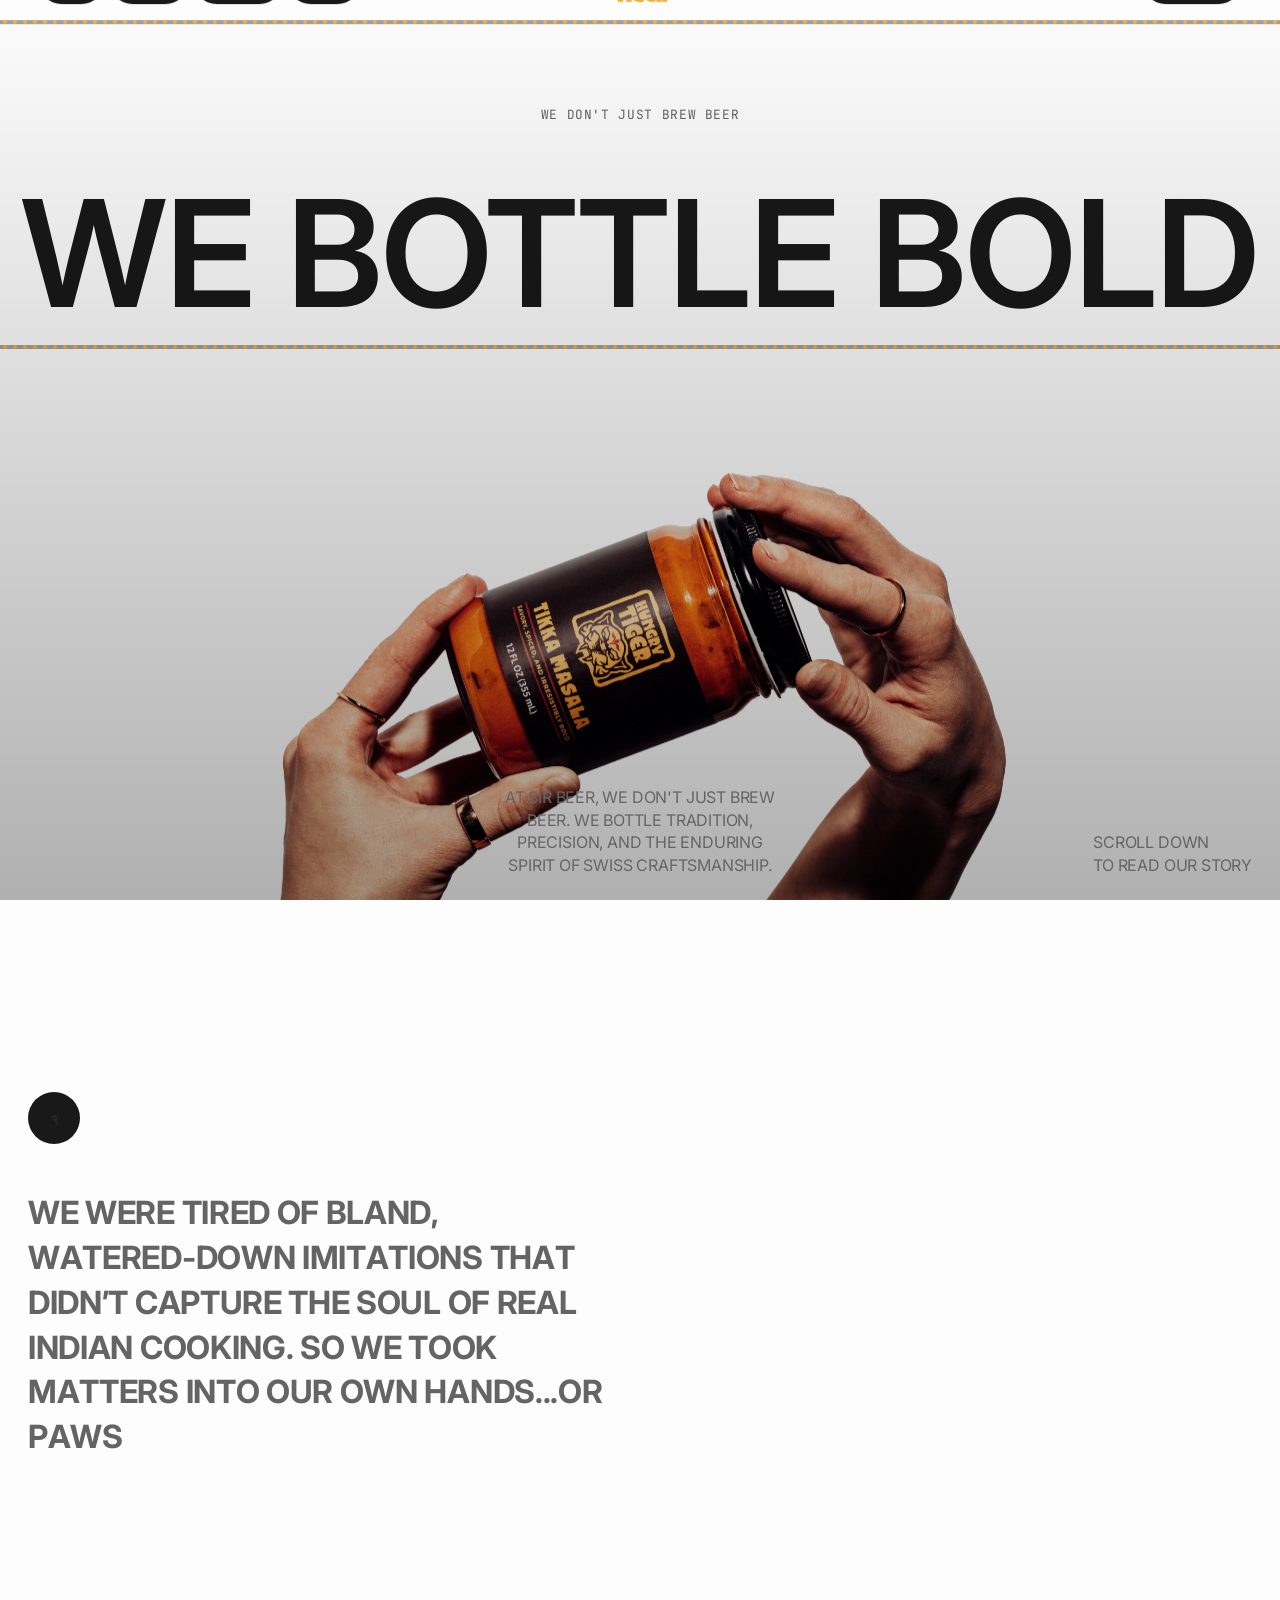
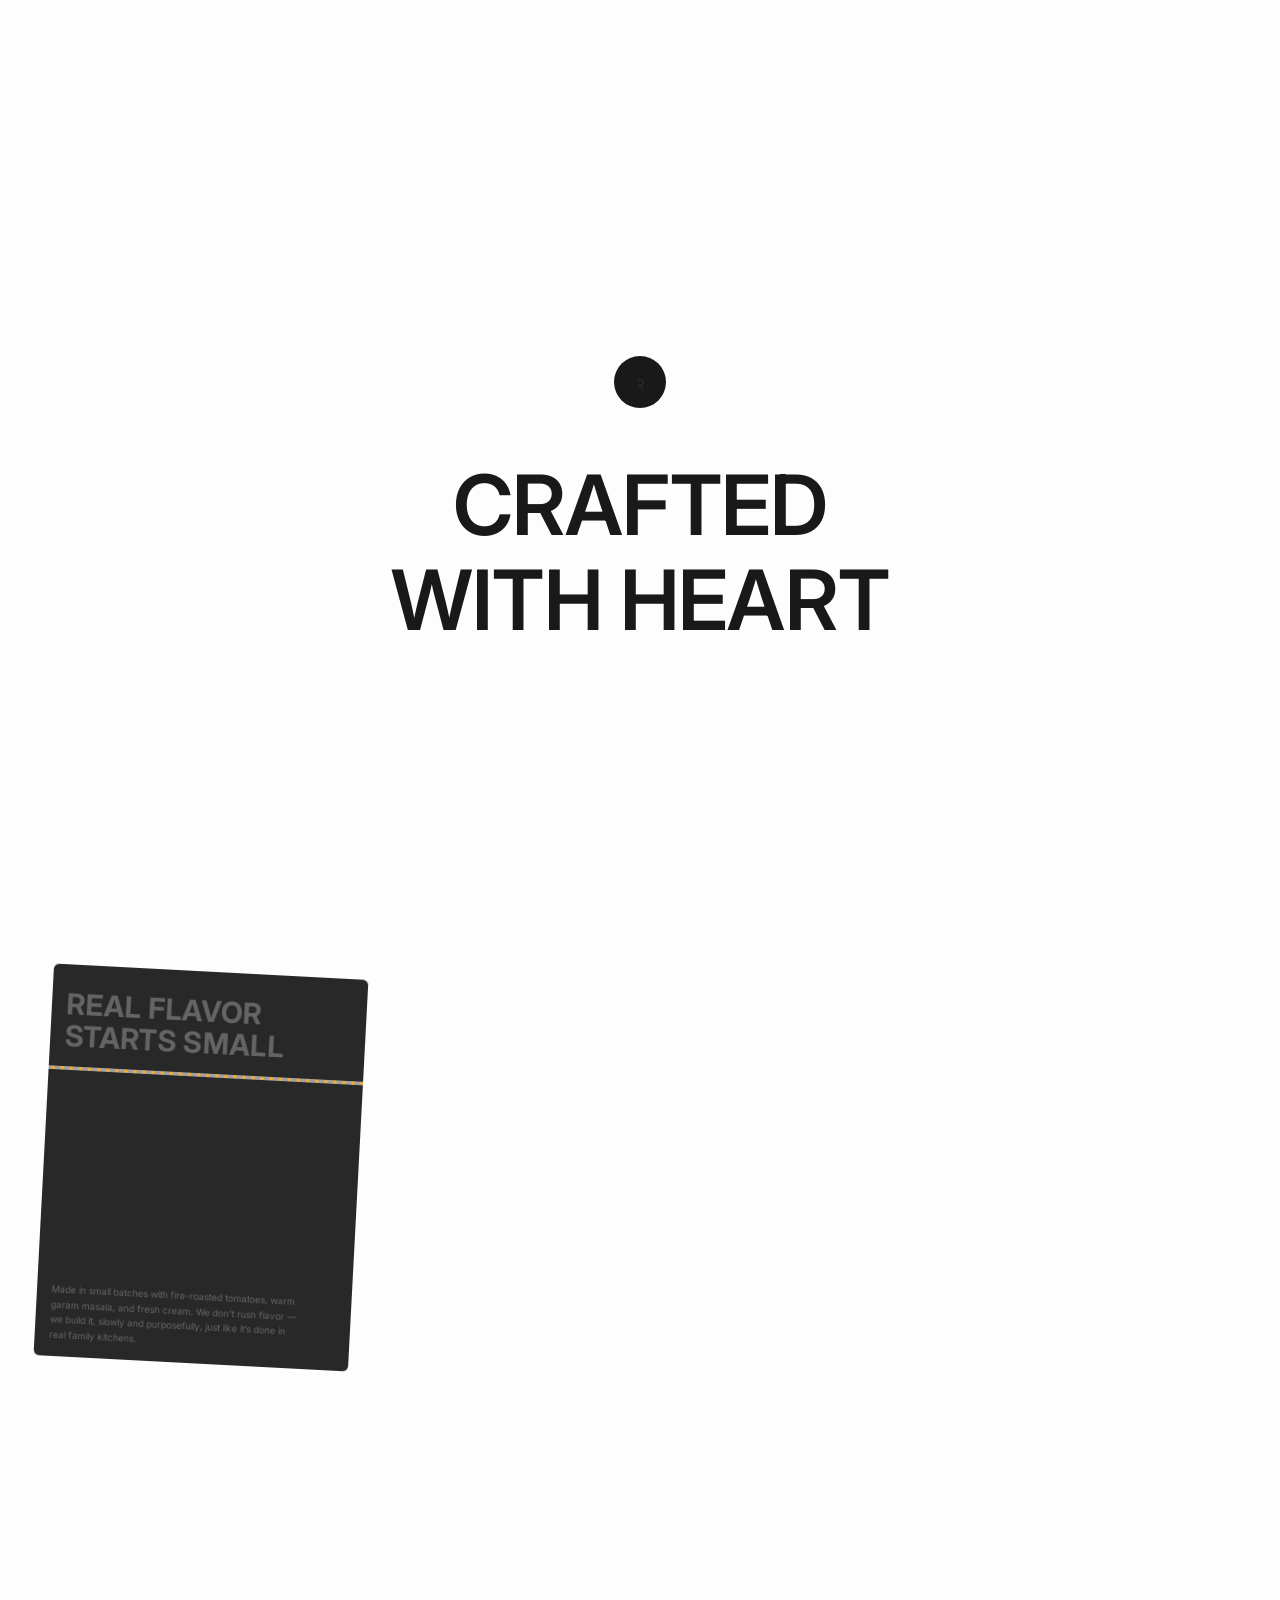
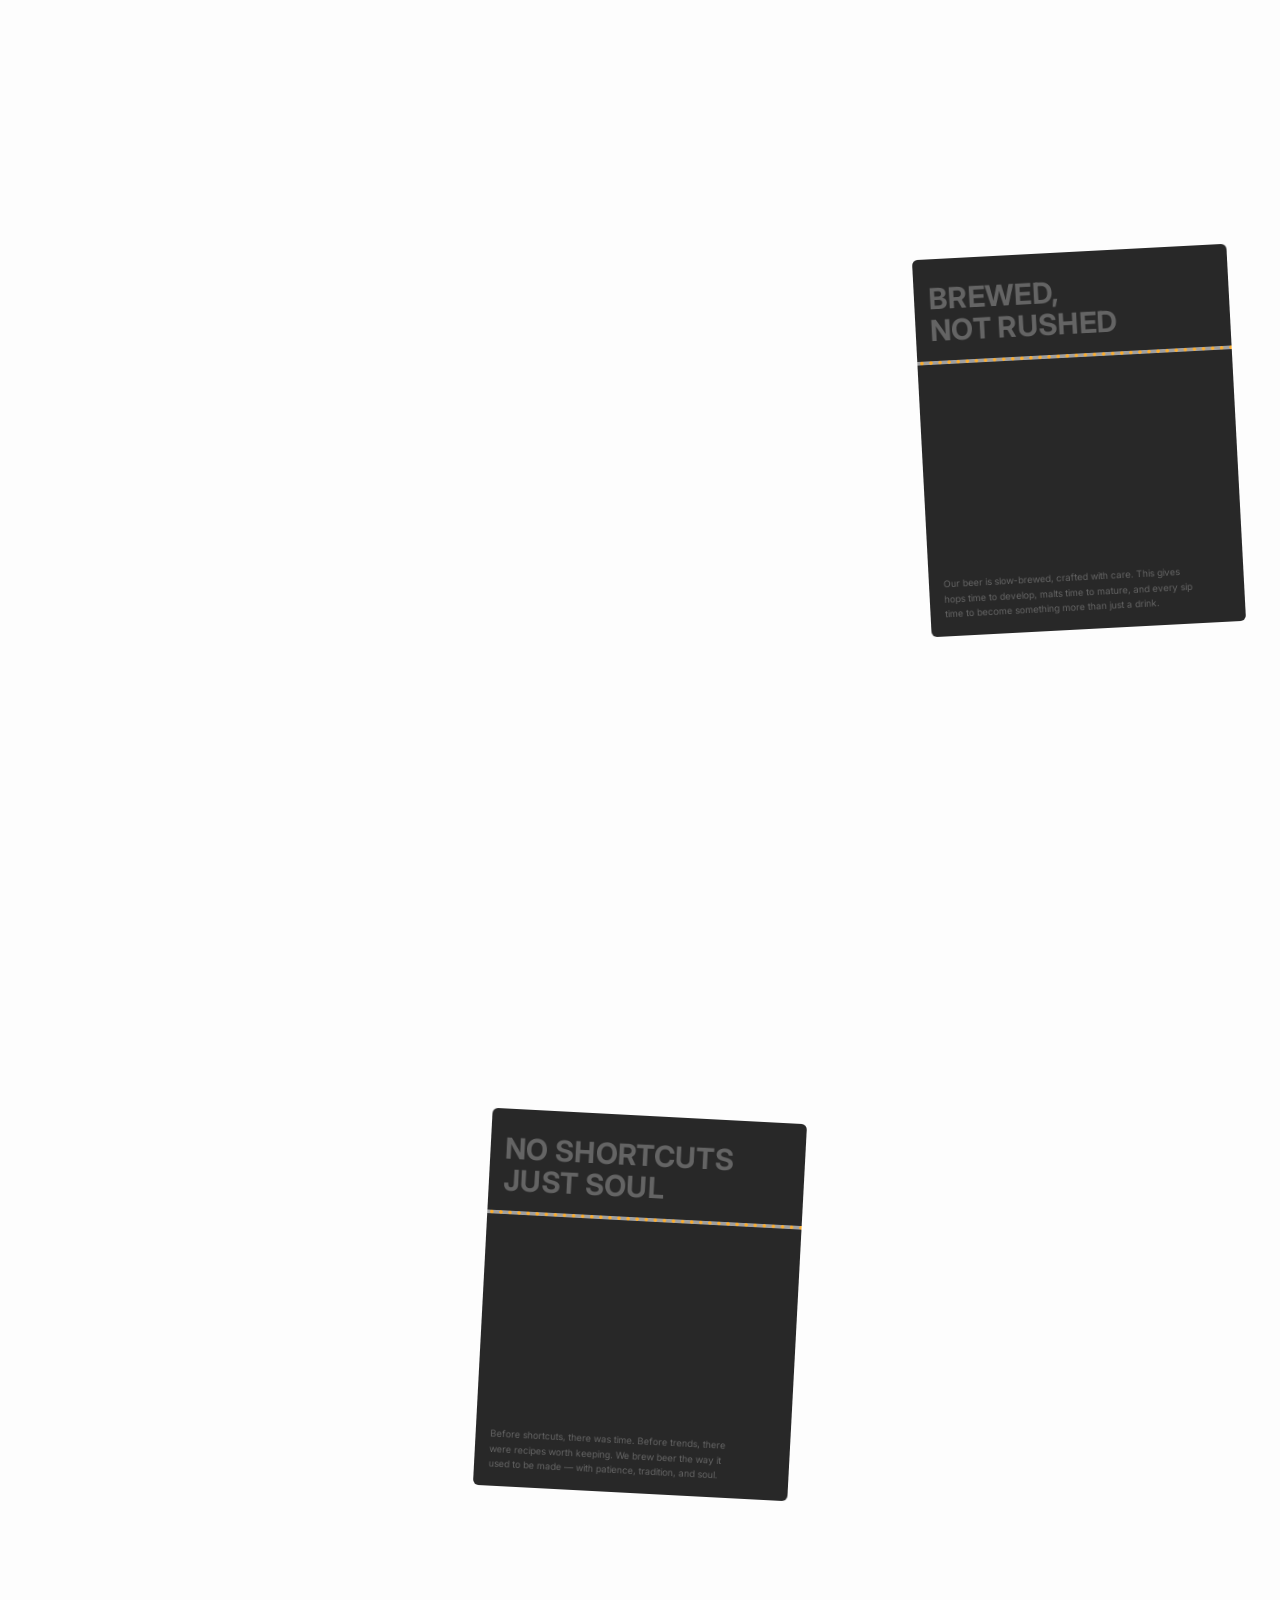
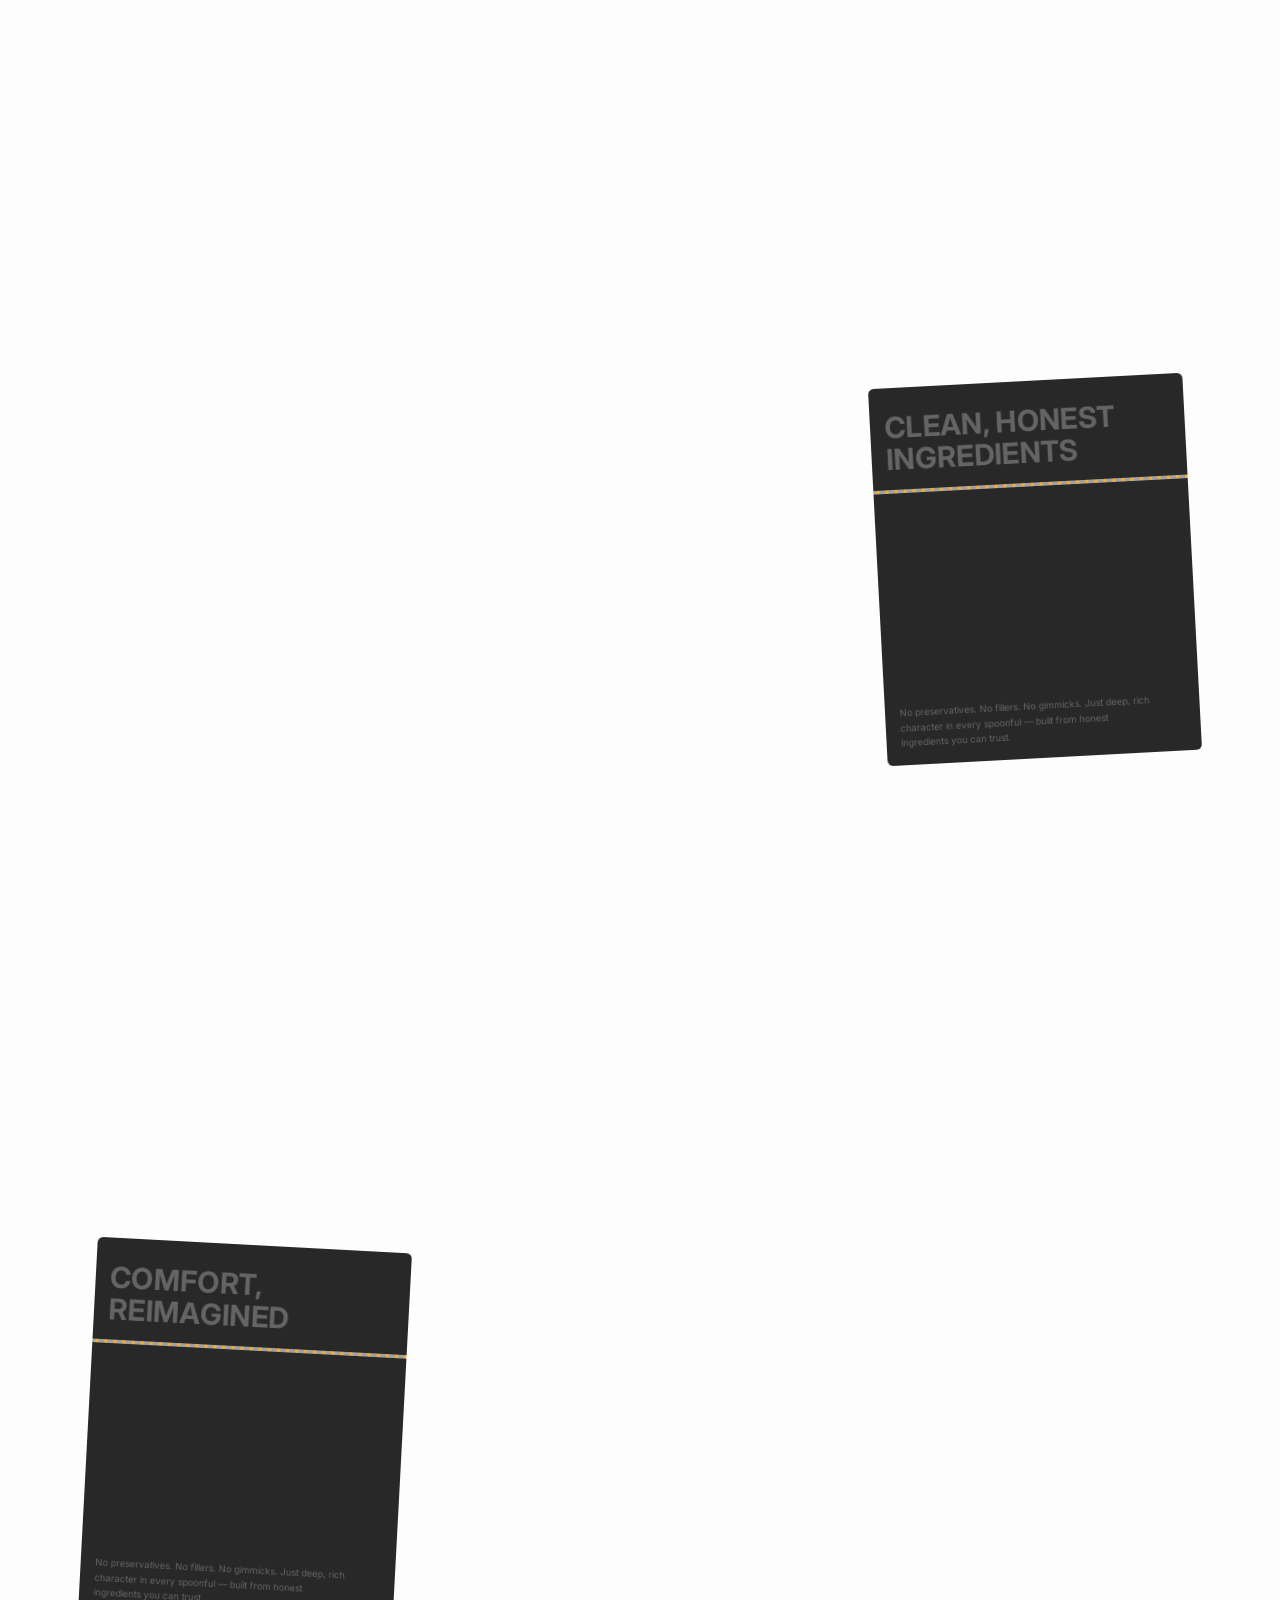
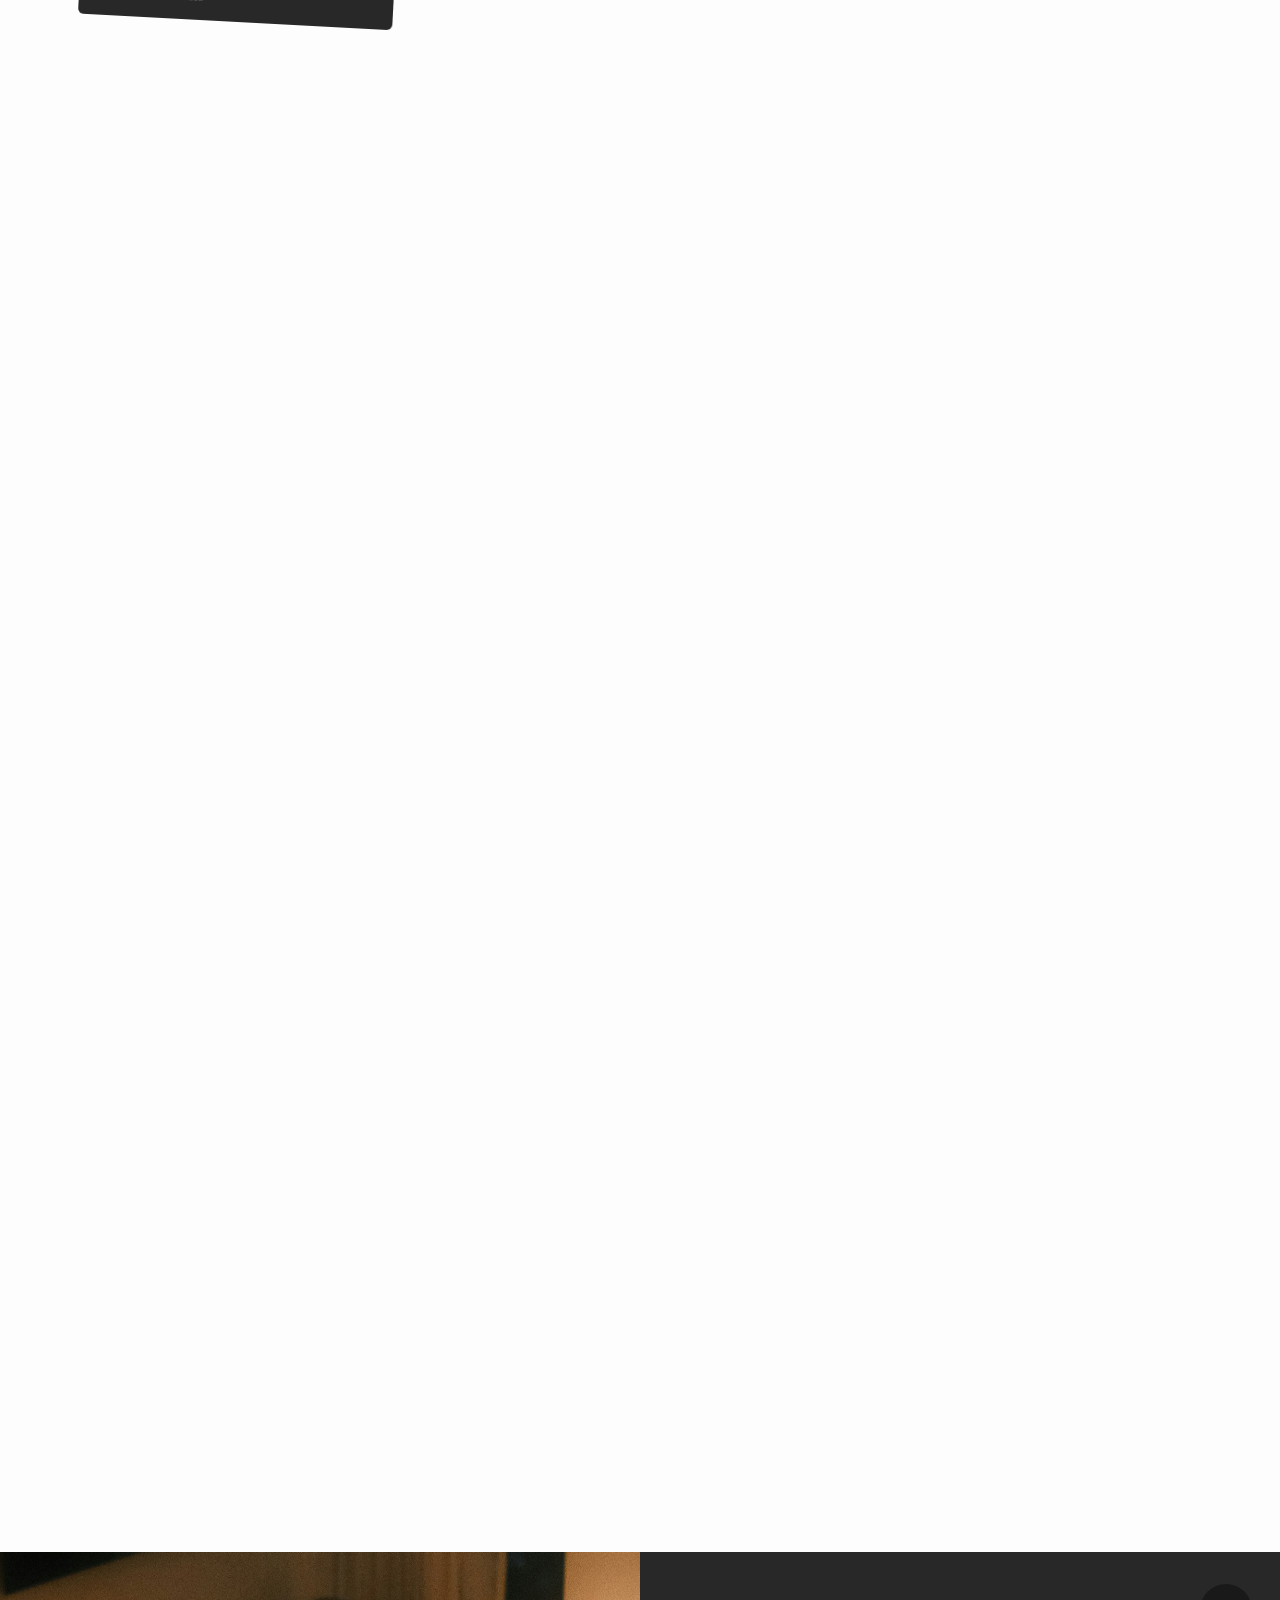
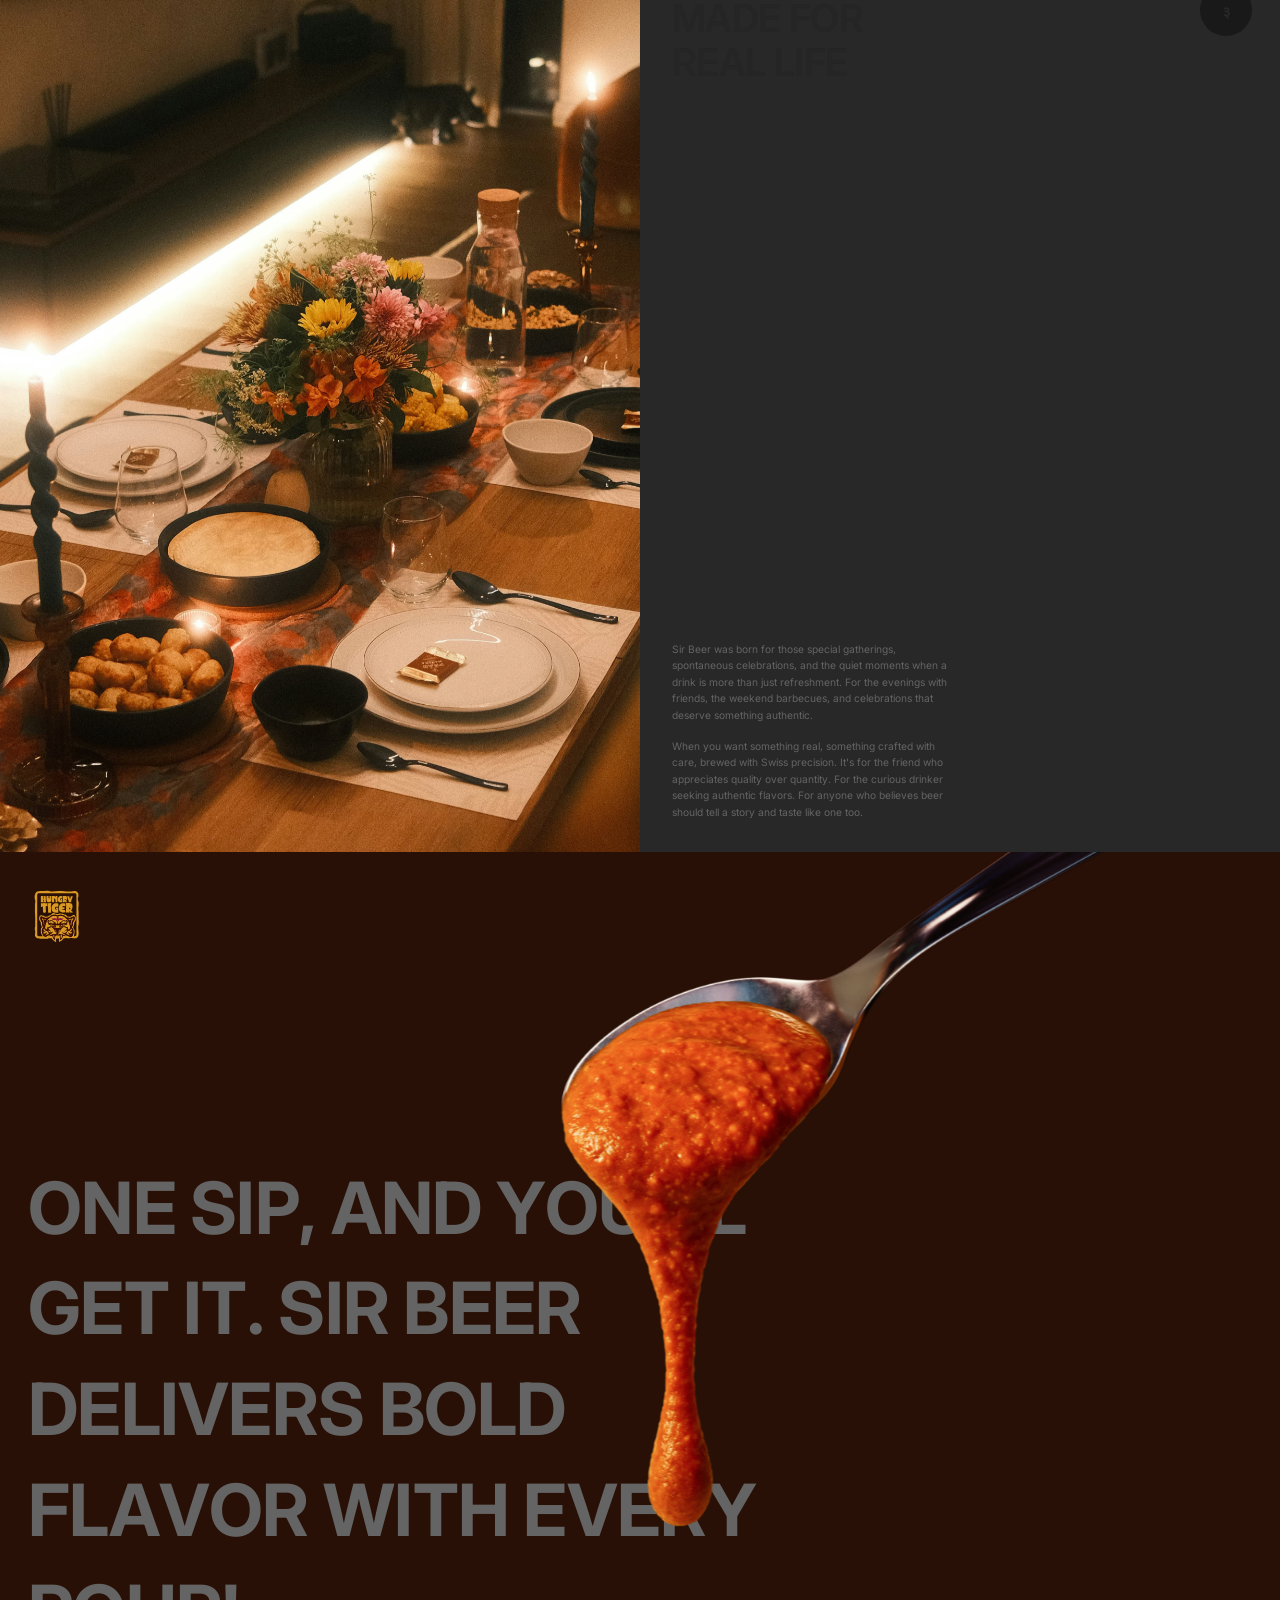
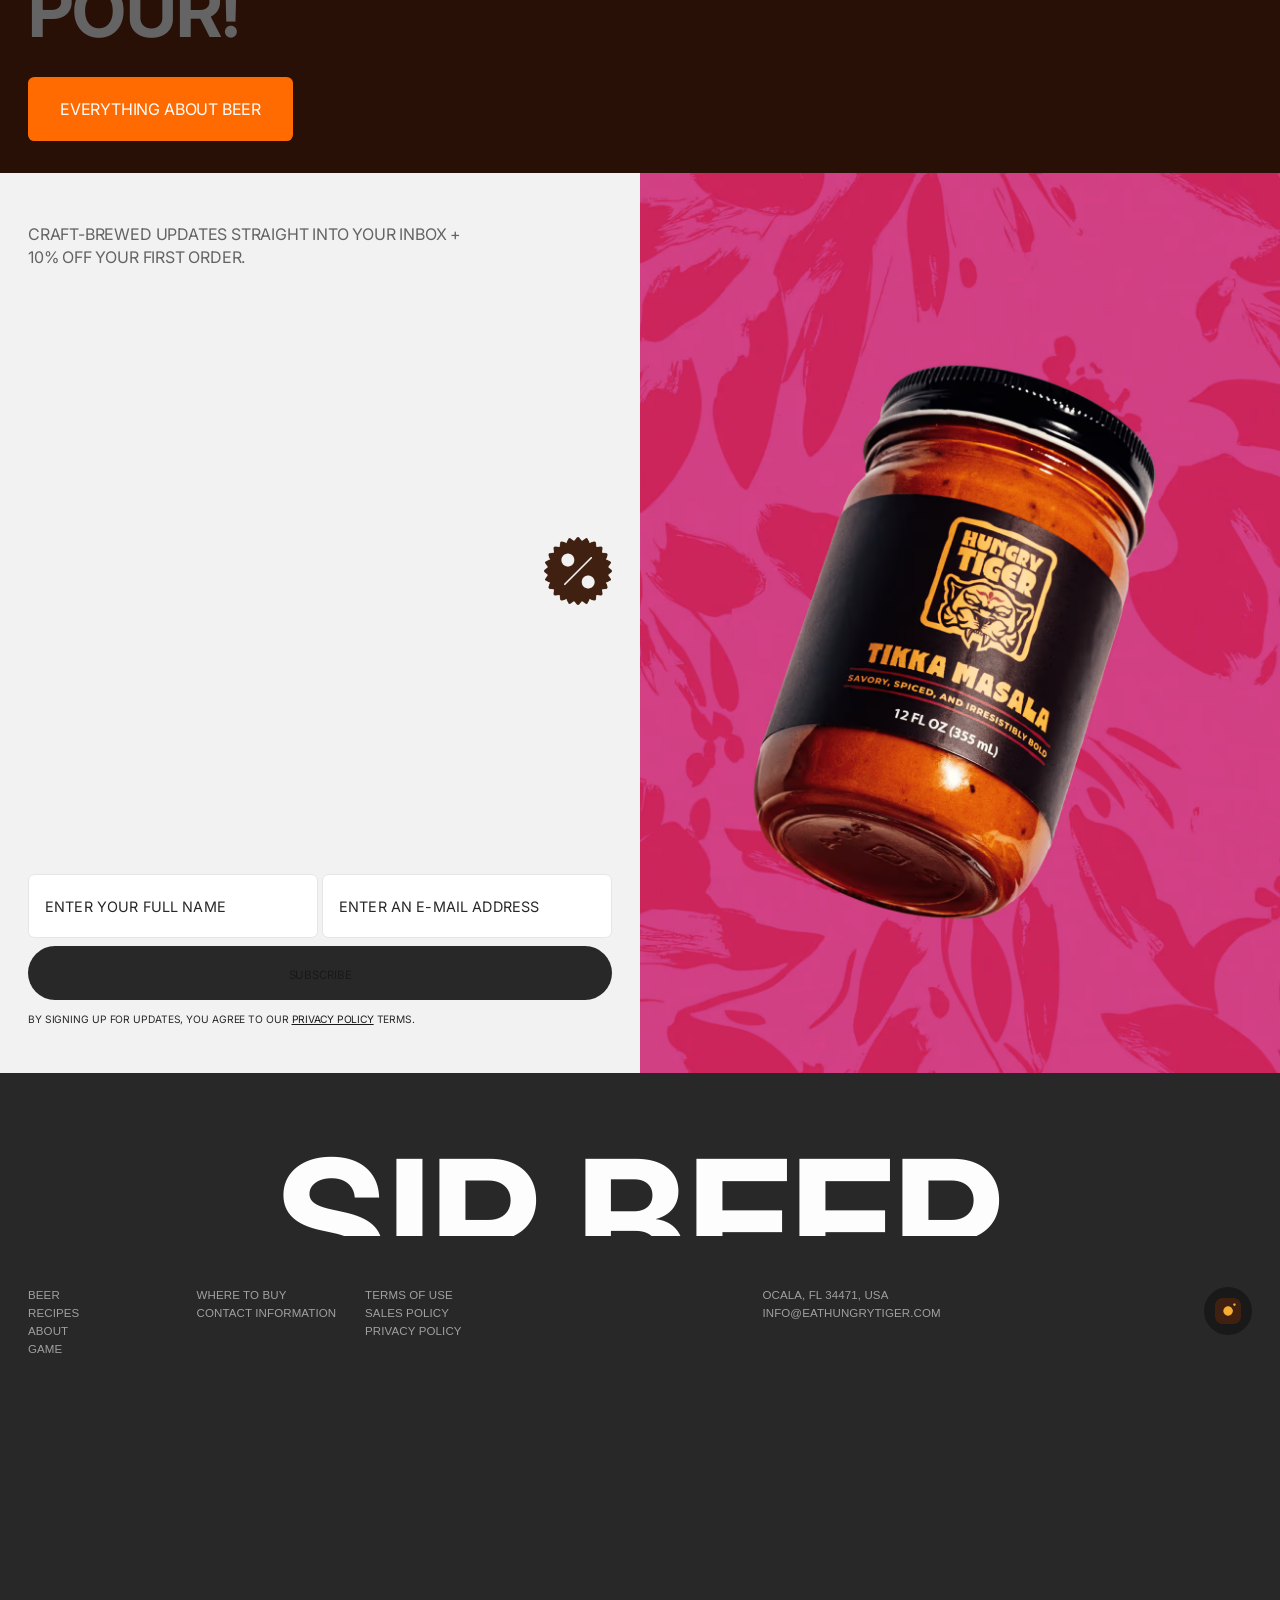
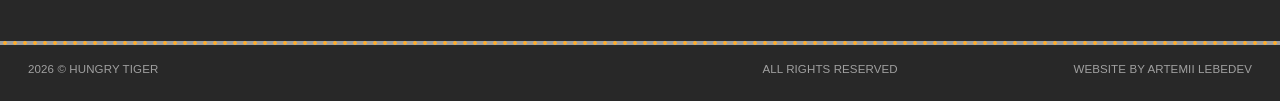
==== commit 4d70cb23: "Apply WRK design system to about page DESIGN SYSTEM IMPLEMENTATION: - Added Inter + JetBrains Mono f" ====
--- a/about/index.html
+++ b/about/index.html
@@ -8,20 +8,20 @@
 >
     <head>
         <meta charset="utf-8" />
-        <title>About — Hungry Tiger</title>
+        <title>About — Sir Beer</title>
         <meta
-            content="We were tired of bland shortcuts. So we made something better. Meet Hungry Tiger, slow-simmered sauces made for the moments that matter."
+            content="Crafted with passion in Dürrenäsch, Switzerland. Meet Sir Beer, small-batch Swiss brews made with local ingredients and Swiss precision."
             name="description"
         />
-        <meta content="About — Hungry Tiger" property="og:title" />
+        <meta content="About — Sir Beer" property="og:title" />
         <meta
-            content="We were tired of bland shortcuts. So we made something better. Meet Hungry Tiger, slow-simmered sauces made for the moments that matter."
+            content="Crafted with passion in Dürrenäsch, Switzerland. Meet Sir Beer, small-batch Swiss brews made with local ingredients and Swiss precision."
             property="og:description"
         />
         <meta content="../external/images/og-about.avif" property="og:image" />
-        <meta content="About — Hungry Tiger" property="twitter:title" />
+        <meta content="About — Sir Beer" property="twitter:title" />
         <meta
-            content="We were tired of bland shortcuts. So we made something better. Meet Hungry Tiger, slow-simmered sauces made for the moments that matter."
+            content="Crafted with passion in Dürrenäsch, Switzerland. Meet Sir Beer, small-batch Swiss brews made with local ingredients and Swiss precision."
             property="twitter:description"
         />
         <meta
@@ -32,8 +32,21 @@
         <meta content="summary_large_image" name="twitter:card" />
         <meta content="width=device-width, initial-scale=1" name="viewport" />
         <meta content="Webflow" name="generator" />
+        <!-- Google Fonts - Inter & JetBrains Mono -->
+        <link rel="preconnect" href="https://fonts.googleapis.com" />
+        <link rel="preconnect" href="https://fonts.gstatic.com" crossorigin />
+        <link
+            href="https://fonts.googleapis.com/css2?family=Inter:wght@400;500;600&family=JetBrains+Mono:wght@400;500&display=swap"
+            rel="stylesheet"
+        />
         <link
             href="../external/css/hungry-tiger.webflow.shared.bb04e25ad.min.css"
+            rel="stylesheet"
+            type="text/css"
+        />
+        <!-- WRK Design System Override -->
+        <link
+            href="../external/css/wrk-design-system.css"
             rel="stylesheet"
             type="text/css"
         />
@@ -56,7 +69,7 @@
             href="../external/images/apple-touch-icon-256x256.png"
             rel="apple-touch-icon"
         />
-        <link href="https://eathungrytiger.com/about" rel="canonical" />
+        <link href="https://sirbeer.ch/about" rel="canonical" />
         <style>
             ::-webkit-scrollbar-button {
                 transition: 0ms !important;
@@ -160,7 +173,7 @@
                     </a>
                     <div class="left_links">
                         <a href="/" class="h-link w-inline-block">
-                            <div class="txt_header">sauce</div> </a
+                            <div class="txt_header">beer</div> </a
                         ><a
                             href="/about"
                             aria-current="page"
@@ -179,13 +192,13 @@
                     </div>
                     <div class="logo_ht">
                         <a
-                            aria-label="Hungry Tiger Home"
+                            aria-label="Sir Beer Home"
                             href="/"
                             class="logo_hungry_tiger w-inline-block"
                             ><img
                                 src="../external/images/hungry_tiger_logo.svg"
                                 loading="lazy"
-                                alt="Hungry Tiger logo"
+                                alt="Sir Beer logo"
                                 class="image"
                         /></a>
                     </div>
@@ -225,7 +238,7 @@
                     <a href="/" class="mobile_link w-inline-block">
                         <div>home</div> </a
                     ><a href="/" class="mobile_link w-inline-block">
-                        <div>sauce</div> </a
+                        <div>beer</div> </a
                     ><a href="/recipes" class="mobile_link w-inline-block">
                         <div>recipes</div> </a
                     ><a
@@ -287,9 +300,9 @@
                         class="middle_cap"
                     >
                         <div class="base_txt">
-                            At Hungry Tiger, we don’t just make sauce. We bottle
-                            memories, traditions, and the roaring spirit of
-                            India’s kitchens.
+                            At Sir Beer, we don't just brew beer. We bottle
+                            tradition, precision, and the enduring spirit of
+                            Swiss craftsmanship.
                         </div>
                     </div>
                     <div
@@ -307,7 +320,7 @@
                     <div class="middle_al">
                         <div class="caption_hero">
                             <div class="caption_txt">
-                                We Don’t Just Make Sauce
+                                We Don't Just Brew Beer
                             </div>
                         </div>
                         <div class="h1_hero">
@@ -330,14 +343,14 @@
                         srcset="
                             ../external/images/about-hero-hands-mobile.png 786w
                         "
-                        alt="Hungry Tiger Jar, photo with hands, avif"
+                        alt="Sir Beer Jar, photo with hands, avif"
                         class="image mobile"
                     /><img
                         src="../external/images/about-hero-hands.png"
                         loading="lazy"
                         sizes="(max-width: 3840px) 100vw, 3840px"
                         srcset="../external/images/about-hero-hands.png 3840w"
-                        alt="Hungry Tiger Jar photo with Hands, avif"
+                        alt="Sir Beer Jar photo with Hands, avif"
                         class="image desktop"
                     />
                 </div>
@@ -409,16 +422,16 @@
                     <div class="card_wrapper">
                         <div class="heading_card_box">
                             <div class="card_heading">
-                                Stirred, <br />Not Rushed
+                                Brewed, <br />Not Rushed
                             </div>
                         </div>
                         <div class="dotted_line"></div>
                         <div class="card_paragraph_box">
                             <div class="txt_base">
-                                Our sauce is slow-simmered, stirred with care.
-                                This gives spices time to bloom, tomatoes time
-                                to deepen, and every bite time to become
-                                something more than just a condiment.
+                                Our beer is slow-brewed, crafted with care.
+                                This gives hops time to develop, malts time
+                                to mature, and every sip time to become
+                                something more than just a drink.
                             </div>
                         </div>
                     </div>
@@ -439,7 +452,7 @@
                         <div class="card_paragraph_box">
                             <div class="txt_base">
                                 Before shortcuts, there was time. Before trends,
-                                there were recipes worth keeping. We make food
+                                there were recipes worth keeping. We brew beer
                                 the way it used to be made — with patience,
                                 tradition, and soul.
                             </div>
@@ -522,20 +535,20 @@
                         </div>
                         <div class="paragraphs_chapter">
                             <div class="txt_base">
-                                Hungry Tiger was born for those chaotic
-                                weekends, spontaneous dinner experiments, and
-                                the quiet moments when food is more than just
-                                fuel. For the nights when the sink is full, the
-                                fridge is half-empty, and takeout just doesn’t
-                                cut it.
+                                Sir Beer was born for those special
+                                gatherings, spontaneous celebrations, and
+                                the quiet moments when a drink is more than just
+                                refreshment. For the evenings with friends, the
+                                weekend barbecues, and celebrations that deserve
+                                something authentic.
                             </div>
                             <div class="txt_base">
                                 When you want something real, something
-                                crave-worthy, but don’t have time to start from
-                                scratch. It’s for the busy parent craving
-                                something honest and delicious. For the curious
-                                cook chasing the next great flavor. For anyone
-                                who believes food should tell a story and taste
+                                crafted with care, brewed with Swiss precision.
+                                It's for the friend who appreciates
+                                quality over quantity. For the curious
+                                drinker seeking authentic flavors. For anyone
+                                who believes beer should tell a story and taste
                                 like one too.
                             </div>
                         </div>
@@ -564,19 +577,19 @@
                     <img
                         src="../external/images/about-badge-logo-light.svg"
                         loading="lazy"
-                        alt="Hungry Tiger Badge, svg, yellow"
+                        alt="Sir Beer Badge, svg, yellow"
                         class="image"
                     />
                 </div>
                 <div class="box_bottom">
                     <div class="cta_box_txt">
                         <div text-split="" scrub-each-word="" class="cta_txt">
-                            One spoonful, and you’ll get it. Hungry Tiger roars
-                            louder with every bite!
+                            One sip, and you'll get it. Sir Beer delivers
+                            bold flavor with every pour!
                         </div>
                     </div>
                     <a href="/" class="button recipes_spec w-inline-block">
-                        <div class="button_txt">everything about sauce</div>
+                        <div class="button_txt">everything about beer</div>
                         <div class="back_color_button"></div>
                     </a>
                 </div>
@@ -588,8 +601,8 @@
                     <div class="wrapper_discount">
                         <div class="discount_box">
                             <div class="discount_txt">
-                                Flavor-packed updates straight into your inbox +
-                                10% off your first jar.
+                                Craft-brewed updates straight into your inbox +
+                                10% off your first order.
                             </div>
                         </div>
                         <div class="discount_icon_r">
@@ -715,13 +728,13 @@
         >
             <div class="wrapper_footer">
                 <div class="ht_txt_footer">
-                    <div class="footer_txt">Hungry Tiger</div>
+                    <div class="footer_txt">Sir Beer</div>
                 </div>
                 <div class="footer_menu">
                     <div class="left_menus">
                         <div class="m_footer">
                             <a href="/" class="f-link w-inline-block">
-                                <div>sauce</div> </a
+                                <div>beer</div> </a
                             ><a href="/recipes" class="f-link w-inline-block">
                                 <div>recipes</div> </a
                             ><a
@@ -782,7 +795,7 @@
                         </div>
                         <div class="m_footer">
                             <a
-                                aria-label="Hungry Tiger Instagram"
+                                aria-label="Sir Beer Instagram"
                                 href="https://instagram.com/eathungrytiger"
                                 target="_blank"
                                 class="instagram_link w-inline-block"
@@ -969,5 +982,21 @@
                 });
             });
         </script>
+
+        <!-- WRK Design System - Inline Style Cleanup -->
+        <script>
+            document.addEventListener("DOMContentLoaded", function () {
+                // Remove problematic inline background colors that conflict with new design
+                const inlineStyleElements = document.querySelectorAll('[style*="background"]');
+                inlineStyleElements.forEach(function(el) {
+                    // Check if it has the old brand colors
+                    const style = el.getAttribute('style');
+                    if (style && (style.includes('#e0005c') || style.includes('#d1255c') || style.includes('#f7ac32'))) {
+                        el.style.removeProperty('background-color');
+                        el.style.removeProperty('background');
+                    }
+                });
+            });
+        </script>
     </body>
 </html>
--- a/external/css/wrk-design-system.css
+++ b/external/css/wrk-design-system.css
@@ -0,0 +1,555 @@
+/* ============================================
+   WRK DESIGN SYSTEM - SIR BEER
+   Design tokens and component overrides
+   Fast-track implementation with Inter + JetBrains Mono
+   ============================================ */
+
+/* ============================================
+   1. CSS CUSTOM PROPERTIES (DESIGN TOKENS)
+   ============================================ */
+
+:root {
+  /* Color Palette - WRK System */
+  --color-black: #191919;
+  --color-off-black: #282828;
+  --color-off-white: #fdfdfd;
+  --color-white: #fff;
+  --color-burned-orange: #ff6b00;
+  --color-orange: #ff7714;
+  --color-dark-grey: #646464;
+  --color-mid-grey: #a0a0a0;
+  --color-light-grey: #e6e6e6;
+  --color-paper-grey: #f2f2f2;
+
+  /* Typography */
+  --font-display: "Inter", -apple-system, BlinkMacSystemFont, "Segoe UI", sans-serif;
+  --font-mono: "JetBrains Mono", "SF Mono", Monaco, "Cascadia Code", monospace;
+  --font-weight-regular: 400;
+  --font-weight-medium: 500;
+  --font-weight-semibold: 600;
+
+  /* Spacing & Layout */
+  --gutter-desktop: 2.0833333333vw;
+  --gutter-mobile: 5vw;
+  --border-radius: 0.4rem;
+  --button-height: 4rem;
+
+  /* Transitions */
+  --transition-fast: 0.2s cubic-bezier(0.4, 0, 0.2, 1);
+  --transition-medium: 0.3s cubic-bezier(0.4, 0, 0.2, 1);
+
+  /* Grid */
+  --grid-columns: 16;
+  --grid-gap: 1rem;
+
+  /* Legacy compatibility - keep old variable names */
+  --brown: var(--color-light-grey);
+  --primary: var(--color-black);
+  --dark-brown: var(--color-off-black);
+}
+
+/* ============================================
+   2. BASE STYLES & TYPOGRAPHY OVERRIDES
+   ============================================ */
+
+body {
+  font-family: var(--font-display);
+  font-weight: var(--font-weight-regular);
+  line-height: 1.4;
+  background-color: var(--color-off-white);
+  color: var(--color-dark-grey);
+  -webkit-font-smoothing: antialiased;
+  -moz-osx-font-smoothing: grayscale;
+}
+
+/* Headings - Override Salmond font */
+.h1, h1,
+.h2, h2,
+.h3, h3,
+.headline_side,
+.headline_modal,
+.like_h1 {
+  font-family: var(--font-display) !important;
+  font-weight: var(--font-weight-semibold);
+  line-height: 1.15;
+  letter-spacing: -0.05rem;
+  color: var(--color-black);
+}
+
+/* Responsive heading sizes with clamp() */
+.h1, h1 {
+  font-size: clamp(2.5rem, 6vw, 5rem);
+  letter-spacing: -0.06rem;
+}
+
+.h2, h2 {
+  font-size: clamp(2rem, 4.5vw, 3.5rem);
+  letter-spacing: -0.05rem;
+}
+
+.h3, h3,
+.h4 {
+  font-size: clamp(1.5rem, 3vw, 2.5rem);
+  letter-spacing: -0.04rem;
+}
+
+/* Body text - Override Graphikx font */
+.base_txt,
+.txt_header,
+p,
+.button_txt,
+.desc_recipe,
+.discount_txt {
+  font-family: var(--font-display) !important;
+  font-weight: var(--font-weight-regular);
+  font-size: clamp(1rem, 1.2vw, 1.125rem);
+  line-height: 1.4;
+  letter-spacing: -0.012rem;
+  color: var(--color-dark-grey);
+}
+
+/* Monospace/Technical text */
+.caption_txt,
+.caption_hero .caption_txt,
+.tag_one,
+.number_txt {
+  font-family: var(--font-mono) !important;
+  font-weight: var(--font-weight-regular);
+  font-size: clamp(0.75rem, 1vw, 0.875rem);
+  text-transform: uppercase;
+  letter-spacing: 0.05em;
+  color: var(--color-dark-grey);
+}
+
+/* Dark paragraph text */
+.dark_paragraph {
+  color: var(--color-dark-grey);
+}
+
+/* ============================================
+   3. COLOR SYSTEM OVERRIDES
+   ============================================ */
+
+/* Background colors */
+.angle_part,
+.inside_sides,
+.unwrap_part {
+  background-color: var(--color-off-white);
+}
+
+/* Dark sections - WRK style */
+.traditions,
+.tradition_part,
+.why_part,
+.wrapper_base.special_jar {
+  background-color: var(--color-off-black) !important;
+}
+
+.last_cta {
+  background-color: var(--color-paper-grey);
+}
+
+/* Light text for dark sections */
+.dark_heading,
+.traditions .h2,
+.traditions h2,
+.traditions .h3,
+.traditions h3,
+.why_part .h2,
+.why_part h2,
+.why_part .h3,
+.why_part h3,
+.special_jar .h2,
+.special_jar h2 {
+  color: var(--color-off-white) !important;
+}
+
+.dark_paragraph,
+.traditions .base_txt,
+.traditions p,
+.why_part .base_txt,
+.why_part p,
+.special_jar .base_txt,
+.special_jar p,
+.traditions .caption_txt,
+.why_part .caption_txt,
+.special_jar .caption_txt,
+.traditions .number_txt,
+.why_part .number_txt,
+.special_jar .number_txt,
+.traditions .like_h1,
+.why_part .like_h1,
+.special_jar .like_h1 {
+  color: var(--color-mid-grey) !important;
+}
+
+/* Links in dark sections */
+.traditions a,
+.why_part a,
+.special_jar a,
+.footer a {
+  color: var(--color-mid-grey) !important;
+}
+
+.traditions a:hover,
+.why_part a:hover,
+.special_jar a:hover,
+.footer a:hover {
+  color: var(--color-off-white) !important;
+}
+
+/* Override inline background colors for selection */
+::selection {
+  background: var(--color-burned-orange);
+  color: var(--color-white);
+}
+
+/* Link colors */
+a {
+  color: var(--color-black);
+  transition: color var(--transition-fast);
+}
+
+a:hover {
+  color: var(--color-burned-orange);
+}
+
+/* ============================================
+   4. BUTTON COMPONENT STYLES
+   ============================================ */
+
+.button,
+.w-commerce-commerceaddtocartbutton {
+  height: var(--button-height) !important;
+  background-color: var(--color-burned-orange) !important;
+  color: var(--color-off-white) !important;
+  border: none !important;
+  border-radius: var(--border-radius) !important;
+  padding: 0 2rem !important;
+  font-family: var(--font-display) !important;
+  font-size: 1rem !important;
+  font-weight: var(--font-weight-medium) !important;
+  letter-spacing: -0.01rem !important;
+  cursor: pointer;
+  transition: all var(--transition-fast) !important;
+  display: inline-flex !important;
+  align-items: center !important;
+  justify-content: center !important;
+  text-decoration: none !important;
+  overflow: visible !important;
+}
+
+.button:hover,
+.w-commerce-commerceaddtocartbutton:hover {
+  background-color: var(--color-orange) !important;
+  transform: translateY(-1px);
+  box-shadow: 0 4px 12px rgba(255, 107, 0, 0.2);
+}
+
+.button:active,
+.w-commerce-commerceaddtocartbutton:active {
+  transform: translateY(0);
+}
+
+/* Dark variant buttons */
+.button.dark,
+.button.recipes_spec.dark,
+.button.spec_buy.dark {
+  background-color: var(--color-black) !important;
+  color: var(--color-off-white) !important;
+}
+
+.button.dark:hover,
+.button.recipes_spec.dark:hover,
+.button.spec_buy.dark:hover {
+  background-color: var(--color-off-black) !important;
+  box-shadow: 0 4px 12px rgba(25, 25, 25, 0.2);
+}
+
+/* Remove animated background overlay */
+.back_color_button {
+  display: none !important;
+}
+
+/* Button text */
+.button_txt {
+  color: inherit !important;
+  font-family: var(--font-display) !important;
+}
+
+/* ============================================
+   5. HEADER & NAVIGATION
+   ============================================ */
+
+.header {
+  position: fixed;
+  top: 0;
+  left: 0;
+  right: 0;
+  z-index: 999;
+  background-color: rgba(253, 253, 253, 0.9) !important;
+  backdrop-filter: blur(12px);
+  -webkit-backdrop-filter: blur(12px);
+  border-bottom: 1px solid rgba(230, 230, 230, 0.5);
+  transition: background-color var(--transition-medium);
+}
+
+.wrapper_header {
+  padding-left: var(--gutter-desktop);
+  padding-right: var(--gutter-desktop);
+}
+
+.txt_header {
+  font-family: var(--font-display) !important;
+  font-size: 0.9rem;
+  font-weight: var(--font-weight-medium);
+  color: var(--color-black) !important;
+  letter-spacing: -0.01rem;
+  transition: color var(--transition-fast);
+}
+
+.h-link {
+  position: relative;
+  text-decoration: none;
+}
+
+.h-link:hover .txt_header {
+  color: var(--color-burned-orange) !important;
+}
+
+/* Navigation underline effect */
+.h-link::after {
+  content: '';
+  position: absolute;
+  bottom: -4px;
+  left: 0;
+  width: 0;
+  height: 2px;
+  background-color: var(--color-burned-orange);
+  transition: width var(--transition-fast);
+}
+
+.h-link:hover::after,
+.h-link.w--current::after {
+  width: 100%;
+}
+
+/* Logo */
+.logo_box img {
+  filter: brightness(0) saturate(100%);
+}
+
+/* ============================================
+   6. FORM ELEMENTS
+   ============================================ */
+
+input[type="email"],
+input[type="text"],
+textarea,
+select,
+.input {
+  height: var(--button-height);
+  background-color: var(--color-white);
+  border: 1px solid var(--color-light-grey) !important;
+  border-radius: var(--border-radius) !important;
+  padding: 0 1rem;
+  font-family: var(--font-display);
+  font-size: 1rem;
+  color: var(--color-black);
+  transition: border-color var(--transition-fast);
+}
+
+input:focus,
+textarea:focus,
+select:focus,
+.input:focus {
+  outline: none;
+  border-color: var(--color-burned-orange) !important;
+  box-shadow: 0 0 0 3px rgba(255, 107, 0, 0.1);
+}
+
+::placeholder {
+  color: var(--color-mid-grey);
+  opacity: 1;
+}
+
+/* Newsletter form */
+.email_form_box input {
+  background-color: var(--color-white);
+  border: 1px solid var(--color-light-grey) !important;
+}
+
+/* ============================================
+   7. RESPONSIVE ADJUSTMENTS
+   ============================================ */
+
+@media screen and (max-width: 1439px) {
+  :root {
+    --gutter-desktop: 3vw;
+  }
+}
+
+@media screen and (max-width: 991px) {
+  :root {
+    --gutter-desktop: 4vw;
+  }
+
+  .wrapper_header {
+    padding-left: var(--gutter-desktop);
+    padding-right: var(--gutter-desktop);
+  }
+}
+
+@media screen and (max-width: 767px) {
+  :root {
+    --gutter-mobile: 6vw;
+    --button-height: 3.5rem;
+  }
+
+  .wrapper_header {
+    padding-left: var(--gutter-mobile);
+    padding-right: var(--gutter-mobile);
+  }
+
+  .h1, h1 {
+    font-size: clamp(2rem, 8vw, 3rem);
+  }
+
+  .h2, h2 {
+    font-size: clamp(1.75rem, 7vw, 2.5rem);
+  }
+
+  .base_txt, p {
+    font-size: clamp(0.95rem, 4vw, 1.05rem);
+  }
+}
+
+@media screen and (max-width: 479px) {
+  :root {
+    --gutter-mobile: 5vw;
+  }
+
+  .button {
+    padding: 0 1.5rem !important;
+    font-size: 0.9rem !important;
+  }
+}
+
+/* ============================================
+   8. UTILITY CLASSES
+   ============================================ */
+
+/* Smooth scroll */
+html {
+  scroll-behavior: smooth;
+}
+
+/* Reduced motion support */
+@media (prefers-reduced-motion: reduce) {
+  *,
+  *::before,
+  *::after {
+    animation-duration: 0.01ms !important;
+    animation-iteration-count: 1 !important;
+    transition-duration: 0.01ms !important;
+  }
+}
+
+/* ============================================
+   9. SPECIFIC COMPONENT OVERRIDES
+   ============================================ */
+
+/* Hero section */
+.caption_hero {
+  color: var(--color-dark-grey);
+}
+
+.dotted_line {
+  background-color: var(--color-mid-grey);
+}
+
+/* Tags */
+.tag_one {
+  background-color: var(--color-black);
+  color: var(--color-off-white) !important;
+  padding: 0.5rem 1rem;
+  border-radius: var(--border-radius);
+}
+
+/* Tags in dark sections should be inverted */
+.traditions .tag_one,
+.why_part .tag_one,
+.special_jar .tag_one {
+  background-color: var(--color-off-white) !important;
+  color: var(--color-black) !important;
+}
+
+/* Recipe cards */
+.card_recipe {
+  background-color: var(--color-white);
+  border-radius: var(--border-radius);
+  transition: transform var(--transition-fast), box-shadow var(--transition-fast);
+}
+
+.card_recipe:hover {
+  transform: translateY(-2px);
+  box-shadow: 0 8px 24px rgba(0, 0, 0, 0.08);
+}
+
+/* Footer */
+.footer_part,
+.footer {
+  background-color: var(--color-off-black) !important;
+  color: var(--color-mid-grey);
+}
+
+.footer .base_txt,
+.footer p,
+.footer_part .base_txt,
+.footer_part p {
+  color: var(--color-mid-grey) !important;
+}
+
+.f-link {
+  color: var(--color-mid-grey) !important;
+  transition: color var(--transition-fast);
+}
+
+.f-link:hover {
+  color: var(--color-off-white) !important;
+}
+
+.footer_txt {
+  color: var(--color-off-white) !important;
+}
+
+/* Discount/Newsletter section */
+.left_discount {
+  background-color: var(--color-paper-grey);
+}
+
+/* Recipe tag */
+.tag_recipe {
+  font-family: var(--font-mono) !important;
+  background-color: var(--color-light-grey);
+  color: var(--color-black);
+  padding: 0.25rem 0.75rem;
+  border-radius: calc(var(--border-radius) * 0.5);
+  font-size: 0.75rem;
+}
+
+/* Modal overlays */
+.modal_recipe {
+  background-color: rgba(25, 25, 25, 0.75);
+}
+
+.close_modal {
+  background-color: var(--color-black);
+  color: var(--color-off-white);
+  border-radius: 50%;
+  transition: background-color var(--transition-fast);
+}
+
+.close_modal:hover {
+  background-color: var(--color-burned-orange);
+}
